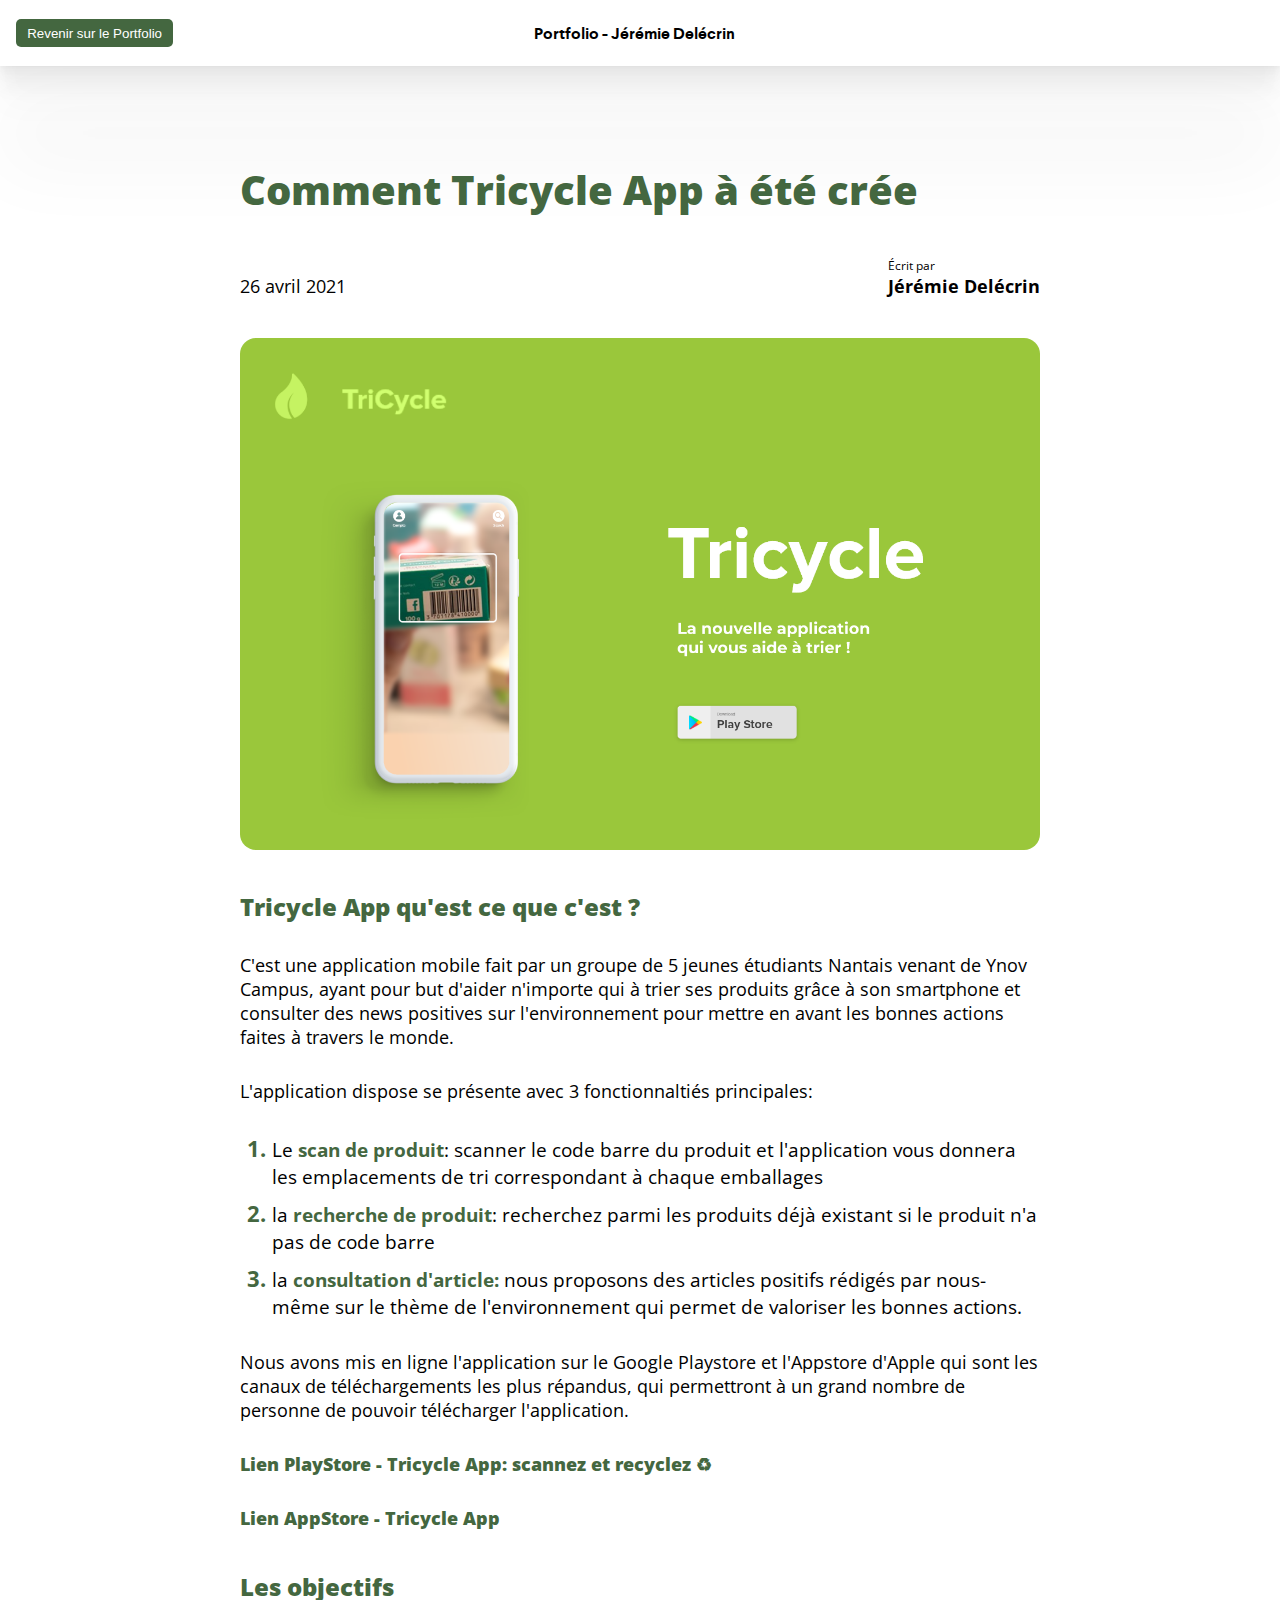
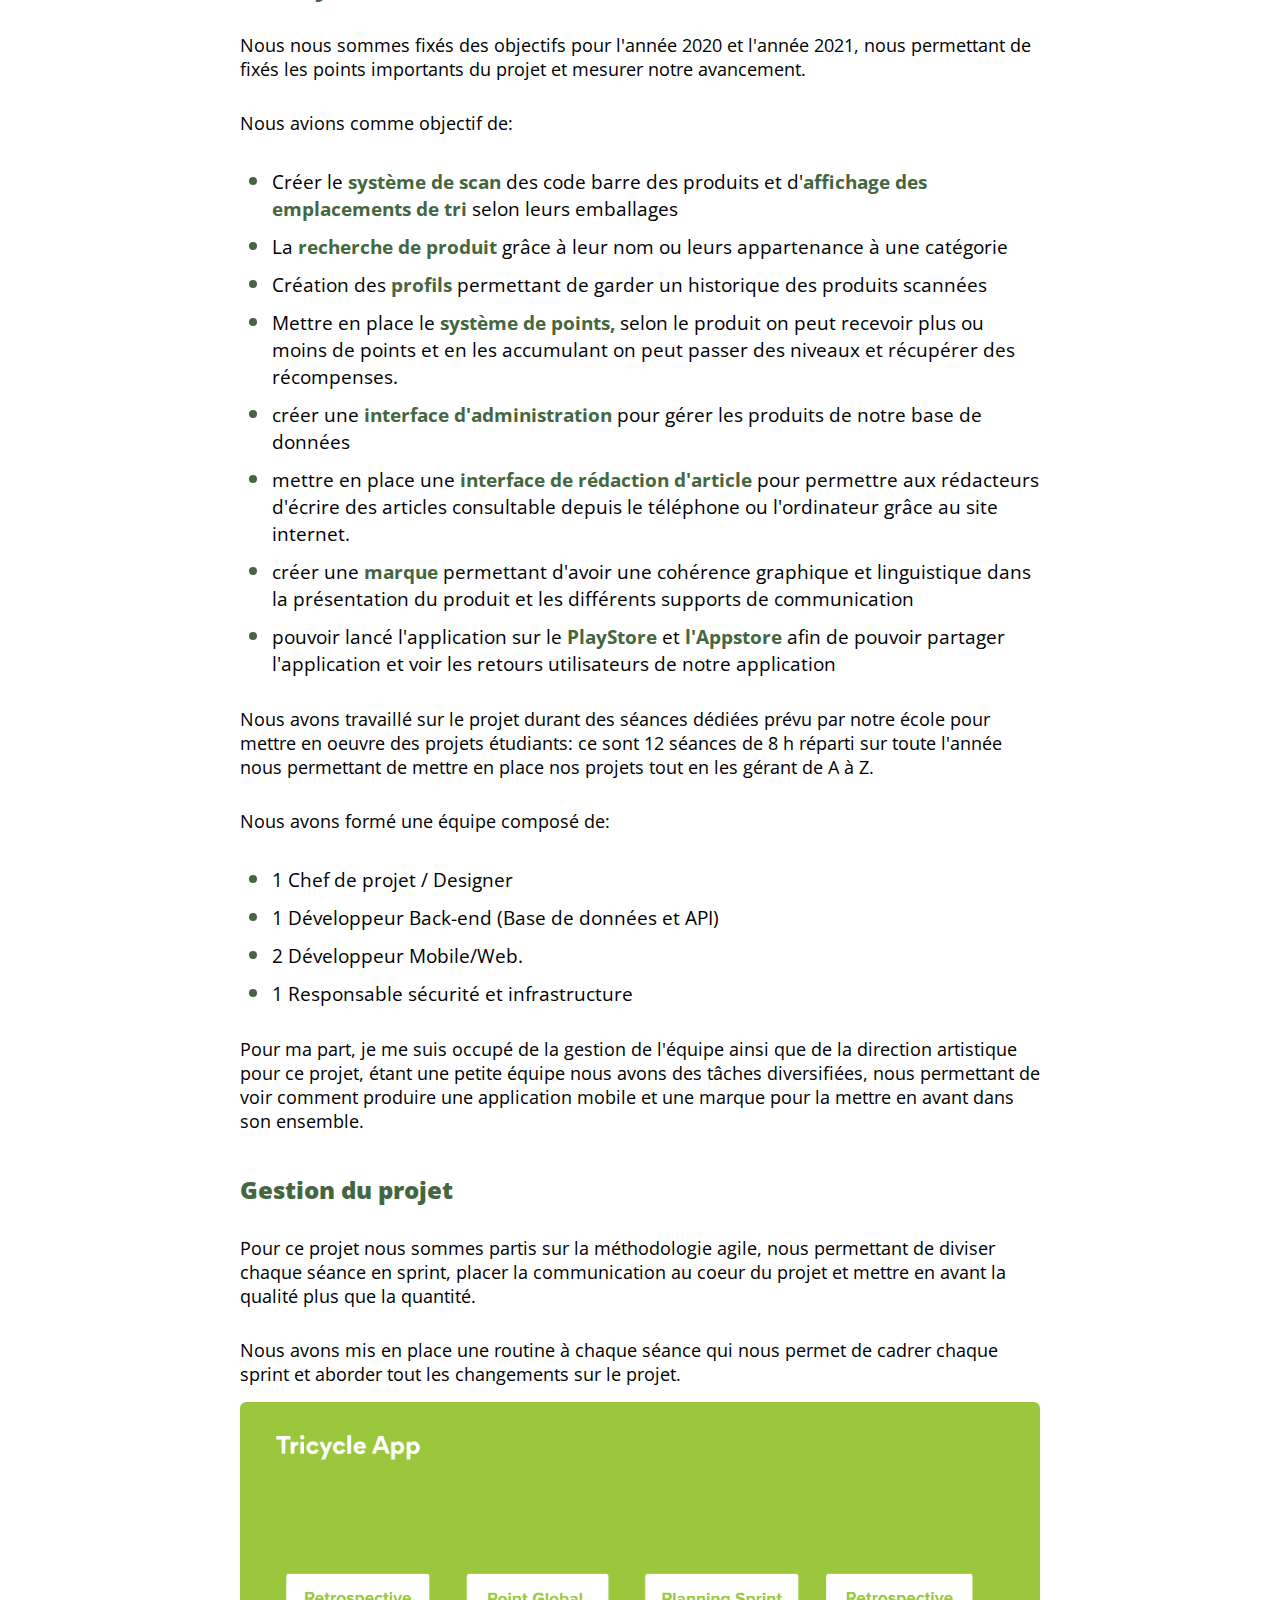
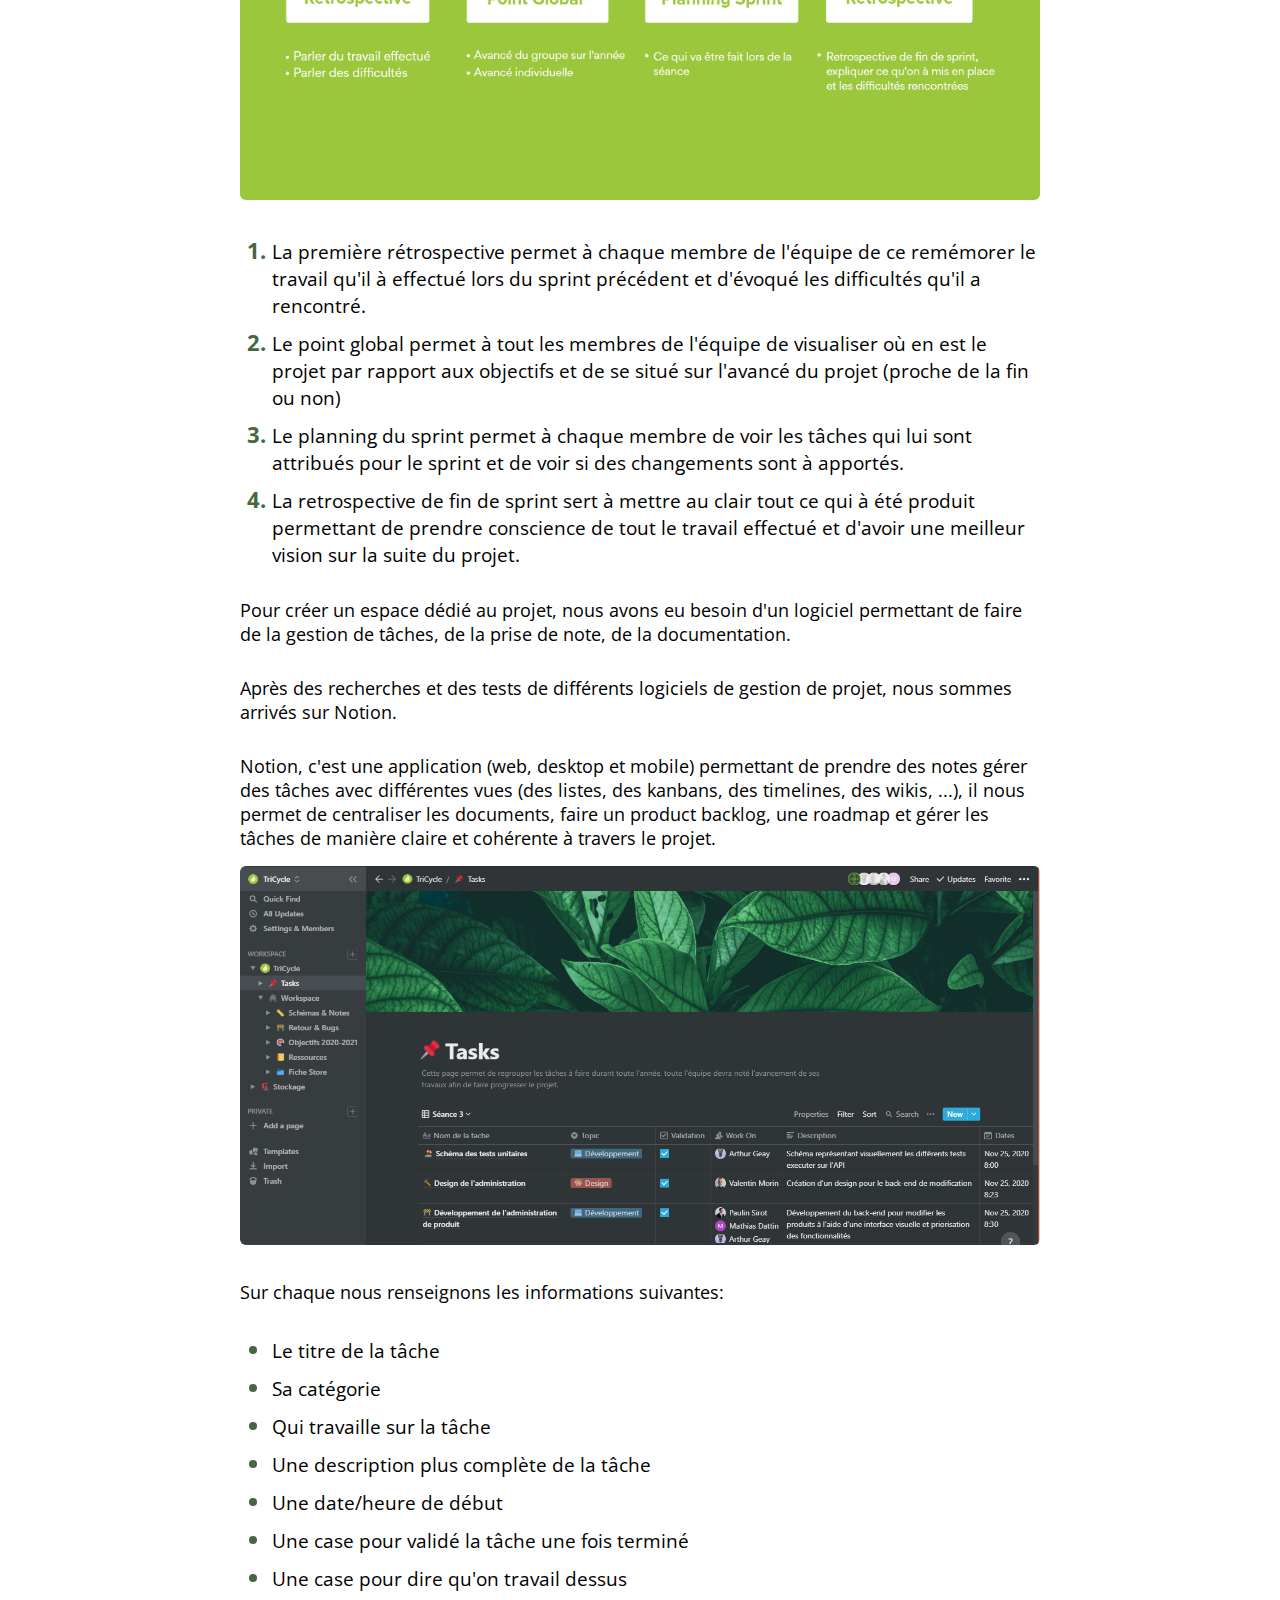
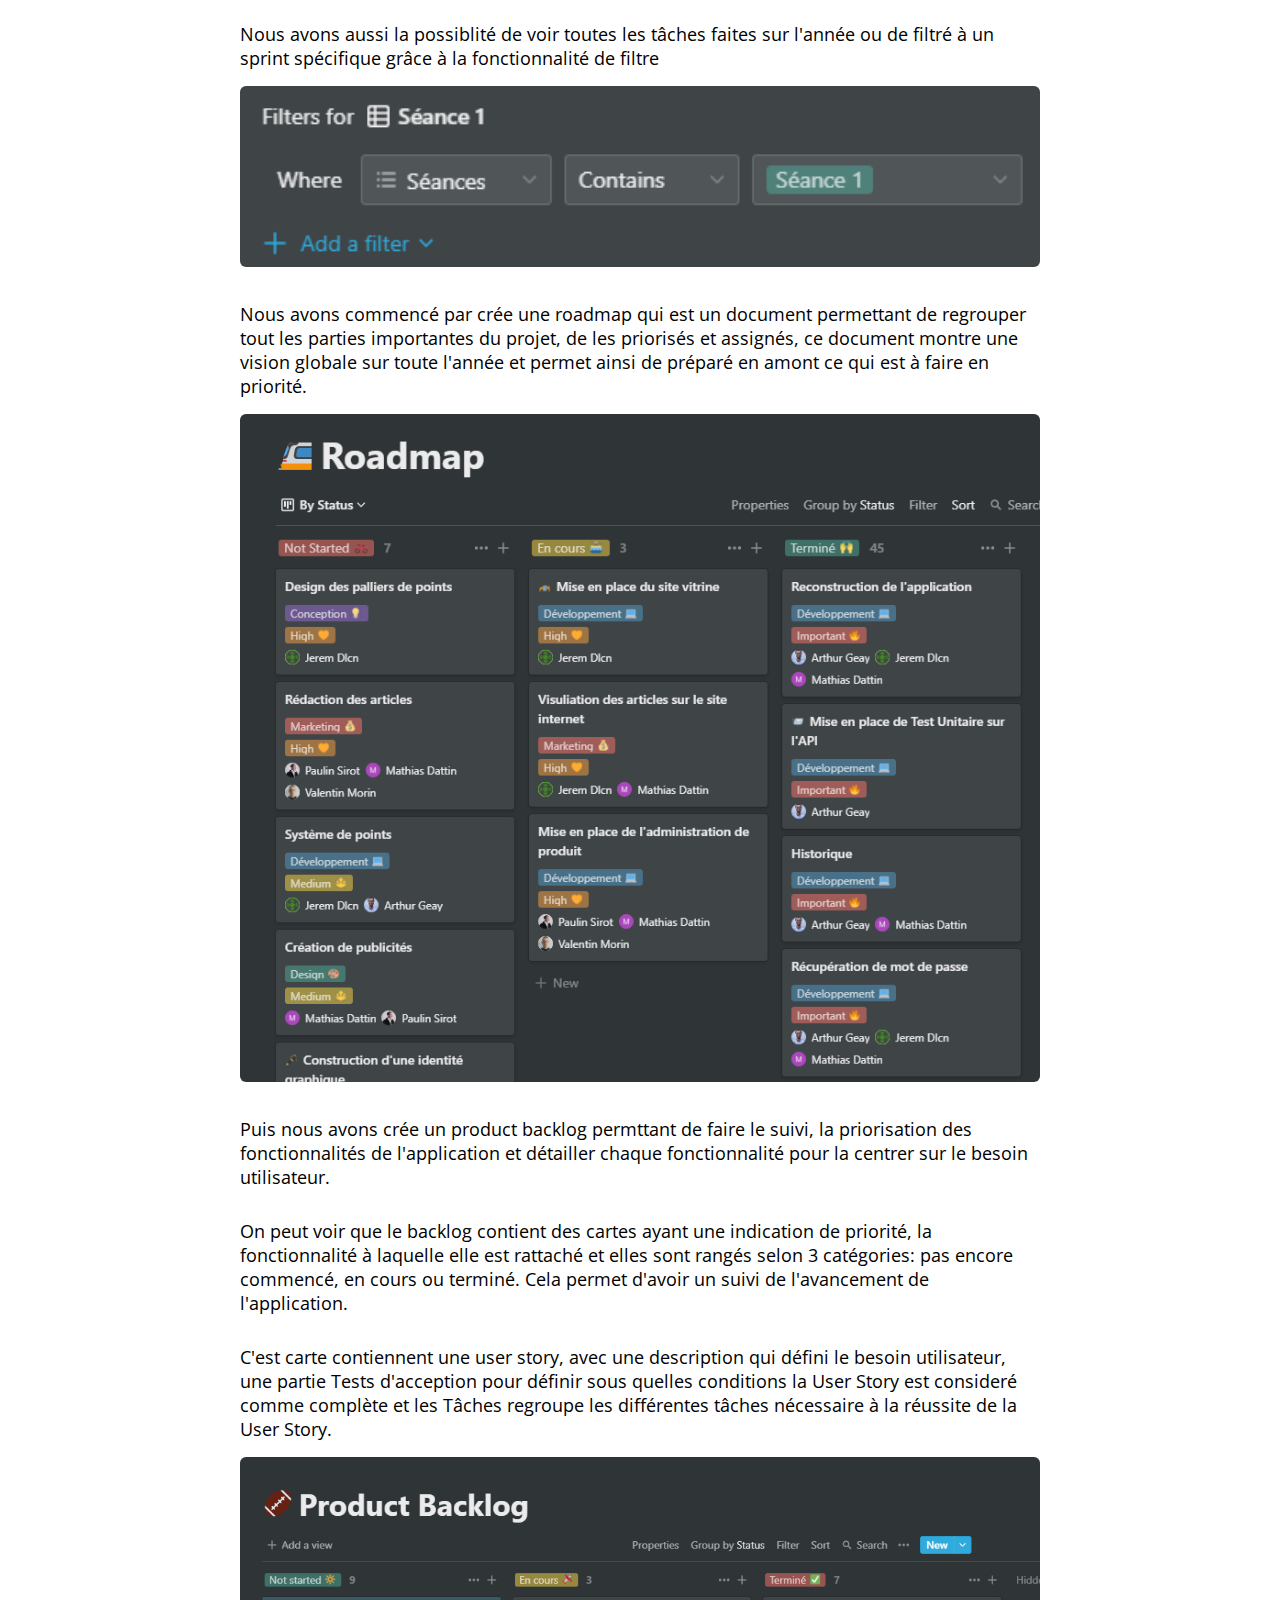
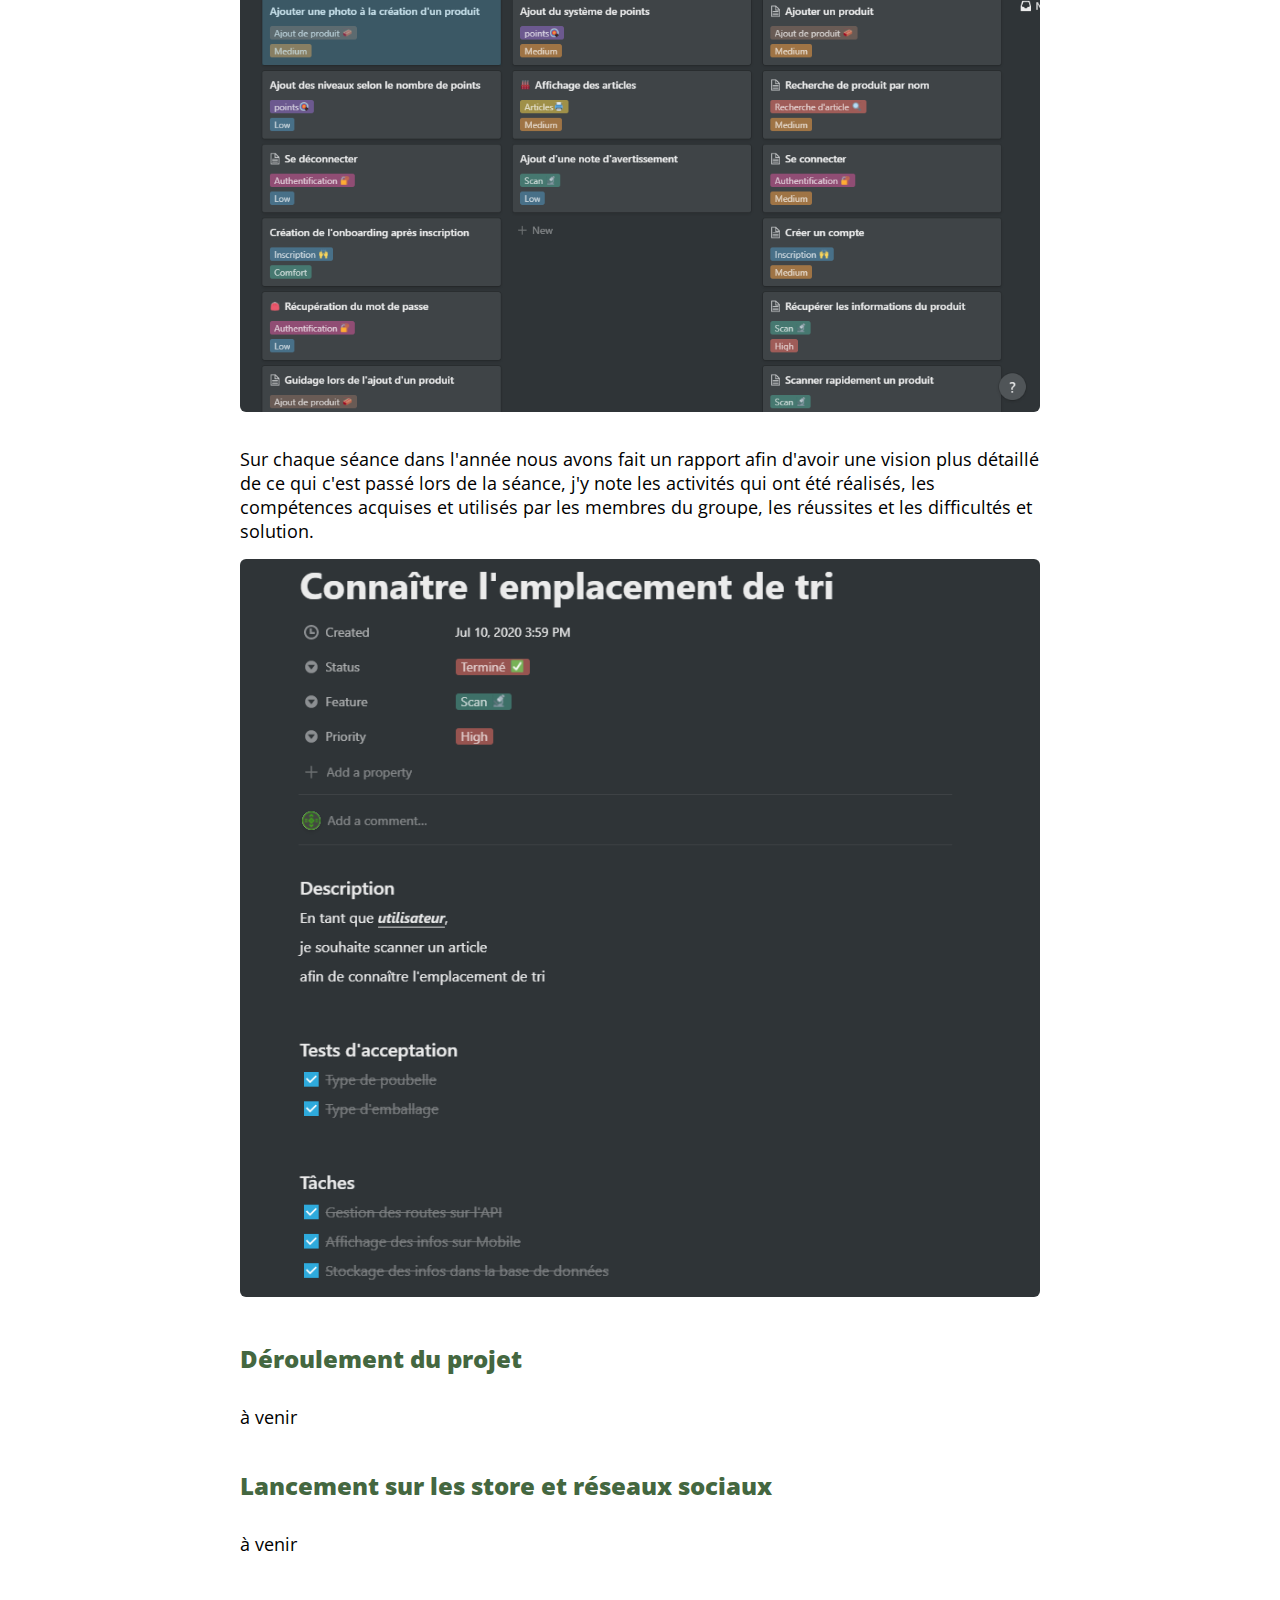
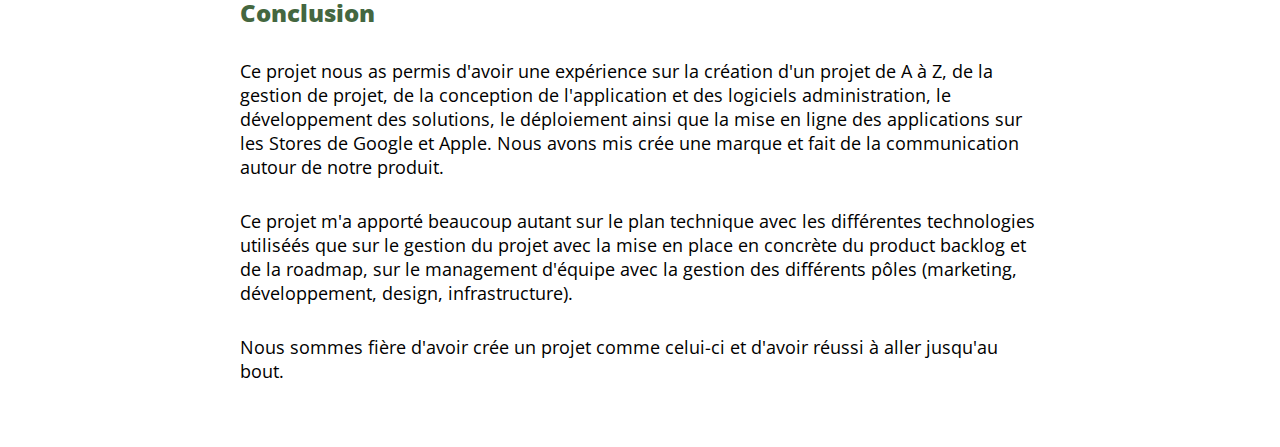
==== tricycle-app.html @ 1569b8d0 "☄ adding tricycle app article" ====
<!DOCTYPE html>
<html lang="fr">
	<head>
		<meta charset="utf-8" />
		<meta name="viewport" content="width=device-width, initial-scale=1" />
		<meta name="theme-color" content="#DCDCDC" />
		<!-- Primary Meta Tags -->
		<title>Portfolio - Jérémie Delécrin</title>
		<meta name="title" content="Tricycle App - Jérémie Delécrin" />
		<meta name="description" content="Portfolio: Jérémie Delécrin, développeur et designer. Consultez mes réalisations et mes compétences." />

		<!-- Open Graph / Facebook -->
		<meta property="og:type" content="website" />
		<meta property="og:url" content="https://jeremie-delecrin.netlify.app/" />
		<meta property="og:title" content="Portfolio - Jérémie Delécrin" />
		<meta property="og:description" content="Portfolio: Jérémie Delécrin, Front-End développeur. Consultez mes réalisations et mes compétences." />
		<meta property="og:image" content="img/logo-landscape.png" />

		<!-- Twitter -->
		<meta property="twitter:card" content="summary_large_image" />
		<meta property="twitter:url" content="https://jeremie-delecrin.netlify.app/" />
		<meta property="twitter:title" content="Portfolio - Jérémie Delécrin" />
		<meta property="twitter:description" content="Portfolio: Jérémie Delécrin, développeur et designer. Consultez mes réalisations et mes compétences." />
		<meta property="twitter:image" content="img/logo-landscape.png" />

		<link rel="icon" type="image/png" href="img/favicon.png" />
		<link rel="canonical" href="https://jeremie-delecrin.netlify.app/"">
		<link rel="stylesheet" type="text/css" href="style.css" />
		<link rel="stylesheet" type="text/css" href="article.css" />
		<script async defer data-website-id="81c58298-1a43-4c6e-a70a-7f260c16ebb2" src="https://analytics.app-tricycle.com/umami.js"></script>
        <link rel="preconnect" href="https://fonts.gstatic.com">
        <link href="https://fonts.googleapis.com/css2?family=Open+Sans:wght@400;600;700;800&display=swap" rel="stylesheet">
	</head>

	<body>
        <header class="article-header">
            <button class="back-home"><a href="/">Revenir sur le Portfolio</a></button>
            <p>Portfolio - Jérémie Delécrin</p>
        </header>
		<main class="article">
			<div class="article-container">
				<h1 class="article-title">Comment Tricycle App à été crée</h1>
				<div class="article-infos">
					<div class="article-date">26 avril 2021</div>
					<div class="article-author">
						<span class="article-author-label">Écrit par</span>
						<span class="article-author-name">Jérémie Delécrin</span>
					</div>
				</div>
				<div class="article-thumbnail">
					<img src="img/TriCycle/1.png" alt="" />
				</div>
				<div class="article-content">
                    <h2>Tricycle App qu'est ce que c'est ?</h2>
                    <p>C'est une application mobile fait par un groupe de 5 jeunes &eacute;tudiants Nantais venant de Ynov Campus, ayant pour but d'aider n'importe qui &agrave; trier ses produits gr&acirc;ce &agrave; son smartphone et consulter des news positives sur l'environnement pour mettre en avant les bonnes actions faites &agrave; travers le monde.</p>
                    <p>L'application dispose se pr&eacute;sente avec 3 fonctionnalti&eacute;s principales:</p>
                    <ol>
                    <li>Le <strong>scan de produit</strong>: scanner le code barre du produit et l'application vous donnera les emplacements de tri correspondant &agrave; chaque emballages</li>
                    <li>la <strong>recherche de produit</strong>: recherchez parmi les produits d&eacute;j&agrave; existant si le produit n'a pas de code barre</li>
                    <li>la <strong>consultation d'article:</strong> nous proposons des articles positifs r&eacute;dig&eacute;s par nous-m&ecirc;me sur le th&egrave;me de l'environnement qui permet de valoriser les bonnes actions.</li>
                    </ol>
                    <p>Nous avons mis en ligne l'application sur le Google Playstore et l'Appstore d'Apple qui sont les canaux de t&eacute;l&eacute;chargements les plus r&eacute;pandus, qui permettront &agrave; un grand nombre de personne de pouvoir t&eacute;l&eacute;charger l'application.</p>
                    <p><a href="https://play.google.com/store/apps/details?id=com.tricycle.app">Lien PlayStore - Tricycle App: scannez et recyclez ♻</a></p>
                    <p><a href="https://apps.apple.com/us/app/tricycleapp/id1562482886#?platform=iphone">Lien AppStore - Tricycle App</a></p>
                    <h2>Les objectifs</h2>
                    <p>Nous nous sommes fix&eacute;s des objectifs pour l'ann&eacute;e 2020 et l'ann&eacute;e 2021, nous permettant de fix&eacute;s les points importants du projet et mesurer notre avancement.</p>
                    <p>Nous avions comme objectif de:</p>
                    <ul>
                    <li>Cr&eacute;er le <strong>syst&egrave;me de scan</strong> des code barre des produits et d'<strong>affichage des emplacements de tri</strong> selon leurs emballages</li>
                    <li>La <strong>recherche de produit</strong> gr&acirc;ce &agrave; leur nom ou leurs appartenance &agrave; une cat&eacute;gorie</li>
                    <li>Cr&eacute;ation des <strong>profils</strong> permettant de garder un historique des produits scann&eacute;es</li>
                    <li>Mettre en place le <strong>syst&egrave;me de points,</strong> selon le produit on peut recevoir plus ou moins de points et en les accumulant on peut passer des niveaux et r&eacute;cup&eacute;rer des r&eacute;compenses.</li>
                    <li>cr&eacute;er une <strong>interface d'administration</strong> pour g&eacute;rer les produits de notre base de donn&eacute;es</li>
                    <li>mettre en place une <strong>interface de r&eacute;daction d'article</strong> pour permettre aux r&eacute;dacteurs d'&eacute;crire des articles consultable depuis le t&eacute;l&eacute;phone ou l'ordinateur gr&acirc;ce au site internet.</li>
                    <li>cr&eacute;er une <strong>marque</strong> permettant d'avoir une coh&eacute;rence graphique et linguistique dans la pr&eacute;sentation du produit et les diff&eacute;rents supports de communication</li>
                    <li>pouvoir lanc&eacute; l'application sur le <strong>PlayStore</strong> et <strong>l'Appstore</strong> afin de pouvoir partager l'application et voir les retours utilisateurs de notre application</li>
                    </ul>
                    <p>Nous avons travaill&eacute; sur le projet durant des s&eacute;ances d&eacute;di&eacute;es pr&eacute;vu par notre &eacute;cole pour mettre en oeuvre des projets &eacute;tudiants: ce sont 12 s&eacute;ances de 8 h r&eacute;parti sur toute l'ann&eacute;e nous permettant de mettre en place nos projets tout en les g&eacute;rant de A &agrave; Z.</p>
                    <p>Nous avons form&eacute; une &eacute;quipe compos&eacute; de:</p>
                    <ul>
                    <li>1 Chef de projet / Designer</li>
                    <li>1 D&eacute;veloppeur Back-end (Base de donn&eacute;es et API)</li>
                    <li>2 D&eacute;veloppeur Mobile/Web.</li>
                    <li>1 Responsable s&eacute;curit&eacute; et infrastructure</li>
                    </ul>
                    <p>Pour ma part, je me suis occup&eacute; de la gestion de l'&eacute;quipe ainsi que de la direction artistique pour ce projet, &eacute;tant une petite &eacute;quipe nous avons des t&acirc;ches diversifi&eacute;es, nous permettant de voir comment produire une application mobile et une marque pour la mettre en avant dans son ensemble.</p>
                    <h2>Gestion du projet</h2>
                    <p>Pour ce projet nous sommes partis sur la m&eacute;thodologie agile, nous permettant de diviser chaque s&eacute;ance en sprint, placer la communication au coeur du projet et mettre en avant la qualit&eacute; plus que la quantit&eacute;.</p>
                    <p>Nous avons mis en place une routine &agrave; chaque s&eacute;ance qui nous permet de cadrer chaque sprint et aborder tout les changements sur le projet.</p>
                    <img src="/img/article/Sprint_Planning.png" alt="">
                    <ol>
                    <li>La premi&egrave;re r&eacute;trospective permet &agrave; chaque membre de l'&eacute;quipe de ce rem&eacute;morer le travail qu'il &agrave; effectu&eacute; lors du sprint pr&eacute;c&eacute;dent et d'&eacute;voqu&eacute; les difficult&eacute;s qu'il a rencontr&eacute;.</li>
                    <li>Le point global permet &agrave; tout les membres de l'&eacute;quipe de visualiser o&ugrave; en est le projet par rapport aux objectifs et de se situ&eacute; sur l'avanc&eacute; du projet (proche de la fin ou non)</li>
                    <li>Le planning du sprint permet &agrave; chaque membre de voir les t&acirc;ches qui lui sont attribu&eacute;s pour le sprint et de voir si des changements sont &agrave; apport&eacute;s.</li>
                    <li>La retrospective de fin de sprint sert &agrave; mettre au clair tout ce qui &agrave; &eacute;t&eacute; produit permettant de prendre conscience de tout le travail effectu&eacute; et d'avoir une meilleur vision sur la suite du projet.</li>
                    </ol>
                    <p>Pour cr&eacute;er un espace d&eacute;di&eacute; au projet, nous avons eu besoin d'un logiciel permettant de faire de la gestion de t&acirc;ches, de la prise de note, de la documentation.</p>
                    <p>Apr&egrave;s des recherches et des tests de diff&eacute;rents logiciels de gestion de projet, nous sommes arriv&eacute;s sur Notion.</p>
                    <p>Notion, c'est une application (web, desktop et mobile) permettant de prendre des notes g&eacute;rer des t&acirc;ches avec diff&eacute;rentes vues (des listes, des kanbans, des timelines, des wikis, ...), il nous permet de centraliser les documents, faire un product backlog, une roadmap et g&eacute;rer les t&acirc;ches de mani&egrave;re claire et coh&eacute;rente &agrave; travers le projet.</p>
                    <img src="/img/article/Untitled.png" alt="">
                    <p>Sur chaque nous renseignons les informations suivantes:</p>
                    <ul>
                    <li>Le titre de la t&acirc;che</li>
                    <li>Sa cat&eacute;gorie</li>
                    <li>Qui travaille sur la t&acirc;che</li>
                    <li>Une description plus compl&egrave;te de la t&acirc;che</li>
                    <li>Une date/heure de d&eacute;but</li>
                    <li>Une case pour valid&eacute; la t&acirc;che une fois termin&eacute;</li>
                    <li>Une case pour dire qu'on travail dessus</li>
                    </ul>
                    <p>Nous avons aussi la possiblit&eacute; de voir toutes les t&acirc;ches faites sur l'ann&eacute;e ou de filtr&eacute; &agrave; un sprint sp&eacute;cifique gr&acirc;ce &agrave; la fonctionnalit&eacute; de filtre</p>
                    <img src="/img/article/Untitled (1).png" alt="">
                    <p>Nous avons commenc&eacute; par cr&eacute;e une roadmap qui est un document permettant de regrouper tout les parties importantes du projet, de les prioris&eacute;s et assign&eacute;s, ce document montre une vision globale sur toute l'ann&eacute;e et permet ainsi de pr&eacute;par&eacute; en amont ce qui est &agrave; faire en priorit&eacute;.</p>
                    <img src="/img/article/Untitled (2).png" alt="">
                    <p>Puis nous avons cr&eacute;e un product backlog permttant de faire le suivi, la priorisation des fonctionnalit&eacute;s de l'application et d&eacute;tailler chaque fonctionnalit&eacute; pour la centrer sur le besoin utilisateur.</p>
                    <p>On peut voir que le backlog contient des cartes ayant une indication de priorit&eacute;, la fonctionnalit&eacute; &agrave; laquelle elle est rattach&eacute; et elles sont rang&eacute;s selon 3 cat&eacute;gories: pas encore commenc&eacute;, en cours ou termin&eacute;. Cela permet d'avoir un suivi de l'avancement de l'application.</p>
                    <p>C'est carte contiennent une user story, avec une description qui d&eacute;fini le besoin utilisateur, une partie Tests d'acception pour d&eacute;finir sous quelles conditions la User Story est consider&eacute; comme compl&egrave;te et les T&acirc;ches regroupe les diff&eacute;rentes t&acirc;ches n&eacute;cessaire &agrave; la r&eacute;ussite de la User Story.</p>
                    <img src="/img/article/Untitled (3).png" alt="">
                    <p>Sur chaque s&eacute;ance dans l'ann&eacute;e nous avons fait un rapport afin d'avoir une vision plus d&eacute;taill&eacute; de ce qui c'est pass&eacute; lors de la s&eacute;ance, j'y note les activit&eacute;s qui ont &eacute;t&eacute; r&eacute;alis&eacute;s, les comp&eacute;tences acquises et utilis&eacute;s par les membres du groupe, les r&eacute;ussites et les difficult&eacute;s et solution.</p>
                    <img src="/img/article/Untitled (4).png" alt="">
                    <h2>D&eacute;roulement du projet</h2>
                    <p>&agrave; venir</p>
                    <h2>Lancement sur les store et r&eacute;seaux sociaux</h2>
                    <p>&agrave; venir</p>
                    <h2>Conclusion</h2>
                    <p>Ce projet nous as permis d'avoir une exp&eacute;rience sur la cr&eacute;ation d'un projet de A &agrave; Z, de la gestion de projet, de la conception de l'application et des logiciels administration, le d&eacute;veloppement des solutions, le d&eacute;ploiement ainsi que la mise en ligne des applications sur les Stores de Google et Apple. Nous avons mis cr&eacute;e une marque et fait de la communication autour de notre produit.</p>
                    <p>Ce projet m'a apport&eacute; beaucoup autant sur le plan technique avec les diff&eacute;rentes technologies utilis&eacute;&eacute;s que sur le gestion du projet avec la mise en place en concr&egrave;te du product backlog et de la roadmap, sur le management d'&eacute;quipe avec la gestion des diff&eacute;rents p&ocirc;les (marketing, d&eacute;veloppement, design, infrastructure).</p>
                    <p>Nous sommes fi&egrave;re d'avoir cr&eacute;e un projet comme celui-ci et d'avoir r&eacute;ussi &agrave; aller jusqu'au bout.</p>

                </div>
			</div>
		</main>
	</body>
</html>
---- style.css ----
:root{
	--white: #FFFFFF;
	--light-gray: #dcdcdc;
	--font-smooth: #707070;
	--button-color: #BBBBBB;
	--title-font: #2B2B2B;
	--body-font: #2B2B2B;
	--footer-gray: #F7F7F7;
	--primary-green: #2A652E;
	--olive-green: #446740;
	--correct: #1FE41B;

	--main-clr: #446740;

	/*Tehno colors*/
	--js: #F7DF1E;
	--js2: #e4cb02;
	--xd: #FF26BE;
	--py: #2D689B;
	--vue: #54CF97;
	--html: #FF6C39;
	--css: #71B2DE;
	--angular: #DD0031;
	--ionic: #4689FE;
	--flask: #CBCBCB;
	--postgre:#336791;
	--node:#83cd29;
	--nginx: #00A03D;

	/*Shadow*/
	--shadow: 2px 4px 15px 2px rgba(126, 126, 126, 0.2);
	--fit-shadow: 0px 2px 5px 1px rgba(126, 126, 126, 0.2);
}


@font-face {
    font-family: 'larsseit';
    src: url('font/larsseit-webfont.woff2') format('woff2'),
         url('font/larsseit-webfont.woff') format('woff');
    font-weight: normal;
    font-style: normal;

}

@font-face {
    font-family: 'larsseit';
    src: url('font/larsseit_bold_bold-webfont.woff2') format('woff2'),
         url('font/larsseit_bold_bold-webfont.woff') format('woff');
    font-weight: bold;
    font-style: normal;

}

* {
	margin: 0;
	padding:0;
	box-sizing: border-box;
	-moz-box-sizing: border-box; 
    -webkit-box-sizing: border-box;
}

html{
	scroll-behavior: smooth;
}

body{
	font-family: 'larsseit', sans-serif;
	background-color: var(--white);
	width: 100%;
}

a{
	color: var(--body-font);
	text-decoration: none;
}

.bold {
	font-weight: bold;
}

#cover {
	height: 100vh;
	margin-bottom: 15rem;
}

.back-home {
	border: none;
	padding: .4rem .7rem;
	background-color: var(--main-clr);
	color: white;
	border-radius: 5px;
	margin: .5rem 1rem;
	cursor: pointer;
}
.back-home a {
	color: white;
}

#portfolio {
	height: 85%;
	background: url('img/bg-img.png') no-repeat;
	background-size: cover;
	display: -webkit-box;
	display: -ms-flexbox;
	display: flex;
	-webkit-box-pack: end;
	    -ms-flex-pack: end;
	        justify-content: flex-end;
}

#portfolio h1 {
	color: var(--white);
	font-size: 3rem;
	position: absolute;
	top: 8vh;
	left: 5vw;
}

.social-head {
	display: flex;
	position: absolute;
	bottom: 15%;
	left: 0;
	list-style-type: none;
	padding-bottom: 1rem;
	margin-left: 2rem;
}
.social-head li {
	background: var(--white);
	border-radius: 50%;
	width: 3rem;
	height: 3rem;
	display: flex;
	justify-content: center;
	align-items: center;
	margin-right: 1rem;
	transition: transform .4s cubic-bezier(0.87, 0, 0.13, 1);
}
.social-head li:hover {
	transform: scale(1.08);
}

.social-head a {
	display: flex;
	justify-content: center;
	align-items: center;
	width: 100%;
	height: 100%;
}
.social-head img {
	width: 1.8rem;
	height: 1.8rem;
	object-fit: contain;
}

#sidePanel {
	width: 50%;
	display: -webkit-box;
	display: -ms-flexbox;
	display: flex;
	-webkit-box-orient: vertical;
	-webkit-box-direction: normal;
	    -ms-flex-direction: column;
	        flex-direction: column;
	-webkit-box-pack: center;
	    -ms-flex-pack: center;
	        justify-content: center;
}

#sidePanel div:first-of-type {
	height: 70%;
	display: -webkit-box;
	display: -ms-flexbox;
	display: flex;
	-webkit-box-orient: vertical;
	-webkit-box-direction: normal;
	    -ms-flex-direction: column;
	        flex-direction: column;
	-webkit-box-pack: end;
	    -ms-flex-pack: end;
	        justify-content: flex-end;
}

.name {
	font-size: 10vw;
	mix-blend-mode: screen;
	background-color: var(--white);
	display: -webkit-box;
	display: -ms-flexbox;
	display: flex;
	-webkit-box-align: end;
	    -ms-flex-align: end;
	        align-items: flex-end;
	text-indent: -20px;
}

.name:first-of-type {
	padding-top: 100%;
}

#sidePanel div:last-of-type {
	display: -webkit-box;
	display: -ms-flexbox;
	display: flex;
	-webkit-box-align: center;
	    -ms-flex-align: center;
	        align-items: center;
	background-color: var(--white);
	height: 30%;
}
#sidePanel img{
	width: 100px;
	margin-left:4vw;
	margin-right: 2rem;
}

#sidePanel p {
	margin-left: 20px;
}

#scroll {
	height: 15rem;
	background-color: var(--light-gray);
	display: -webkit-box;
	display: -ms-flexbox;
	display: flex;
	-webkit-box-pack: center;
	    -ms-flex-pack: center;
	        justify-content: center;
	-webkit-box-align: start;
	    -ms-flex-align: start;
	        align-items: flex-start;
	padding-top: 2rem;
}


#scroll img {
	width: 25px;
}




#skills h2, #project h2 {
	font-size: 3rem;
	color: var(--title-font);
	margin-bottom: 4rem;
}

#skills, #project {
	margin-bottom: 11rem;
	padding-left: 10vw;
	padding-right: 10vw;
	position: relative;
}

#skills section {
	display: -webkit-box;
	display: -ms-flexbox;
	display: flex;
	-ms-flex-wrap: wrap;
	    flex-wrap: wrap;
	-webkit-box-pack: center;
	    -ms-flex-pack: center;
	        justify-content: center;
}

.skillContainer {
	background-color: var(--light-gray);
	margin: 40px 40px;
	display: -webkit-box;
	display: -ms-flexbox;
	display: flex;
	-webkit-box-orient: vertical;
	-webkit-box-direction: normal;
	    -ms-flex-direction: column;
	        flex-direction: column;
	-webkit-box-align: center;
	    -ms-flex-align: center;
	        align-items: center;
	padding: 1rem 1.5rem;
	border-radius: 25px;
	position: relative;
	-webkit-box-shadow: var(--shadow);
	        box-shadow: var(--shadow);
}
.skillContainer > img {
	height: 9.1rem;
	width: 9.1rem;
	object-fit: contain;
}

.skillContainer > p {
	font-size: 1.4rem;
	font-weight: bold;
	color: var(--white);
	margin: 2rem 0 1rem 0;
}

.skillContainer:hover .back{
	opacity: 1;
	pointer-events: all;
	-webkit-transform: translateY(0px);
	    -ms-transform: translateY(0px);
	        transform: translateY(0px);
}

.back {
	position: absolute;
	height: 100%;
	width: 100%;
	top: 0;
	left: 0;
	background-color: var(--white);
	display: -webkit-box;
	display: -ms-flexbox;
	display: flex;
	-webkit-box-orient: vertical;
	-webkit-box-direction: normal;
	    -ms-flex-direction: column;
	        flex-direction: column;
	-ms-flex-pack: distribute;
	    justify-content: space-around;
	-webkit-box-align: center;
	    -ms-flex-align: center;
	        align-items: center;
	border-radius: 22px;
	padding: 1rem 0;
	opacity: 0;
	pointer-events: none;
	-webkit-transform: translateY(50px);
	    -ms-transform: translateY(50px);
	        transform: translateY(50px);
	-webkit-transition-duration: .5s;
	     -o-transition-duration: .5s;
	        transition-duration: .5s;
	-webkit-transition-timing-function: ease-in-out;
	     -o-transition-timing-function: ease-in-out;
	        transition-timing-function: ease-in-out;
} 

.percent {
	font-size: 4rem;
	font-weight: bold;
	margin: 1rem 0;
	position: relative;
	right: -10px;
}

.percent::after {
	content: '%';
	color: var(--font-smooth);
	font-size: 1.5rem;
	font-weight: 900;
	position: relative;
	right: -7px;
}

.back h3 {
	font-size: 1rem;
}

.back p {
	font-size: .8rem;
	width: 80%;
	text-align: center;
}

#project {
	display: -webkit-box;
	display: -ms-flexbox;
	display: flex;
	-webkit-box-orient: vertical;
	-webkit-box-direction: normal;
	    -ms-flex-direction: column;
	        flex-direction: column;
}

#project .row {
	display: -webkit-box;
	display: -ms-flexbox;
	display: flex;
	-ms-flex-pack: distribute;
	    justify-content: space-around;
	-ms-flex-wrap: wrap;
	    flex-wrap: wrap;
}

.row > div:last-of-type {
	margin-top: 6rem;
}

.projectContainer {
	position: relative;
}

.projectContainer .visual{
	width: auto;
}
.projectContainer > div, .info > div {
	display: -webkit-box;
	display: -ms-flexbox;
	display: flex;
	-webkit-box-orient: horizontal;
	-webkit-box-direction: normal;
	    -ms-flex-direction: row;
	        flex-direction: row;
	-webkit-box-pack: justify;
	    -ms-flex-pack: justify;
	        justify-content: space-between;
}

.projectContainer .visual > img{
	border-radius: 7px;
	-webkit-box-shadow: var(--shadow);
	        box-shadow: var(--shadow);
	margin-bottom: 20px;
	width: 450px;
	cursor: pointer;
}


.projectContainer .visual:hover > img {
	-webkit-filter: brightness(85%);
	        filter: brightness(85%);
}

.projectContainer .visual:hover::after {
	content: 'Voir la description';
	max-width: 250px;
	color: var(--white);
	font-size: 1.5rem;
	text-align: center;
	font-weight: bold;
	position: absolute;
	top: 110px;
	left: 28%;
}


h3{
	font-size: 2rem;
}


b{
	opacity: .4;
	font-size: .9rem;
}

.projectContainer a{
	display: -webkit-box;
	display: -ms-flexbox;
	display: flex;
	-webkit-box-align: center;
	    -ms-flex-align: center;
			align-items: center;
}

.projectContainer a img{
	margin-left: 10px;
	width: 19px;
}

#contact {
	height: 50vh;
	display: -webkit-box;
	display: -ms-flexbox;
	display: flex;
	-webkit-box-orient: vertical;
	-webkit-box-direction: normal;
	    -ms-flex-direction: column;
	        flex-direction: column;
	-webkit-box-align: center;
	    -ms-flex-align: center;
	        align-items: center;
	-webkit-box-pack: center;
	    -ms-flex-pack: center;
	        justify-content: center;
	background-color: var(--light-gray);
}

#contact h2 {
	color: var(--font-smooth);
	font-size: 2.3rem;
}

#contact > div {
	height: 40px;
	display: -webkit-box;
	display: -ms-flexbox;
	display: flex;
	-webkit-box-align: center;
	    -ms-flex-align: center;
	        align-items: center;
	margin-top: 2rem;
	position: relative;
}

#contact a {
	display: block;
	height: 100%;
}
#contact input {
	border: none;
	height: 100%;
	min-width: 280px;
	border-radius: 5px 0 0 5px;
	padding-left: 10px;
	font-size: 1.1rem;
	outline: none;
	color: var(--font-smooth);
}

#contact button {
	border: none;
	height: 100%;
	width: 40px;	
	background-color: var(--button-color);
	border-radius: 0 5px 5px 0;
}

#contact img {
	margin-top: 2px;
	width: 16px;
}

.copy {
	position: absolute;
	top: 0;
	left: 0;
	padding: 0 1.5rem;
	background-color: var(--button-color);
	width: 10%;
	height: 100%;
	display: -webkit-box;
	display: -ms-flexbox;
	display: flex;
	-webkit-box-align: center;
	    -ms-flex-align: center;
	        align-items: center;
	-webkit-transition-duration: .7s;
	     -o-transition-duration: .7s;
	        transition-duration: .7s;
	border-radius: 5px 0 0 5px;
	color: var(--olive-green);
	font-weight: 900;
	font-size: 1.1rem;
}

.copy.final {
	width: calc(100% - 40px);
}

footer {
	display: -webkit-box;
	display: -ms-flexbox;
	display: flex;
	-webkit-box-pack: justify;
	    -ms-flex-pack: justify;
	        justify-content: space-between;
	background-color: var(--footer-gray);
	padding: 2rem 3rem;
}

footer div, footer a {
	display: -webkit-box;
	display: -ms-flexbox;
	display: flex;
	-webkit-box-align: center;
	    -ms-flex-align: center;
	        align-items: center;
}

#social {
	display: flex;
	list-style-type: none;
}

#social img {
	margin: 0 1rem;
	width: 25px;
}

footer > div:last-of-type p{
	margin-right: 10px;
	color: var(--title-font);
}

.shape1, .shape2, .shape3 {
	background-color: var(--light-gray);
	position: absolute;
	height: 350px;
	z-index: -2;
}

.shape1 {
	top: 250px;
	right: 0;
	width: 60vw;
}

.shape2 {
	top: 250px;
	left: 0;
	width: 20vw;
}

.shape3 {
	bottom: 250px;
	right: 0;
	width: 10vw;
}


/*Détails des projets*/
dialog {
	background-color: var(--white);
	color: var(--body-font);
	border: none;
	padding: 2rem;
	border-radius: 15px;
	-webkit-box-shadow: var(--shadow);
	        box-shadow: var(--shadow);
	z-index: 9;
	max-width: 90vw;
	position: fixed;
	top: 50%;
	left: 50%;
	-webkit-transform: translate(-50%, -50%);
	    -ms-transform: translate(-50%, -50%);
	        transform: translate(-50%, -50%);
}

dialog::-webkit-backdrop {
  background: rgba(255, 255, 255, .5);
}

dialog::backdrop {
  background: rgba(255, 255, 255, .5);
}


#details main {
	display: -webkit-box;
	display: -ms-flexbox;
	display: flex;
	-webkit-box-orient: vertical;
	-webkit-box-direction: normal;
	    -ms-flex-direction: column;
	        flex-direction: column;
	padding-top: 20px;
}

main > section {
	display: -webkit-box;
	display: -ms-flexbox;
	display: flex;
	-webkit-box-orient: horizontal;
	-webkit-box-direction: normal;
	    -ms-flex-direction: row;
	        flex-direction: row;
}
main > section:first-of-type {
	margin-bottom: 2rem;
}

.main-img {
	height: 100%;
}
.main-img img{
	width: 62vh;
	height: 100%;
	margin-right: 2rem;
	border-radius: 10px;
}

.info {
	display: -webkit-box;
	display: -ms-flexbox;
	display: flex;
	-webkit-box-orient: vertical;
	-webkit-box-direction: normal;
	    -ms-flex-direction: column;
	        flex-direction: column;
	-webkit-box-align: start;
	    -ms-flex-align: start;
	        align-items: flex-start;
	width: 100%;
}

.info > div {
	-webkit-box-align: center;
	    -ms-flex-align: center;
	        align-items: center;
	width: 100%;
	margin-bottom: 10px;
	-ms-flex-wrap: wrap;
	    flex-wrap: wrap;
}

.info > p {
	margin-top: 2vh;
	max-width: 500px;
	font-size: .9rem;
}
.info h2 {
	margin-top: 1rem;
	font-size: .9rem;
	font-weight: 900;
	margin-bottom: 1rem;
	opacity: .6;
}
.info h2 + div {
	-webkit-box-pack: start;
	    -ms-flex-pack: start;
	        justify-content: flex-start;
}

.info a {
	color: #FFFFFF;
	outline: none;
	background-color: #2A652E;
	padding: .3rem .5rem;
	border-radius: 5px;
}

.info a img {
	margin-left: 8px;
	width: 15px;
}

.used {
	display: -webkit-box;
	display: -ms-flexbox;
	display: flex;
	-webkit-box-orient: vertical;
	-webkit-box-direction: normal;
	    -ms-flex-direction: column;
	        flex-direction: column;
	-webkit-box-align: center;
	    -ms-flex-align: center;
	        align-items: center;
}

.used img  {
	width: 75px;
}

.used p {
	font-size: .8rem;
}

.more {
	-ms-flex-wrap: wrap;
	    flex-wrap: wrap;
}

.more img {
	width: 25vh;
	margin-right: 2rem;
	border-radius: 5px;
	cursor: pointer;
}


.more img:hover:not(.activate) {
	-webkit-transform: scale(1.05);
	    -ms-transform: scale(1.05);
	        transform: scale(1.05);
}

.more img.activate {
	position: fixed;
	top: 0;
	bottom: 0;
	left: 0;
	right: 0;
	width: 100%;
	height: 100%;
}

.more img, .main-img img {
	-webkit-box-shadow: var(--fit-shadow);
	        box-shadow: var(--fit-shadow);
}

.close {
	width: 15px;
	height: 15px;
	position: absolute;
	top: 20px;
	right: 30px;
	cursor: pointer;
}

/*Colors By technologies*/
.js {
	background-color: var(--js);
}
.color-js {
	color: var(--js2);
}

.py {
	background-color: var(--py);
}
.color-py {
	color: var(--py);
}

.xd {
	background-color: var(--xd);
}
.color-xd {
	color: var(--xd);
}

.vue {
	background-color: var(--vue);
}
.color-vue {
	color: var(--vue);
}


.html {
	background-color: var(--html);
}
.color-html {
	color: var(--html);
}


.css {
	background-color: var(--css);
}
.color-css {
	color: var(--css);
}


.ionic {
	background-color: var(--ionic);
}
.color-ionic {
	color: var(--ionic);
}


.angular {
	background-color: var(--angular);
}
.color-angular {
	color: var(--angular);
}
.nginx {
	background-color: var(--nginx);
}
.color-nginx {
	color: var(--nginx);
}

.flask {
	background-color: var(--flask);
}
.flask img {
	filter: drop-shadow(5px 3px 10px rgba(85, 85, 85, 0.431));
}
.color-flask {
	color: var(--flask);
}

.postgre {
	background-color: var(--postgre);
}
.color-postgre {
	color: var(--postgre);
}

.node {
	background-color: var(--node);
}
.node img{
	filter: brightness(600%);
}
.color-node {
	color: var(--node);
}


/*----------------------------------------------------------------------------------------------*/
/*-----------------------------------------Responsive-------------------------------------------*/

/*Laptop M*/
@media screen and (max-width: 1200px) {
	.row > div {
		margin-top: 6rem;
	}

	#project h2{
		margin-bottom: 0;
	}

}

/*---Laptop S---*/
@media screen and (max-width: 1000px) 
{
	#portfolio {
		height: 75%;
	}
	#portfolio h1{
		display: none;
	}

	#sidePanel {
		width: 100%;
		height: 75vh;
		-webkit-box-pack: start;
		    -ms-flex-pack: start;
		        justify-content: flex-start;
		-webkit-box-orient: vertical;
		-webkit-box-direction: reverse;
		    -ms-flex-direction: column-reverse;
		        flex-direction: column-reverse;

	}

	#sidePanel div:first-of-type{
		height: auto;
		margin-bottom: 1rem;
		-webkit-box-pack: end;
		    -ms-flex-pack: end;
		        justify-content: flex-end;
	}
	.name {
		font-size: 20vw;
		text-indent: 0;
		background-color: transparent;
		color: white;
	}

	.name:first-of-type {
		padding-top: 0;
	}

	#sidePanel div:last-of-type {
		-webkit-box-orient: vertical;
		-webkit-box-direction: normal;
		    -ms-flex-direction: column;
		        flex-direction: column;
		-webkit-box-align: start;
		    -ms-flex-align: start;
		        align-items: flex-start;
		height: auto;
		background-color: transparent;
		color: white;
	}
	#sidePanel img {
		display: none;
	}

	#sidePanel p {
		font-size: .8rem;
		margin: 0 0 1rem .5rem;
	}
	dialog{
		top: 0;
		left: 0;
		width: 100vw;
		min-height: 100vh;
		max-width: 100vw;
		transform: none;
		border-radius: 0px;
	}
	.more img.activate {
		width: 50%;
		height: 18%;
		top: initial;
		right: 25%;
		left: initial;
	}
	
	main > section:first-of-type {
		-webkit-box-orient: vertical;
		-webkit-box-direction: normal;
		    -ms-flex-direction: column;
		        flex-direction: column;
		margin-bottom: 0;
	}

	.main-img {
		display: -webkit-box;
		display: -ms-flexbox;
		display: flex;
		-webkit-box-pack: center;
		    -ms-flex-pack: center;
		        justify-content: center;
	}
	.main-img img {
		width: 100%;
		margin-bottom: 2rem;
		margin-right: 0;
	}
	.info > p {
		margin-top: 0;
	}
	.info h2 {
		margin-bottom: 2px;
	}
	.used img {
		width: 70px;
	}
	.used p {
		font-size: .66rem;
	}
	.more img {
		width: 100px;
		margin: 1rem .5rem 0 .5rem;
	}
}



/*-----Mobile Large-----*/
@media screen and (max-width: 600px) 
{
	.social-head {
		bottom: 5rem;
	}
	#scroll img{
		display: none;
	}
	.projectContainer .visual >img {
		width: 78vw;
		border-radius: 10px;
	}	
	.projectContainer h3 {
		font-size: 1.2rem;
	}
	#contact input {
		min-width: 50vw;
	}
	#skills h2, #project h2 {
		font-size: 2rem;
	}
	.info > p {
		font-size: .7rem;
		max-height: 150px;
		overflow-y: scroll;
	}
	.info h2 {
		font-size: .6rem;
	}
	.info h3 {
		font-size: 1.5rem;
	}
	.info b {
		font-size: .7rem;
	}
	.used {
		margin: 0 .3rem;
	}
	.used img {
		width: 40px;
	}
	.more img {
		width: 25%;
		height: 14%;
	}
	#contact h2 {
		font-size: 1.8rem;
	}
	#contact > div {
		height: 32px;
	}
	#contact input, #contact button, #contact .copy{
		font-size: .7rem;
	}
	#contact img {
		width: 12px;
	}
	footer {
		-webkit-box-orient: vertical;
		-webkit-box-direction: normal;
		    -ms-flex-direction: column;
		        flex-direction: column;
		-webkit-box-align: center;
		    -ms-flex-align: center;
		        align-items: center;
	}
	#social {
		margin-bottom: 2rem;
	}
}


/*----------------------------------------------------------------------------------------------*/
/*-----------------------------------------Animation-------------------------------------------*/



@-webkit-keyframes appear {
  from {
    opacity: 0;
    -webkit-transform: translateY(-3rem);
            transform: translateY(-3rem);
  }

  to {
    opacity: 1;
    -webkit-transform: translateY(0);
            transform: translateY(0);
  }
}



@keyframes appear {
  from {
    opacity: 0;
    -webkit-transform: translateY(-3rem);
            transform: translateY(-3rem);
  }

  to {
    opacity: 1;
    -webkit-transform: translateY(0);
            transform: translateY(0);
  }
}
---- article.css ----
.article-header {
    display: flex;
    align-items: center;
    padding: .7rem 0;
    box-shadow:
  0 2.8px 2.2px rgba(0, 0, 0, 0.02),
  0 6.7px 5.3px rgba(0, 0, 0, 0.018),
  0 12.5px 10px rgba(0, 0, 0, 0.015),
  0 22.3px 17.9px rgba(0, 0, 0, 0.042),
  0 41.8px 33.4px rgba(0, 0, 0, 0.02),
  0 100px 80px rgba(0, 0, 0, 0.04)
;
}
.article-header p {
    margin: 0 auto;
    transform: translateX(-50%);
    font-weight: bold;
}
.article {
    font-family: 'Open Sans', sans-serif;
    margin-top: 6rem;
    padding: 0 22px;
    padding-bottom: 4rem;
}
.article-container {
    margin: 0 auto;
    max-width: 800px;
}
.article-title {
    font-size: 3.18rem;
    margin-bottom: 2.5rem;
    word-break: break-word;
    font-weight: 900;
    color: var(--main-clr);
}
@media (min-width: 720px) {
    .article-title {
        font-size: 2.5rem;
   }
}
.article-infos {
    display: flex;
    justify-content: space-between;
    align-items: flex-end;
}
.article-date {
    font-size: 1.125rem;
    font-weight: normal;
}
.article-author {
    display: flex;
    flex-direction: column;
}
.article-author-label {
    font-size: 0.75rem;
}
.article-author-name {
    font-size: 1.125rem;
    font-weight: bold;
}
.article-thumbnail {
    width: 100%;
    height: 32rem;
    margin: 2.5rem 0;
}
@media (max-width: 720px) {
    .article-thumbnail {
        height: 16rem;
   }
}
.article-thumbnail img {
    width: 100%;
    height: 100%;
    object-fit: cover;
    object-position: center;
    border-radius: 1rem;
}
.article-accroche {
    margin-bottom: 6.25rem;
}
.article-accroche h2, .article-content h2 {
    margin-top: 2.5rem;
    display: block;
    color: var(--main-clr);
    font-weight: 800;
}
.article-accroche h2 span, .article-content h2 span {
    background: linear-gradient(0deg, var(--main-clr) 0%, var(--main-clr) 49%, rgba(110, 81, 190, 0) 50%);
}
.article-accroche p, .article-content p {
    margin-top: 1.875rem;
    font-size: 1.1rem;
}
.article-accroche span[style*="underline"], .article-content span[style*="underline"] {
    text-decoration: none !important;
    border-bottom: 4px dashed var(--main-clr);
}
.article-accroche em, .article-content em {
    color: var(--main-clr);
}
.article-accroche ol, .article-content ol, .article-accroche ul, .article-content ul {
    margin-top: 1.875rem;
}
.article-accroche ol > li::marker, .article-content ol > li::marker {
    font-size: 1.2rem;
}
.article-accroche blockquote, .article-content blockquote {
    background-color: var(--background-emphase);
    padding: 3rem;
    color: var(--main-clr);
    font-style: italic;
    font-weight: bold;
    margin-top: 1.875rem;
    border-radius: 0.7rem;
    position: relative;
}
.article-accroche blockquote::before, .article-content blockquote::before {
    content: '';
    background: url('../assets/icons/quote.svg') no-repeat;
    background-size: contain;
    width: 3rem;
    height: 3rem;
    display: block;
    position: absolute;
    top: 1rem;
    left: 1.5rem;
}
.article-accroche blockquote p, .article-content blockquote p {
    margin: 0;
}
.article-content a {
    color: var(--main-clr);
    font-weight: 800;
}
.article-content strong {
    color: var(--main-clr);
}
.article-content img {
    width: 100%;
    margin-top: 1rem;
    border-radius: 6px;
}
.article-sources {
    margin: 2.5rem 0;
}
.article-sources-label {
    font-weight: bold;
    font-size: 1.4rem;
    margin-bottom: 1rem;
}
.article-all {
    margin: 1rem 0;
}
.article-all .btn {
    width: 100%;
}
.article .article-sources-item, .article .article-content li {
    margin: 0.5rem 0;
    margin-left: 2rem;
    font-size: 1.2rem;
}
.article .article-sources-item::marker, .article .article-content li::marker {
    color: var(--main-clr);
    font-weight: bold;
    font-size: 1.4rem;
}
.article-container {
    position: relative;
}
@media (min-width: 720px) {
    .article-social {
        position: sticky;
        top: 8rem;
   }
}
.article-social-container {
    display: flex;
    align-items: center;
    justify-content: space-between;
}
@media (min-width: 720px) {
    .article-social-container {
        position: absolute;
        top: 2rem;
        right: -8rem;
        flex-direction: column;
   }
}
.article-social-list {
    list-style-type: none;
}
@media (max-width: 720px) {
    .article-social-list {
        display: flex;
   }
}
.article-social-item {
    background-color: var(--main-clr);
    border-radius: 0.8rem;
    width: 3rem;
    height: 3rem;
    margin-bottom: 0.5rem;
    margin-right: 0.5rem;
}
.article-social-item a::before {
    content: none;
}
.article-social-item img {
    width: 100%;
    height: 100%;
    padding: 0.7rem;
}
.article-social-label {
    width: 100px;
    font-size: 0.8rem;
    margin-bottom: 1rem;
}
@media (max-width: 720px) {
    .article-title {
        line-height: 3.4rem;
   }
    .article-tags-item {
        font-size: 0.8rem;
        margin-right: 0.5rem;
        margin-bottom: 0.5rem;
   }
    .article-thumbnail {
        margin: 1.5rem 0;
   }
    .article-date {
        font-size: 0.9rem;
   }
    .article-author-name {
        font-size: 0.9rem;
   }
    .article-accroche {
        margin-bottom: 1rem;
   }
    .article-accroche p, .article-content p {
        font-size: 1rem;
   }
    .article-accroche ol > li::marker, .article-content ol > li::marker {
        font-size: 1rem;
   }
    .article .article-sources-item, .article .article-content li {
        font-size: 1rem;
   }
    .article .article-sources-item::marker, .article .article-content li::marker {
        font-size: 1rem;
   }
}
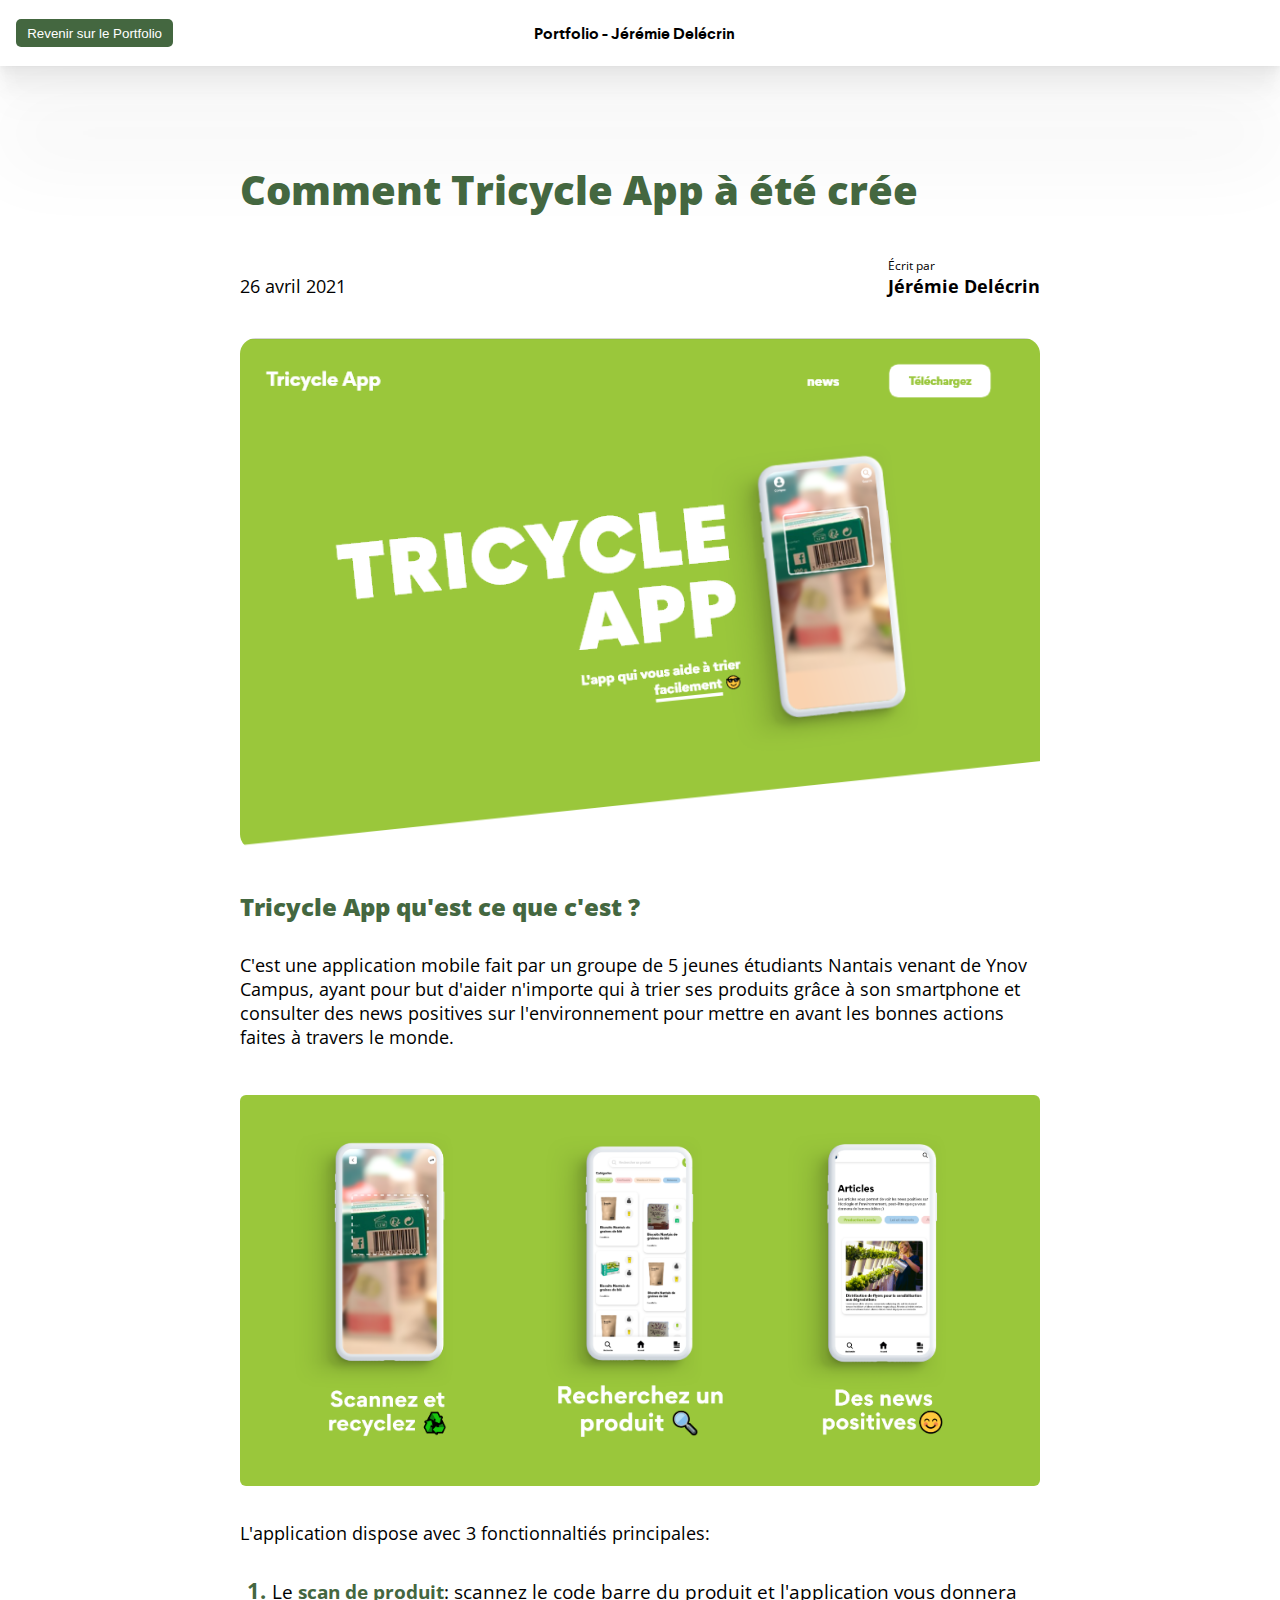
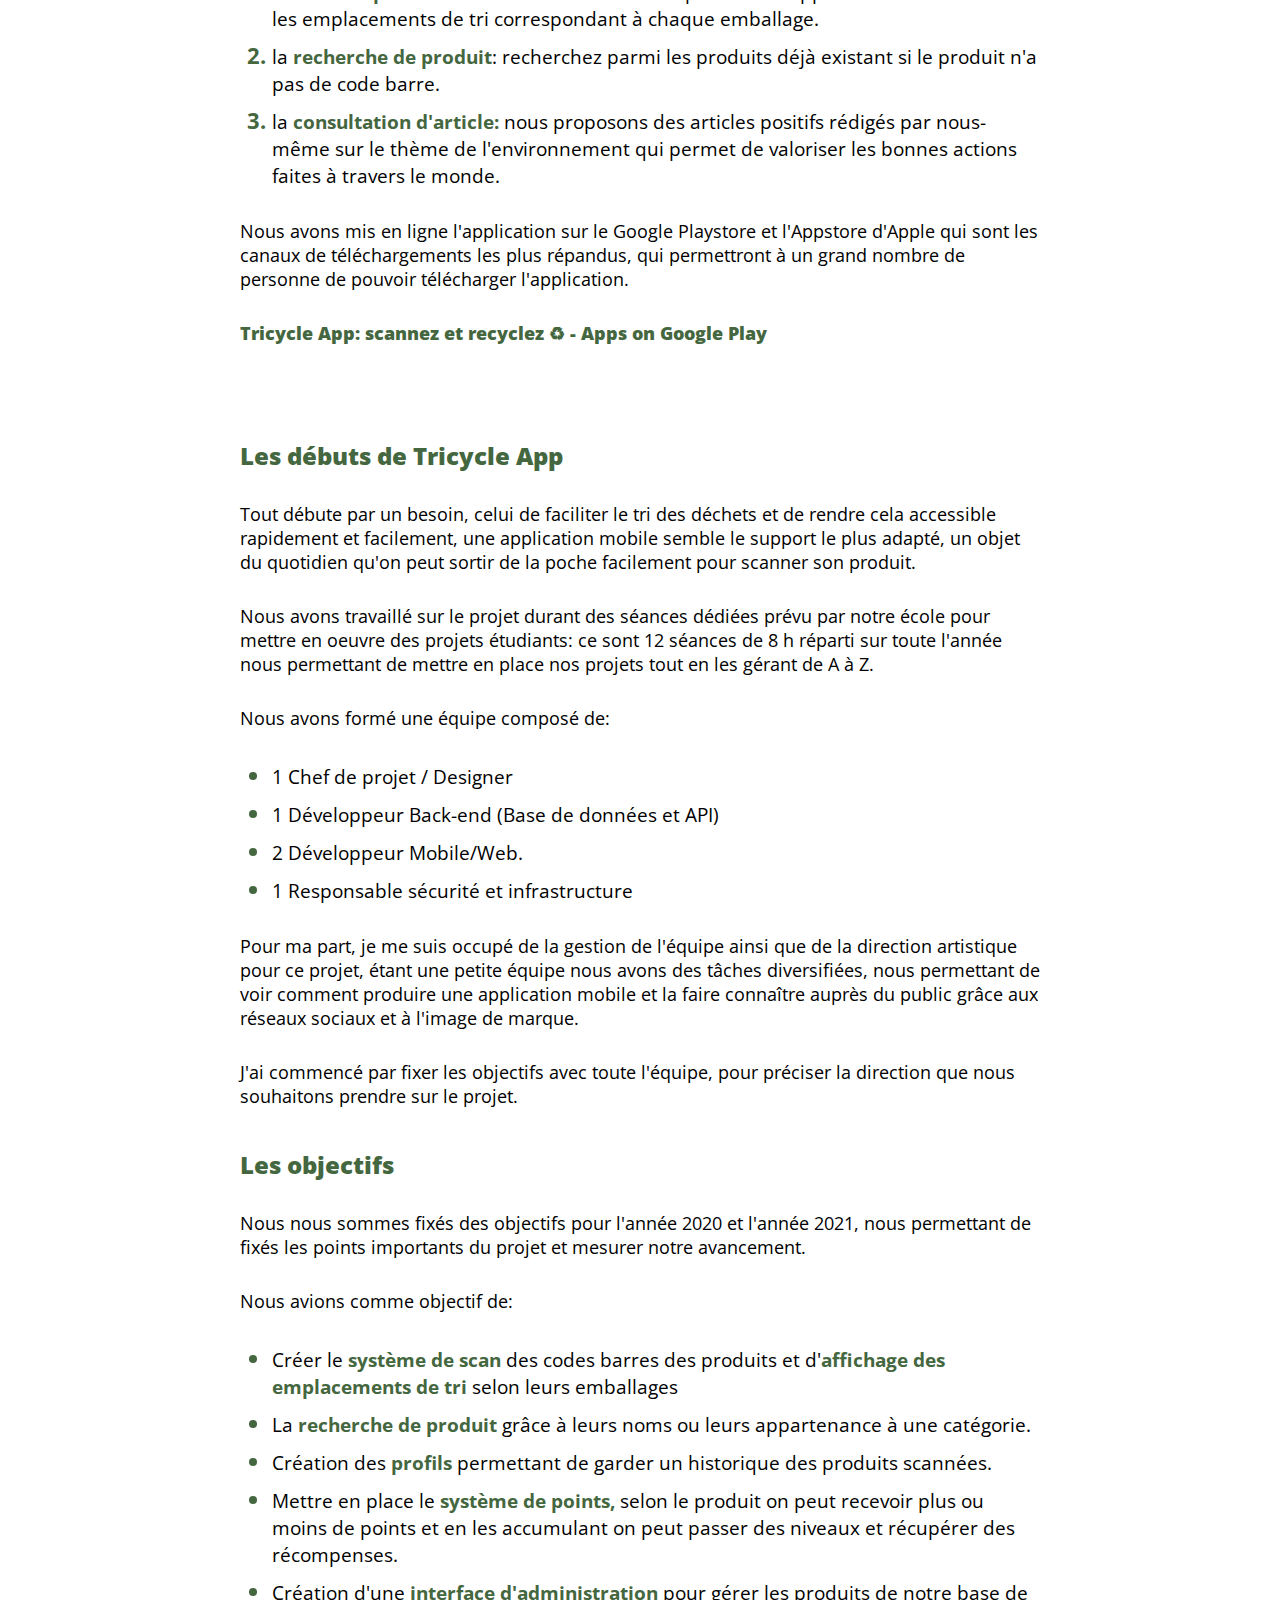
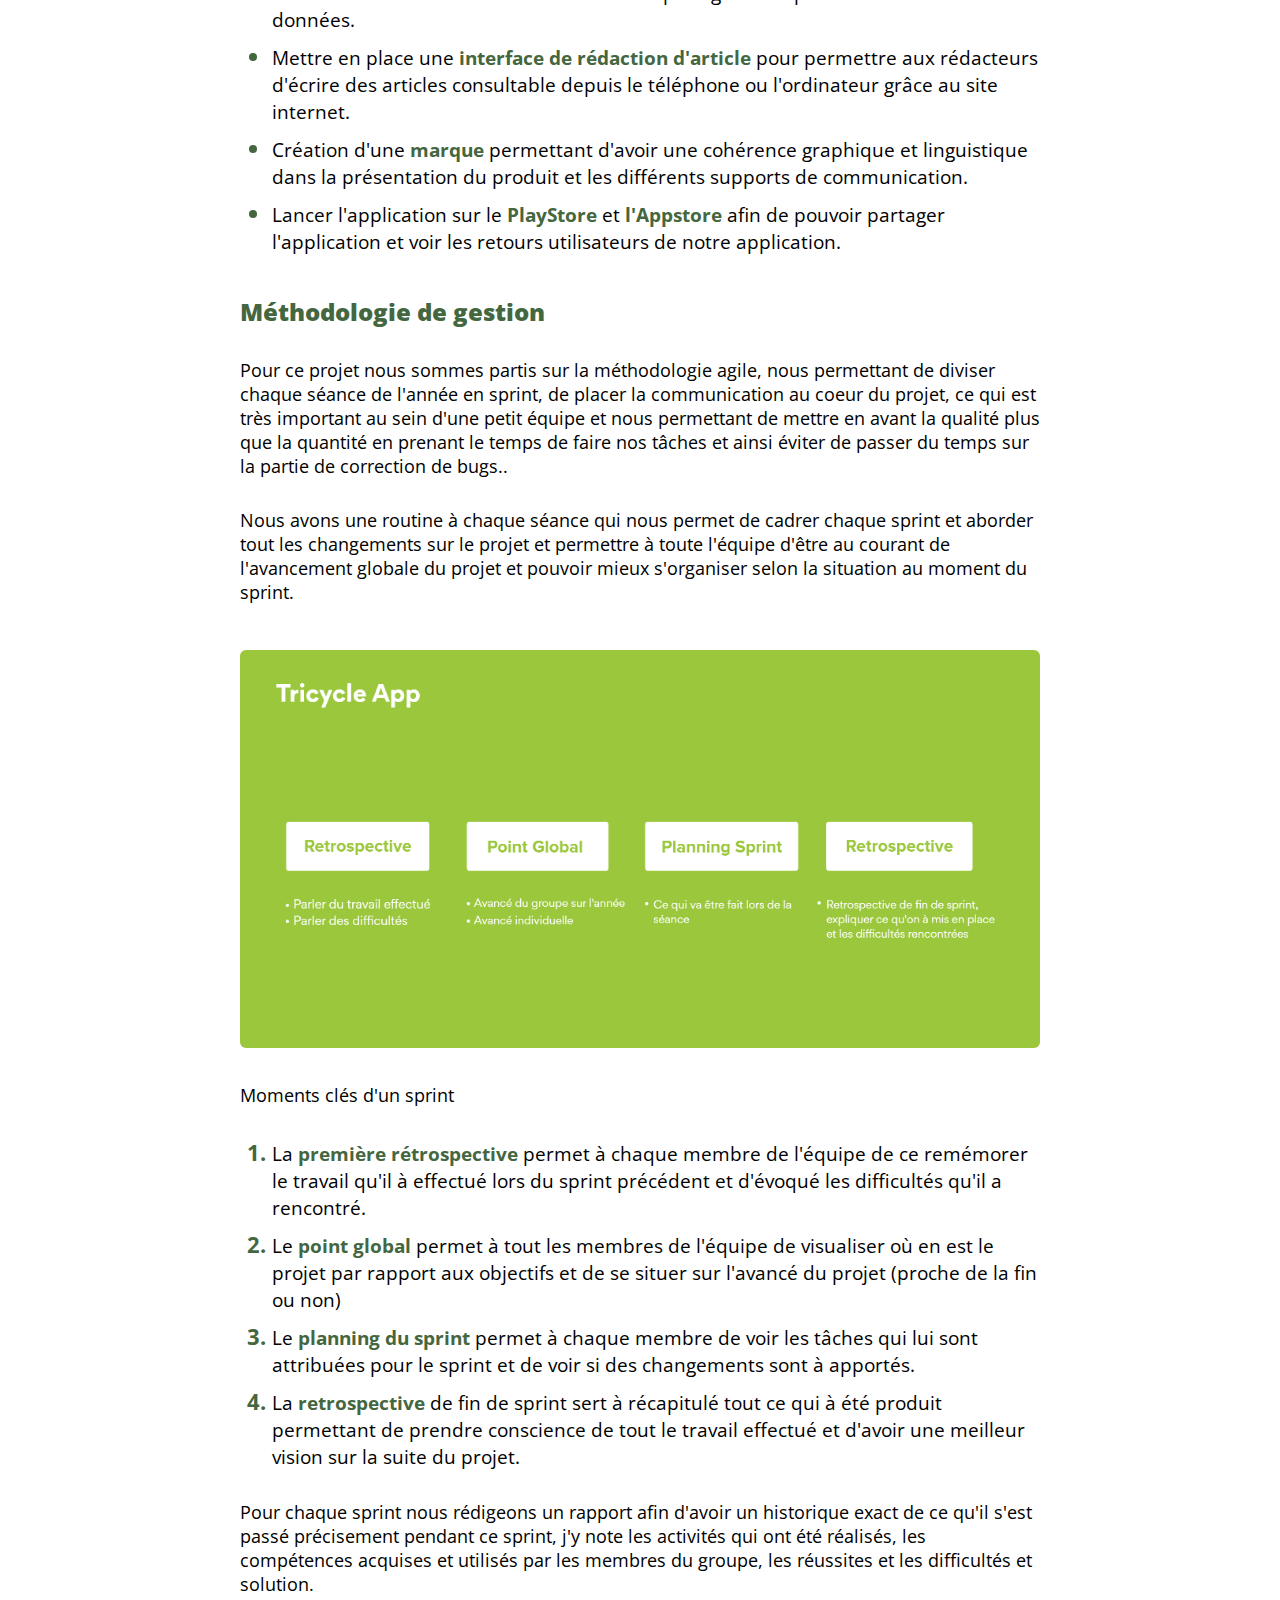
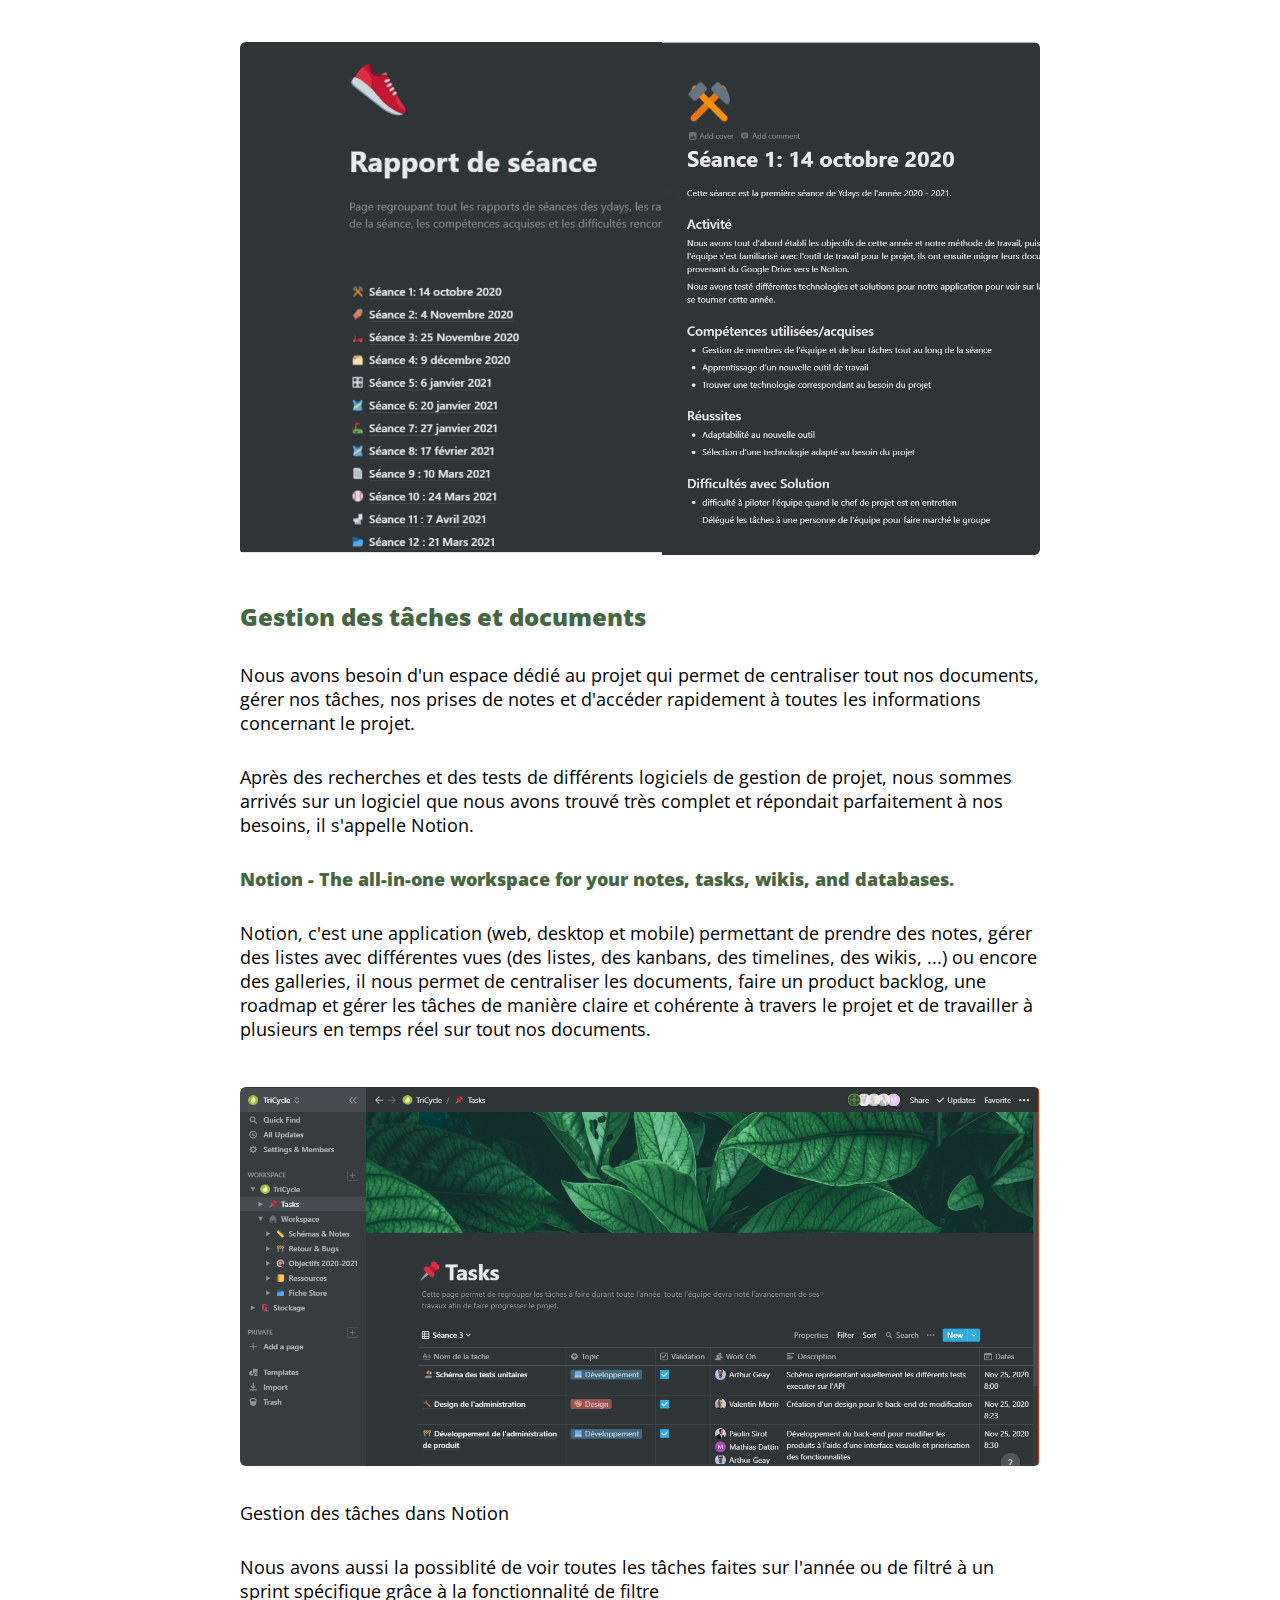
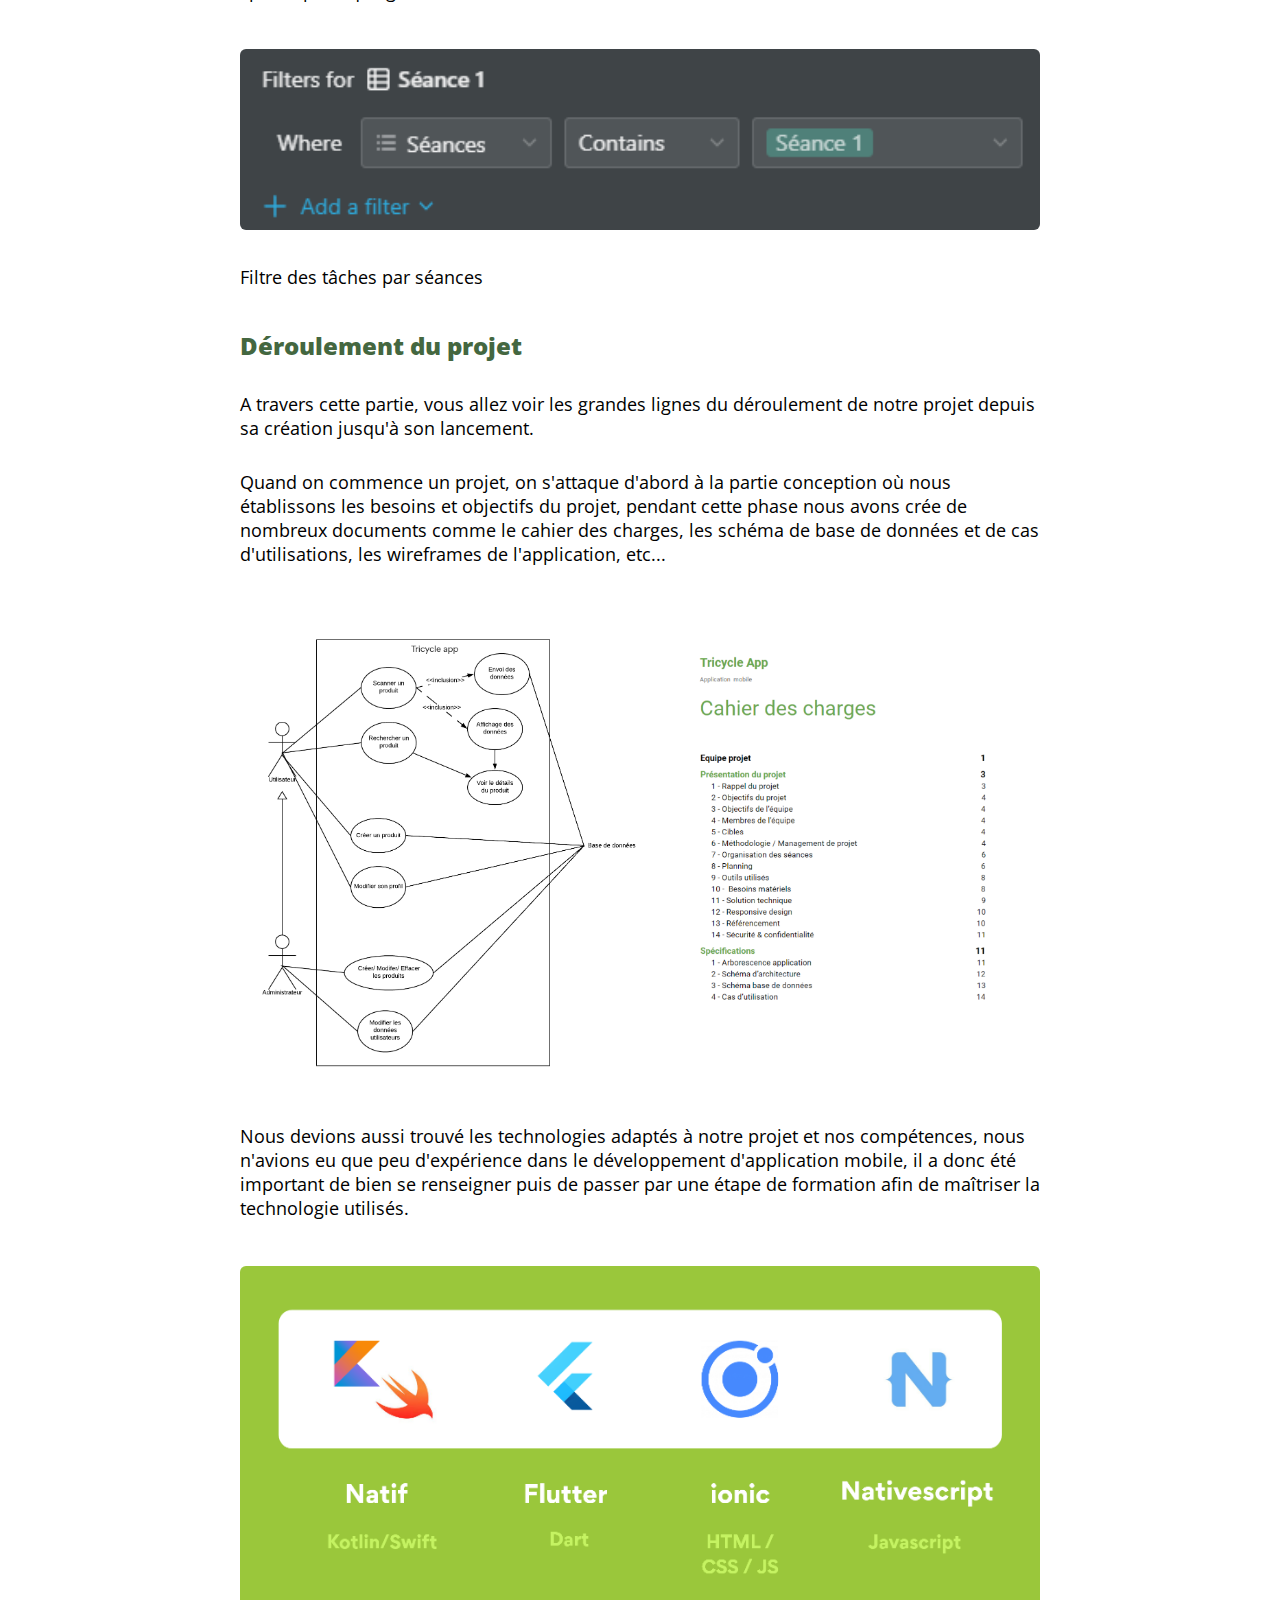
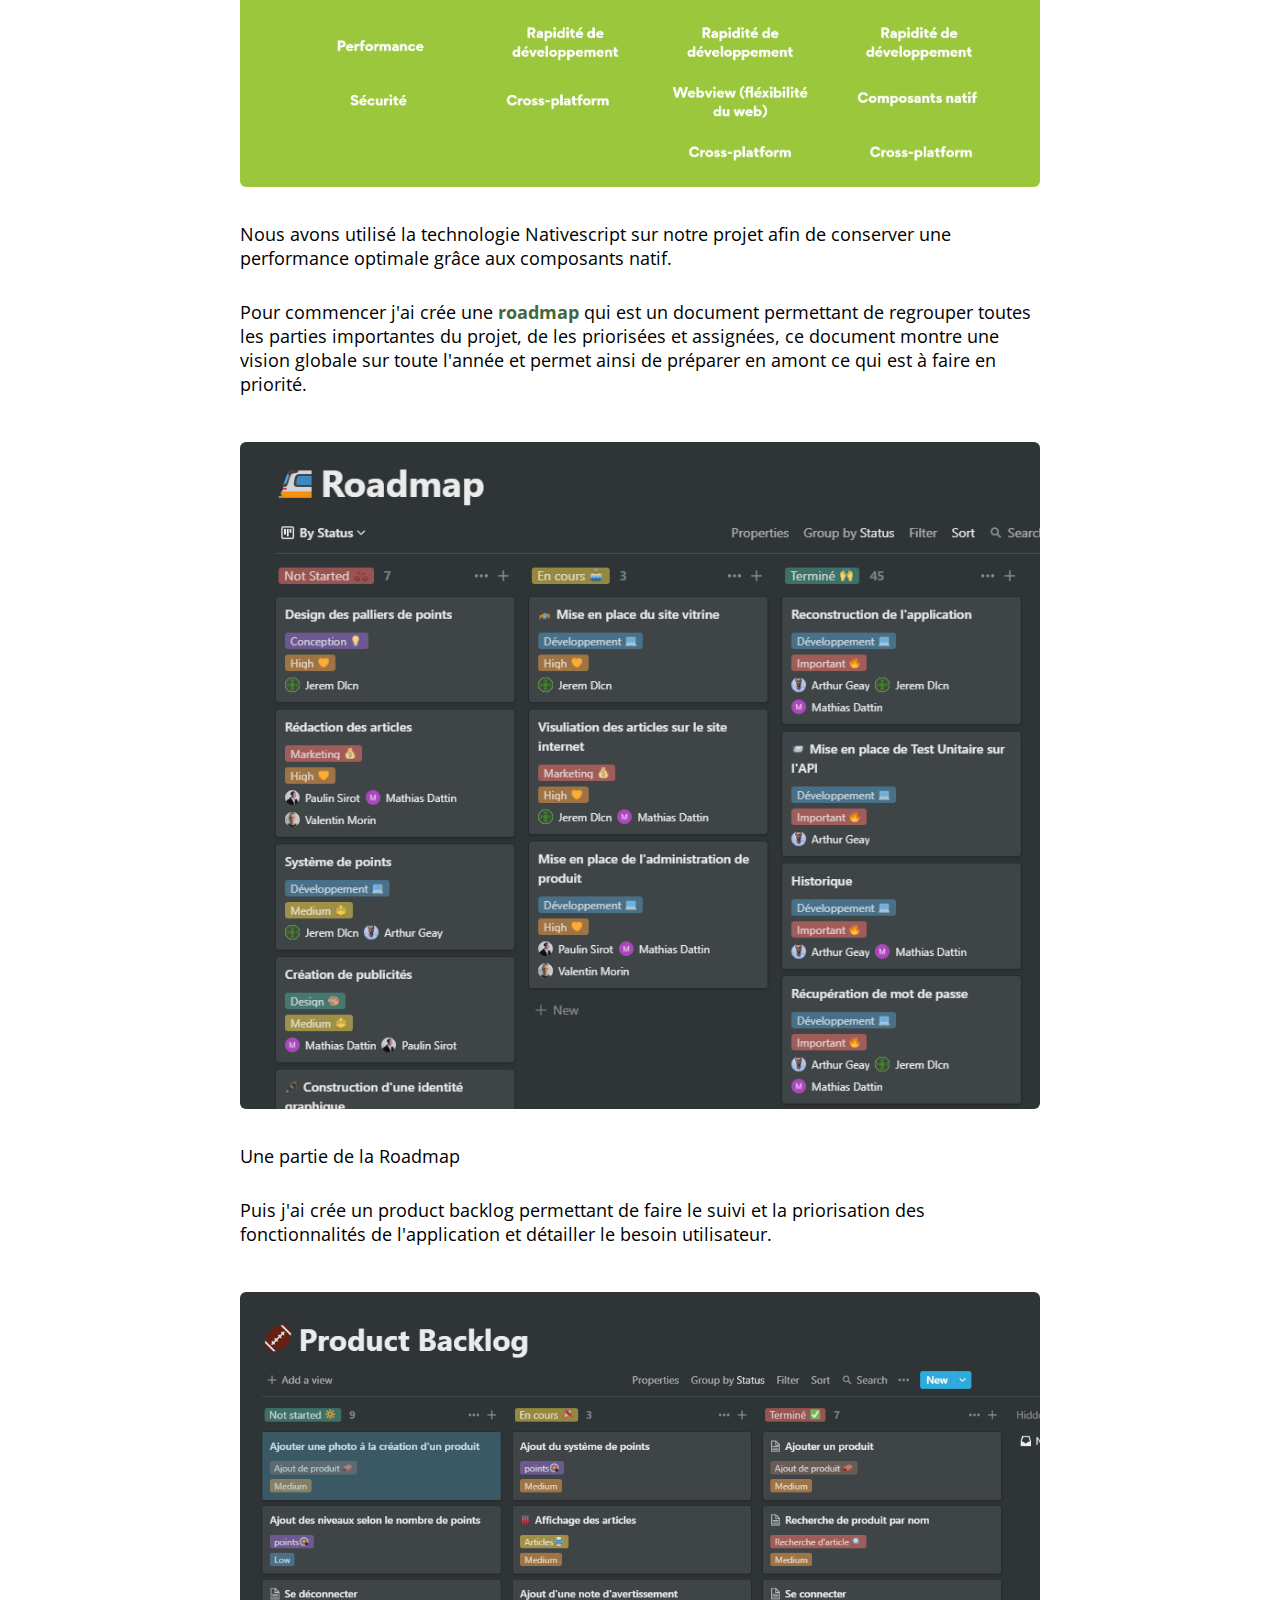
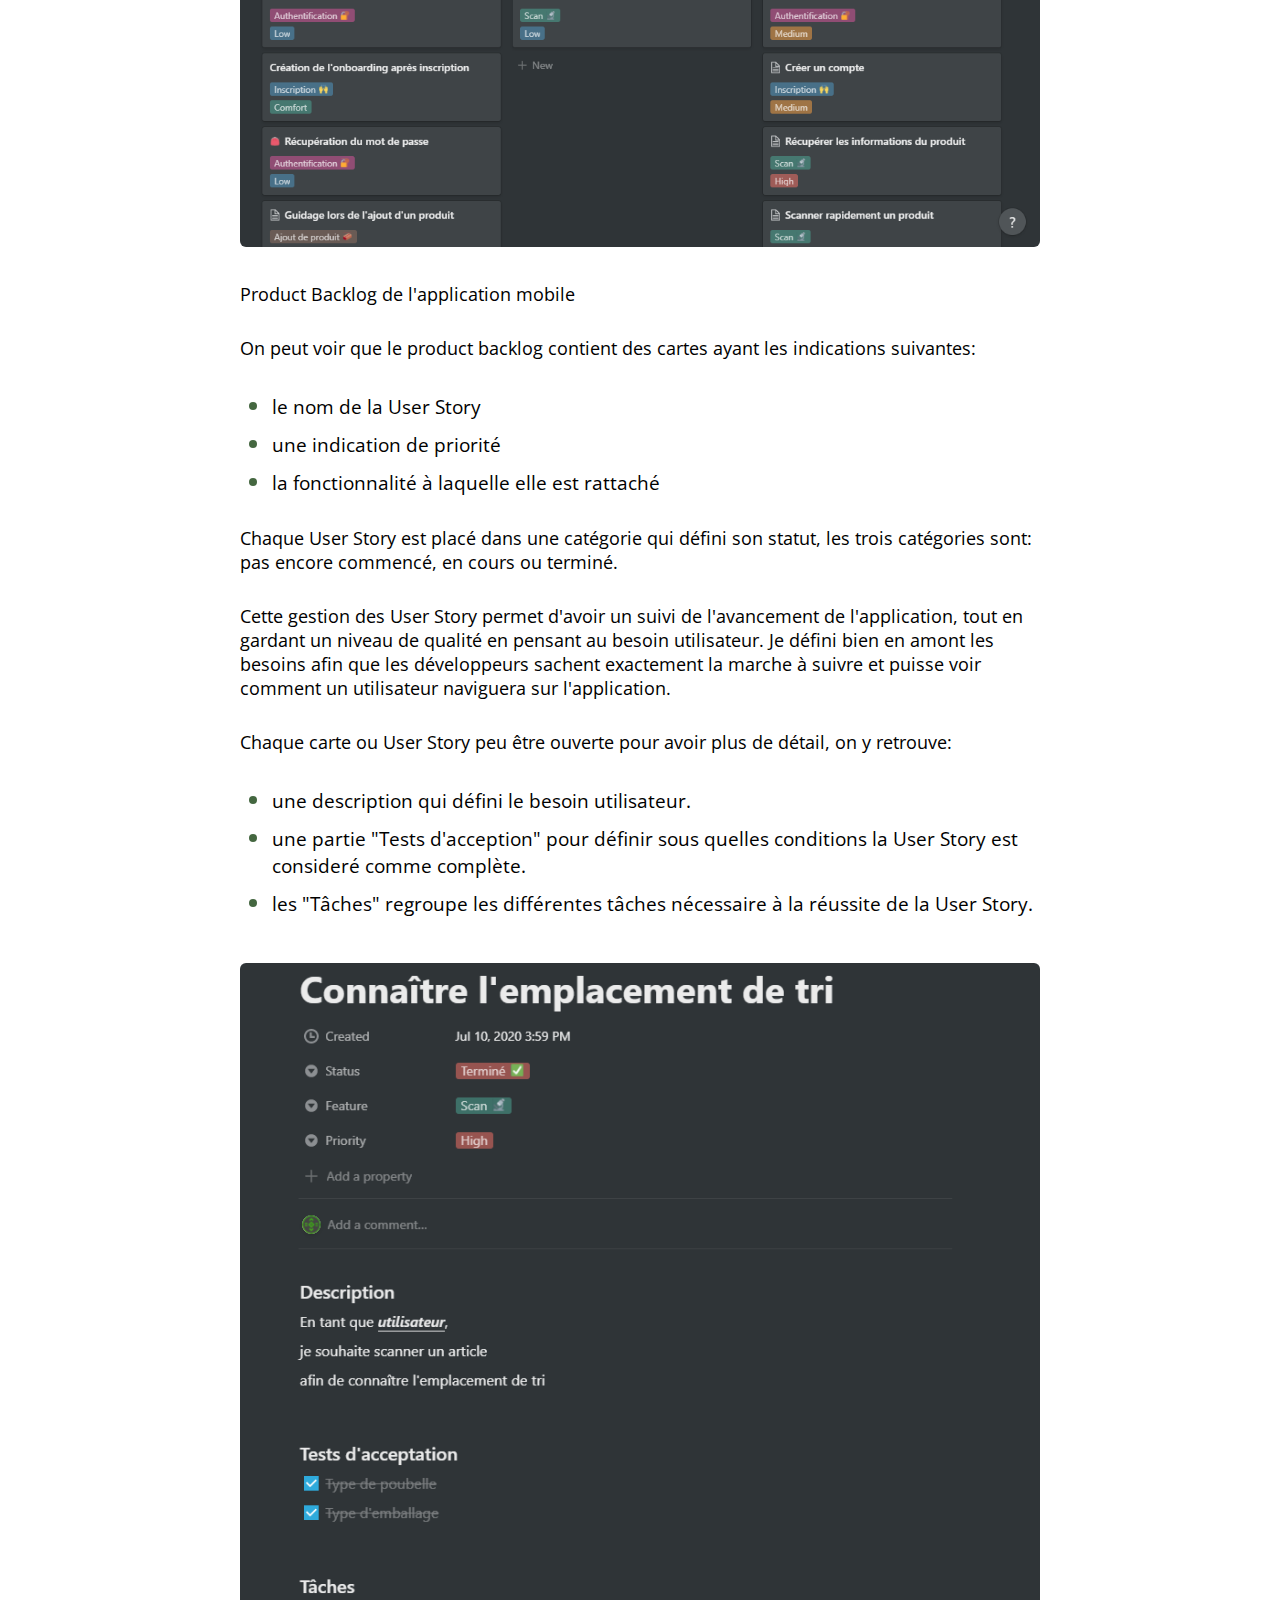
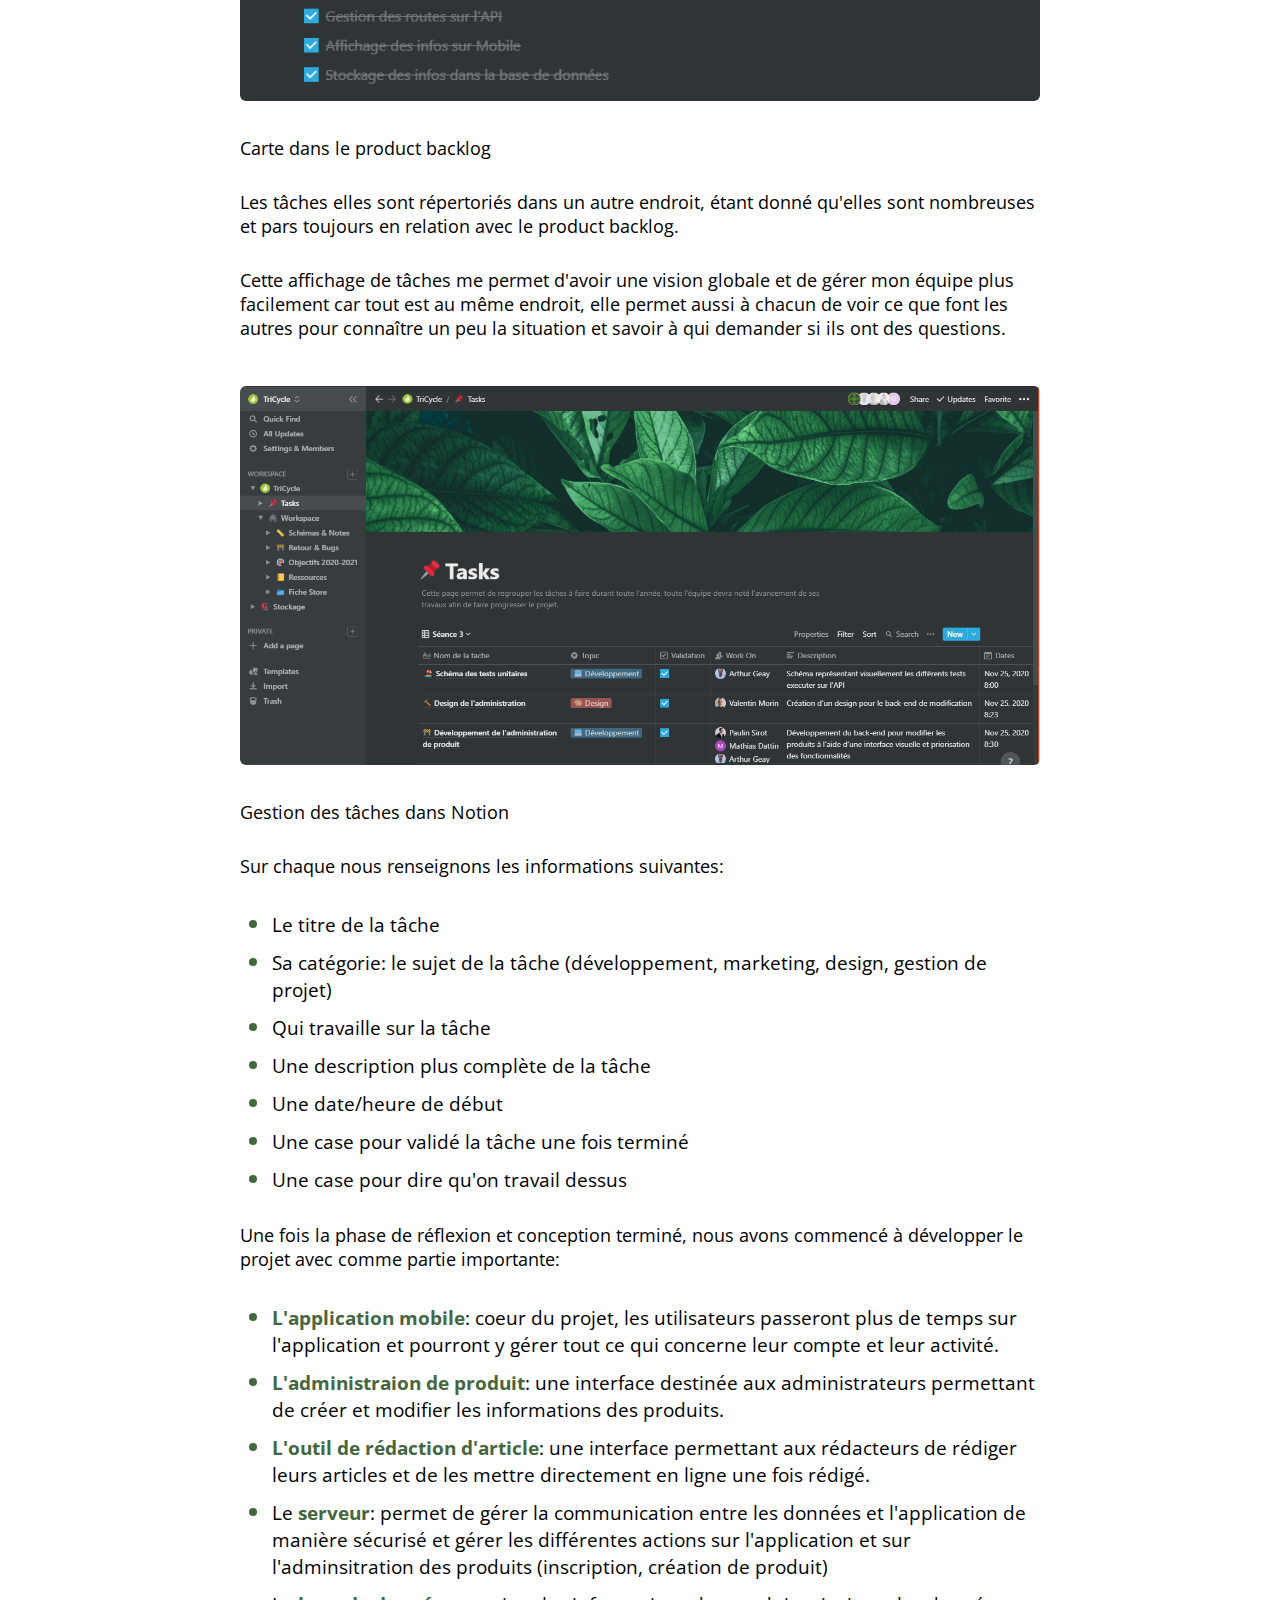
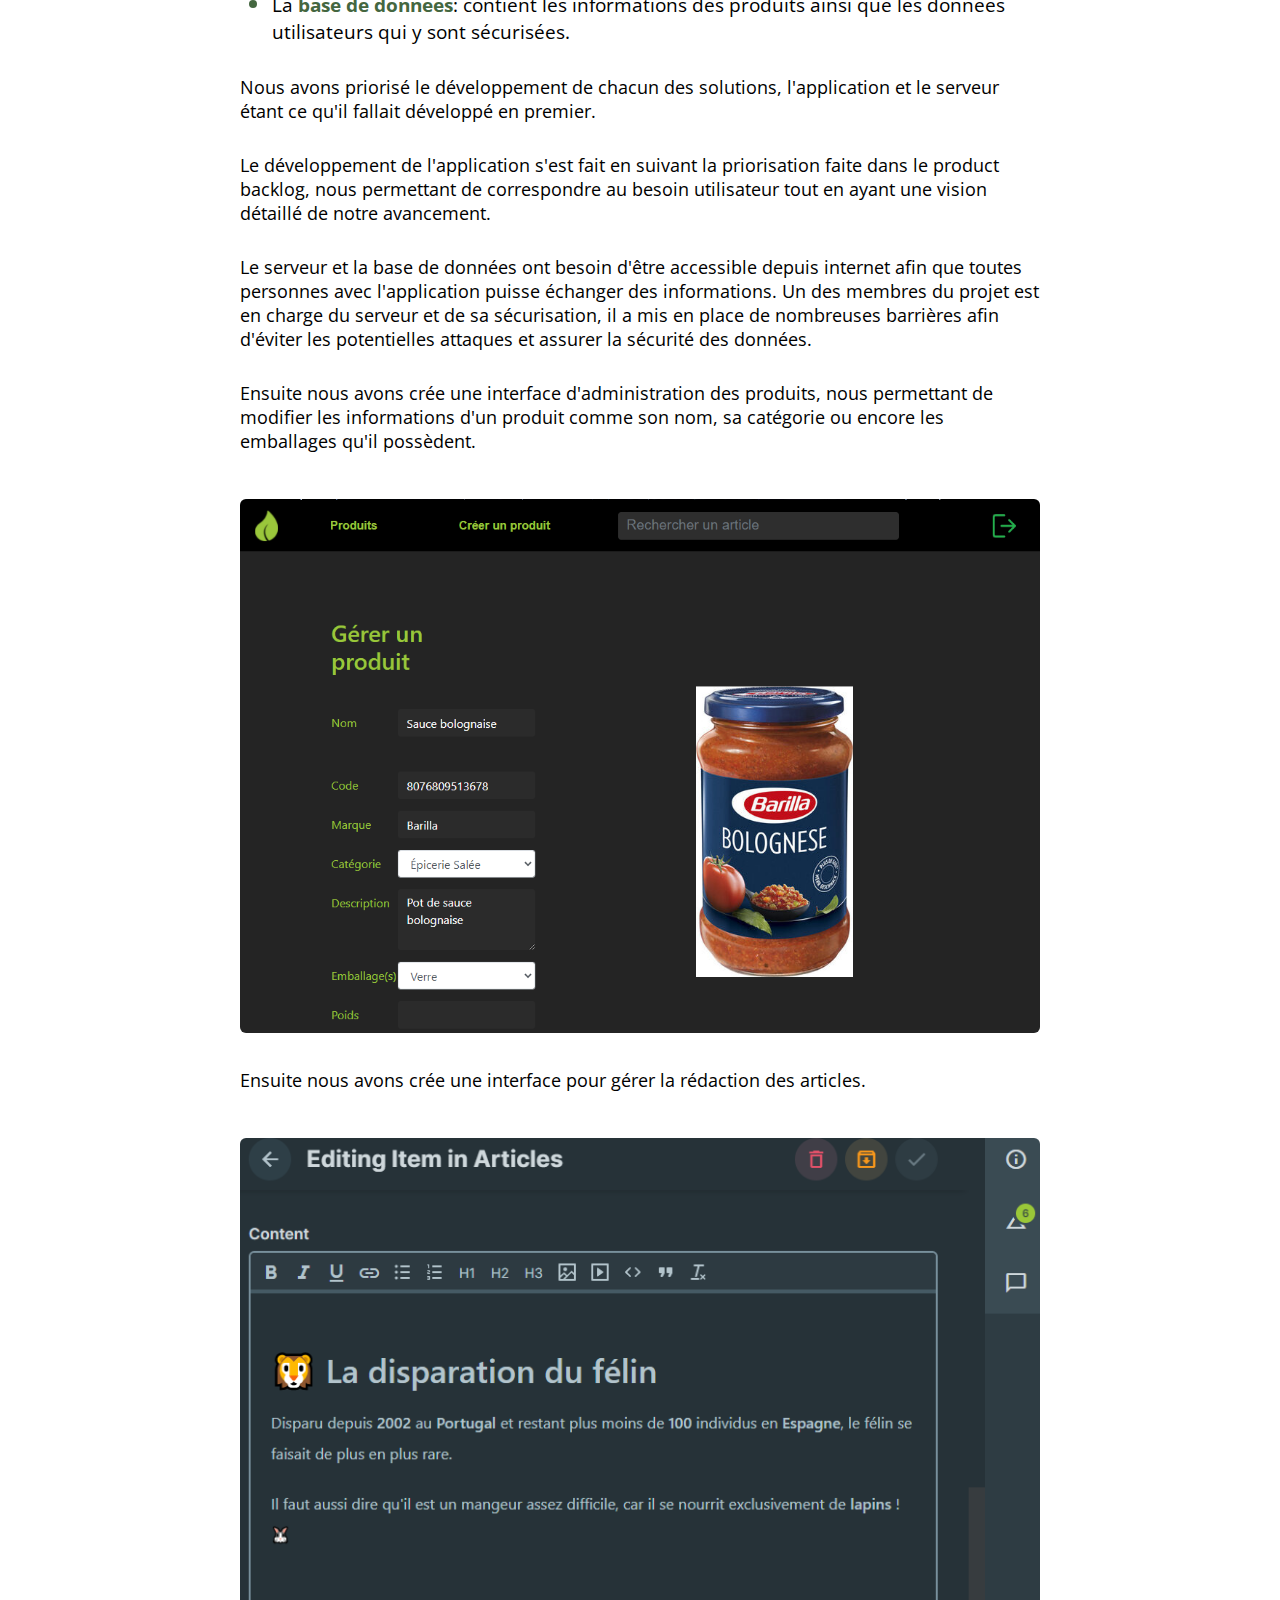
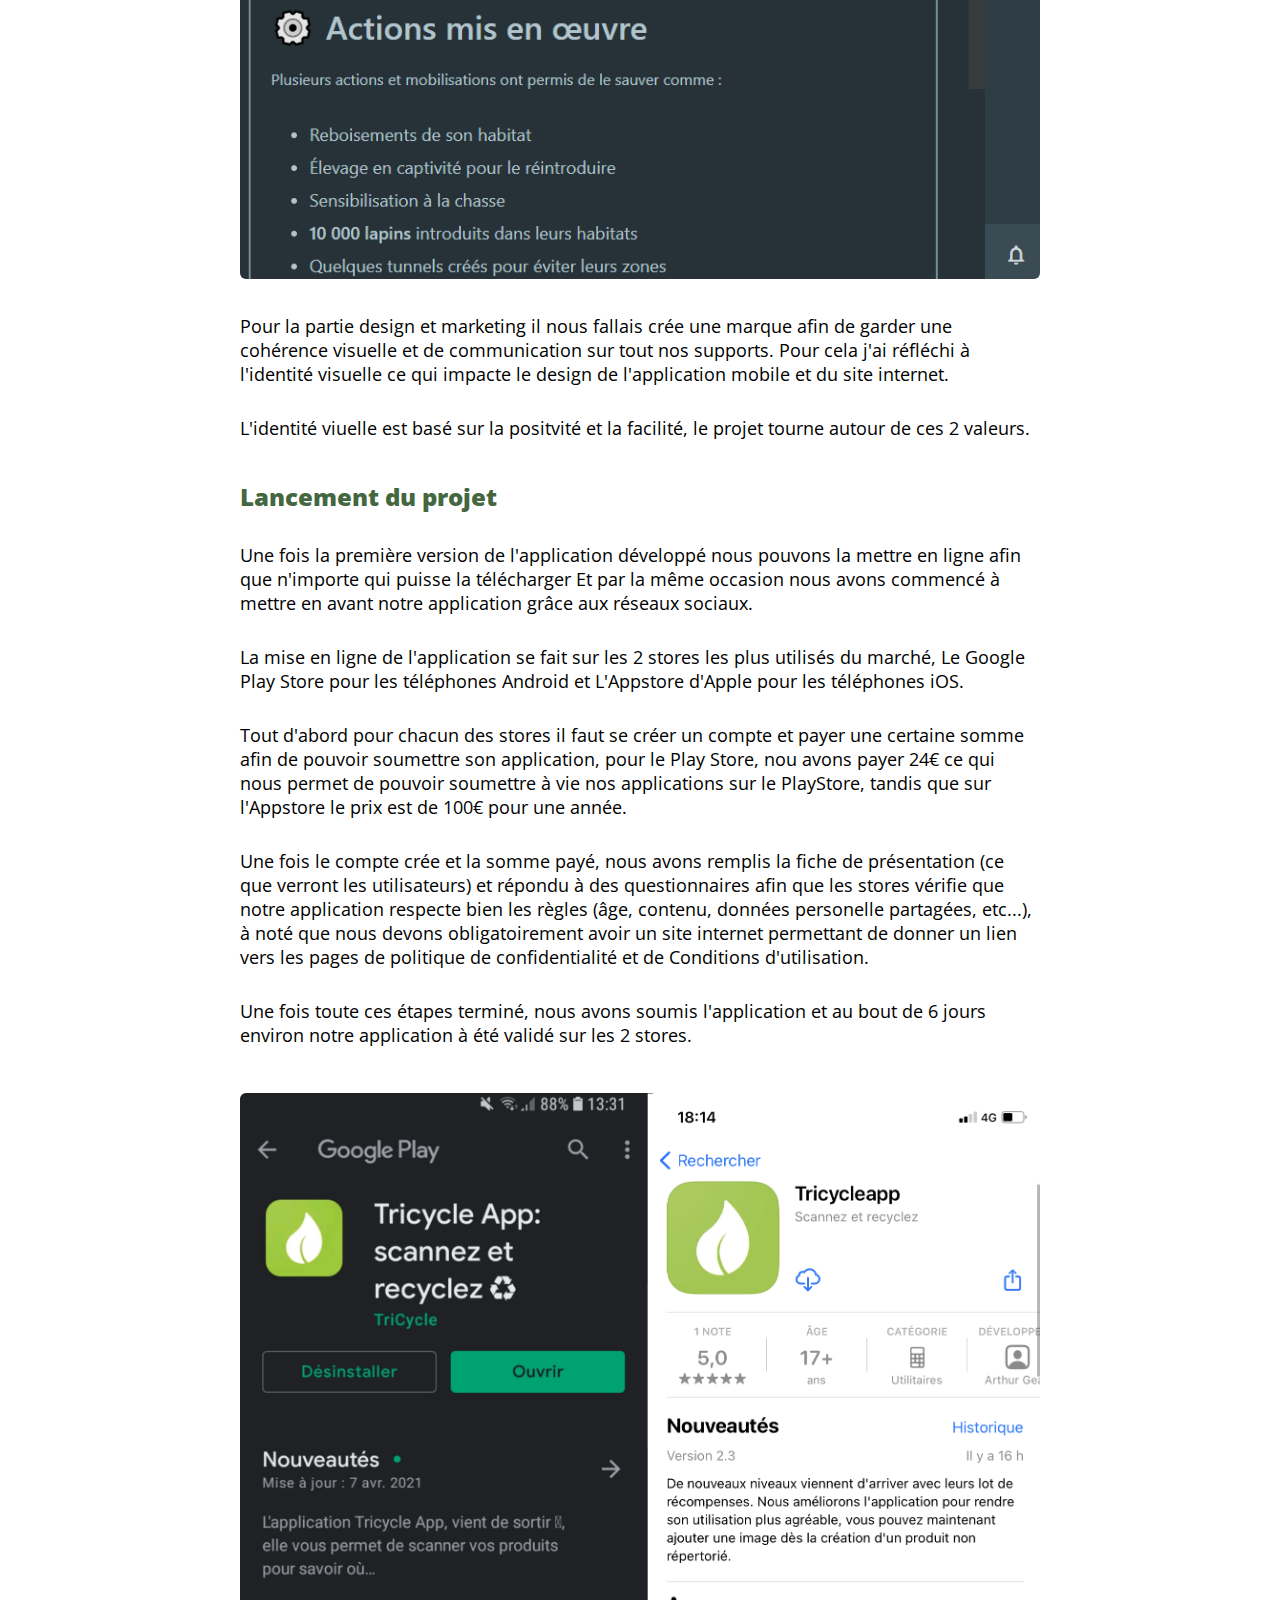
==== commit b7adb22d: "💬 adding new content" ====
--- a/tricycle-app.html
+++ b/tricycle-app.html
@@ -48,33 +48,23 @@
 					</div>
 				</div>
 				<div class="article-thumbnail">
-					<img src="img/TriCycle/1.png" alt="" />
+					<img src="img/TricycleApp/1.png" alt="" />
 				</div>
 				<div class="article-content">
                     <h2>Tricycle App qu'est ce que c'est ?</h2>
                     <p>C'est une application mobile fait par un groupe de 5 jeunes &eacute;tudiants Nantais venant de Ynov Campus, ayant pour but d'aider n'importe qui &agrave; trier ses produits gr&acirc;ce &agrave; son smartphone et consulter des news positives sur l'environnement pour mettre en avant les bonnes actions faites &agrave; travers le monde.</p>
-                    <p>L'application dispose se pr&eacute;sente avec 3 fonctionnalti&eacute;s principales:</p>
+                    <p><img src="img/article/3features.png" alt="" /></p>
+                    <p>L'application dispose avec 3 fonctionnalti&eacute;s principales:</p>
                     <ol>
-                    <li>Le <strong>scan de produit</strong>: scanner le code barre du produit et l'application vous donnera les emplacements de tri correspondant &agrave; chaque emballages</li>
-                    <li>la <strong>recherche de produit</strong>: recherchez parmi les produits d&eacute;j&agrave; existant si le produit n'a pas de code barre</li>
-                    <li>la <strong>consultation d'article:</strong> nous proposons des articles positifs r&eacute;dig&eacute;s par nous-m&ecirc;me sur le th&egrave;me de l'environnement qui permet de valoriser les bonnes actions.</li>
+                    <li>Le <strong>scan de produit</strong>: scannez le code barre du produit et l'application vous donnera les emplacements de tri correspondant &agrave; chaque emballage.</li>
+                    <li>la <strong>recherche de produit</strong>: recherchez parmi les produits d&eacute;j&agrave; existant si le produit n'a pas de code barre.</li>
+                    <li>la <strong>consultation d'article:</strong> nous proposons des articles positifs r&eacute;dig&eacute;s par nous-m&ecirc;me sur le th&egrave;me de l'environnement qui permet de valoriser les bonnes actions faites &agrave; travers le monde.</li>
                     </ol>
                     <p>Nous avons mis en ligne l'application sur le Google Playstore et l'Appstore d'Apple qui sont les canaux de t&eacute;l&eacute;chargements les plus r&eacute;pandus, qui permettront &agrave; un grand nombre de personne de pouvoir t&eacute;l&eacute;charger l'application.</p>
-                    <p><a href="https://play.google.com/store/apps/details?id=com.tricycle.app">Lien PlayStore - Tricycle App: scannez et recyclez ♻</a></p>
-                    <p><a href="https://apps.apple.com/us/app/tricycleapp/id1562482886#?platform=iphone">Lien AppStore - Tricycle App</a></p>
-                    <h2>Les objectifs</h2>
-                    <p>Nous nous sommes fix&eacute;s des objectifs pour l'ann&eacute;e 2020 et l'ann&eacute;e 2021, nous permettant de fix&eacute;s les points importants du projet et mesurer notre avancement.</p>
-                    <p>Nous avions comme objectif de:</p>
-                    <ul>
-                    <li>Cr&eacute;er le <strong>syst&egrave;me de scan</strong> des code barre des produits et d'<strong>affichage des emplacements de tri</strong> selon leurs emballages</li>
-                    <li>La <strong>recherche de produit</strong> gr&acirc;ce &agrave; leur nom ou leurs appartenance &agrave; une cat&eacute;gorie</li>
-                    <li>Cr&eacute;ation des <strong>profils</strong> permettant de garder un historique des produits scann&eacute;es</li>
-                    <li>Mettre en place le <strong>syst&egrave;me de points,</strong> selon le produit on peut recevoir plus ou moins de points et en les accumulant on peut passer des niveaux et r&eacute;cup&eacute;rer des r&eacute;compenses.</li>
-                    <li>cr&eacute;er une <strong>interface d'administration</strong> pour g&eacute;rer les produits de notre base de donn&eacute;es</li>
-                    <li>mettre en place une <strong>interface de r&eacute;daction d'article</strong> pour permettre aux r&eacute;dacteurs d'&eacute;crire des articles consultable depuis le t&eacute;l&eacute;phone ou l'ordinateur gr&acirc;ce au site internet.</li>
-                    <li>cr&eacute;er une <strong>marque</strong> permettant d'avoir une coh&eacute;rence graphique et linguistique dans la pr&eacute;sentation du produit et les diff&eacute;rents supports de communication</li>
-                    <li>pouvoir lanc&eacute; l'application sur le <strong>PlayStore</strong> et <strong>l'Appstore</strong> afin de pouvoir partager l'application et voir les retours utilisateurs de notre application</li>
-                    </ul>
+                    <p><a href="https://play.google.com/store/apps/details?id=com.tricycle.app">Tricycle App: scannez et recyclez ♻ - Apps on Google Play</a></p>
+                    <p>&nbsp;</p>
+                    <h2>Les d&eacute;buts de Tricycle App</h2>
+                    <p>Tout d&eacute;bute par un besoin, celui de faciliter le tri des d&eacute;chets et de rendre cela accessible rapidement et facilement, une application mobile semble le support le plus adapt&eacute;, un objet du quotidien qu'on peut sortir de la poche facilement pour scanner son produit.</p>
                     <p>Nous avons travaill&eacute; sur le projet durant des s&eacute;ances d&eacute;di&eacute;es pr&eacute;vu par notre &eacute;cole pour mettre en oeuvre des projets &eacute;tudiants: ce sont 12 s&eacute;ances de 8 h r&eacute;parti sur toute l'ann&eacute;e nous permettant de mettre en place nos projets tout en les g&eacute;rant de A &agrave; Z.</p>
                     <p>Nous avons form&eacute; une &eacute;quipe compos&eacute; de:</p>
                     <ul>
@@ -83,50 +73,119 @@
                     <li>2 D&eacute;veloppeur Mobile/Web.</li>
                     <li>1 Responsable s&eacute;curit&eacute; et infrastructure</li>
                     </ul>
-                    <p>Pour ma part, je me suis occup&eacute; de la gestion de l'&eacute;quipe ainsi que de la direction artistique pour ce projet, &eacute;tant une petite &eacute;quipe nous avons des t&acirc;ches diversifi&eacute;es, nous permettant de voir comment produire une application mobile et une marque pour la mettre en avant dans son ensemble.</p>
-                    <h2>Gestion du projet</h2>
-                    <p>Pour ce projet nous sommes partis sur la m&eacute;thodologie agile, nous permettant de diviser chaque s&eacute;ance en sprint, placer la communication au coeur du projet et mettre en avant la qualit&eacute; plus que la quantit&eacute;.</p>
-                    <p>Nous avons mis en place une routine &agrave; chaque s&eacute;ance qui nous permet de cadrer chaque sprint et aborder tout les changements sur le projet.</p>
-                    <img src="/img/article/Sprint_Planning.png" alt="">
+                    <p>Pour ma part, je me suis occup&eacute; de la gestion de l'&eacute;quipe ainsi que de la direction artistique pour ce projet, &eacute;tant une petite &eacute;quipe nous avons des t&acirc;ches diversifi&eacute;es, nous permettant de voir comment produire une application mobile et la faire conna&icirc;tre aupr&egrave;s du public gr&acirc;ce aux r&eacute;seaux sociaux et &agrave; l'image de marque.</p>
+                    <p>J'ai commenc&eacute; par fixer les objectifs avec toute l'&eacute;quipe, pour pr&eacute;ciser la direction que nous souhaitons prendre sur le projet.</p>
+                    <h2>Les objectifs</h2>
+                    <p>Nous nous sommes fix&eacute;s des objectifs pour l'ann&eacute;e 2020 et l'ann&eacute;e 2021, nous permettant de fix&eacute;s les points importants du projet et mesurer notre avancement.</p>
+                    <p>Nous avions comme objectif de:</p>
+                    <ul>
+                    <li>Cr&eacute;er le <strong>syst&egrave;me de scan</strong> des codes barres des produits et d'<strong>affichage des emplacements de tri</strong> selon leurs emballages</li>
+                    <li>La <strong>recherche de produit</strong> gr&acirc;ce &agrave; leurs noms ou leurs appartenance &agrave; une cat&eacute;gorie.</li>
+                    <li>Cr&eacute;ation des <strong>profils</strong> permettant de garder un historique des produits scann&eacute;es.</li>
+                    <li>Mettre en place le <strong>syst&egrave;me de points,</strong> selon le produit on peut recevoir plus ou moins de points et en les accumulant on peut passer des niveaux et r&eacute;cup&eacute;rer des r&eacute;compenses.</li>
+                    <li>Cr&eacute;ation d'une <strong>interface d'administration</strong> pour g&eacute;rer les produits de notre base de donn&eacute;es.</li>
+                    <li>Mettre en place une <strong>interface de r&eacute;daction d'article</strong> pour permettre aux r&eacute;dacteurs d'&eacute;crire des articles consultable depuis le t&eacute;l&eacute;phone ou l'ordinateur gr&acirc;ce au site internet.</li>
+                    <li>Cr&eacute;ation d'une <strong>marque</strong> permettant d'avoir une coh&eacute;rence graphique et linguistique dans la pr&eacute;sentation du produit et les diff&eacute;rents supports de communication.</li>
+                    <li>Lancer l'application sur le <strong>PlayStore</strong> et <strong>l'Appstore</strong> afin de pouvoir partager l'application et voir les retours utilisateurs de notre application.</li>
+                    </ul>
+                    <h2>M&eacute;thodologie de gestion</h2>
+                    <p>Pour ce projet nous sommes partis sur la m&eacute;thodologie agile, nous permettant de diviser chaque s&eacute;ance de l'ann&eacute;e en sprint, de placer la communication au coeur du projet, ce qui est tr&egrave;s important au sein d'une petit &eacute;quipe et nous permettant de mettre en avant la qualit&eacute; plus que la quantit&eacute; en prenant le temps de faire nos t&acirc;ches et ainsi &eacute;viter de passer du temps sur la partie de correction de bugs..</p>
+                    <p>Nous avons une routine &agrave; chaque s&eacute;ance qui nous permet de cadrer chaque sprint et aborder tout les changements sur le projet et permettre &agrave; toute l'&eacute;quipe d'&ecirc;tre au courant de l'avancement globale du projet et pouvoir mieux s'organiser selon la situation au moment du sprint.</p>
+                    <p><img src="img/article/Sprint_Planning.png" alt="" /></p>
+                    <p>Moments cl&eacute;s d'un sprint</p>
                     <ol>
-                    <li>La premi&egrave;re r&eacute;trospective permet &agrave; chaque membre de l'&eacute;quipe de ce rem&eacute;morer le travail qu'il &agrave; effectu&eacute; lors du sprint pr&eacute;c&eacute;dent et d'&eacute;voqu&eacute; les difficult&eacute;s qu'il a rencontr&eacute;.</li>
-                    <li>Le point global permet &agrave; tout les membres de l'&eacute;quipe de visualiser o&ugrave; en est le projet par rapport aux objectifs et de se situ&eacute; sur l'avanc&eacute; du projet (proche de la fin ou non)</li>
-                    <li>Le planning du sprint permet &agrave; chaque membre de voir les t&acirc;ches qui lui sont attribu&eacute;s pour le sprint et de voir si des changements sont &agrave; apport&eacute;s.</li>
-                    <li>La retrospective de fin de sprint sert &agrave; mettre au clair tout ce qui &agrave; &eacute;t&eacute; produit permettant de prendre conscience de tout le travail effectu&eacute; et d'avoir une meilleur vision sur la suite du projet.</li>
+                    <li>La <strong>premi&egrave;re r&eacute;trospective</strong> permet &agrave; chaque membre de l'&eacute;quipe de ce rem&eacute;morer le travail qu'il &agrave; effectu&eacute; lors du sprint pr&eacute;c&eacute;dent et d'&eacute;voqu&eacute; les difficult&eacute;s qu'il a rencontr&eacute;.</li>
+                    <li>Le <strong>point global</strong> permet &agrave; tout les membres de l'&eacute;quipe de visualiser o&ugrave; en est le projet par rapport aux objectifs et de se situer sur l'avanc&eacute; du projet (proche de la fin ou non)</li>
+                    <li>Le <strong>planning du sprint</strong> permet &agrave; chaque membre de voir les t&acirc;ches qui lui sont attribu&eacute;es pour le sprint et de voir si des changements sont &agrave; apport&eacute;s.</li>
+                    <li>La <strong>retrospective</strong> de fin de sprint sert &agrave; r&eacute;capitul&eacute; tout ce qui &agrave; &eacute;t&eacute; produit permettant de prendre conscience de tout le travail effectu&eacute; et d'avoir une meilleur vision sur la suite du projet.</li>
                     </ol>
-                    <p>Pour cr&eacute;er un espace d&eacute;di&eacute; au projet, nous avons eu besoin d'un logiciel permettant de faire de la gestion de t&acirc;ches, de la prise de note, de la documentation.</p>
-                    <p>Apr&egrave;s des recherches et des tests de diff&eacute;rents logiciels de gestion de projet, nous sommes arriv&eacute;s sur Notion.</p>
-                    <p>Notion, c'est une application (web, desktop et mobile) permettant de prendre des notes g&eacute;rer des t&acirc;ches avec diff&eacute;rentes vues (des listes, des kanbans, des timelines, des wikis, ...), il nous permet de centraliser les documents, faire un product backlog, une roadmap et g&eacute;rer les t&acirc;ches de mani&egrave;re claire et coh&eacute;rente &agrave; travers le projet.</p>
-                    <img src="/img/article/Untitled.png" alt="">
+                    <p>Pour chaque sprint nous r&eacute;digeons un rapport afin d'avoir un historique exact de ce qu'il s'est pass&eacute; pr&eacute;cisement pendant ce sprint, j'y note les activit&eacute;s qui ont &eacute;t&eacute; r&eacute;alis&eacute;s, les comp&eacute;tences acquises et utilis&eacute;s par les membres du groupe, les r&eacute;ussites et les difficult&eacute;s et solution.</p>
+                    <p><img src="img/article/rapport.png" alt="" /></p>
+                    <h2>Gestion des t&acirc;ches et documents</h2>
+                    <p>Nous avons besoin d'un espace d&eacute;di&eacute; au projet qui permet de centraliser tout nos documents, g&eacute;rer nos t&acirc;ches, nos prises de notes et d'acc&eacute;der rapidement &agrave; toutes les informations concernant le projet.</p>
+                    <p>Apr&egrave;s des recherches et des tests de diff&eacute;rents logiciels de gestion de projet, nous sommes arriv&eacute;s sur un logiciel que nous avons trouv&eacute; tr&egrave;s complet et r&eacute;pondait parfaitement &agrave; nos besoins, il s'appelle Notion.</p>
+                    <p><a href="https://notion.so">Notion - The all-in-one workspace for your notes, tasks, wikis, and databases.</a></p>
+                    <p>Notion, c'est une application (web, desktop et mobile) permettant de prendre des notes, g&eacute;rer des listes avec diff&eacute;rentes vues (des listes, des kanbans, des timelines, des wikis, ...) ou encore des galleries, il nous permet de centraliser les documents, faire un product backlog, une roadmap et g&eacute;rer les t&acirc;ches de mani&egrave;re claire et coh&eacute;rente &agrave; travers le projet et de travailler &agrave; plusieurs en temps r&eacute;el sur tout nos documents.</p>
+                    <p><img src="img/article/tasks.png" alt="" /></p>
+                    <p>Gestion des t&acirc;ches dans Notion</p>
+                    <p>Nous avons aussi la possiblit&eacute; de voir toutes les t&acirc;ches faites sur l'ann&eacute;e ou de filtr&eacute; &agrave; un sprint sp&eacute;cifique gr&acirc;ce &agrave; la fonctionnalit&eacute; de filtre</p>
+                    <p><img src="img/article/filter.png" alt="" /></p>
+                    <p>Filtre des t&acirc;ches par s&eacute;ances</p>
+                    <h2>D&eacute;roulement du projet</h2>
+                    <p>A travers cette partie, vous allez voir les grandes lignes du d&eacute;roulement de notre projet depuis sa cr&eacute;ation jusqu'&agrave; son lancement.</p>
+                    <p>Quand on commence un projet, on s'attaque d'abord &agrave; la partie conception o&ugrave; nous &eacute;tablissons les besoins et objectifs du projet, pendant cette phase nous avons cr&eacute;e de nombreux documents comme le cahier des charges, les sch&eacute;ma de base de donn&eacute;es et de cas d'utilisations, les wireframes de l'application, etc...</p>
+                    <p><img src="img/article/tricycleapp-documents.png" alt="" /></p>
+                    <p>Nous devions aussi trouv&eacute; les technologies adapt&eacute;s &agrave; notre projet et nos comp&eacute;tences, nous n'avions eu que peu d'exp&eacute;rience dans le d&eacute;veloppement d'application mobile, il a donc &eacute;t&eacute; important de bien se renseigner puis de passer par une &eacute;tape de formation afin de ma&icirc;triser la technologie utilis&eacute;s.</p>
+                    <p><img src="img/article/Technologie.png" alt="" /></p>
+                    <p>Nous avons utilis&eacute; la technologie Nativescript sur notre projet afin de conserver une performance optimale gr&acirc;ce aux composants natif.</p>
+                    <p>Pour commencer j'ai cr&eacute;e une <strong>roadmap</strong> qui est un document permettant de regrouper toutes les parties importantes du projet, de les prioris&eacute;es et assign&eacute;es, ce document montre une vision globale sur toute l'ann&eacute;e et permet ainsi de pr&eacute;parer en amont ce qui est &agrave; faire en priorit&eacute;.</p>
+                    <p><img src="img/article/roadmap.png" alt="" /></p>
+                    <p>Une partie de la Roadmap</p>
+                    <p>Puis j'ai cr&eacute;e un product backlog permettant de faire le suivi et la priorisation des fonctionnalit&eacute;s de l'application et d&eacute;tailler le besoin utilisateur.</p>
+                    <p><img src="img/article/product-bcklog.png" alt="" /></p>
+                    <p>Product Backlog de l'application mobile</p>
+                    <p>On peut voir que le product backlog contient des cartes ayant les indications suivantes:</p>
+                    <ul>
+                    <li>le nom de la User Story</li>
+                    <li>une indication de priorit&eacute;</li>
+                    <li>la fonctionnalit&eacute; &agrave; laquelle elle est rattach&eacute;</li>
+                    </ul>
+                    <p>Chaque User Story est plac&eacute; dans une cat&eacute;gorie qui d&eacute;fini son statut, les trois cat&eacute;gories sont: pas encore commenc&eacute;, en cours ou termin&eacute;.</p>
+                    <p>Cette gestion des User Story permet d'avoir un suivi de l'avancement de l'application, tout en gardant un niveau de qualit&eacute; en pensant au besoin utilisateur. Je d&eacute;fini bien en amont les besoins afin que les d&eacute;veloppeurs sachent exactement la marche &agrave; suivre et puisse voir comment un utilisateur naviguera sur l'application.</p>
+                    <p>Chaque carte ou User Story peu &ecirc;tre ouverte pour avoir plus de d&eacute;tail, on y retrouve:</p>
+                    <ul>
+                    <li>une description qui d&eacute;fini le besoin utilisateur.</li>
+                    <li>une partie "Tests d'acception" pour d&eacute;finir sous quelles conditions la User Story est consider&eacute; comme compl&egrave;te.</li>
+                    <li>les "T&acirc;ches" regroupe les diff&eacute;rentes t&acirc;ches n&eacute;cessaire &agrave; la r&eacute;ussite de la User Story.</li>
+                    </ul>
+                    <p><img src="img/article/user-story.png" alt="" /></p>
+                    <p>Carte dans le product backlog</p>
+                    <p>Les t&acirc;ches elles sont r&eacute;pertori&eacute;s dans un autre endroit, &eacute;tant donn&eacute; qu'elles sont nombreuses et pars toujours en relation avec le product backlog.</p>
+                    <p>Cette affichage de t&acirc;ches me permet d'avoir une vision globale et de g&eacute;rer mon &eacute;quipe plus facilement car tout est au m&ecirc;me endroit, elle permet aussi &agrave; chacun de voir ce que font les autres pour conna&icirc;tre un peu la situation et savoir &agrave; qui demander si ils ont des questions.</p>
+                    <p><img src="img/article/tasks.png" alt=""/></p>
+                    <p>Gestion des t&acirc;ches dans Notion</p>
                     <p>Sur chaque nous renseignons les informations suivantes:</p>
                     <ul>
                     <li>Le titre de la t&acirc;che</li>
-                    <li>Sa cat&eacute;gorie</li>
+                    <li>Sa cat&eacute;gorie: le sujet de la t&acirc;che (d&eacute;veloppement, marketing, design, gestion de projet)</li>
                     <li>Qui travaille sur la t&acirc;che</li>
                     <li>Une description plus compl&egrave;te de la t&acirc;che</li>
                     <li>Une date/heure de d&eacute;but</li>
                     <li>Une case pour valid&eacute; la t&acirc;che une fois termin&eacute;</li>
                     <li>Une case pour dire qu'on travail dessus</li>
                     </ul>
-                    <p>Nous avons aussi la possiblit&eacute; de voir toutes les t&acirc;ches faites sur l'ann&eacute;e ou de filtr&eacute; &agrave; un sprint sp&eacute;cifique gr&acirc;ce &agrave; la fonctionnalit&eacute; de filtre</p>
-                    <img src="/img/article/Untitled (1).png" alt="">
-                    <p>Nous avons commenc&eacute; par cr&eacute;e une roadmap qui est un document permettant de regrouper tout les parties importantes du projet, de les prioris&eacute;s et assign&eacute;s, ce document montre une vision globale sur toute l'ann&eacute;e et permet ainsi de pr&eacute;par&eacute; en amont ce qui est &agrave; faire en priorit&eacute;.</p>
-                    <img src="/img/article/Untitled (2).png" alt="">
-                    <p>Puis nous avons cr&eacute;e un product backlog permttant de faire le suivi, la priorisation des fonctionnalit&eacute;s de l'application et d&eacute;tailler chaque fonctionnalit&eacute; pour la centrer sur le besoin utilisateur.</p>
-                    <p>On peut voir que le backlog contient des cartes ayant une indication de priorit&eacute;, la fonctionnalit&eacute; &agrave; laquelle elle est rattach&eacute; et elles sont rang&eacute;s selon 3 cat&eacute;gories: pas encore commenc&eacute;, en cours ou termin&eacute;. Cela permet d'avoir un suivi de l'avancement de l'application.</p>
-                    <p>C'est carte contiennent une user story, avec une description qui d&eacute;fini le besoin utilisateur, une partie Tests d'acception pour d&eacute;finir sous quelles conditions la User Story est consider&eacute; comme compl&egrave;te et les T&acirc;ches regroupe les diff&eacute;rentes t&acirc;ches n&eacute;cessaire &agrave; la r&eacute;ussite de la User Story.</p>
-                    <img src="/img/article/Untitled (3).png" alt="">
-                    <p>Sur chaque s&eacute;ance dans l'ann&eacute;e nous avons fait un rapport afin d'avoir une vision plus d&eacute;taill&eacute; de ce qui c'est pass&eacute; lors de la s&eacute;ance, j'y note les activit&eacute;s qui ont &eacute;t&eacute; r&eacute;alis&eacute;s, les comp&eacute;tences acquises et utilis&eacute;s par les membres du groupe, les r&eacute;ussites et les difficult&eacute;s et solution.</p>
-                    <img src="/img/article/Untitled (4).png" alt="">
-                    <h2>D&eacute;roulement du projet</h2>
-                    <p>&agrave; venir</p>
-                    <h2>Lancement sur les store et r&eacute;seaux sociaux</h2>
-                    <p>&agrave; venir</p>
+                    <p>Une fois la phase de r&eacute;flexion et conception termin&eacute;, nous avons commenc&eacute; &agrave; d&eacute;velopper le projet avec comme partie importante:</p>
+                    <ul>
+                    <li><strong>L'application mobile</strong>: coeur du projet, les utilisateurs passeront plus de temps sur l'application et pourront y g&eacute;rer tout ce qui concerne leur compte et leur activit&eacute;.</li>
+                    <li><strong>L'administraion de produit</strong>: une interface destin&eacute;e aux administrateurs permettant de cr&eacute;er et modifier les informations des produits.</li>
+                    <li><strong>L'outil de r&eacute;daction d'article</strong>: une interface permettant aux r&eacute;dacteurs de r&eacute;diger leurs articles et de les mettre directement en ligne une fois r&eacute;dig&eacute;.</li>
+                    <li>Le <strong>serveur</strong>: permet de g&eacute;rer la communication entre les donn&eacute;es et l'application de mani&egrave;re s&eacute;curis&eacute; et g&eacute;rer les diff&eacute;rentes actions sur l'application et sur l'adminsitration des produits (inscription, cr&eacute;ation de produit)</li>
+                    <li>La <strong>base de donn&eacute;es</strong>: contient les informations des produits ainsi que les donn&eacute;es utilisateurs qui y sont s&eacute;curis&eacute;es.</li>
+                    </ul>
+                    <p>Nous avons prioris&eacute; le d&eacute;veloppement de chacun des solutions, l'application et le serveur &eacute;tant ce qu'il fallait d&eacute;velopp&eacute; en premier.</p>
+                    <p>Le d&eacute;veloppement de l'application s'est fait en suivant la priorisation faite dans le product backlog, nous permettant de correspondre au besoin utilisateur tout en ayant une vision d&eacute;taill&eacute; de notre avancement.</p>
+                    <p>Le serveur et la base de donn&eacute;es ont besoin d'&ecirc;tre accessible depuis internet afin que toutes personnes avec l'application puisse &eacute;changer des informations. Un des membres du projet est en charge du serveur et de sa s&eacute;curisation, il a mis en place de nombreuses barri&egrave;res afin d'&eacute;viter les potentielles attaques et assurer la s&eacute;curit&eacute; des donn&eacute;es.</p>
+                    <p>Ensuite nous avons cr&eacute;e une interface d'administration des produits, nous permettant de modifier les informations d'un produit comme son nom, sa cat&eacute;gorie ou encore les emballages qu'il poss&egrave;dent.</p>
+                    <p><img src="img/article/adminproduct.png" alt="" /></p>
+                    <p>Ensuite nous avons cr&eacute;e une interface pour g&eacute;rer la r&eacute;daction des articles.</p>
+                    <p><img src="img/article/interface-redac.png" alt="" /></p>
+                    <p>Pour la partie design et marketing il nous fallais cr&eacute;e une marque afin de garder une coh&eacute;rence visuelle et de communication sur tout nos supports. Pour cela j'ai r&eacute;fl&eacute;chi &agrave; l'identit&eacute; visuelle ce qui impacte le design de l'application mobile et du site internet.</p>
+                    <p>L'identit&eacute; viuelle est bas&eacute; sur la positvit&eacute; et la facilit&eacute;, le projet tourne autour de ces 2 valeurs.</p>
+                    <h2>Lancement du projet</h2>
+                    <p>Une fois la premi&egrave;re version de l'application d&eacute;velopp&eacute; nous pouvons la mettre en ligne afin que n'importe qui puisse la t&eacute;l&eacute;charger Et par la m&ecirc;me occasion nous avons commenc&eacute; &agrave; mettre en avant notre application gr&acirc;ce aux r&eacute;seaux sociaux.</p>
+                    <p>La mise en ligne de l'application se fait sur les 2 stores les plus utilis&eacute;s du march&eacute;, Le Google Play Store pour les t&eacute;l&eacute;phones Android et L'Appstore d'Apple pour les t&eacute;l&eacute;phones iOS.</p>
+                    <p>Tout d'abord pour chacun des stores il faut se cr&eacute;er un compte et payer une certaine somme afin de pouvoir soumettre son application, pour le Play Store, nou avons payer 24&euro; ce qui nous permet de pouvoir soumettre &agrave; vie nos applications sur le PlayStore, tandis que sur l'Appstore le prix est de 100&euro; pour une ann&eacute;e.</p>
+                    <p>Une fois le compte cr&eacute;e et la somme pay&eacute;, nous avons remplis la fiche de pr&eacute;sentation (ce que verront les utilisateurs) et r&eacute;pondu &agrave; des questionnaires afin que les stores v&eacute;rifie que notre application respecte bien les r&egrave;gles (&acirc;ge, contenu, donn&eacute;es personelle partag&eacute;es, etc...), &agrave; not&eacute; que nous devons obligatoirement avoir un site internet permettant de donner un lien vers les pages de politique de confidentialit&eacute; et de Conditions d'utilisation.</p>
+                    <p>Une fois toute ces &eacute;tapes termin&eacute;, nous avons soumis l'application et au bout de 6 jours environ notre application &agrave; &eacute;t&eacute; valid&eacute; sur les 2 stores.</p>
+                    <p><img src="img/article/store.png" alt="" /></p>
+                    <p>Les mise &agrave; jours de notre application quant &agrave; elle n'ont besoin que de 1 journ&eacute;e pour &ecirc;tre valid&eacute;.</p>
+                    <p>L'application est lanc&eacute;, il est temps de la mettre en avant et pour cela nous avons &eacute;tudier la cible de notre application pour savoir quelles canaux seront les plus pertinent pour metttre en avant notre application et nos articles.</p>
+                    <p>Nous avons choisi les r&eacute;seaux sociaux Twitter et Instagram, qui sont des r&eacute;seaux avec des utilisateurs assez jeunes.</p>
+                    <p>Etant donn&eacute; que nous avons cr&eacute;e une marque il faut quelle soit coh&eacute;rente dans sa communication a travers les diff&eacute;rents canaux, pour cela nous avons cr&eacute;e un document qui d&eacute;crit et uniformise la mani&egrave;re de communiquer sur nos articles ainsi que nos r&eacute;seaux sociaux.</p>
                     <h2>Conclusion</h2>
                     <p>Ce projet nous as permis d'avoir une exp&eacute;rience sur la cr&eacute;ation d'un projet de A &agrave; Z, de la gestion de projet, de la conception de l'application et des logiciels administration, le d&eacute;veloppement des solutions, le d&eacute;ploiement ainsi que la mise en ligne des applications sur les Stores de Google et Apple. Nous avons mis cr&eacute;e une marque et fait de la communication autour de notre produit.</p>
                     <p>Ce projet m'a apport&eacute; beaucoup autant sur le plan technique avec les diff&eacute;rentes technologies utilis&eacute;&eacute;s que sur le gestion du projet avec la mise en place en concr&egrave;te du product backlog et de la roadmap, sur le management d'&eacute;quipe avec la gestion des diff&eacute;rents p&ocirc;les (marketing, d&eacute;veloppement, design, infrastructure).</p>
                     <p>Nous sommes fi&egrave;re d'avoir cr&eacute;e un projet comme celui-ci et d'avoir r&eacute;ussi &agrave; aller jusqu'au bout.</p>
-
                 </div>
 			</div>
 		</main>
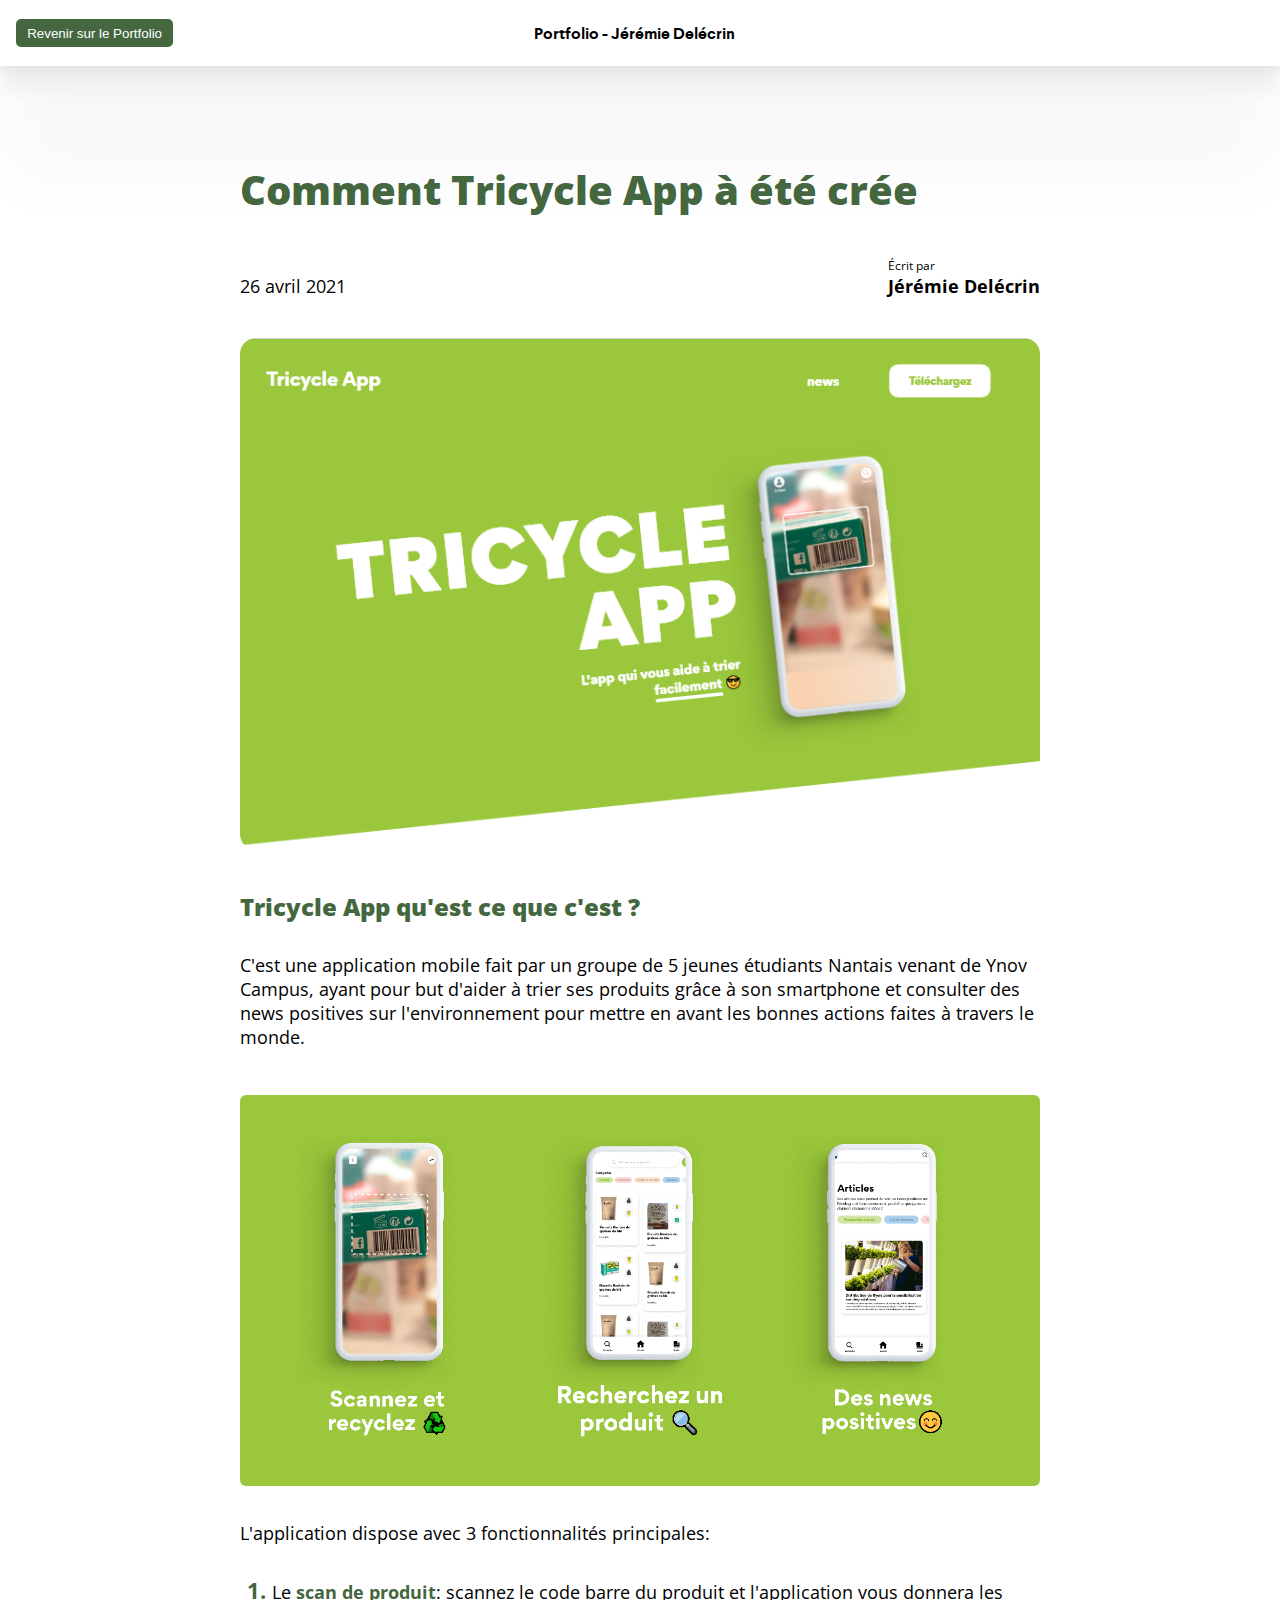
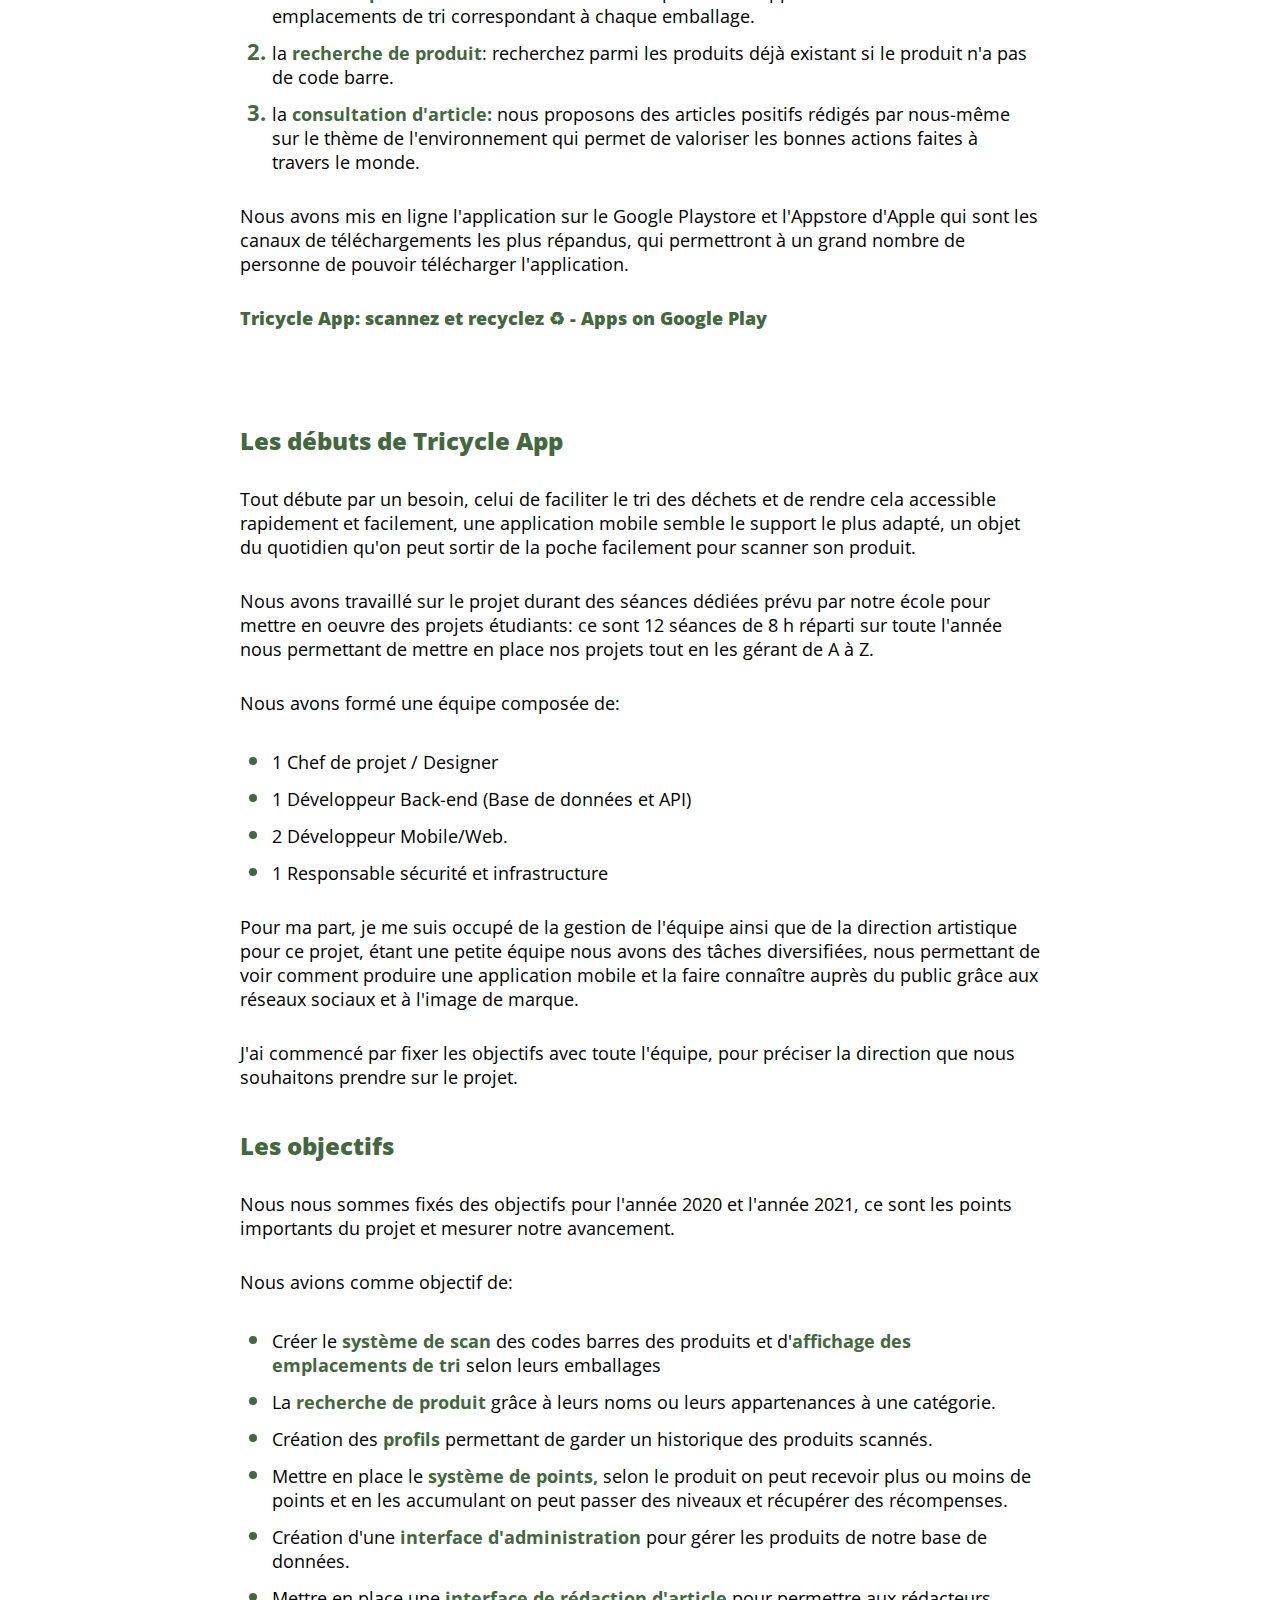
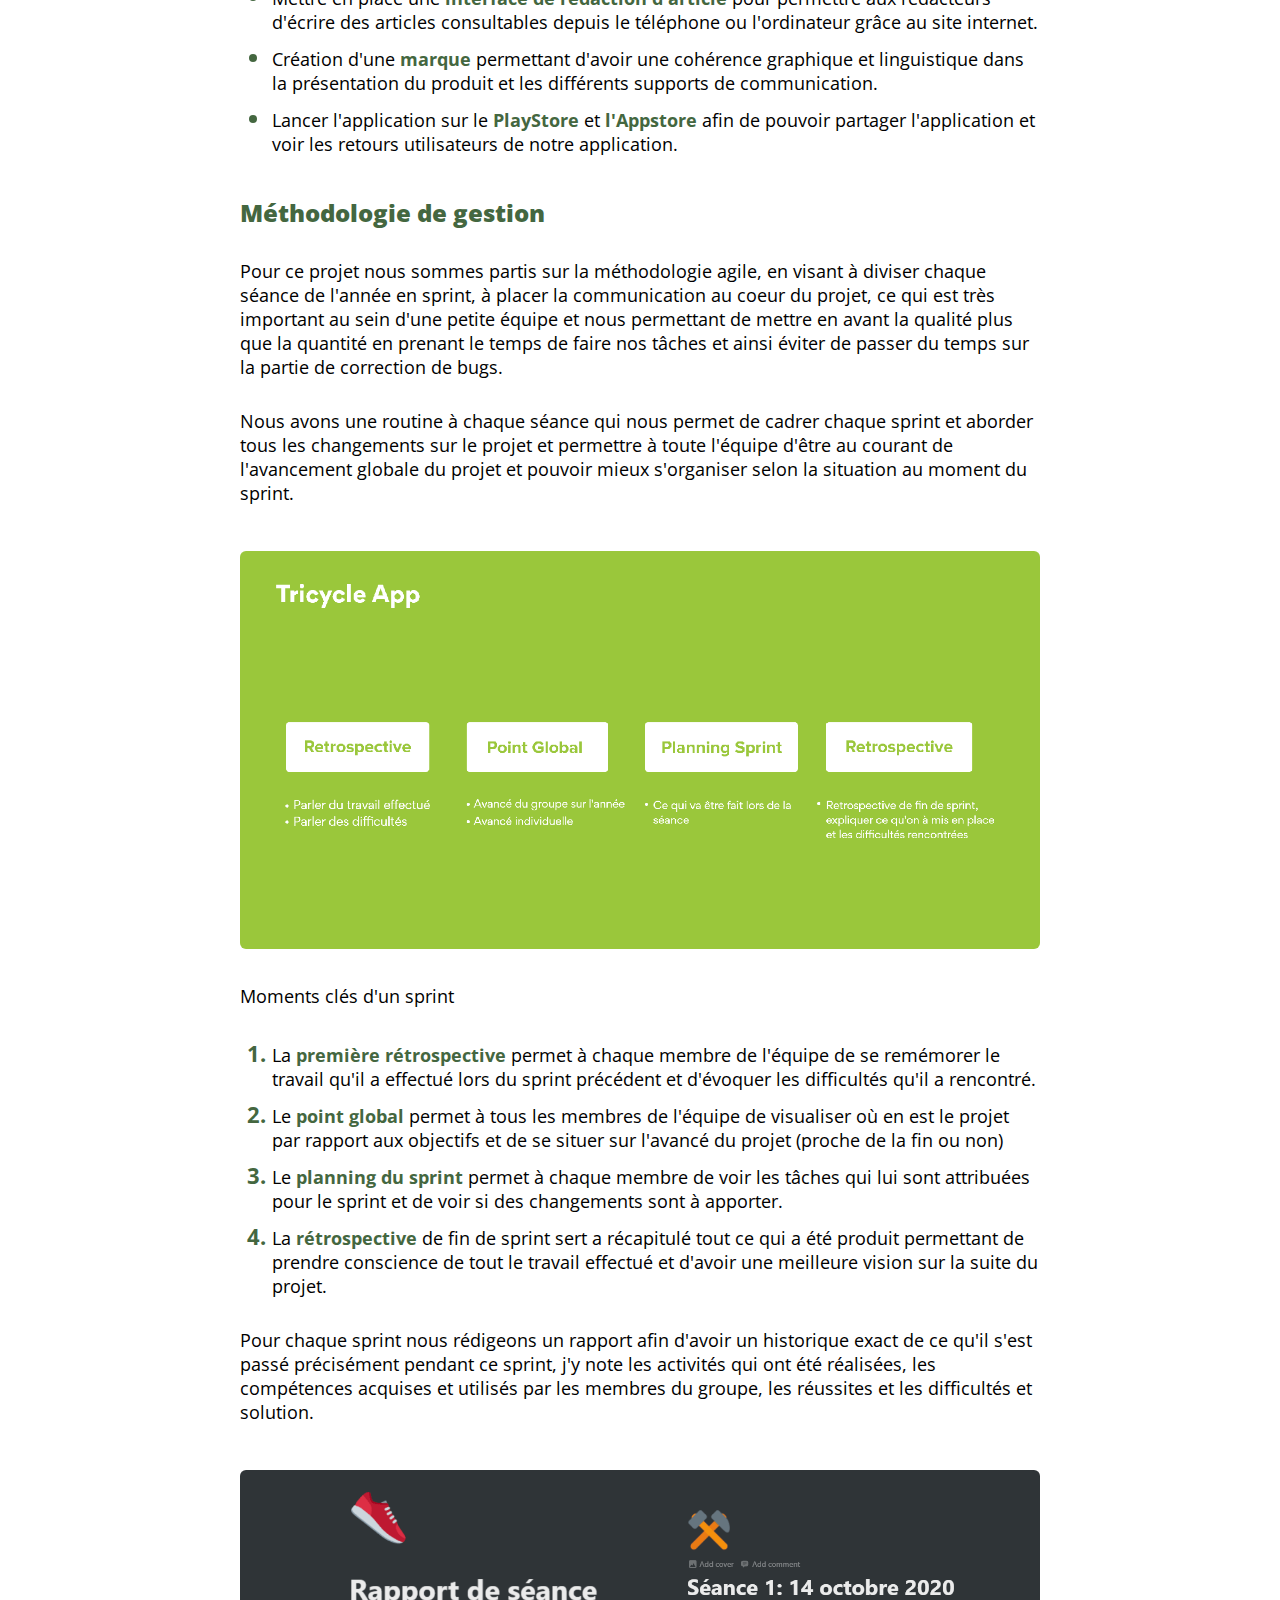
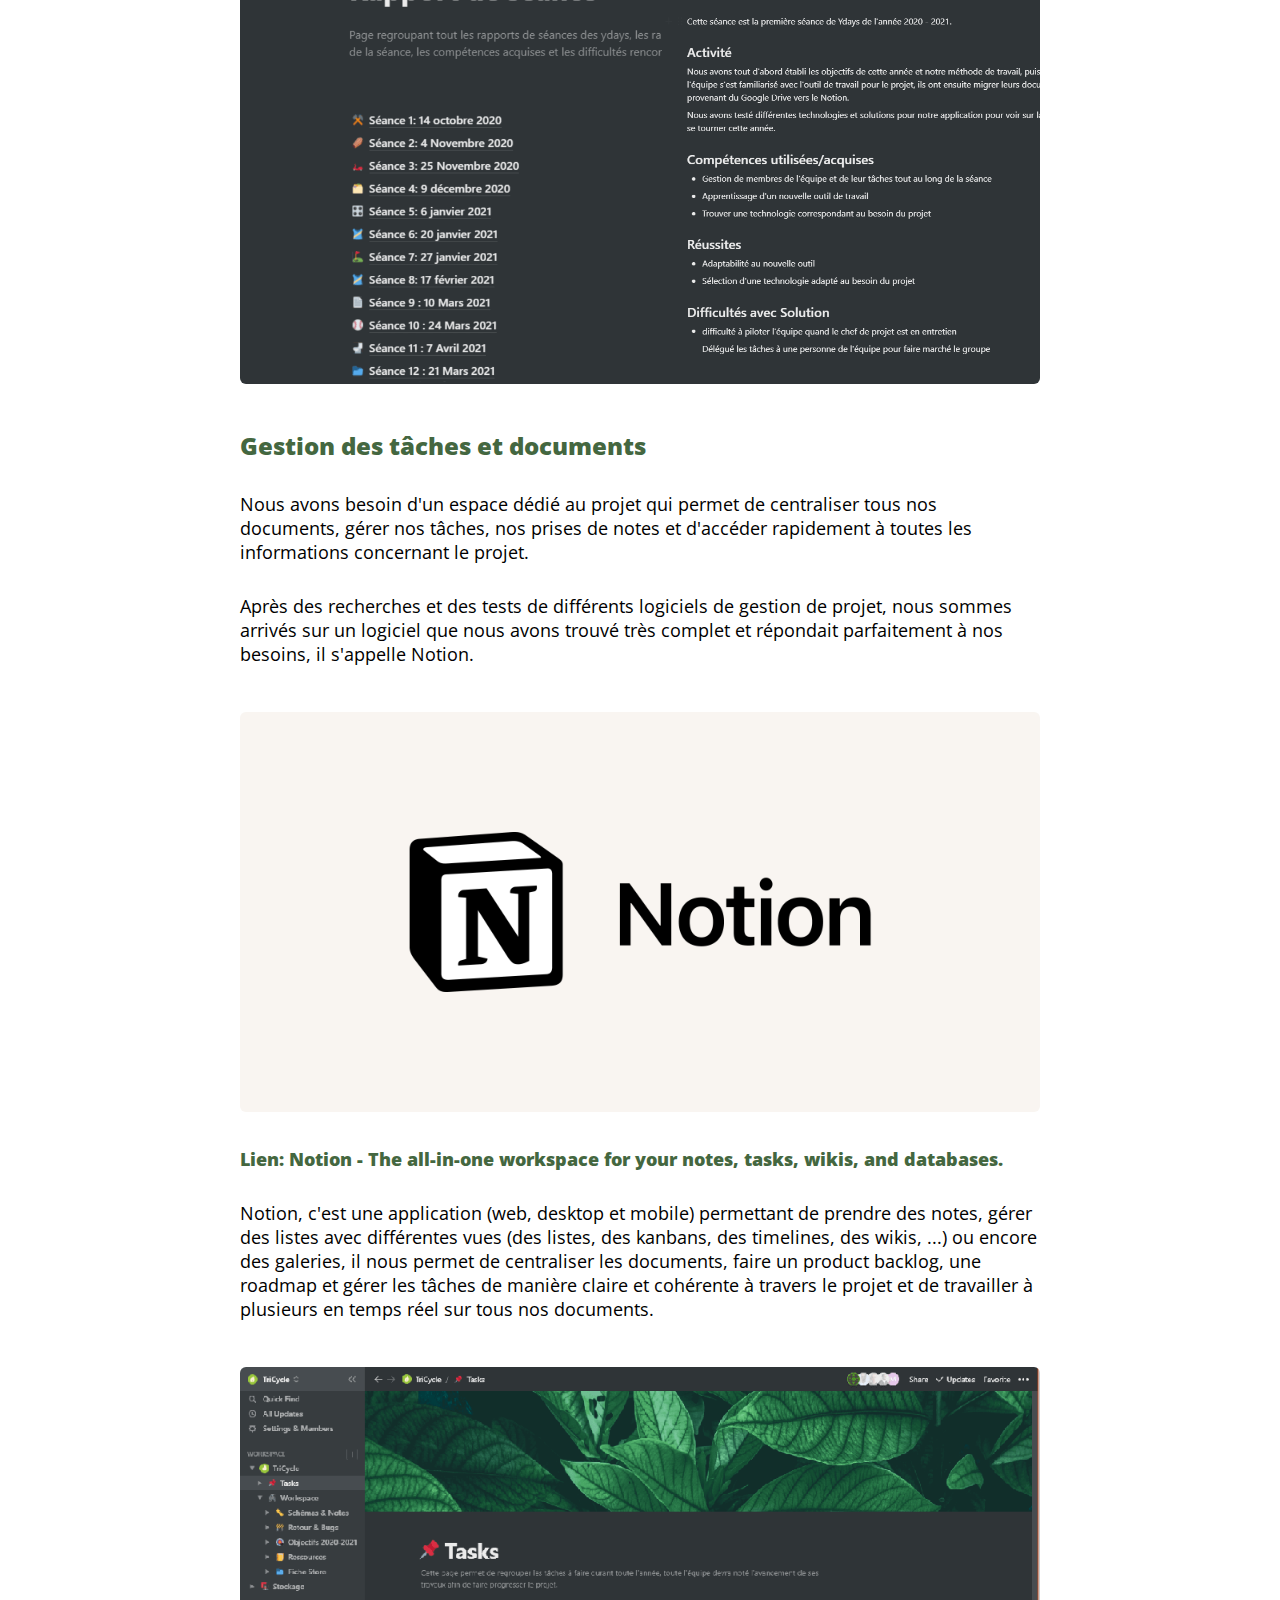
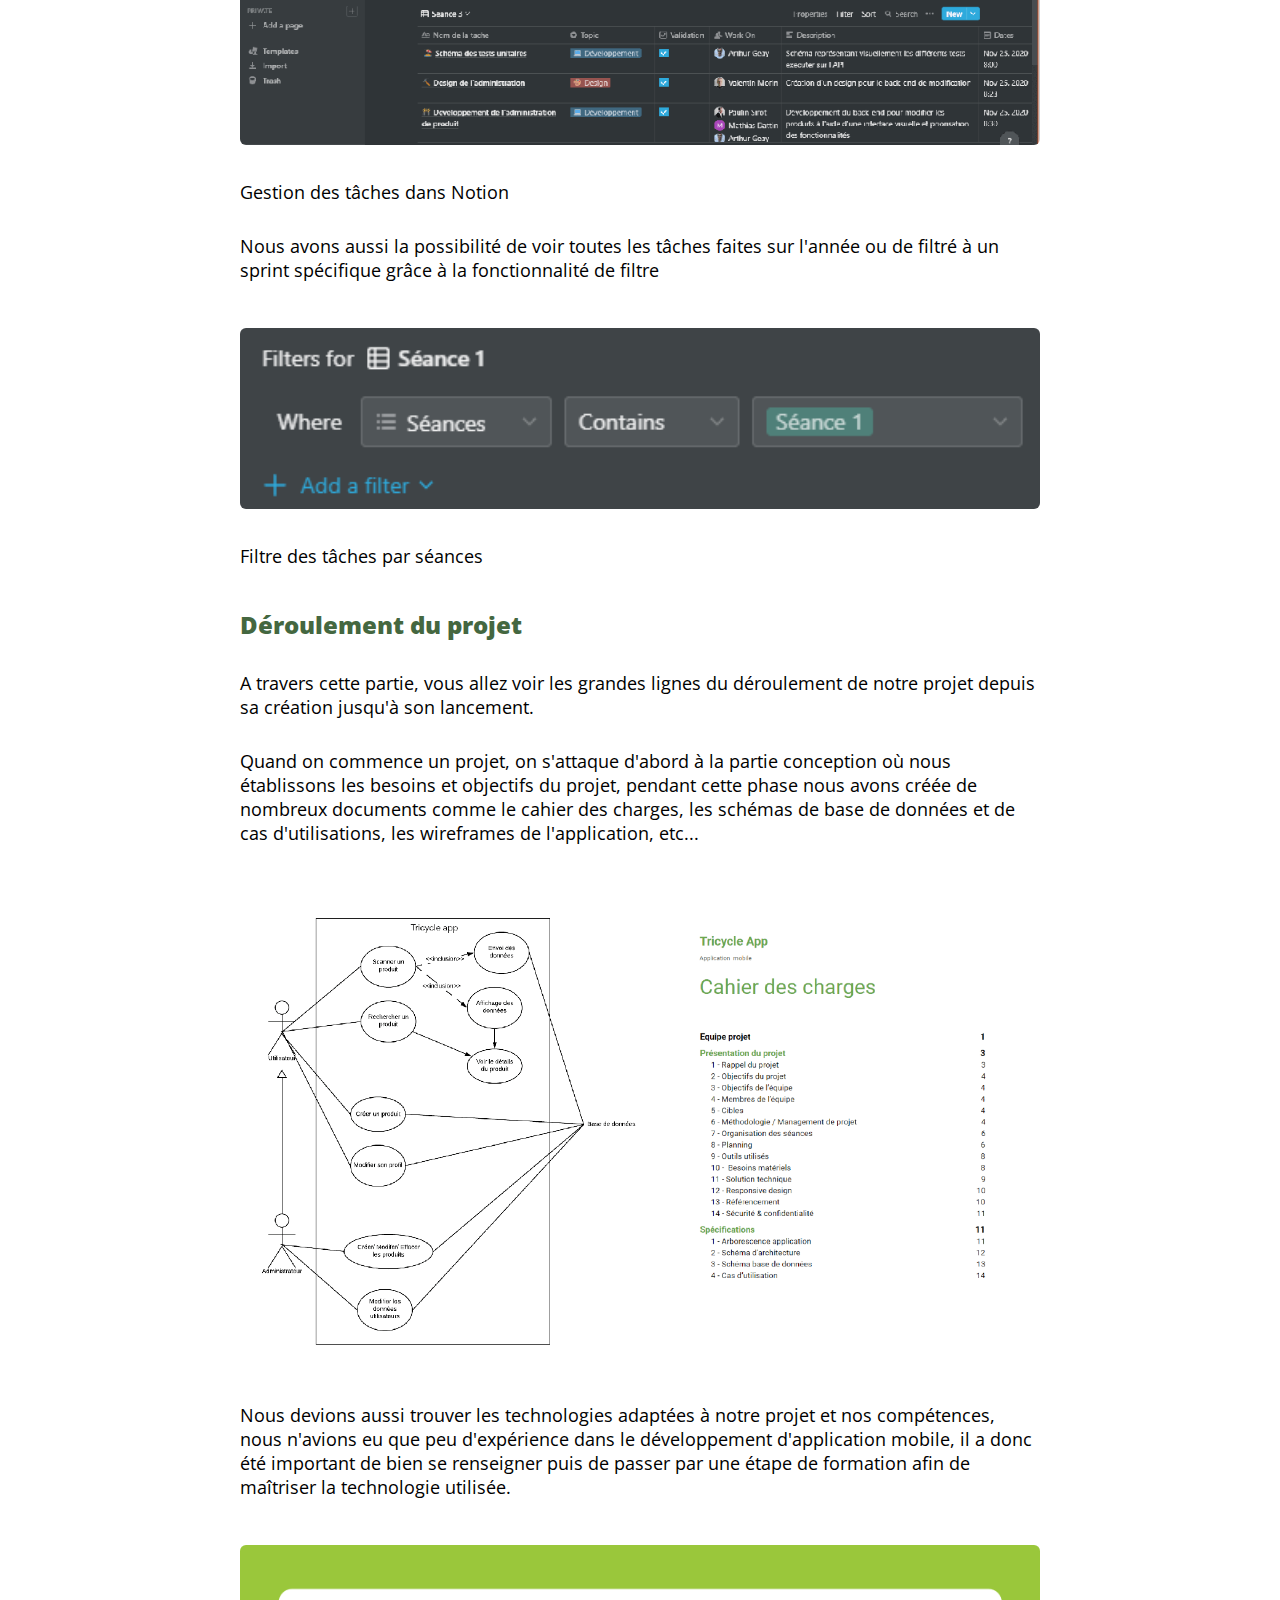
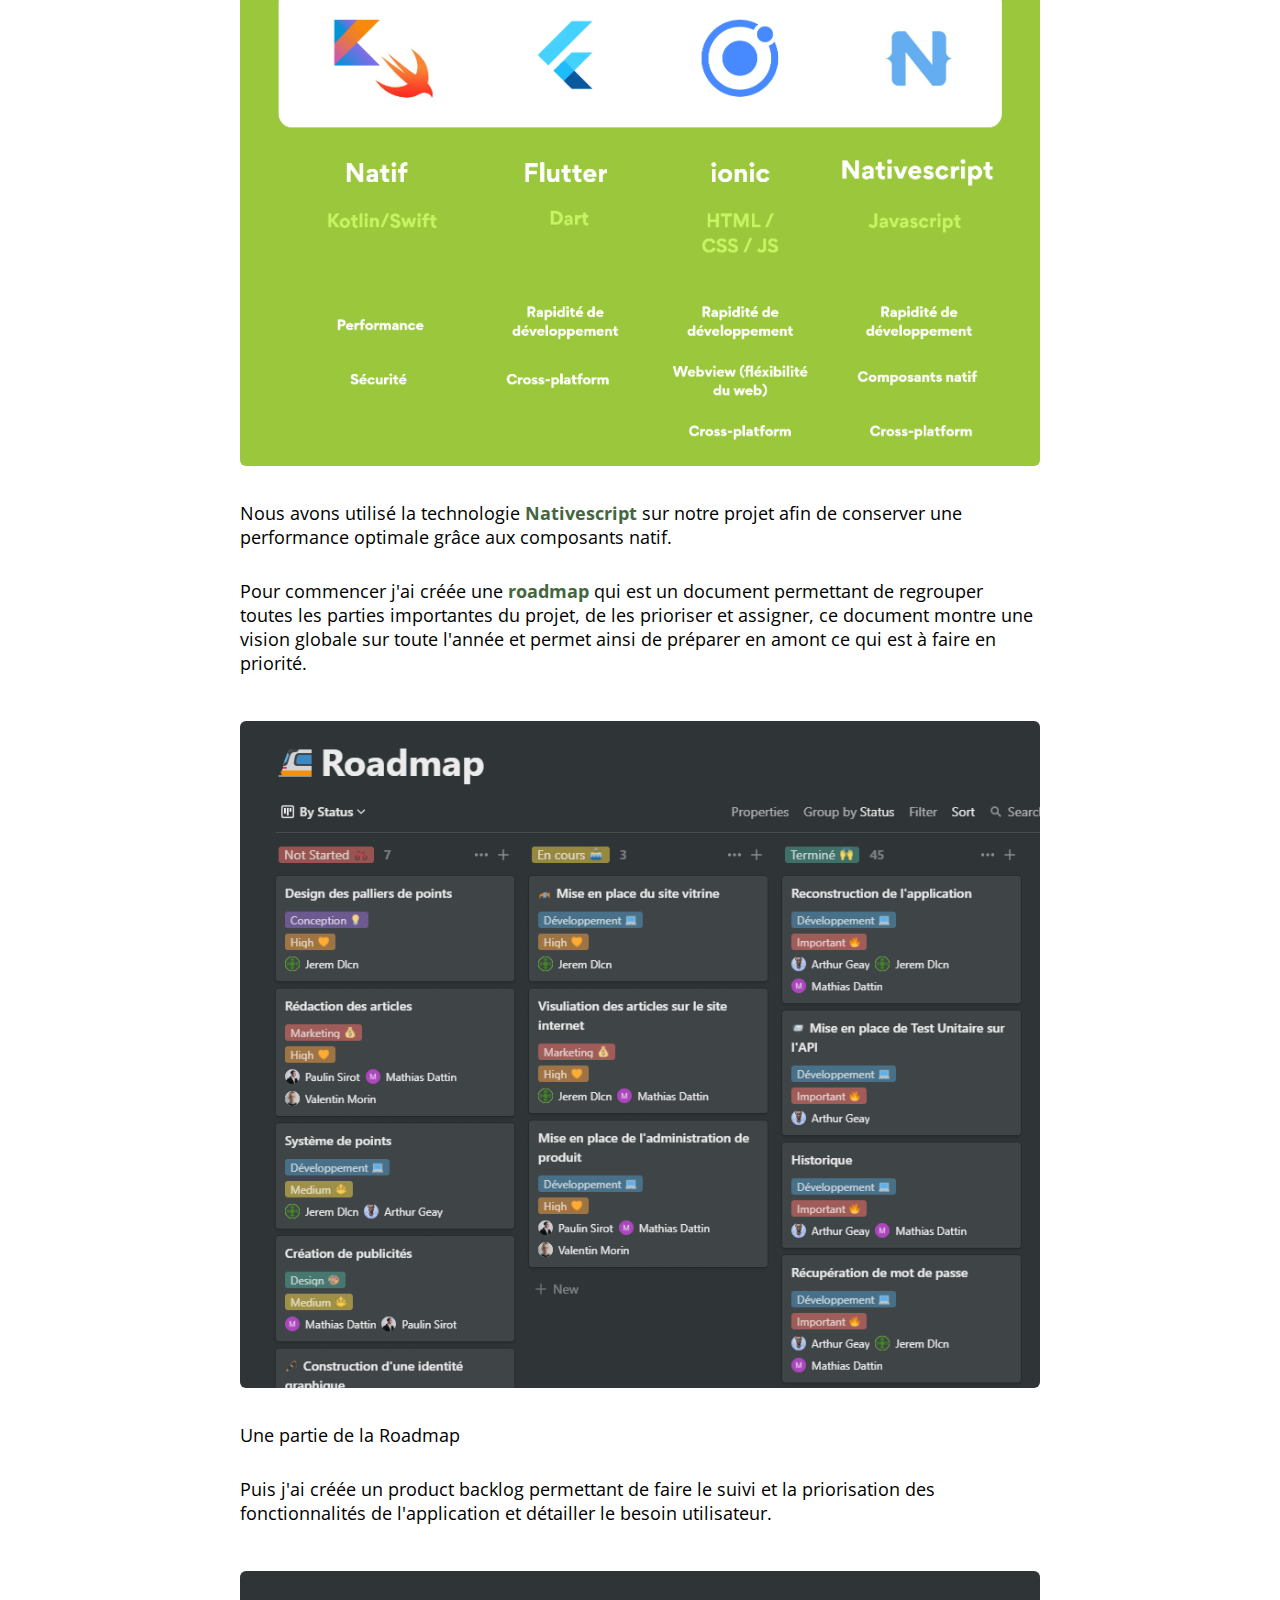
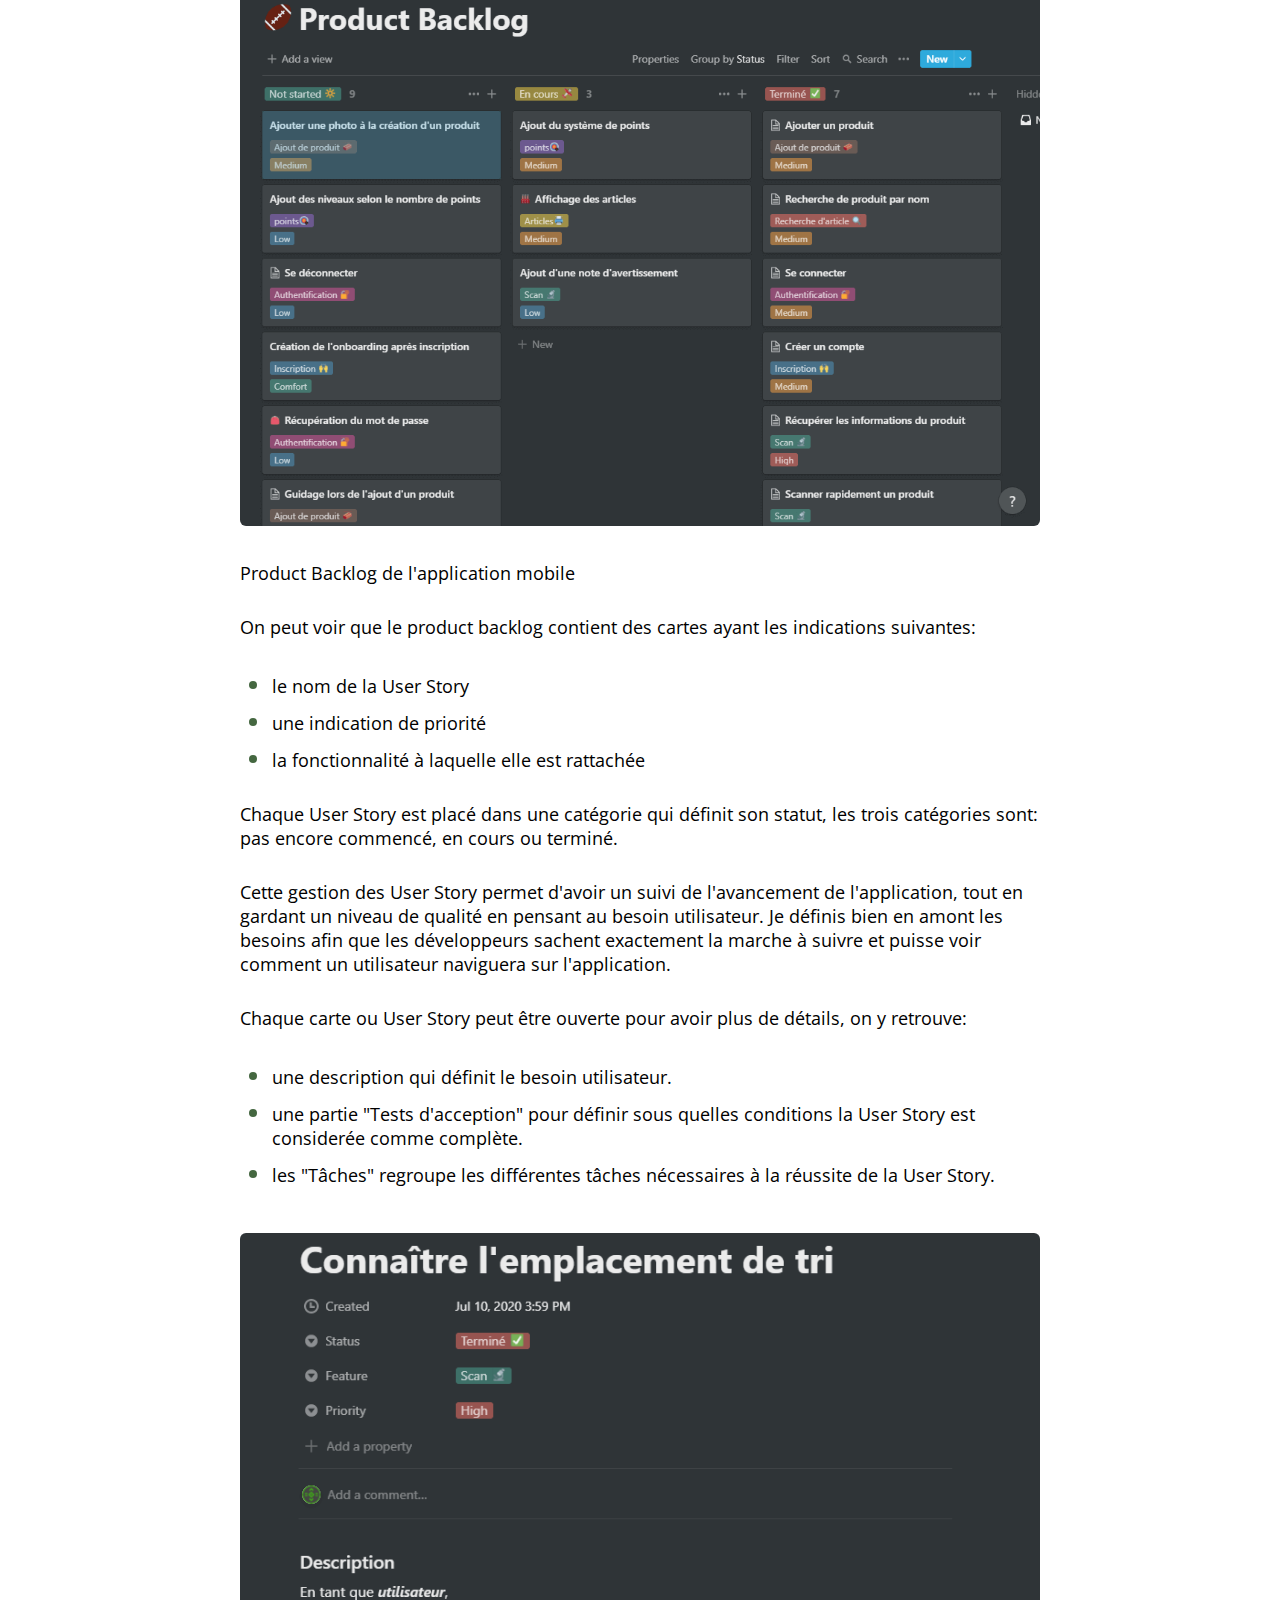
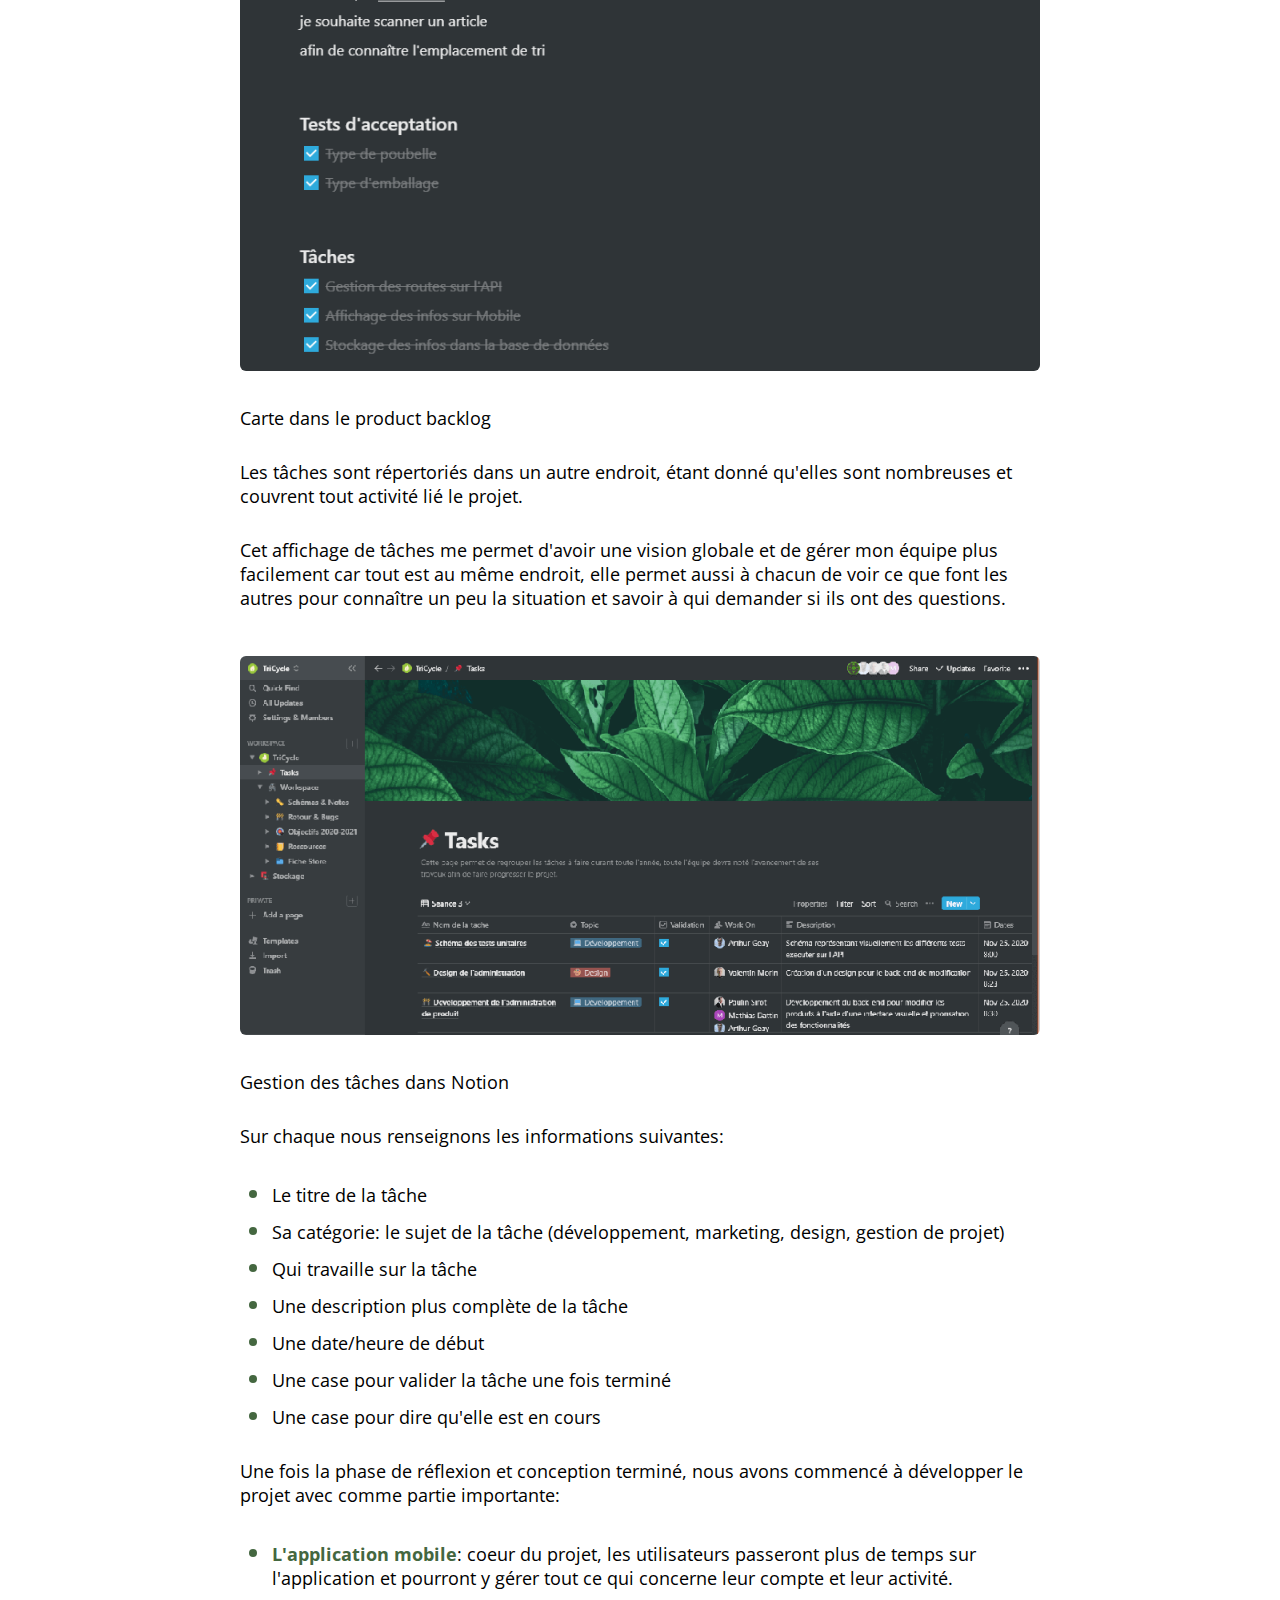
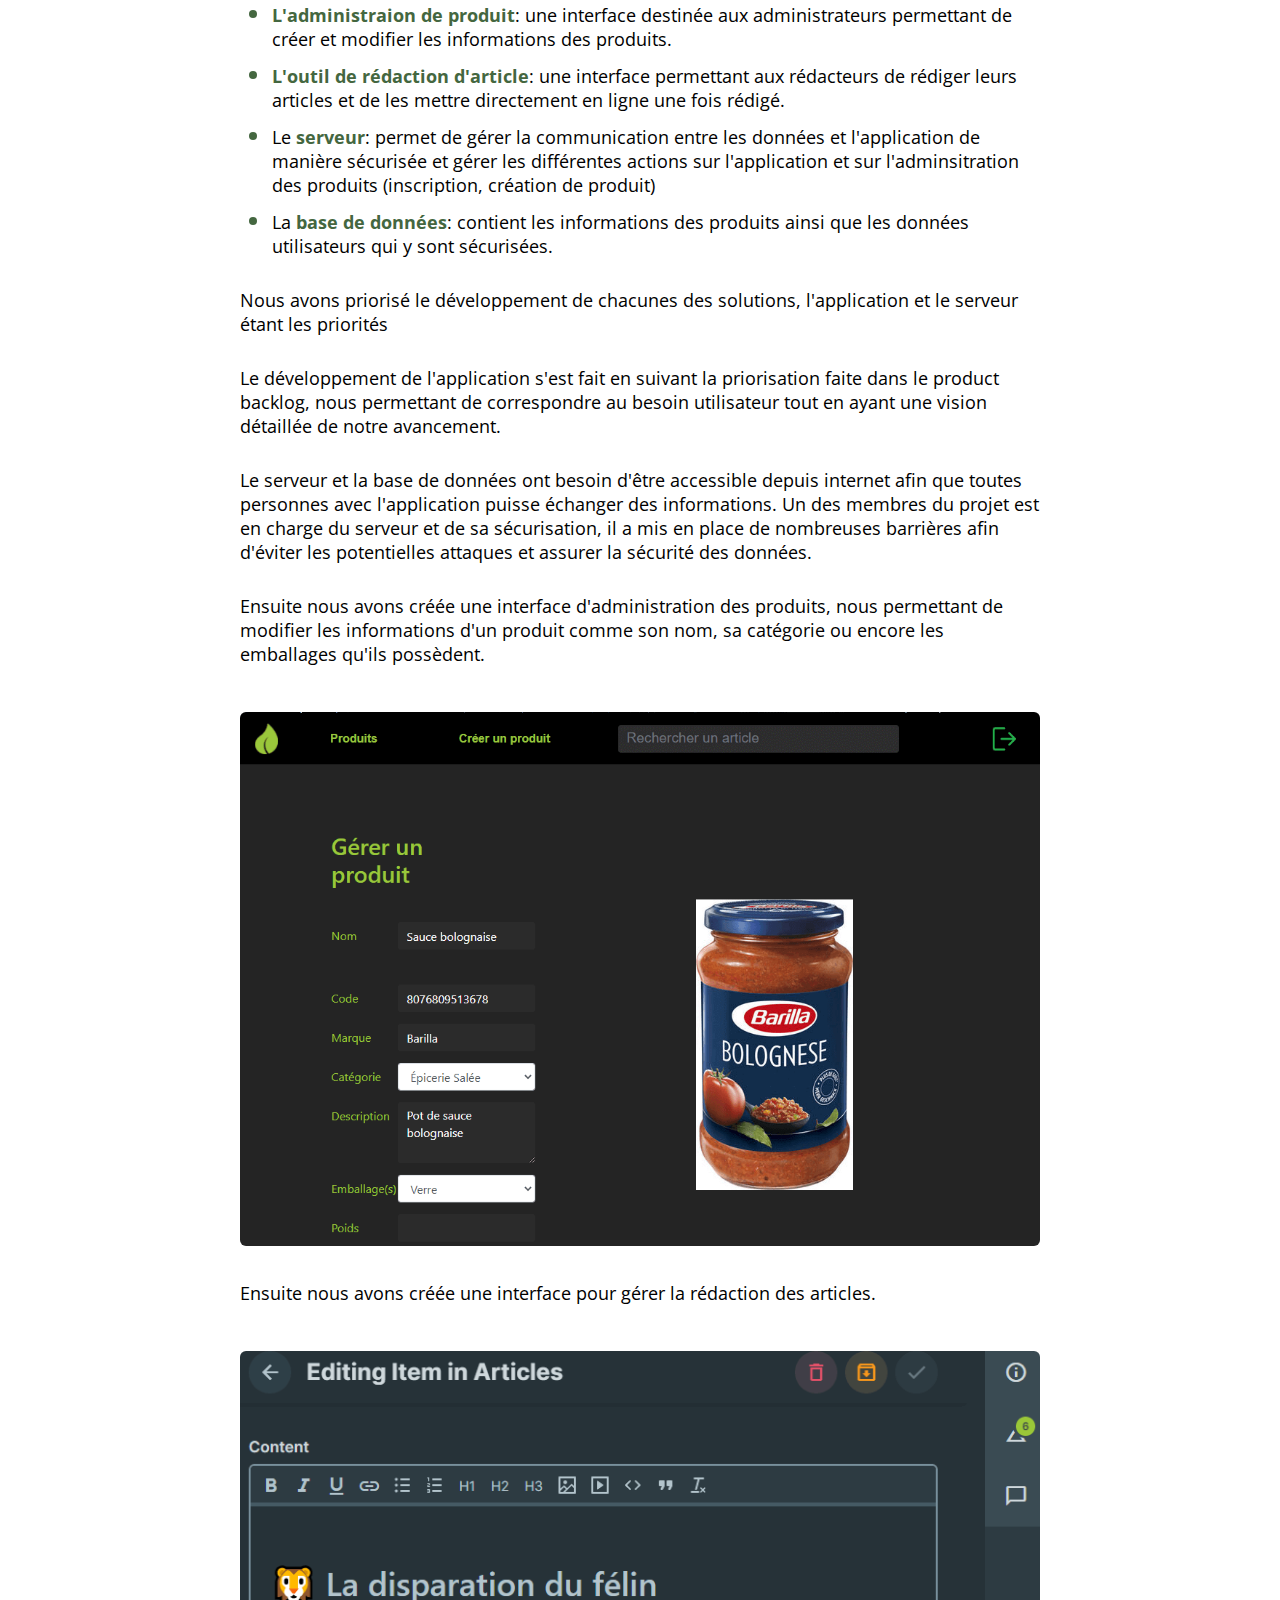
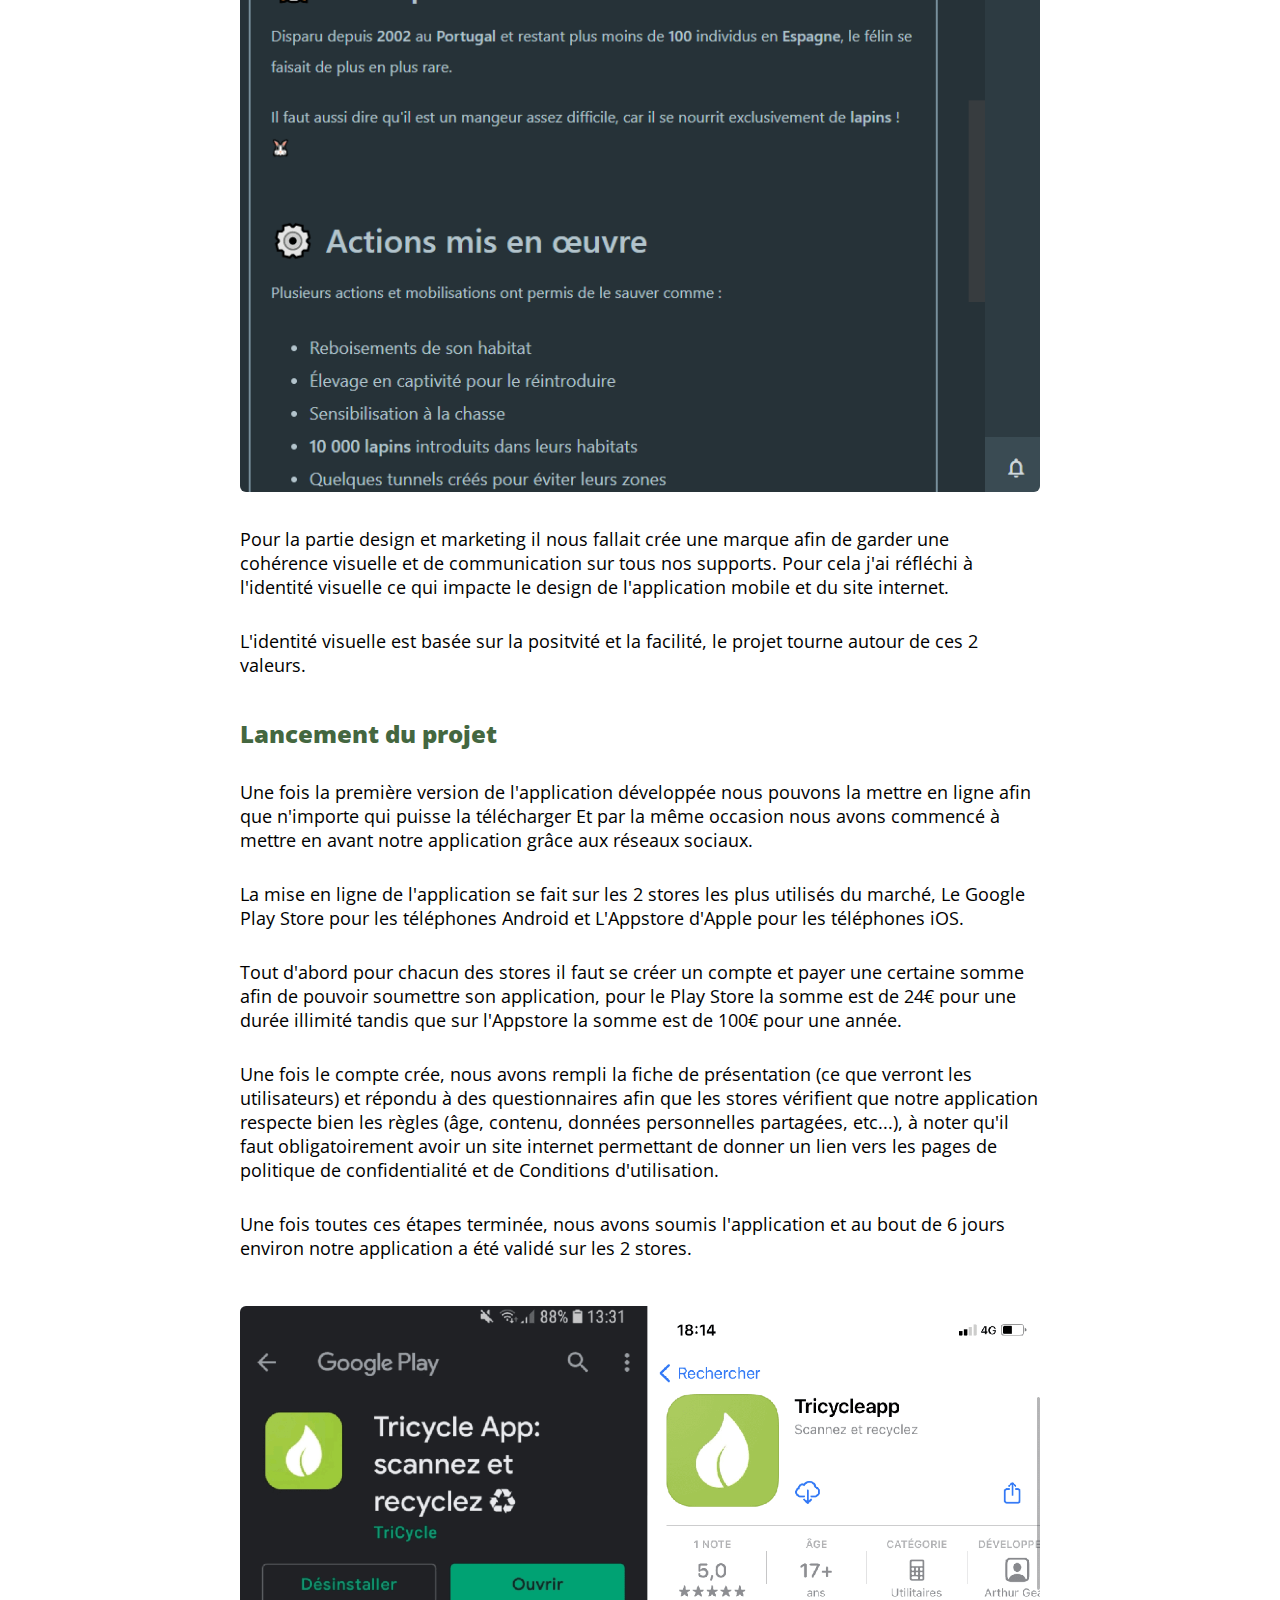
==== commit 9bf9528e: "🍱 adding notion assets and correction" ====
--- a/tricycle-app.html
+++ b/tricycle-app.html
@@ -52,140 +52,141 @@
 				</div>
 				<div class="article-content">
                     <h2>Tricycle App qu'est ce que c'est ?</h2>
-                    <p>C'est une application mobile fait par un groupe de 5 jeunes &eacute;tudiants Nantais venant de Ynov Campus, ayant pour but d'aider n'importe qui &agrave; trier ses produits gr&acirc;ce &agrave; son smartphone et consulter des news positives sur l'environnement pour mettre en avant les bonnes actions faites &agrave; travers le monde.</p>
+                    <p>C'est une application mobile fait par un groupe de 5 jeunes étudiants Nantais venant de Ynov Campus, ayant pour but d'aider à trier ses produits grâce à son smartphone et consulter des news positives sur l'environnement pour mettre en avant les bonnes actions faites à travers le monde.</p>
                     <p><img src="img/article/3features.png" alt="" /></p>
-                    <p>L'application dispose avec 3 fonctionnalti&eacute;s principales:</p>
+                    <p>L'application dispose avec 3 fonctionnalités principales:</p>
                     <ol>
-                    <li>Le <strong>scan de produit</strong>: scannez le code barre du produit et l'application vous donnera les emplacements de tri correspondant &agrave; chaque emballage.</li>
-                    <li>la <strong>recherche de produit</strong>: recherchez parmi les produits d&eacute;j&agrave; existant si le produit n'a pas de code barre.</li>
-                    <li>la <strong>consultation d'article:</strong> nous proposons des articles positifs r&eacute;dig&eacute;s par nous-m&ecirc;me sur le th&egrave;me de l'environnement qui permet de valoriser les bonnes actions faites &agrave; travers le monde.</li>
+                    <li>Le <strong>scan de produit</strong>: scannez le code barre du produit et l'application vous donnera les emplacements de tri correspondant à chaque emballage.</li>
+                    <li>la <strong>recherche de produit</strong>: recherchez parmi les produits déjà existant si le produit n'a pas de code barre.</li>
+                    <li>la <strong>consultation d'article:</strong> nous proposons des articles positifs rédigés par nous-même sur le thème de l'environnement qui permet de valoriser les bonnes actions faites à travers le monde.</li>
                     </ol>
-                    <p>Nous avons mis en ligne l'application sur le Google Playstore et l'Appstore d'Apple qui sont les canaux de t&eacute;l&eacute;chargements les plus r&eacute;pandus, qui permettront &agrave; un grand nombre de personne de pouvoir t&eacute;l&eacute;charger l'application.</p>
+                    <p>Nous avons mis en ligne l'application sur le Google Playstore et l'Appstore d'Apple qui sont les canaux de téléchargements les plus répandus, qui permettront à un grand nombre de personne de pouvoir télécharger l'application.</p>
                     <p><a href="https://play.google.com/store/apps/details?id=com.tricycle.app">Tricycle App: scannez et recyclez ♻ - Apps on Google Play</a></p>
                     <p>&nbsp;</p>
-                    <h2>Les d&eacute;buts de Tricycle App</h2>
-                    <p>Tout d&eacute;bute par un besoin, celui de faciliter le tri des d&eacute;chets et de rendre cela accessible rapidement et facilement, une application mobile semble le support le plus adapt&eacute;, un objet du quotidien qu'on peut sortir de la poche facilement pour scanner son produit.</p>
-                    <p>Nous avons travaill&eacute; sur le projet durant des s&eacute;ances d&eacute;di&eacute;es pr&eacute;vu par notre &eacute;cole pour mettre en oeuvre des projets &eacute;tudiants: ce sont 12 s&eacute;ances de 8 h r&eacute;parti sur toute l'ann&eacute;e nous permettant de mettre en place nos projets tout en les g&eacute;rant de A &agrave; Z.</p>
-                    <p>Nous avons form&eacute; une &eacute;quipe compos&eacute; de:</p>
+                    <h2>Les débuts de Tricycle App</h2>
+                    <p>Tout débute par un besoin, celui de faciliter le tri des déchets et de rendre cela accessible rapidement et facilement, une application mobile semble le support le plus adapté, un objet du quotidien qu'on peut sortir de la poche facilement pour scanner son produit.</p>
+                    <p>Nous avons travaillé sur le projet durant des séances dédiées prévu par notre école pour mettre en oeuvre des projets étudiants: ce sont 12 séances de 8 h réparti sur toute l'année nous permettant de mettre en place nos projets tout en les gérant de A à Z.</p>
+                    <p>Nous avons formé une équipe composée de:</p>
                     <ul>
                     <li>1 Chef de projet / Designer</li>
-                    <li>1 D&eacute;veloppeur Back-end (Base de donn&eacute;es et API)</li>
-                    <li>2 D&eacute;veloppeur Mobile/Web.</li>
-                    <li>1 Responsable s&eacute;curit&eacute; et infrastructure</li>
+                    <li>1 Développeur Back-end (Base de données et API)</li>
+                    <li>2 Développeur Mobile/Web.</li>
+                    <li>1 Responsable sécurité et infrastructure</li>
                     </ul>
-                    <p>Pour ma part, je me suis occup&eacute; de la gestion de l'&eacute;quipe ainsi que de la direction artistique pour ce projet, &eacute;tant une petite &eacute;quipe nous avons des t&acirc;ches diversifi&eacute;es, nous permettant de voir comment produire une application mobile et la faire conna&icirc;tre aupr&egrave;s du public gr&acirc;ce aux r&eacute;seaux sociaux et &agrave; l'image de marque.</p>
-                    <p>J'ai commenc&eacute; par fixer les objectifs avec toute l'&eacute;quipe, pour pr&eacute;ciser la direction que nous souhaitons prendre sur le projet.</p>
+                    <p>Pour ma part, je me suis occupé de la gestion de l'équipe ainsi que de la direction artistique pour ce projet, étant une petite équipe nous avons des tâches diversifiées, nous permettant de voir comment produire une application mobile et la faire connaître auprès du public grâce aux réseaux sociaux et à l'image de marque.</p>
+                    <p>J'ai commencé par fixer les objectifs avec toute l'équipe, pour préciser la direction que nous souhaitons prendre sur le projet.</p>
                     <h2>Les objectifs</h2>
-                    <p>Nous nous sommes fix&eacute;s des objectifs pour l'ann&eacute;e 2020 et l'ann&eacute;e 2021, nous permettant de fix&eacute;s les points importants du projet et mesurer notre avancement.</p>
+                    <p>Nous nous sommes fixés des objectifs pour l'année 2020 et l'année 2021, ce sont les points importants du projet et mesurer notre avancement.</p>
                     <p>Nous avions comme objectif de:</p>
                     <ul>
-                    <li>Cr&eacute;er le <strong>syst&egrave;me de scan</strong> des codes barres des produits et d'<strong>affichage des emplacements de tri</strong> selon leurs emballages</li>
-                    <li>La <strong>recherche de produit</strong> gr&acirc;ce &agrave; leurs noms ou leurs appartenance &agrave; une cat&eacute;gorie.</li>
-                    <li>Cr&eacute;ation des <strong>profils</strong> permettant de garder un historique des produits scann&eacute;es.</li>
-                    <li>Mettre en place le <strong>syst&egrave;me de points,</strong> selon le produit on peut recevoir plus ou moins de points et en les accumulant on peut passer des niveaux et r&eacute;cup&eacute;rer des r&eacute;compenses.</li>
-                    <li>Cr&eacute;ation d'une <strong>interface d'administration</strong> pour g&eacute;rer les produits de notre base de donn&eacute;es.</li>
-                    <li>Mettre en place une <strong>interface de r&eacute;daction d'article</strong> pour permettre aux r&eacute;dacteurs d'&eacute;crire des articles consultable depuis le t&eacute;l&eacute;phone ou l'ordinateur gr&acirc;ce au site internet.</li>
-                    <li>Cr&eacute;ation d'une <strong>marque</strong> permettant d'avoir une coh&eacute;rence graphique et linguistique dans la pr&eacute;sentation du produit et les diff&eacute;rents supports de communication.</li>
+                    <li>Créer le <strong>système de scan</strong> des codes barres des produits et d'<strong>affichage des emplacements de tri</strong> selon leurs emballages</li>
+                    <li>La <strong>recherche de produit</strong> grâce à leurs noms ou leurs appartenances à une catégorie.</li>
+                    <li>Création des <strong>profils</strong> permettant de garder un historique des produits scannés.</li>
+                    <li>Mettre en place le <strong>système de points,</strong> selon le produit on peut recevoir plus ou moins de points et en les accumulant on peut passer des niveaux et récupérer des récompenses.</li>
+                    <li>Création d'une <strong>interface d'administration</strong> pour gérer les produits de notre base de données.</li>
+                    <li>Mettre en place une <strong>interface de rédaction d'article</strong> pour permettre aux rédacteurs d'écrire des articles consultables depuis le téléphone ou l'ordinateur grâce au site internet.</li>
+                    <li>Création d'une <strong>marque</strong> permettant d'avoir une cohérence graphique et linguistique dans la présentation du produit et les différents supports de communication.</li>
                     <li>Lancer l'application sur le <strong>PlayStore</strong> et <strong>l'Appstore</strong> afin de pouvoir partager l'application et voir les retours utilisateurs de notre application.</li>
                     </ul>
-                    <h2>M&eacute;thodologie de gestion</h2>
-                    <p>Pour ce projet nous sommes partis sur la m&eacute;thodologie agile, nous permettant de diviser chaque s&eacute;ance de l'ann&eacute;e en sprint, de placer la communication au coeur du projet, ce qui est tr&egrave;s important au sein d'une petit &eacute;quipe et nous permettant de mettre en avant la qualit&eacute; plus que la quantit&eacute; en prenant le temps de faire nos t&acirc;ches et ainsi &eacute;viter de passer du temps sur la partie de correction de bugs..</p>
-                    <p>Nous avons une routine &agrave; chaque s&eacute;ance qui nous permet de cadrer chaque sprint et aborder tout les changements sur le projet et permettre &agrave; toute l'&eacute;quipe d'&ecirc;tre au courant de l'avancement globale du projet et pouvoir mieux s'organiser selon la situation au moment du sprint.</p>
+                    <h2>Méthodologie de gestion</h2>
+                    <p>Pour ce projet nous sommes partis sur la méthodologie agile, en visant à diviser chaque séance de l'année en sprint, à placer la communication au coeur du projet, ce qui est très important au sein d'une petite équipe et nous permettant de mettre en avant la qualité plus que la quantité en prenant le temps de faire nos tâches et ainsi éviter de passer du temps sur la partie de correction de bugs.</p>
+                    <p>Nous avons une routine à chaque séance qui nous permet de cadrer chaque sprint et aborder tous les changements sur le projet et permettre à toute l'équipe d'être au courant de l'avancement globale du projet et pouvoir mieux s'organiser selon la situation au moment du sprint.</p>
                     <p><img src="img/article/Sprint_Planning.png" alt="" /></p>
-                    <p>Moments cl&eacute;s d'un sprint</p>
+                    <p>Moments clés d'un sprint</p>
                     <ol>
-                    <li>La <strong>premi&egrave;re r&eacute;trospective</strong> permet &agrave; chaque membre de l'&eacute;quipe de ce rem&eacute;morer le travail qu'il &agrave; effectu&eacute; lors du sprint pr&eacute;c&eacute;dent et d'&eacute;voqu&eacute; les difficult&eacute;s qu'il a rencontr&eacute;.</li>
-                    <li>Le <strong>point global</strong> permet &agrave; tout les membres de l'&eacute;quipe de visualiser o&ugrave; en est le projet par rapport aux objectifs et de se situer sur l'avanc&eacute; du projet (proche de la fin ou non)</li>
-                    <li>Le <strong>planning du sprint</strong> permet &agrave; chaque membre de voir les t&acirc;ches qui lui sont attribu&eacute;es pour le sprint et de voir si des changements sont &agrave; apport&eacute;s.</li>
-                    <li>La <strong>retrospective</strong> de fin de sprint sert &agrave; r&eacute;capitul&eacute; tout ce qui &agrave; &eacute;t&eacute; produit permettant de prendre conscience de tout le travail effectu&eacute; et d'avoir une meilleur vision sur la suite du projet.</li>
+                    <li>La <strong>première rétrospective</strong> permet à chaque membre de l'équipe de se remémorer le travail qu'il a effectué lors du sprint précédent et d'évoquer les difficultés qu'il a rencontré.</li>
+                    <li>Le <strong>point global</strong> permet à tous les membres de l'équipe de visualiser où en est le projet par rapport aux objectifs et de se situer sur l'avancé du projet (proche de la fin ou non)</li>
+                    <li>Le <strong>planning du sprint</strong> permet à chaque membre de voir les tâches qui lui sont attribuées pour le sprint et de voir si des changements sont à apporter.</li>
+                    <li>La <strong>rétrospective</strong> de fin de sprint sert a récapitulé tout ce qui a été produit permettant de prendre conscience de tout le travail effectué et d'avoir une meilleure vision sur la suite du projet.</li>
                     </ol>
-                    <p>Pour chaque sprint nous r&eacute;digeons un rapport afin d'avoir un historique exact de ce qu'il s'est pass&eacute; pr&eacute;cisement pendant ce sprint, j'y note les activit&eacute;s qui ont &eacute;t&eacute; r&eacute;alis&eacute;s, les comp&eacute;tences acquises et utilis&eacute;s par les membres du groupe, les r&eacute;ussites et les difficult&eacute;s et solution.</p>
+                    <p>Pour chaque sprint nous rédigeons un rapport afin d'avoir un historique exact de ce qu'il s'est passé précisément pendant ce sprint, j'y note les activités qui ont été réalisées, les compétences acquises et utilisés par les membres du groupe, les réussites et les difficultés et solution.</p>
                     <p><img src="img/article/rapport.png" alt="" /></p>
-                    <h2>Gestion des t&acirc;ches et documents</h2>
-                    <p>Nous avons besoin d'un espace d&eacute;di&eacute; au projet qui permet de centraliser tout nos documents, g&eacute;rer nos t&acirc;ches, nos prises de notes et d'acc&eacute;der rapidement &agrave; toutes les informations concernant le projet.</p>
-                    <p>Apr&egrave;s des recherches et des tests de diff&eacute;rents logiciels de gestion de projet, nous sommes arriv&eacute;s sur un logiciel que nous avons trouv&eacute; tr&egrave;s complet et r&eacute;pondait parfaitement &agrave; nos besoins, il s'appelle Notion.</p>
-                    <p><a href="https://notion.so">Notion - The all-in-one workspace for your notes, tasks, wikis, and databases.</a></p>
-                    <p>Notion, c'est une application (web, desktop et mobile) permettant de prendre des notes, g&eacute;rer des listes avec diff&eacute;rentes vues (des listes, des kanbans, des timelines, des wikis, ...) ou encore des galleries, il nous permet de centraliser les documents, faire un product backlog, une roadmap et g&eacute;rer les t&acirc;ches de mani&egrave;re claire et coh&eacute;rente &agrave; travers le projet et de travailler &agrave; plusieurs en temps r&eacute;el sur tout nos documents.</p>
+                    <h2>Gestion des tâches et documents</h2>
+                    <p>Nous avons besoin d'un espace dédié au projet qui permet de centraliser tous nos documents, gérer nos tâches, nos prises de notes et d'accéder rapidement à toutes les informations concernant le projet.</p>
+                    <p>Après des recherches et des tests de différents logiciels de gestion de projet, nous sommes arrivés sur un logiciel que nous avons trouvé très complet et répondait parfaitement à nos besoins, il s'appelle Notion.</p>
+                    <p><img src="img/article/notion.png" alt="" /></p>
+                    <p><a href="https://notion.so">Lien: Notion - The all-in-one workspace for your notes, tasks, wikis, and databases.</a></p>
+                    <p>Notion, c'est une application (web, desktop et mobile) permettant de prendre des notes, gérer des listes avec différentes vues (des listes, des kanbans, des timelines, des wikis, ...) ou encore des galeries, il nous permet de centraliser les documents, faire un product backlog, une roadmap et gérer les tâches de manière claire et cohérente à travers le projet et de travailler à plusieurs en temps réel sur tous nos documents.</p>
                     <p><img src="img/article/tasks.png" alt="" /></p>
-                    <p>Gestion des t&acirc;ches dans Notion</p>
-                    <p>Nous avons aussi la possiblit&eacute; de voir toutes les t&acirc;ches faites sur l'ann&eacute;e ou de filtr&eacute; &agrave; un sprint sp&eacute;cifique gr&acirc;ce &agrave; la fonctionnalit&eacute; de filtre</p>
+                    <p>Gestion des tâches dans Notion</p>
+                    <p>Nous avons aussi la possibilité de voir toutes les tâches faites sur l'année ou de filtré à un sprint spécifique grâce à la fonctionnalité de filtre</p>
                     <p><img src="img/article/filter.png" alt="" /></p>
-                    <p>Filtre des t&acirc;ches par s&eacute;ances</p>
-                    <h2>D&eacute;roulement du projet</h2>
-                    <p>A travers cette partie, vous allez voir les grandes lignes du d&eacute;roulement de notre projet depuis sa cr&eacute;ation jusqu'&agrave; son lancement.</p>
-                    <p>Quand on commence un projet, on s'attaque d'abord &agrave; la partie conception o&ugrave; nous &eacute;tablissons les besoins et objectifs du projet, pendant cette phase nous avons cr&eacute;e de nombreux documents comme le cahier des charges, les sch&eacute;ma de base de donn&eacute;es et de cas d'utilisations, les wireframes de l'application, etc...</p>
+                    <p>Filtre des tâches par séances</p>
+                    <h2>Déroulement du projet</h2>
+                    <p>A travers cette partie, vous allez voir les grandes lignes du déroulement de notre projet depuis sa création jusqu'à son lancement.</p>
+                    <p>Quand on commence un projet, on s'attaque d'abord à la partie conception où nous établissons les besoins et objectifs du projet, pendant cette phase nous avons créée de nombreux documents comme le cahier des charges, les schémas de base de données et de cas d'utilisations, les wireframes de l'application, etc...</p>
                     <p><img src="img/article/tricycleapp-documents.png" alt="" /></p>
-                    <p>Nous devions aussi trouv&eacute; les technologies adapt&eacute;s &agrave; notre projet et nos comp&eacute;tences, nous n'avions eu que peu d'exp&eacute;rience dans le d&eacute;veloppement d'application mobile, il a donc &eacute;t&eacute; important de bien se renseigner puis de passer par une &eacute;tape de formation afin de ma&icirc;triser la technologie utilis&eacute;s.</p>
+                    <p>Nous devions aussi trouver les technologies adaptées à notre projet et nos compétences, nous n'avions eu que peu d'expérience dans le développement d'application mobile, il a donc été important de bien se renseigner puis de passer par une étape de formation afin de maîtriser la technologie utilisée.</p>
                     <p><img src="img/article/Technologie.png" alt="" /></p>
-                    <p>Nous avons utilis&eacute; la technologie Nativescript sur notre projet afin de conserver une performance optimale gr&acirc;ce aux composants natif.</p>
-                    <p>Pour commencer j'ai cr&eacute;e une <strong>roadmap</strong> qui est un document permettant de regrouper toutes les parties importantes du projet, de les prioris&eacute;es et assign&eacute;es, ce document montre une vision globale sur toute l'ann&eacute;e et permet ainsi de pr&eacute;parer en amont ce qui est &agrave; faire en priorit&eacute;.</p>
+                    <p>Nous avons utilisé la technologie <strong>Nativescript</strong> sur notre projet afin de conserver une performance optimale grâce aux composants natif.</p>
+                    <p>Pour commencer j'ai créée une <strong>roadmap</strong> qui est un document permettant de regrouper toutes les parties importantes du projet, de les prioriser et assigner, ce document montre une vision globale sur toute l'année et permet ainsi de préparer en amont ce qui est à faire en priorité.</p>
                     <p><img src="img/article/roadmap.png" alt="" /></p>
                     <p>Une partie de la Roadmap</p>
-                    <p>Puis j'ai cr&eacute;e un product backlog permettant de faire le suivi et la priorisation des fonctionnalit&eacute;s de l'application et d&eacute;tailler le besoin utilisateur.</p>
+                    <p>Puis j'ai créée un product backlog permettant de faire le suivi et la priorisation des fonctionnalités de l'application et détailler le besoin utilisateur.</p>
                     <p><img src="img/article/product-bcklog.png" alt="" /></p>
                     <p>Product Backlog de l'application mobile</p>
                     <p>On peut voir que le product backlog contient des cartes ayant les indications suivantes:</p>
                     <ul>
                     <li>le nom de la User Story</li>
-                    <li>une indication de priorit&eacute;</li>
-                    <li>la fonctionnalit&eacute; &agrave; laquelle elle est rattach&eacute;</li>
+                    <li>une indication de priorité</li>
+                    <li>la fonctionnalité à laquelle elle est rattachée</li>
                     </ul>
-                    <p>Chaque User Story est plac&eacute; dans une cat&eacute;gorie qui d&eacute;fini son statut, les trois cat&eacute;gories sont: pas encore commenc&eacute;, en cours ou termin&eacute;.</p>
-                    <p>Cette gestion des User Story permet d'avoir un suivi de l'avancement de l'application, tout en gardant un niveau de qualit&eacute; en pensant au besoin utilisateur. Je d&eacute;fini bien en amont les besoins afin que les d&eacute;veloppeurs sachent exactement la marche &agrave; suivre et puisse voir comment un utilisateur naviguera sur l'application.</p>
-                    <p>Chaque carte ou User Story peu &ecirc;tre ouverte pour avoir plus de d&eacute;tail, on y retrouve:</p>
+                    <p>Chaque User Story est placé dans une catégorie qui définit son statut, les trois catégories sont: pas encore commencé, en cours ou terminé.</p>
+                    <p>Cette gestion des User Story permet d'avoir un suivi de l'avancement de l'application, tout en gardant un niveau de qualité en pensant au besoin utilisateur. Je définis bien en amont les besoins afin que les développeurs sachent exactement la marche à suivre et puisse voir comment un utilisateur naviguera sur l'application.</p>
+                    <p>Chaque carte ou User Story peut être ouverte pour avoir plus de détails, on y retrouve:</p>
                     <ul>
-                    <li>une description qui d&eacute;fini le besoin utilisateur.</li>
-                    <li>une partie "Tests d'acception" pour d&eacute;finir sous quelles conditions la User Story est consider&eacute; comme compl&egrave;te.</li>
-                    <li>les "T&acirc;ches" regroupe les diff&eacute;rentes t&acirc;ches n&eacute;cessaire &agrave; la r&eacute;ussite de la User Story.</li>
+                    <li>une description qui définit le besoin utilisateur.</li>
+                    <li>une partie "Tests d'acception" pour définir sous quelles conditions la User Story est considerée comme complète.</li>
+                    <li>les "Tâches" regroupe les différentes tâches nécessaires à la réussite de la User Story.</li>
                     </ul>
                     <p><img src="img/article/user-story.png" alt="" /></p>
                     <p>Carte dans le product backlog</p>
-                    <p>Les t&acirc;ches elles sont r&eacute;pertori&eacute;s dans un autre endroit, &eacute;tant donn&eacute; qu'elles sont nombreuses et pars toujours en relation avec le product backlog.</p>
-                    <p>Cette affichage de t&acirc;ches me permet d'avoir une vision globale et de g&eacute;rer mon &eacute;quipe plus facilement car tout est au m&ecirc;me endroit, elle permet aussi &agrave; chacun de voir ce que font les autres pour conna&icirc;tre un peu la situation et savoir &agrave; qui demander si ils ont des questions.</p>
+                    <p>Les tâches sont répertoriés dans un autre endroit, étant donné qu'elles sont nombreuses et couvrent tout activité lié le projet.</p>
+                    <p>Cet affichage de tâches me permet d'avoir une vision globale et de gérer mon équipe plus facilement car tout est au même endroit, elle permet aussi à chacun de voir ce que font les autres pour connaître un peu la situation et savoir à qui demander si ils ont des questions.</p>
                     <p><img src="img/article/tasks.png" alt=""/></p>
-                    <p>Gestion des t&acirc;ches dans Notion</p>
+                    <p>Gestion des tâches dans Notion</p>
                     <p>Sur chaque nous renseignons les informations suivantes:</p>
                     <ul>
-                    <li>Le titre de la t&acirc;che</li>
-                    <li>Sa cat&eacute;gorie: le sujet de la t&acirc;che (d&eacute;veloppement, marketing, design, gestion de projet)</li>
-                    <li>Qui travaille sur la t&acirc;che</li>
-                    <li>Une description plus compl&egrave;te de la t&acirc;che</li>
-                    <li>Une date/heure de d&eacute;but</li>
-                    <li>Une case pour valid&eacute; la t&acirc;che une fois termin&eacute;</li>
-                    <li>Une case pour dire qu'on travail dessus</li>
+                    <li>Le titre de la tâche</li>
+                    <li>Sa catégorie: le sujet de la tâche (développement, marketing, design, gestion de projet)</li>
+                    <li>Qui travaille sur la tâche</li>
+                    <li>Une description plus complète de la tâche</li>
+                    <li>Une date/heure de début</li>
+                    <li>Une case pour valider la tâche une fois terminé</li>
+                    <li>Une case pour dire qu'elle est en cours</li>
                     </ul>
-                    <p>Une fois la phase de r&eacute;flexion et conception termin&eacute;, nous avons commenc&eacute; &agrave; d&eacute;velopper le projet avec comme partie importante:</p>
+                    <p>Une fois la phase de réflexion et conception terminé, nous avons commencé à développer le projet avec comme partie importante:</p>
                     <ul>
-                    <li><strong>L'application mobile</strong>: coeur du projet, les utilisateurs passeront plus de temps sur l'application et pourront y g&eacute;rer tout ce qui concerne leur compte et leur activit&eacute;.</li>
-                    <li><strong>L'administraion de produit</strong>: une interface destin&eacute;e aux administrateurs permettant de cr&eacute;er et modifier les informations des produits.</li>
-                    <li><strong>L'outil de r&eacute;daction d'article</strong>: une interface permettant aux r&eacute;dacteurs de r&eacute;diger leurs articles et de les mettre directement en ligne une fois r&eacute;dig&eacute;.</li>
-                    <li>Le <strong>serveur</strong>: permet de g&eacute;rer la communication entre les donn&eacute;es et l'application de mani&egrave;re s&eacute;curis&eacute; et g&eacute;rer les diff&eacute;rentes actions sur l'application et sur l'adminsitration des produits (inscription, cr&eacute;ation de produit)</li>
-                    <li>La <strong>base de donn&eacute;es</strong>: contient les informations des produits ainsi que les donn&eacute;es utilisateurs qui y sont s&eacute;curis&eacute;es.</li>
+                    <li><strong>L'application mobile</strong>: coeur du projet, les utilisateurs passeront plus de temps sur l'application et pourront y gérer tout ce qui concerne leur compte et leur activité.</li>
+                    <li><strong>L'administraion de produit</strong>: une interface destinée aux administrateurs permettant de créer et modifier les informations des produits.</li>
+                    <li><strong>L'outil de rédaction d'article</strong>: une interface permettant aux rédacteurs de rédiger leurs articles et de les mettre directement en ligne une fois rédigé.</li>
+                    <li>Le <strong>serveur</strong>: permet de gérer la communication entre les données et l'application de manière sécurisée et gérer les différentes actions sur l'application et sur l'adminsitration des produits (inscription, création de produit)</li>
+                    <li>La <strong>base de données</strong>: contient les informations des produits ainsi que les données utilisateurs qui y sont sécurisées.</li>
                     </ul>
-                    <p>Nous avons prioris&eacute; le d&eacute;veloppement de chacun des solutions, l'application et le serveur &eacute;tant ce qu'il fallait d&eacute;velopp&eacute; en premier.</p>
-                    <p>Le d&eacute;veloppement de l'application s'est fait en suivant la priorisation faite dans le product backlog, nous permettant de correspondre au besoin utilisateur tout en ayant une vision d&eacute;taill&eacute; de notre avancement.</p>
-                    <p>Le serveur et la base de donn&eacute;es ont besoin d'&ecirc;tre accessible depuis internet afin que toutes personnes avec l'application puisse &eacute;changer des informations. Un des membres du projet est en charge du serveur et de sa s&eacute;curisation, il a mis en place de nombreuses barri&egrave;res afin d'&eacute;viter les potentielles attaques et assurer la s&eacute;curit&eacute; des donn&eacute;es.</p>
-                    <p>Ensuite nous avons cr&eacute;e une interface d'administration des produits, nous permettant de modifier les informations d'un produit comme son nom, sa cat&eacute;gorie ou encore les emballages qu'il poss&egrave;dent.</p>
+                    <p>Nous avons priorisé le développement de chacunes des solutions, l'application et le serveur étant les priorités</p>
+                    <p>Le développement de l'application s'est fait en suivant la priorisation faite dans le product backlog, nous permettant de correspondre au besoin utilisateur tout en ayant une vision détaillée de notre avancement.</p>
+                    <p>Le serveur et la base de données ont besoin d'être accessible depuis internet afin que toutes personnes avec l'application puisse échanger des informations. Un des membres du projet est en charge du serveur et de sa sécurisation, il a mis en place de nombreuses barrières afin d'éviter les potentielles attaques et assurer la sécurité des données.</p>
+                    <p>Ensuite nous avons créée une interface d'administration des produits, nous permettant de modifier les informations d'un produit comme son nom, sa catégorie ou encore les emballages qu'ils possèdent.</p>
                     <p><img src="img/article/adminproduct.png" alt="" /></p>
-                    <p>Ensuite nous avons cr&eacute;e une interface pour g&eacute;rer la r&eacute;daction des articles.</p>
+                    <p>Ensuite nous avons créée une interface pour gérer la rédaction des articles.</p>
                     <p><img src="img/article/interface-redac.png" alt="" /></p>
-                    <p>Pour la partie design et marketing il nous fallais cr&eacute;e une marque afin de garder une coh&eacute;rence visuelle et de communication sur tout nos supports. Pour cela j'ai r&eacute;fl&eacute;chi &agrave; l'identit&eacute; visuelle ce qui impacte le design de l'application mobile et du site internet.</p>
-                    <p>L'identit&eacute; viuelle est bas&eacute; sur la positvit&eacute; et la facilit&eacute;, le projet tourne autour de ces 2 valeurs.</p>
+                    <p>Pour la partie design et marketing il nous fallait crée une marque afin de garder une cohérence visuelle et de communication sur tous nos supports. Pour cela j'ai réfléchi à l'identité visuelle ce qui impacte le design de l'application mobile et du site internet.</p>
+                    <p>L'identité visuelle est basée sur la positvité et la facilité, le projet tourne autour de ces 2 valeurs.</p>
                     <h2>Lancement du projet</h2>
-                    <p>Une fois la premi&egrave;re version de l'application d&eacute;velopp&eacute; nous pouvons la mettre en ligne afin que n'importe qui puisse la t&eacute;l&eacute;charger Et par la m&ecirc;me occasion nous avons commenc&eacute; &agrave; mettre en avant notre application gr&acirc;ce aux r&eacute;seaux sociaux.</p>
-                    <p>La mise en ligne de l'application se fait sur les 2 stores les plus utilis&eacute;s du march&eacute;, Le Google Play Store pour les t&eacute;l&eacute;phones Android et L'Appstore d'Apple pour les t&eacute;l&eacute;phones iOS.</p>
-                    <p>Tout d'abord pour chacun des stores il faut se cr&eacute;er un compte et payer une certaine somme afin de pouvoir soumettre son application, pour le Play Store, nou avons payer 24&euro; ce qui nous permet de pouvoir soumettre &agrave; vie nos applications sur le PlayStore, tandis que sur l'Appstore le prix est de 100&euro; pour une ann&eacute;e.</p>
-                    <p>Une fois le compte cr&eacute;e et la somme pay&eacute;, nous avons remplis la fiche de pr&eacute;sentation (ce que verront les utilisateurs) et r&eacute;pondu &agrave; des questionnaires afin que les stores v&eacute;rifie que notre application respecte bien les r&egrave;gles (&acirc;ge, contenu, donn&eacute;es personelle partag&eacute;es, etc...), &agrave; not&eacute; que nous devons obligatoirement avoir un site internet permettant de donner un lien vers les pages de politique de confidentialit&eacute; et de Conditions d'utilisation.</p>
-                    <p>Une fois toute ces &eacute;tapes termin&eacute;, nous avons soumis l'application et au bout de 6 jours environ notre application &agrave; &eacute;t&eacute; valid&eacute; sur les 2 stores.</p>
+                    <p>Une fois la première version de l'application développée nous pouvons la mettre en ligne afin que n'importe qui puisse la télécharger Et par la même occasion nous avons commencé à mettre en avant notre application grâce aux réseaux sociaux.</p>
+                    <p>La mise en ligne de l'application se fait sur les 2 stores les plus utilisés du marché, Le Google Play Store pour les téléphones Android et L'Appstore d'Apple pour les téléphones iOS.</p>
+                    <p>Tout d'abord pour chacun des stores il faut se créer un compte et payer une certaine somme afin de pouvoir soumettre son application, pour le Play Store la somme est de 24€ pour une durée illimité tandis que sur l'Appstore la somme est de 100&euro; pour une année.</p>
+                    <p>Une fois le compte crée, nous avons rempli la fiche de présentation (ce que verront les utilisateurs) et répondu à des questionnaires afin que les stores vérifient que notre application respecte bien les règles (âge, contenu, données personnelles partagées, etc...), à noter qu'il faut obligatoirement avoir un site internet permettant de donner un lien vers les pages de politique de confidentialité et de Conditions d'utilisation.</p>
+                    <p>Une fois toutes ces étapes terminée, nous avons soumis l'application et au bout de 6 jours environ notre application a été validé sur les 2 stores.</p>
                     <p><img src="img/article/store.png" alt="" /></p>
-                    <p>Les mise &agrave; jours de notre application quant &agrave; elle n'ont besoin que de 1 journ&eacute;e pour &ecirc;tre valid&eacute;.</p>
-                    <p>L'application est lanc&eacute;, il est temps de la mettre en avant et pour cela nous avons &eacute;tudier la cible de notre application pour savoir quelles canaux seront les plus pertinent pour metttre en avant notre application et nos articles.</p>
-                    <p>Nous avons choisi les r&eacute;seaux sociaux Twitter et Instagram, qui sont des r&eacute;seaux avec des utilisateurs assez jeunes.</p>
-                    <p>Etant donn&eacute; que nous avons cr&eacute;e une marque il faut quelle soit coh&eacute;rente dans sa communication a travers les diff&eacute;rents canaux, pour cela nous avons cr&eacute;e un document qui d&eacute;crit et uniformise la mani&egrave;re de communiquer sur nos articles ainsi que nos r&eacute;seaux sociaux.</p>
+                    <p>Les mises à jour de notre application quant à elles n'ont besoin que de 1 journée pour être validé.</p>
+                    <p>L'application est lancée, il est temps de la mettre en avant et pour cela nous avons étudier la cible de notre application pour savoir quelles canaux seront les plus pertinent pour mettre en avant notre application et nos articles.</p>
+                    <p>Nous avons choisi les réseaux sociaux Twitter et Instagram, qui sont des réseaux avec des utilisateurs assez jeunes.</p>
+                    <p>Etant donné que nous avons créée une marque il faut qu'elle soit cohérente dans sa communication à travers les différents canaux, pour cela nous avons créée un document qui décrit et uniformise la manière de communiquer sur nos articles ainsi que nos réseaux sociaux.</p>
                     <h2>Conclusion</h2>
-                    <p>Ce projet nous as permis d'avoir une exp&eacute;rience sur la cr&eacute;ation d'un projet de A &agrave; Z, de la gestion de projet, de la conception de l'application et des logiciels administration, le d&eacute;veloppement des solutions, le d&eacute;ploiement ainsi que la mise en ligne des applications sur les Stores de Google et Apple. Nous avons mis cr&eacute;e une marque et fait de la communication autour de notre produit.</p>
-                    <p>Ce projet m'a apport&eacute; beaucoup autant sur le plan technique avec les diff&eacute;rentes technologies utilis&eacute;&eacute;s que sur le gestion du projet avec la mise en place en concr&egrave;te du product backlog et de la roadmap, sur le management d'&eacute;quipe avec la gestion des diff&eacute;rents p&ocirc;les (marketing, d&eacute;veloppement, design, infrastructure).</p>
-                    <p>Nous sommes fi&egrave;re d'avoir cr&eacute;e un projet comme celui-ci et d'avoir r&eacute;ussi &agrave; aller jusqu'au bout.</p>
+                    <p>Ce projet nous a permis d'avoir une expérience sur la création d'un projet de A à Z, de la gestion de projet, de la conception de l'application et des logiciels d'administration, le développement des solutions, le déploiement ainsi que la mise en ligne des applications sur les Stores de Google et Apple. Nous avons mis crée une marque et fait de la communication autour de notre produit.</p>
+                    <p>Ce projet m'a apporté beaucoup autant sur le plan technique avec les différentes technologies utilisées que sur la gestion du projet avec la mise en place en concrète du product backlog et de la roadmap, sur le management d'équipe avec la gestion des différents p&ocirc;les (marketing, développement, design, infrastructure).</p>
+                    <p>Nous sommes fières d'avoir créée un projet comme celui-ci et d'avoir réussi à aller jusqu'au bout.</p>
                 </div>
 			</div>
 		</main>
--- a/article.css
+++ b/article.css
@@ -157,7 +157,7 @@
 .article .article-sources-item, .article .article-content li {
     margin: 0.5rem 0;
     margin-left: 2rem;
-    font-size: 1.2rem;
+    font-size: 1.1rem;
 }
 .article .article-sources-item::marker, .article .article-content li::marker {
     color: var(--main-clr);
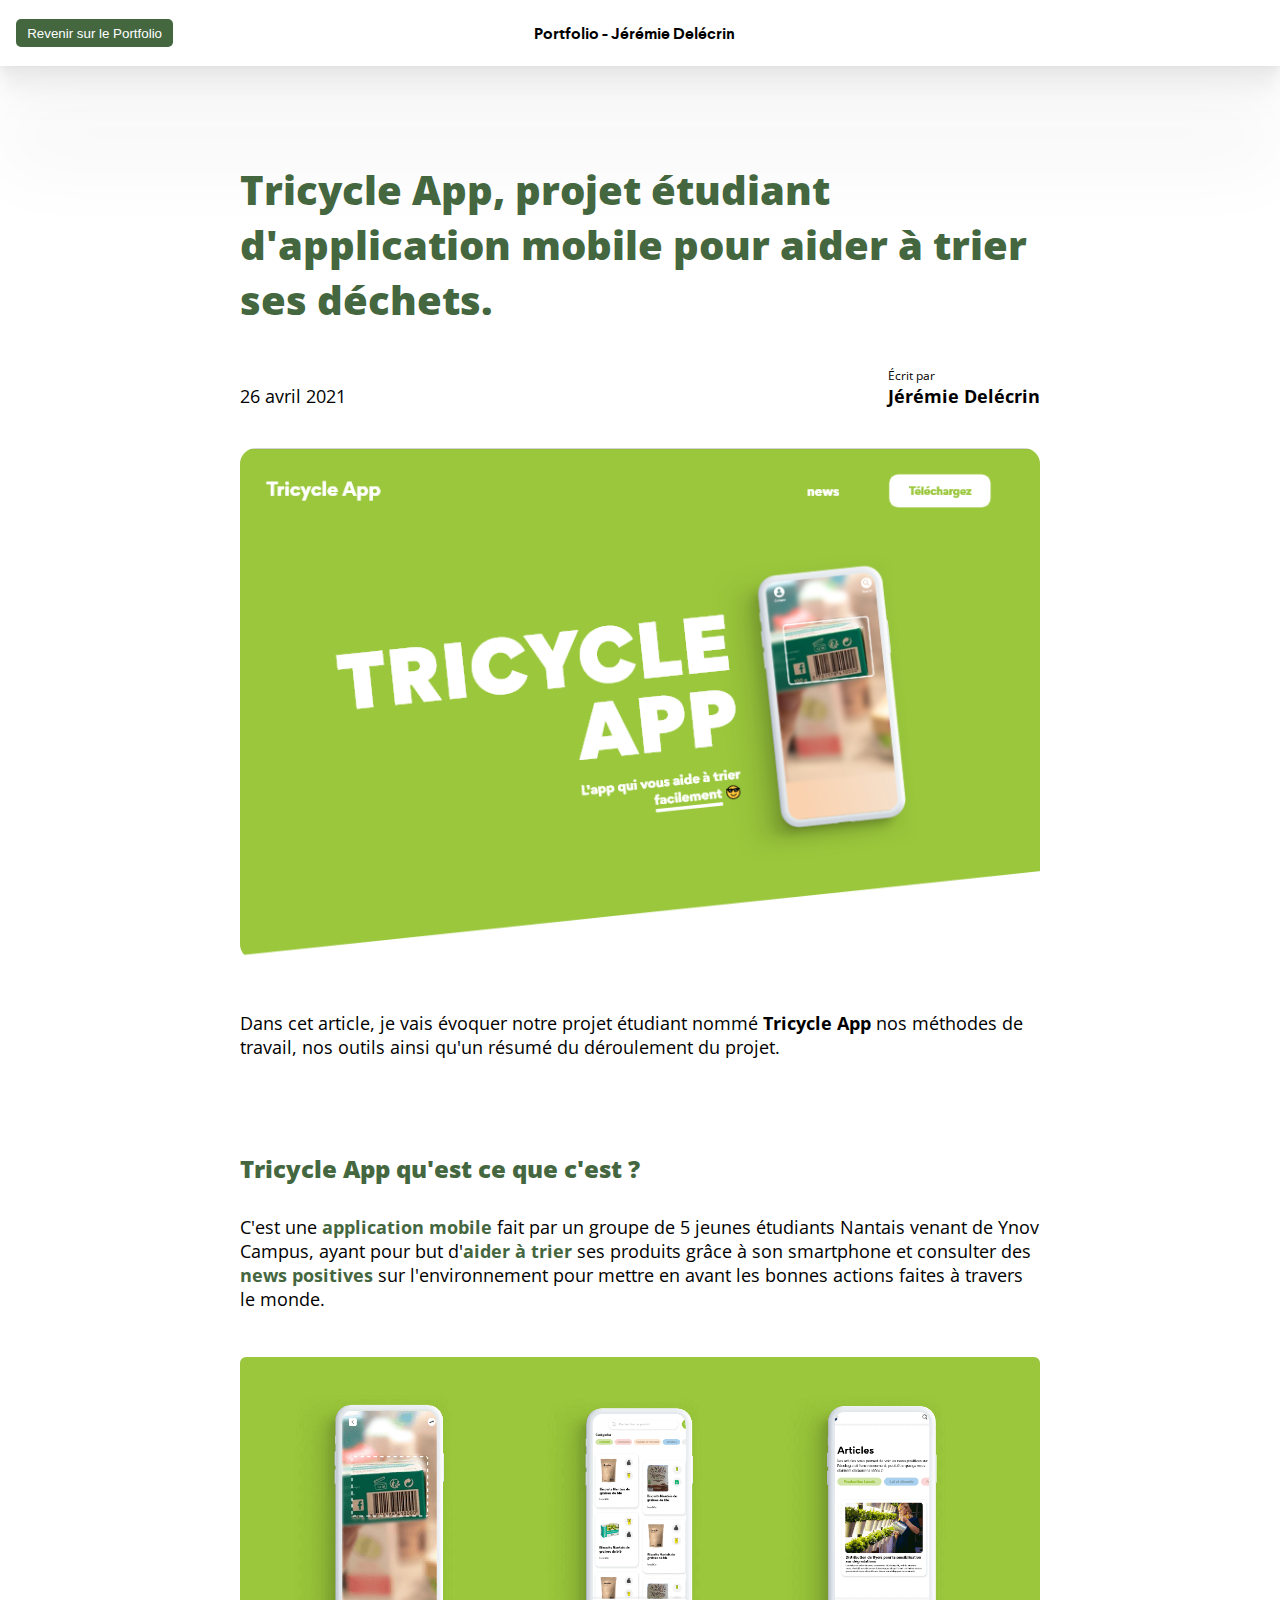
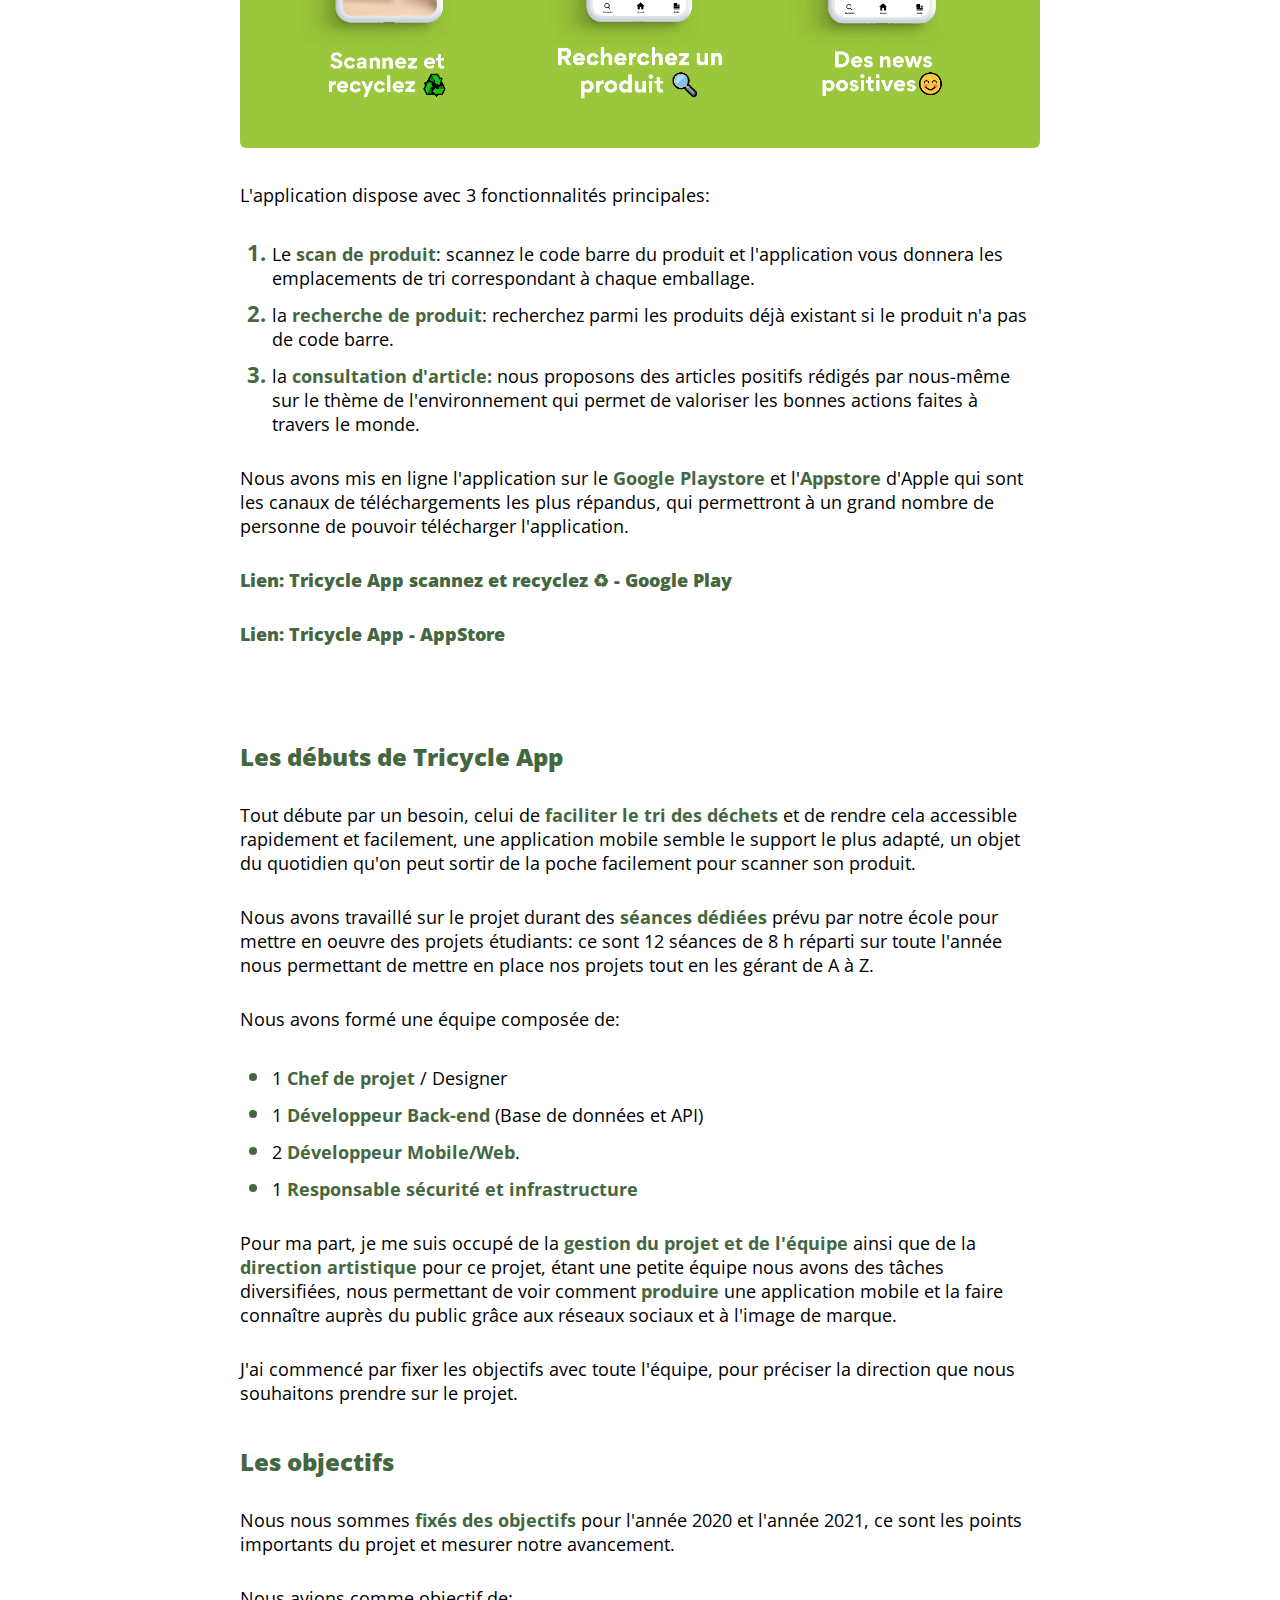
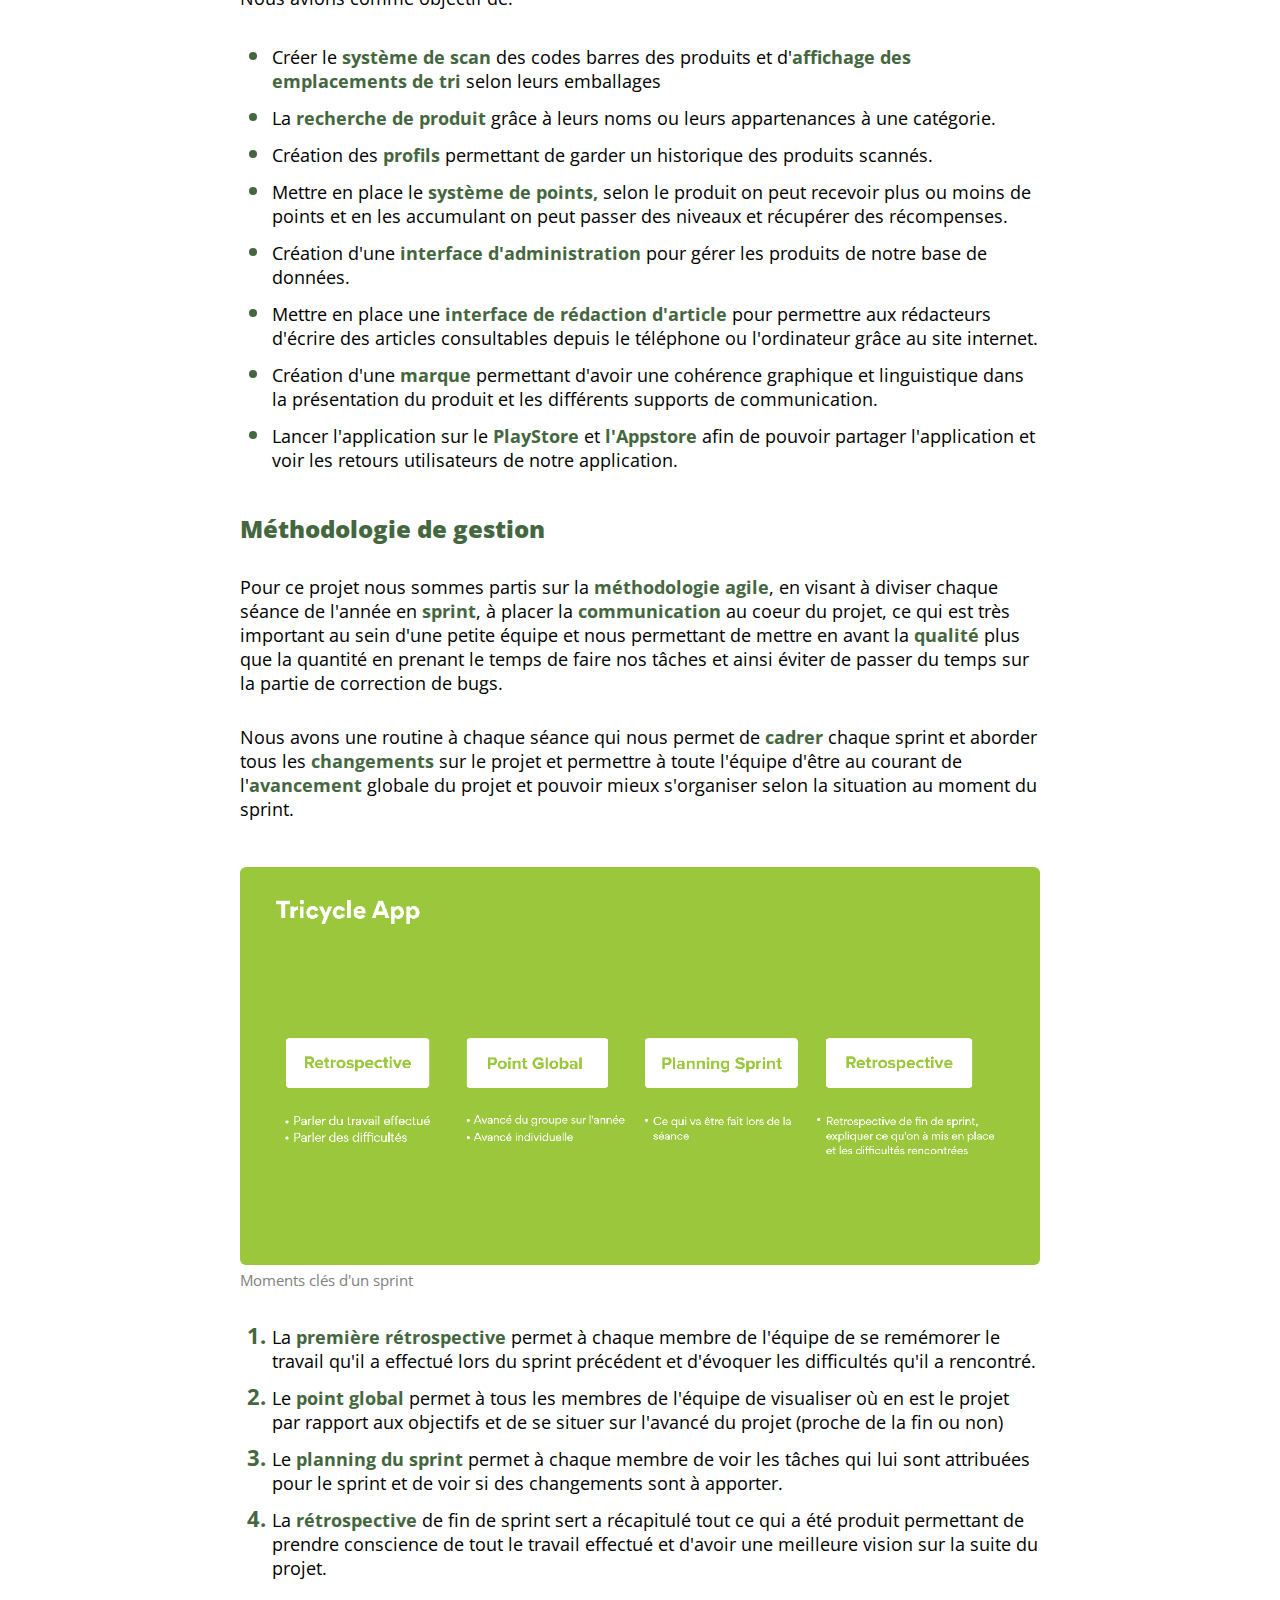
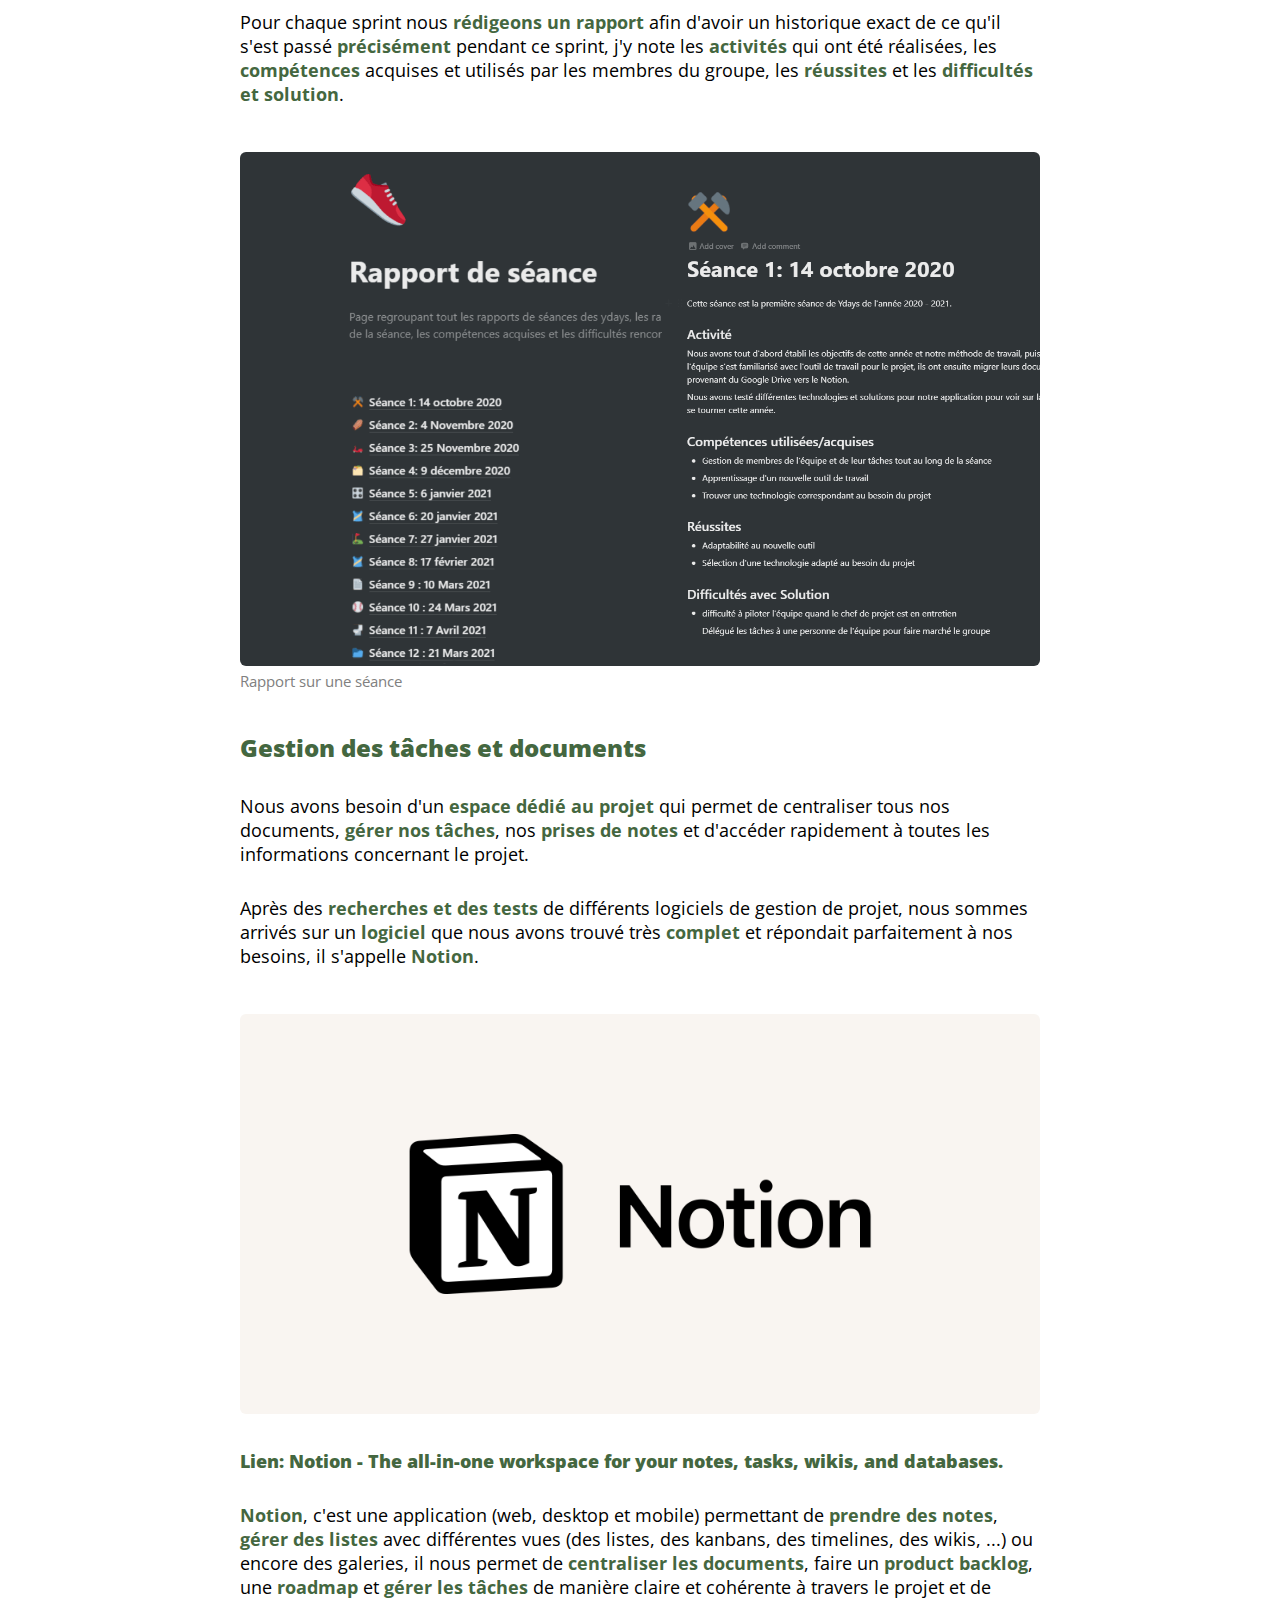
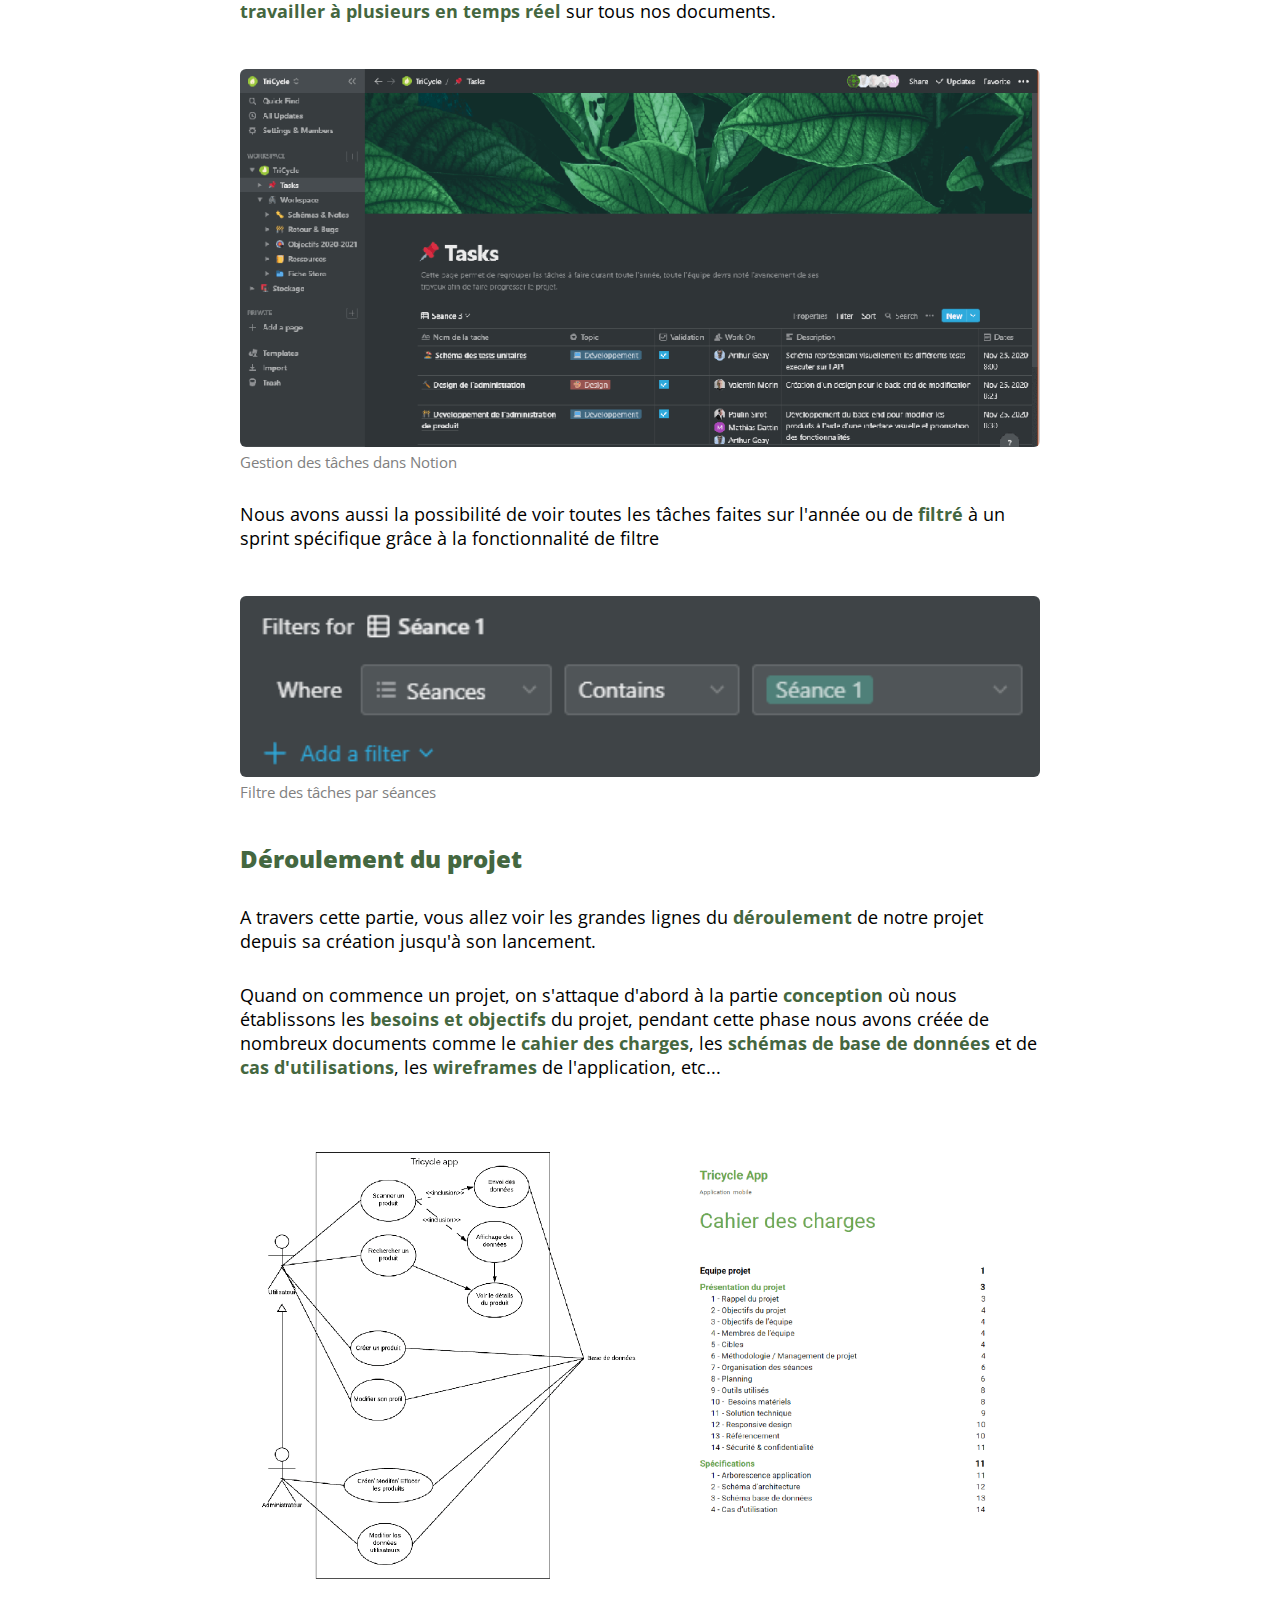
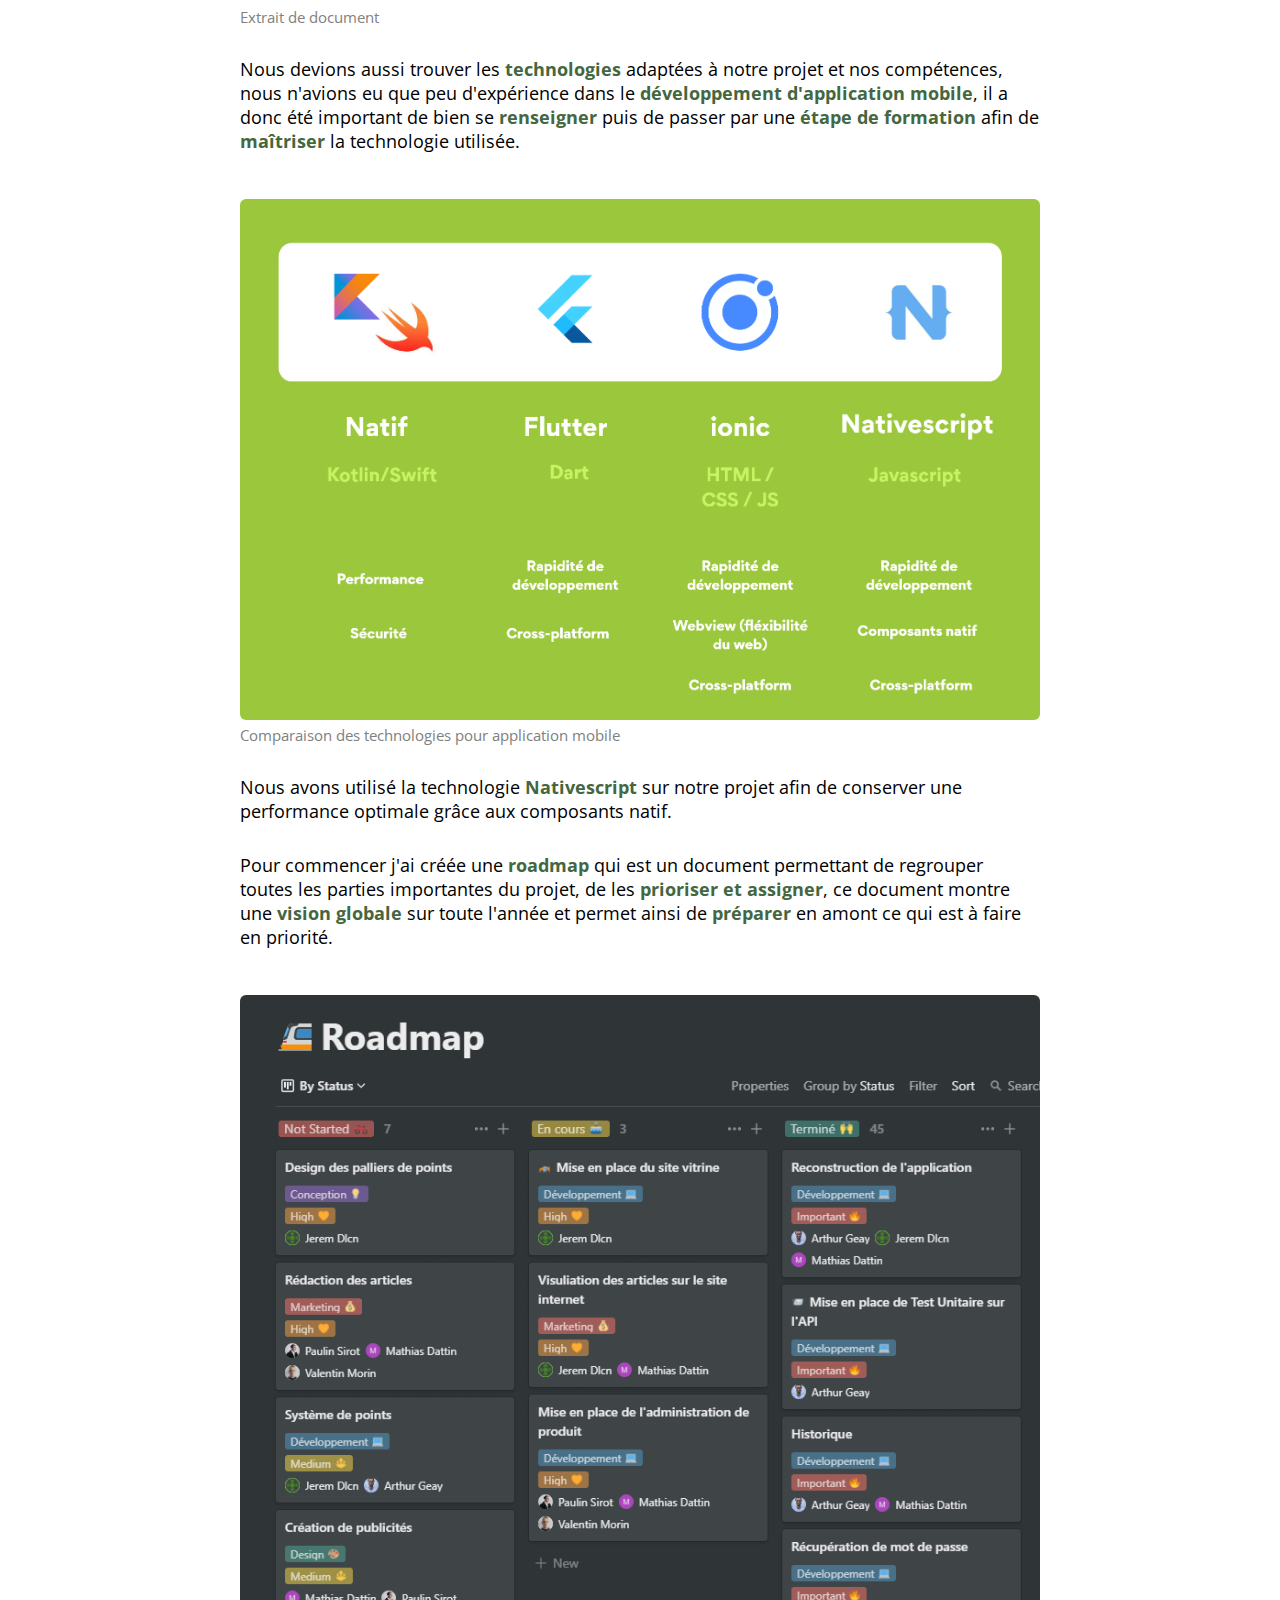
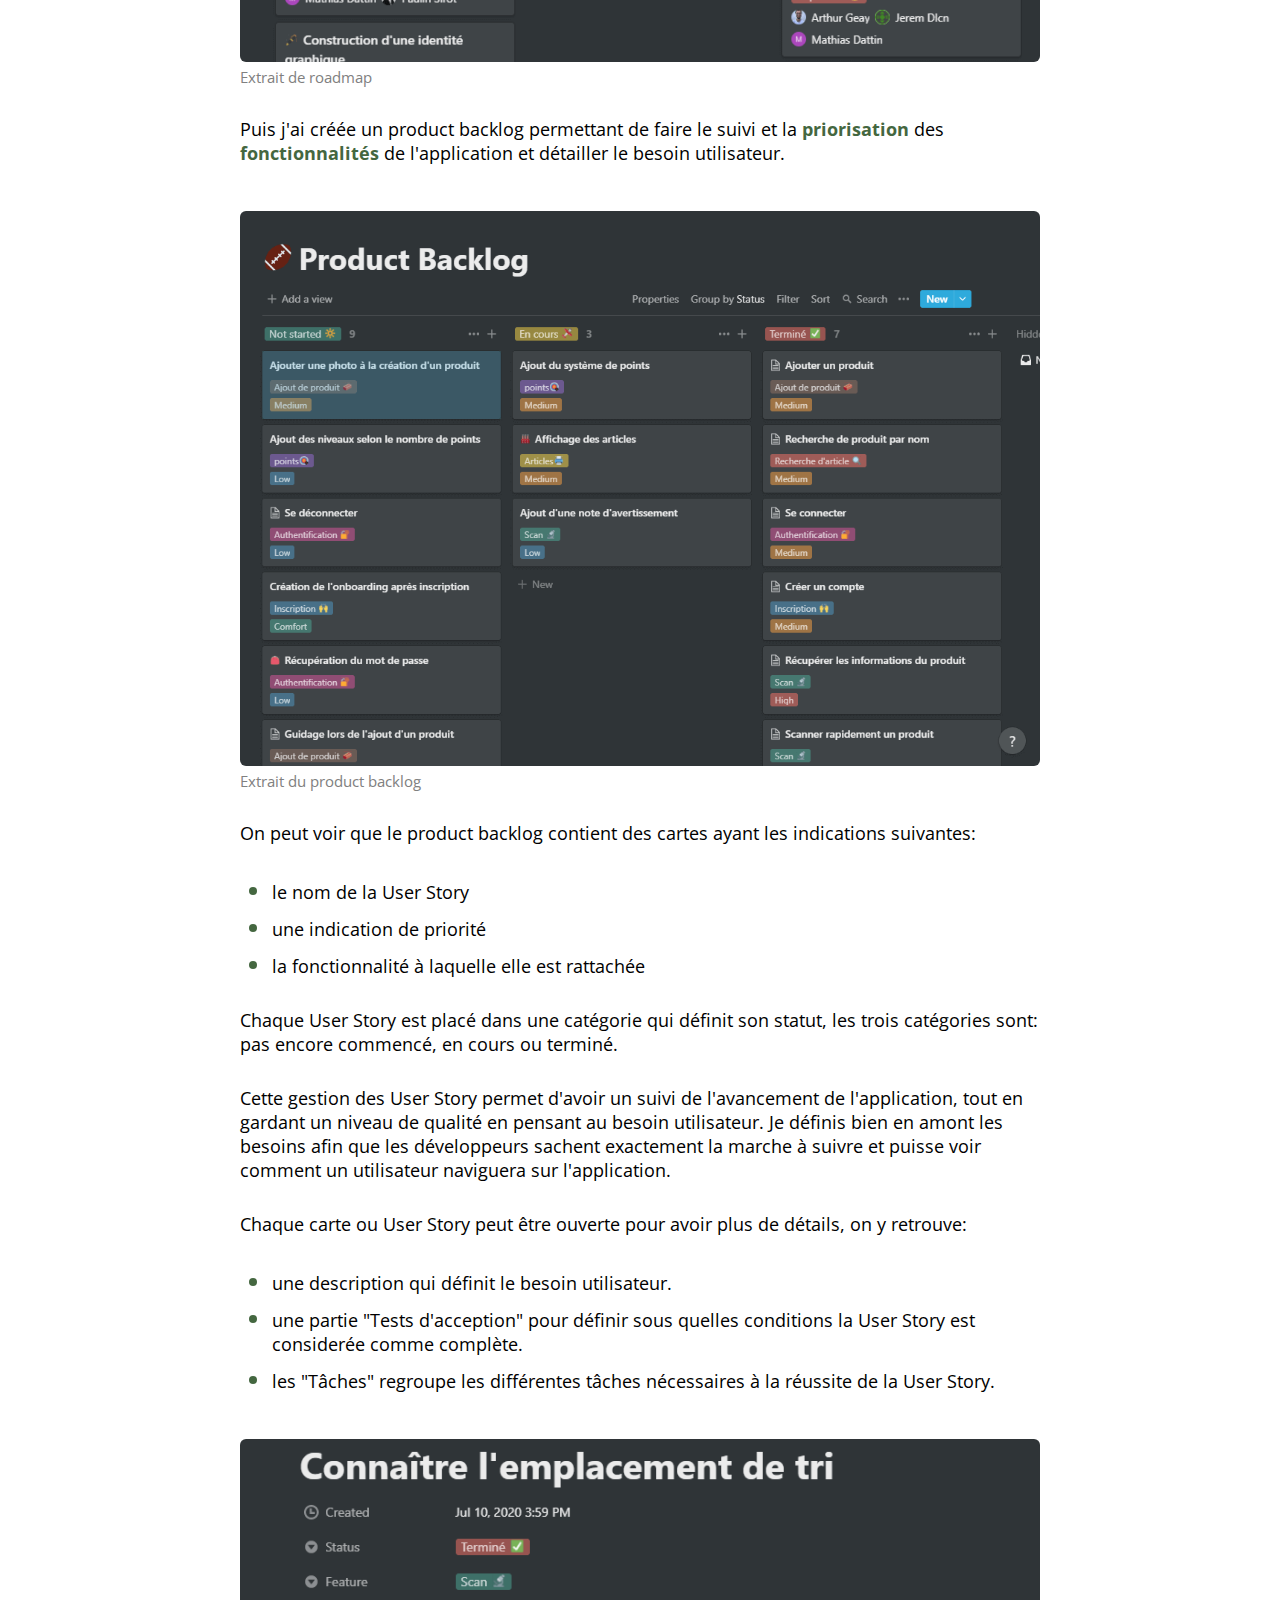
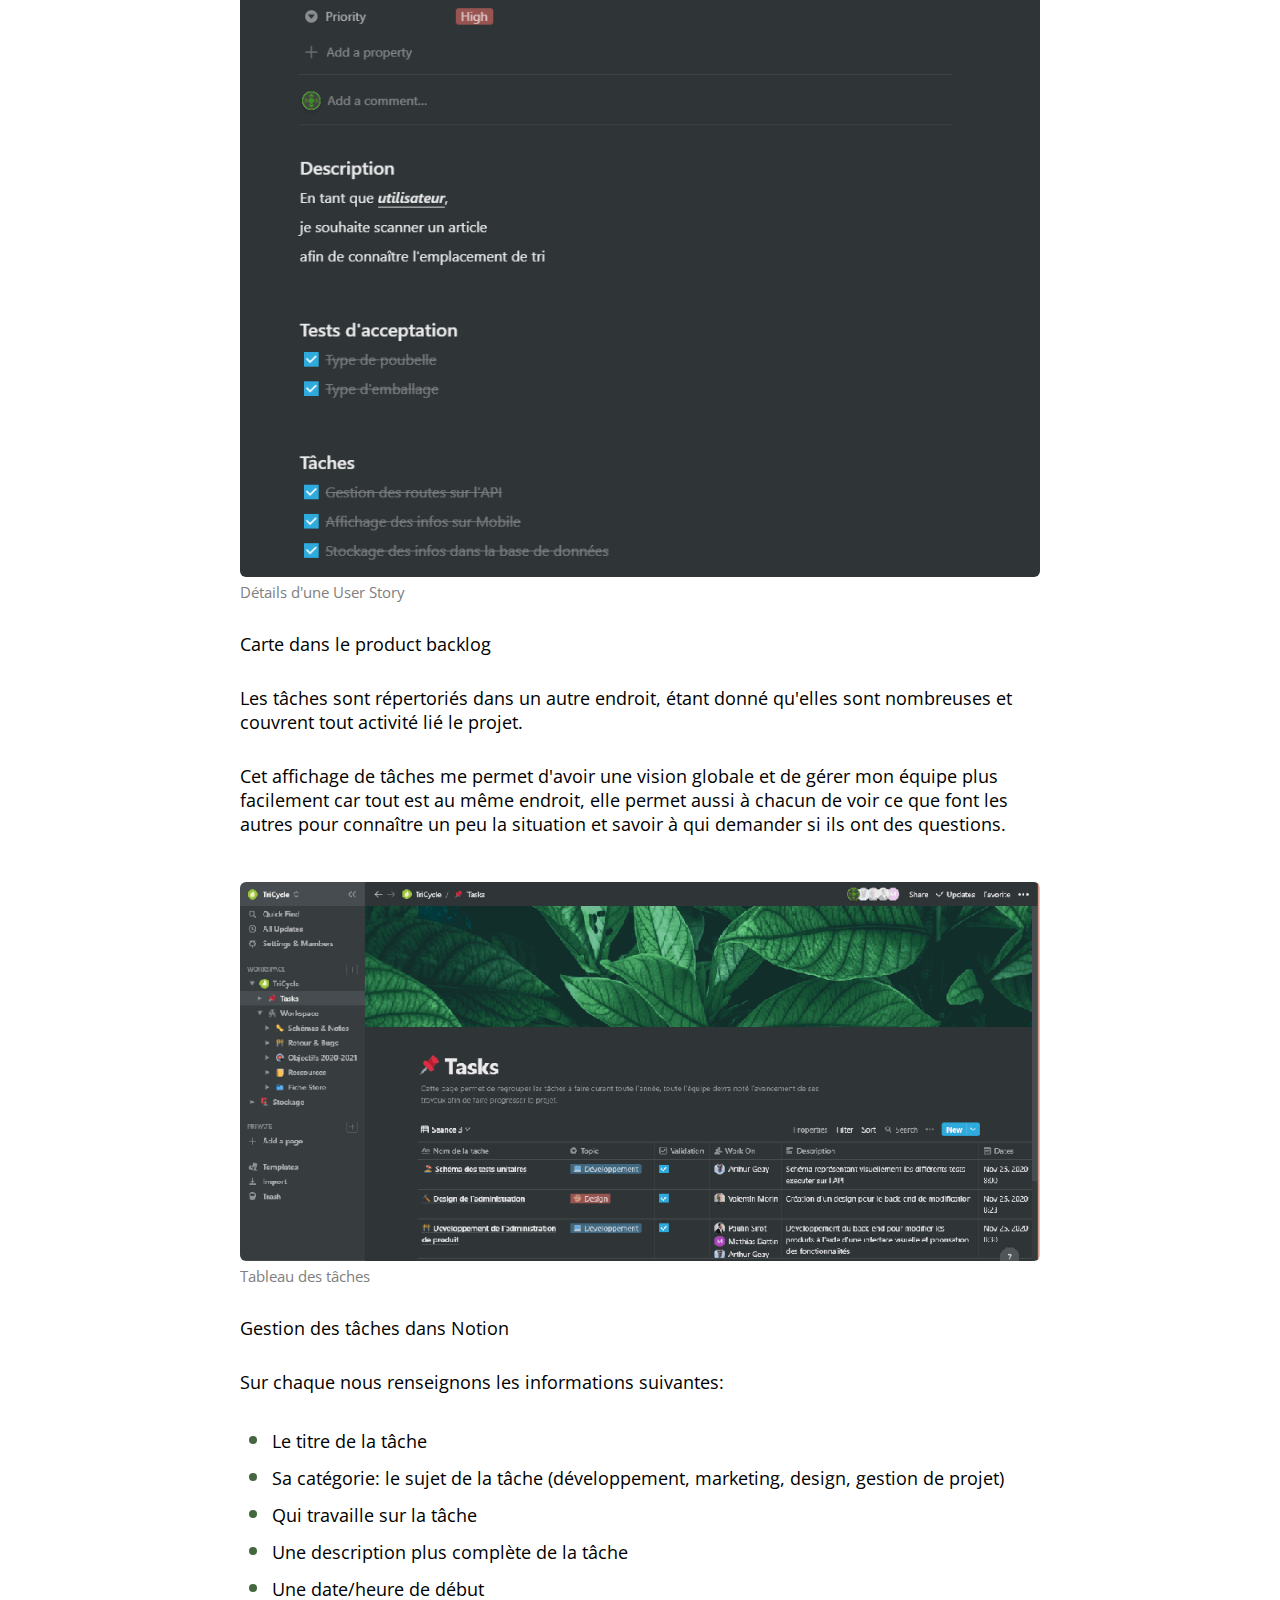
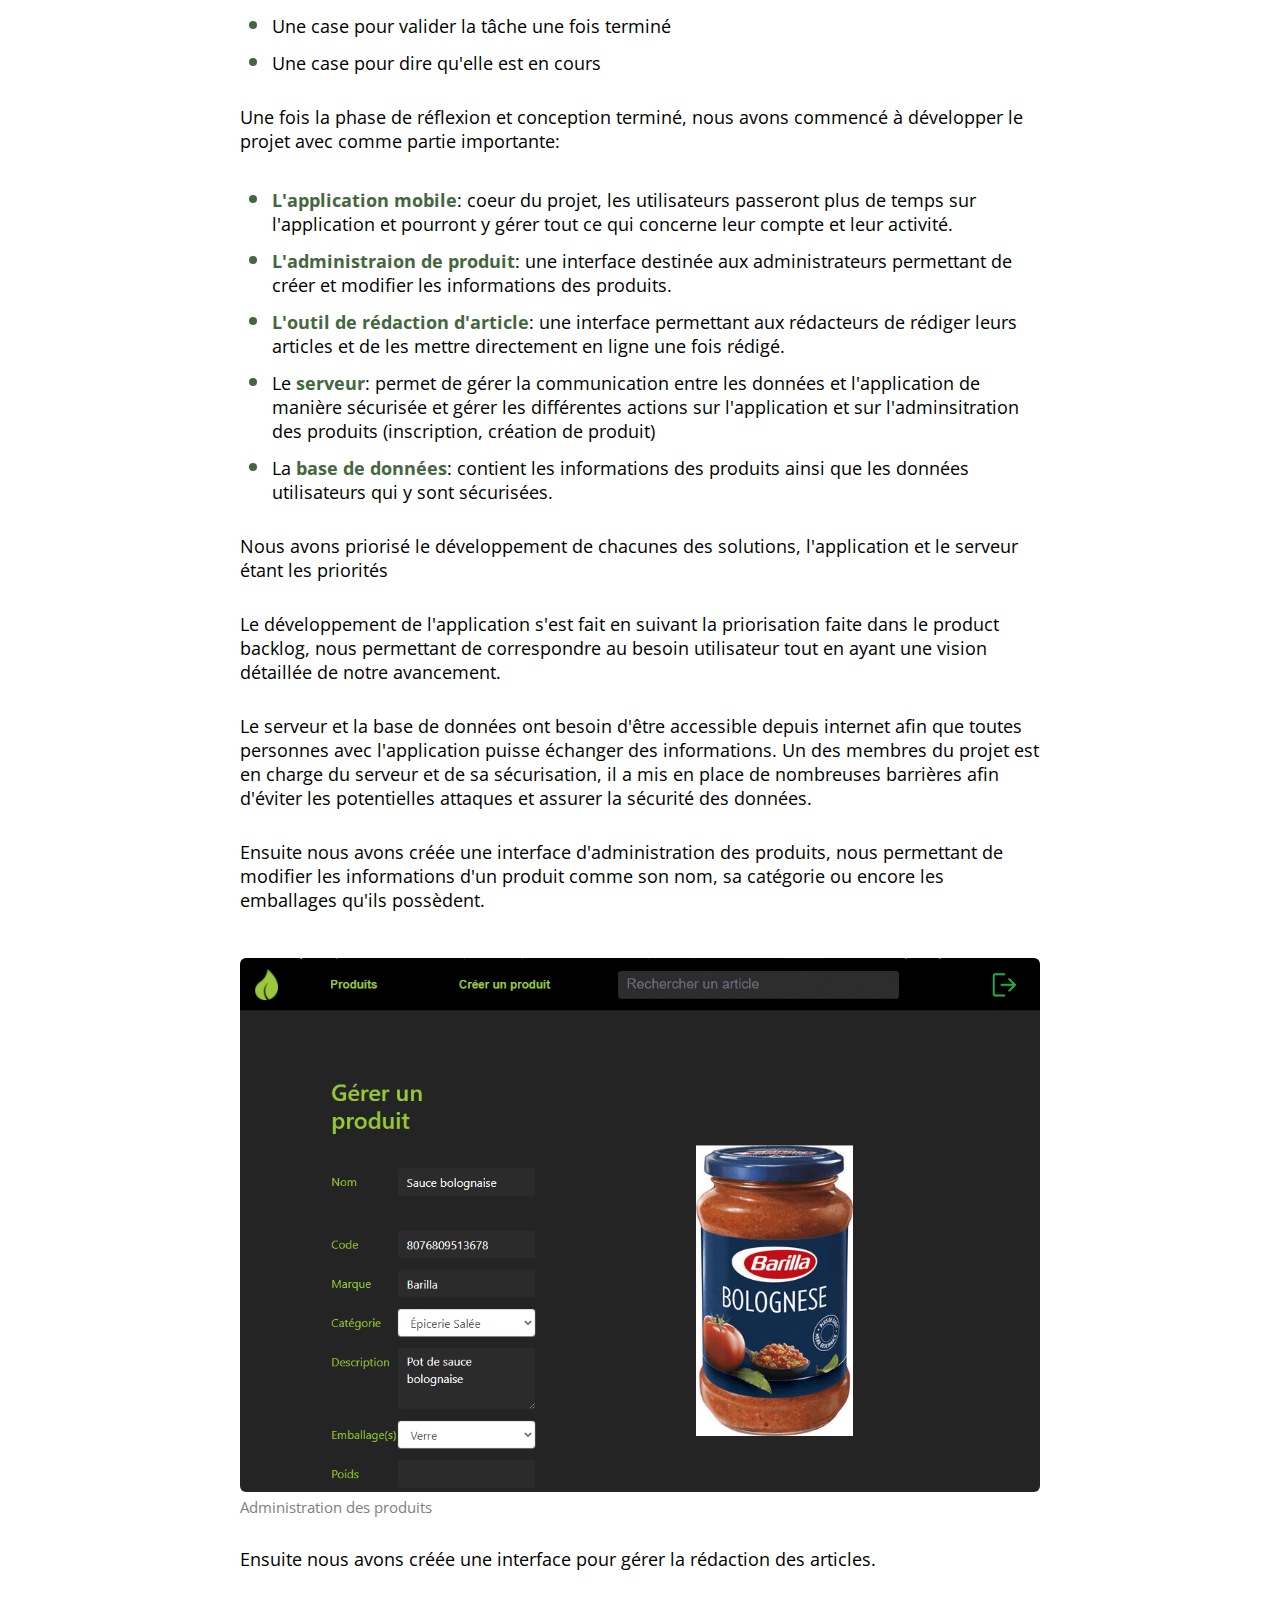
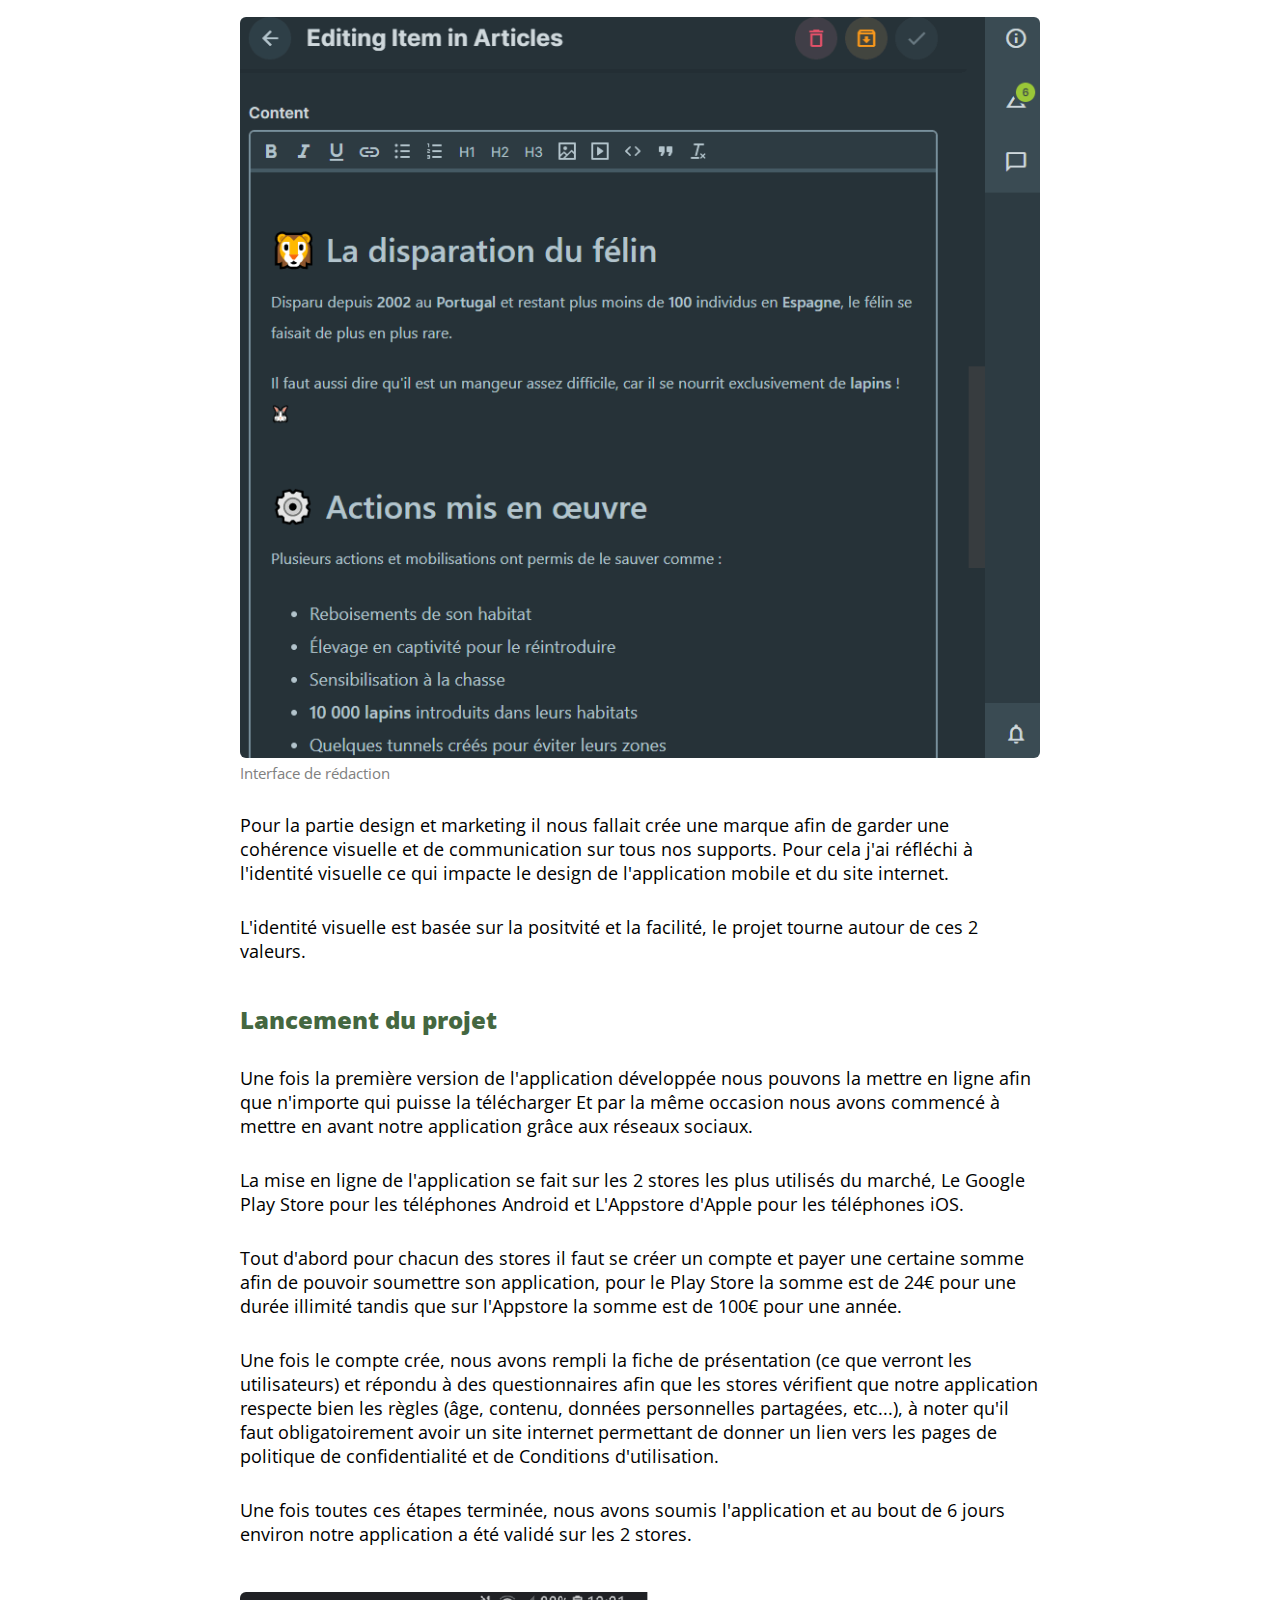
==== commit 7f6c9c72: "☄ adding link to articles" ====
--- a/tricycle-app.html
+++ b/tricycle-app.html
@@ -39,7 +39,7 @@
         </header>
 		<main class="article">
 			<div class="article-container">
-				<h1 class="article-title">Comment Tricycle App à été crée</h1>
+				<h1 class="article-title">Tricycle App, projet étudiant d'application mobile pour aider à trier ses déchets.</h1>
 				<div class="article-infos">
 					<div class="article-date">26 avril 2021</div>
 					<div class="article-author">
@@ -49,10 +49,11 @@
 				</div>
 				<div class="article-thumbnail">
 					<img src="img/TricycleApp/1.png" alt="" />
+                    <p>Dans cet article, je vais évoquer notre projet étudiant nommé <strong>Tricycle App</strong> nos méthodes de travail, nos outils ainsi qu'un résumé du déroulement du projet.</p>
 				</div>
 				<div class="article-content">
                     <h2>Tricycle App qu'est ce que c'est ?</h2>
-                    <p>C'est une application mobile fait par un groupe de 5 jeunes étudiants Nantais venant de Ynov Campus, ayant pour but d'aider à trier ses produits grâce à son smartphone et consulter des news positives sur l'environnement pour mettre en avant les bonnes actions faites à travers le monde.</p>
+                    <p>C'est une <strong>application mobile</strong> fait par un groupe de 5 jeunes étudiants Nantais venant de Ynov Campus, ayant pour but d'<strong>aider à trier</strong> ses produits grâce à son smartphone et consulter des <strong>news positives</strong> sur l'environnement pour mettre en avant les bonnes actions faites à travers le monde.</p>
                     <p><img src="img/article/3features.png" alt="" /></p>
                     <p>L'application dispose avec 3 fonctionnalités principales:</p>
                     <ol>
@@ -60,23 +61,24 @@
                     <li>la <strong>recherche de produit</strong>: recherchez parmi les produits déjà existant si le produit n'a pas de code barre.</li>
                     <li>la <strong>consultation d'article:</strong> nous proposons des articles positifs rédigés par nous-même sur le thème de l'environnement qui permet de valoriser les bonnes actions faites à travers le monde.</li>
                     </ol>
-                    <p>Nous avons mis en ligne l'application sur le Google Playstore et l'Appstore d'Apple qui sont les canaux de téléchargements les plus répandus, qui permettront à un grand nombre de personne de pouvoir télécharger l'application.</p>
-                    <p><a href="https://play.google.com/store/apps/details?id=com.tricycle.app">Tricycle App: scannez et recyclez ♻ - Apps on Google Play</a></p>
+                    <p>Nous avons mis en ligne l'application sur le <strong>Google Playstore</strong> et l'<strong>Appstore</strong> d'Apple qui sont les canaux de téléchargements les plus répandus, qui permettront à un grand nombre de personne de pouvoir télécharger l'application.</p>
+                    <p><a href="https://play.google.com/store/apps/details?id=com.tricycle.app">Lien: Tricycle App scannez et recyclez ♻ - Google Play</a></p>
+                    <p><a href="https://apps.apple.com/us/app/tricycleapp/id1562482886#?platform=iphone">Lien: Tricycle App - AppStore</a></p>
                     <p>&nbsp;</p>
                     <h2>Les débuts de Tricycle App</h2>
-                    <p>Tout débute par un besoin, celui de faciliter le tri des déchets et de rendre cela accessible rapidement et facilement, une application mobile semble le support le plus adapté, un objet du quotidien qu'on peut sortir de la poche facilement pour scanner son produit.</p>
-                    <p>Nous avons travaillé sur le projet durant des séances dédiées prévu par notre école pour mettre en oeuvre des projets étudiants: ce sont 12 séances de 8 h réparti sur toute l'année nous permettant de mettre en place nos projets tout en les gérant de A à Z.</p>
+                    <p>Tout débute par un besoin, celui de <strong>faciliter le tri des déchets</strong> et de rendre cela accessible rapidement et facilement, une application mobile semble le support le plus adapté, un objet du quotidien qu'on peut sortir de la poche facilement pour scanner son produit.</p>
+                    <p>Nous avons travaillé sur le projet durant des <strong>séances dédiées</strong> prévu par notre école pour mettre en oeuvre des projets étudiants: ce sont 12 séances de 8 h réparti sur toute l'année nous permettant de mettre en place nos projets tout en les gérant de A à Z.</p>
                     <p>Nous avons formé une équipe composée de:</p>
                     <ul>
-                    <li>1 Chef de projet / Designer</li>
-                    <li>1 Développeur Back-end (Base de données et API)</li>
-                    <li>2 Développeur Mobile/Web.</li>
-                    <li>1 Responsable sécurité et infrastructure</li>
-                    </ul>
-                    <p>Pour ma part, je me suis occupé de la gestion de l'équipe ainsi que de la direction artistique pour ce projet, étant une petite équipe nous avons des tâches diversifiées, nous permettant de voir comment produire une application mobile et la faire connaître auprès du public grâce aux réseaux sociaux et à l'image de marque.</p>
+                    <li>1 <strong>Chef de projet</strong> / Designer</li>
+                    <li>1 <strong>Développeur Back-end </strong>(Base de données et API)</li>
+                    <li>2 <strong>Développeur Mobile/Web</strong>.</li>
+                    <li>1 <strong>Responsable sécurité et infrastructure</strong></li>
+                    </ul>
+                    <p>Pour ma part, je me suis occupé de la <strong>gestion du projet et de l'équipe</strong> ainsi que de la <strong>direction artistique</strong> pour ce projet, étant une petite équipe nous avons des tâches diversifiées, nous permettant de voir comment <strong>produire</strong> une application mobile et la faire connaître auprès du public grâce aux réseaux sociaux et à l'image de marque.</p>
                     <p>J'ai commencé par fixer les objectifs avec toute l'équipe, pour préciser la direction que nous souhaitons prendre sur le projet.</p>
                     <h2>Les objectifs</h2>
-                    <p>Nous nous sommes fixés des objectifs pour l'année 2020 et l'année 2021, ce sont les points importants du projet et mesurer notre avancement.</p>
+                    <p>Nous nous sommes <strong>fixés des objectifs</strong> pour l'année 2020 et l'année 2021, ce sont les points importants du projet et mesurer notre avancement.</p>
                     <p>Nous avions comme objectif de:</p>
                     <ul>
                     <li>Créer le <strong>système de scan</strong> des codes barres des produits et d'<strong>affichage des emplacements de tri</strong> selon leurs emballages</li>
@@ -89,42 +91,77 @@
                     <li>Lancer l'application sur le <strong>PlayStore</strong> et <strong>l'Appstore</strong> afin de pouvoir partager l'application et voir les retours utilisateurs de notre application.</li>
                     </ul>
                     <h2>Méthodologie de gestion</h2>
-                    <p>Pour ce projet nous sommes partis sur la méthodologie agile, en visant à diviser chaque séance de l'année en sprint, à placer la communication au coeur du projet, ce qui est très important au sein d'une petite équipe et nous permettant de mettre en avant la qualité plus que la quantité en prenant le temps de faire nos tâches et ainsi éviter de passer du temps sur la partie de correction de bugs.</p>
-                    <p>Nous avons une routine à chaque séance qui nous permet de cadrer chaque sprint et aborder tous les changements sur le projet et permettre à toute l'équipe d'être au courant de l'avancement globale du projet et pouvoir mieux s'organiser selon la situation au moment du sprint.</p>
-                    <p><img src="img/article/Sprint_Planning.png" alt="" /></p>
-                    <p>Moments clés d'un sprint</p>
+                    <p>Pour ce projet nous sommes partis sur la <strong>méthodologie agile</strong>, en visant à diviser chaque séance de l'année en <strong>sprint</strong>, à placer la <strong>communication</strong> au coeur du projet, ce qui est très important au sein d'une petite équipe et nous permettant de mettre en avant la <strong>qualité</strong> plus que la quantité en prenant le temps de faire nos tâches et ainsi éviter de passer du temps sur la partie de correction de bugs.</p>
+                    <p>Nous avons une routine à chaque séance qui nous permet de <strong>cadrer</strong> chaque sprint et aborder tous les <strong>changements</strong> sur le projet et permettre à toute l'équipe d'être au courant de l'<strong>avancement</strong> globale du projet et pouvoir mieux s'organiser selon la situation au moment du sprint.</p>
+                    <p>
+                        <figure>
+                            <img src="img/article/Sprint_Planning.png" alt="" />
+                            <figcaption>Moments clés d'un sprint</figcaption>
+                        </figure>
+                    </p>
                     <ol>
                     <li>La <strong>première rétrospective</strong> permet à chaque membre de l'équipe de se remémorer le travail qu'il a effectué lors du sprint précédent et d'évoquer les difficultés qu'il a rencontré.</li>
                     <li>Le <strong>point global</strong> permet à tous les membres de l'équipe de visualiser où en est le projet par rapport aux objectifs et de se situer sur l'avancé du projet (proche de la fin ou non)</li>
                     <li>Le <strong>planning du sprint</strong> permet à chaque membre de voir les tâches qui lui sont attribuées pour le sprint et de voir si des changements sont à apporter.</li>
                     <li>La <strong>rétrospective</strong> de fin de sprint sert a récapitulé tout ce qui a été produit permettant de prendre conscience de tout le travail effectué et d'avoir une meilleure vision sur la suite du projet.</li>
                     </ol>
-                    <p>Pour chaque sprint nous rédigeons un rapport afin d'avoir un historique exact de ce qu'il s'est passé précisément pendant ce sprint, j'y note les activités qui ont été réalisées, les compétences acquises et utilisés par les membres du groupe, les réussites et les difficultés et solution.</p>
-                    <p><img src="img/article/rapport.png" alt="" /></p>
+                    <p>Pour chaque sprint nous <strong>rédigeons un rapport</strong> afin d'avoir un historique exact de ce qu'il s'est passé <strong>précisément</strong> pendant ce sprint, j'y note les <strong>activités</strong> qui ont été réalisées, les <strong>compétences</strong> acquises et utilisés par les membres du groupe, les <strong>réussites</strong> et les <strong>difficultés et solution</strong>.</p>
+                    <p>
+                        <figure>
+                            <img src="img/article/rapport.png" alt="" />
+                            <figcaption>Rapport sur une séance</figcaption>
+                        </figure>
+                    </p>
                     <h2>Gestion des tâches et documents</h2>
-                    <p>Nous avons besoin d'un espace dédié au projet qui permet de centraliser tous nos documents, gérer nos tâches, nos prises de notes et d'accéder rapidement à toutes les informations concernant le projet.</p>
-                    <p>Après des recherches et des tests de différents logiciels de gestion de projet, nous sommes arrivés sur un logiciel que nous avons trouvé très complet et répondait parfaitement à nos besoins, il s'appelle Notion.</p>
+                    <p>Nous avons besoin d'un <strong>espace dédié au projet</strong> qui permet de centraliser tous nos documents, <strong>gérer nos tâches</strong>, nos <strong>prises de notes</strong> et d'accéder rapidement à toutes les informations concernant le projet.</p>
+                    <p>Après des <strong>recherches et des tests</strong> de différents logiciels de gestion de projet, nous sommes arrivés sur un <strong>logiciel</strong> que nous avons trouvé très <strong>complet</strong> et répondait parfaitement à nos besoins, il s'appelle <strong>Notion</strong>.</p>
                     <p><img src="img/article/notion.png" alt="" /></p>
                     <p><a href="https://notion.so">Lien: Notion - The all-in-one workspace for your notes, tasks, wikis, and databases.</a></p>
-                    <p>Notion, c'est une application (web, desktop et mobile) permettant de prendre des notes, gérer des listes avec différentes vues (des listes, des kanbans, des timelines, des wikis, ...) ou encore des galeries, il nous permet de centraliser les documents, faire un product backlog, une roadmap et gérer les tâches de manière claire et cohérente à travers le projet et de travailler à plusieurs en temps réel sur tous nos documents.</p>
-                    <p><img src="img/article/tasks.png" alt="" /></p>
-                    <p>Gestion des tâches dans Notion</p>
-                    <p>Nous avons aussi la possibilité de voir toutes les tâches faites sur l'année ou de filtré à un sprint spécifique grâce à la fonctionnalité de filtre</p>
-                    <p><img src="img/article/filter.png" alt="" /></p>
-                    <p>Filtre des tâches par séances</p>
+                    <p><strong>Notion</strong>, c'est une application (web, desktop et mobile) permettant de <strong>prendre des notes</strong>, <strong>gérer des listes</strong> avec différentes vues (des listes, des kanbans, des timelines, des wikis, ...) ou encore des galeries, il nous permet de <strong>centraliser les documents</strong>, faire un <strong>product backlog</strong>, une <strong>roadmap</strong> et <strong>gérer les tâches</strong> de manière claire et cohérente à travers le projet et de <strong>travailler à plusieurs en temps réel</strong> sur tous nos documents.</p>
+                    <p>
+                        <figure>
+                            <img src="img/article/tasks.png" alt="" />
+                            <figcaption>Gestion des tâches dans Notion</figcaption>
+                        </figure>
+                    </p>
+                    <p>Nous avons aussi la possibilité de voir toutes les tâches faites sur l'année ou de <strong>filtré</strong> à un sprint spécifique grâce à la fonctionnalité de filtre</p>
+                    <p>
+                        <figure>
+                            <img src="img/article/filter.png" alt="" />
+                            <figcaption>Filtre des tâches par séances</figcaption>
+                        </figure>
+                    </p>
                     <h2>Déroulement du projet</h2>
-                    <p>A travers cette partie, vous allez voir les grandes lignes du déroulement de notre projet depuis sa création jusqu'à son lancement.</p>
-                    <p>Quand on commence un projet, on s'attaque d'abord à la partie conception où nous établissons les besoins et objectifs du projet, pendant cette phase nous avons créée de nombreux documents comme le cahier des charges, les schémas de base de données et de cas d'utilisations, les wireframes de l'application, etc...</p>
-                    <p><img src="img/article/tricycleapp-documents.png" alt="" /></p>
-                    <p>Nous devions aussi trouver les technologies adaptées à notre projet et nos compétences, nous n'avions eu que peu d'expérience dans le développement d'application mobile, il a donc été important de bien se renseigner puis de passer par une étape de formation afin de maîtriser la technologie utilisée.</p>
-                    <p><img src="img/article/Technologie.png" alt="" /></p>
+                    <p>A travers cette partie, vous allez voir les grandes lignes du <strong>déroulement</strong> de notre projet depuis sa création jusqu'à son lancement.</p>
+                    <p>Quand on commence un projet, on s'attaque d'abord à la partie <strong>conception</strong> où nous établissons les <strong>besoins et objectifs</strong> du projet, pendant cette phase nous avons créée de nombreux documents comme le <strong>cahier des charges</strong>, les <strong>schémas de base de données</strong> et de <strong>cas d'utilisations</strong>, les <strong>wireframes</strong> de l'application, etc...</p>
+                    <p>
+                        <figure>
+                            <img src="img/article/tricycleapp-documents.png" alt="" />
+                            <figcaption>Extrait de document</figcaption>
+                        </figure>
+                    </p>
+                    <p>Nous devions aussi trouver les <strong>technologies</strong> adaptées à notre projet et nos compétences, nous n'avions eu que peu d'expérience dans le <strong>développement d'application mobile</strong>, il a donc été important de bien se <strong>renseigner</strong> puis de passer par une <strong>étape de formation</strong> afin de <strong>maîtriser</strong> la technologie utilisée.</p>
+                    <p>
+                        <figure>
+                            <img src="img/article/Technologie.png" alt="" />
+                            <figcaption>Comparaison des technologies pour application mobile</figcaption>
+                        </figure>
+                    </p>
                     <p>Nous avons utilisé la technologie <strong>Nativescript</strong> sur notre projet afin de conserver une performance optimale grâce aux composants natif.</p>
-                    <p>Pour commencer j'ai créée une <strong>roadmap</strong> qui est un document permettant de regrouper toutes les parties importantes du projet, de les prioriser et assigner, ce document montre une vision globale sur toute l'année et permet ainsi de préparer en amont ce qui est à faire en priorité.</p>
-                    <p><img src="img/article/roadmap.png" alt="" /></p>
-                    <p>Une partie de la Roadmap</p>
-                    <p>Puis j'ai créée un product backlog permettant de faire le suivi et la priorisation des fonctionnalités de l'application et détailler le besoin utilisateur.</p>
-                    <p><img src="img/article/product-bcklog.png" alt="" /></p>
-                    <p>Product Backlog de l'application mobile</p>
+                    <p>Pour commencer j'ai créée une <strong>roadmap</strong> qui est un document permettant de regrouper toutes les parties importantes du projet, de les <strong>prioriser et assigner</strong>, ce document montre une <strong>vision globale</strong> sur toute l'année et permet ainsi de <strong>préparer</strong> en amont ce qui est à faire en priorité.</p>
+                    <p>
+                        <figure>
+                            <img src="img/article/roadmap.png" alt="" />
+                            <figcaption>Extrait de roadmap</figcaption>
+                        </figure>
+                    </p>
+                    <p>Puis j'ai créée un product backlog permettant de faire le suivi et la <strong>priorisation</strong> des <strong>fonctionnalités</strong> de l'application et détailler le besoin utilisateur.</p>
+                    <p>
+                        <figure>
+                            <img src="img/article/product-bcklog.png" alt="" />
+                            <figcaption>Extrait du product backlog</figcaption>
+                        </figure>
+                    </p>
                     <p>On peut voir que le product backlog contient des cartes ayant les indications suivantes:</p>
                     <ul>
                     <li>le nom de la User Story</li>
@@ -139,11 +176,21 @@
                     <li>une partie "Tests d'acception" pour définir sous quelles conditions la User Story est considerée comme complète.</li>
                     <li>les "Tâches" regroupe les différentes tâches nécessaires à la réussite de la User Story.</li>
                     </ul>
-                    <p><img src="img/article/user-story.png" alt="" /></p>
+                    <p>
+                        <figure>
+                            <img src="img/article/user-story.png" alt="" />
+                            <figcaption>Détails d'une User Story</figcaption>
+                        </figure>
+                    </p>
                     <p>Carte dans le product backlog</p>
                     <p>Les tâches sont répertoriés dans un autre endroit, étant donné qu'elles sont nombreuses et couvrent tout activité lié le projet.</p>
                     <p>Cet affichage de tâches me permet d'avoir une vision globale et de gérer mon équipe plus facilement car tout est au même endroit, elle permet aussi à chacun de voir ce que font les autres pour connaître un peu la situation et savoir à qui demander si ils ont des questions.</p>
-                    <p><img src="img/article/tasks.png" alt=""/></p>
+                    <p>
+                        <figure>
+                            <img src="img/article/tasks.png" alt="" />
+                            <figcaption>Tableau des tâches</figcaption>
+                        </figure>
+                    </p>
                     <p>Gestion des tâches dans Notion</p>
                     <p>Sur chaque nous renseignons les informations suivantes:</p>
                     <ul>
@@ -167,9 +214,19 @@
                     <p>Le développement de l'application s'est fait en suivant la priorisation faite dans le product backlog, nous permettant de correspondre au besoin utilisateur tout en ayant une vision détaillée de notre avancement.</p>
                     <p>Le serveur et la base de données ont besoin d'être accessible depuis internet afin que toutes personnes avec l'application puisse échanger des informations. Un des membres du projet est en charge du serveur et de sa sécurisation, il a mis en place de nombreuses barrières afin d'éviter les potentielles attaques et assurer la sécurité des données.</p>
                     <p>Ensuite nous avons créée une interface d'administration des produits, nous permettant de modifier les informations d'un produit comme son nom, sa catégorie ou encore les emballages qu'ils possèdent.</p>
-                    <p><img src="img/article/adminproduct.png" alt="" /></p>
+                    <p>
+                        <figure>
+                            <img src="img/article/adminproduct.png" alt="" />
+                            <figcaption>Administration des produits</figcaption>
+                        </figure>
+                    </p>
                     <p>Ensuite nous avons créée une interface pour gérer la rédaction des articles.</p>
-                    <p><img src="img/article/interface-redac.png" alt="" /></p>
+                    <p>
+                        <figure>
+                            <img src="img/article/interface-redac.png" alt="" />
+                            <figcaption>Interface de rédaction</figcaption>
+                        </figure>
+                    </p>
                     <p>Pour la partie design et marketing il nous fallait crée une marque afin de garder une cohérence visuelle et de communication sur tous nos supports. Pour cela j'ai réfléchi à l'identité visuelle ce qui impacte le design de l'application mobile et du site internet.</p>
                     <p>L'identité visuelle est basée sur la positvité et la facilité, le projet tourne autour de ces 2 valeurs.</p>
                     <h2>Lancement du projet</h2>
@@ -178,7 +235,12 @@
                     <p>Tout d'abord pour chacun des stores il faut se créer un compte et payer une certaine somme afin de pouvoir soumettre son application, pour le Play Store la somme est de 24€ pour une durée illimité tandis que sur l'Appstore la somme est de 100&euro; pour une année.</p>
                     <p>Une fois le compte crée, nous avons rempli la fiche de présentation (ce que verront les utilisateurs) et répondu à des questionnaires afin que les stores vérifient que notre application respecte bien les règles (âge, contenu, données personnelles partagées, etc...), à noter qu'il faut obligatoirement avoir un site internet permettant de donner un lien vers les pages de politique de confidentialité et de Conditions d'utilisation.</p>
                     <p>Une fois toutes ces étapes terminée, nous avons soumis l'application et au bout de 6 jours environ notre application a été validé sur les 2 stores.</p>
-                    <p><img src="img/article/store.png" alt="" /></p>
+                    <p>
+                        <figure>
+                            <img src="img/article/store.png" alt="" />
+                            <figcaption>Fiche de présentation des stores</figcaption>
+                        </figure>
+                    </p>
                     <p>Les mises à jour de notre application quant à elles n'ont besoin que de 1 journée pour être validé.</p>
                     <p>L'application est lancée, il est temps de la mettre en avant et pour cela nous avons étudier la cible de notre application pour savoir quelles canaux seront les plus pertinent pour mettre en avant notre application et nos articles.</p>
                     <p>Nous avons choisi les réseaux sociaux Twitter et Instagram, qui sont des réseaux avec des utilisateurs assez jeunes.</p>
--- a/style.css
+++ b/style.css
@@ -241,13 +241,13 @@
 
 
 
-#skills h2, #project h2 {
+#skills h2, #project h2, #article h2 {
 	font-size: 3rem;
 	color: var(--title-font);
 	margin-bottom: 4rem;
 }
 
-#skills, #project {
+#article, #skills, #project {
 	margin-bottom: 11rem;
 	padding-left: 10vw;
 	padding-right: 10vw;
@@ -1095,6 +1095,28 @@
 	}
 }
 
+#article {
+
+}
+.card-article {
+	background-color: var(--footer-gray);
+	display: flex;
+	padding: 1rem;
+	border-radius: 5px;
+	padding-right: 1rem;
+}
+.card-article img {
+	width: auto;
+	height: 15rem;
+	margin-right: 2rem;
+	border-radius: 5px;
+	aspect-ratio: 16 / 9;
+}
+.card-article figcaption {
+	font-weight: bold;
+	font-size: 1.2rem;
+	margin-top: 1rem;
+}
 
 /*----------------------------------------------------------------------------------------------*/
 /*-----------------------------------------Animation-------------------------------------------*/
--- a/article.css
+++ b/article.css
@@ -62,6 +62,7 @@
     width: 100%;
     height: 32rem;
     margin: 2.5rem 0;
+    margin-bottom: 12rem;
 }
 @media (max-width: 720px) {
     .article-thumbnail {
@@ -74,6 +75,7 @@
     object-fit: cover;
     object-position: center;
     border-radius: 1rem;
+    margin-bottom: 1rem;
 }
 .article-accroche {
     margin-bottom: 6.25rem;
@@ -87,7 +89,7 @@
 .article-accroche h2 span, .article-content h2 span {
     background: linear-gradient(0deg, var(--main-clr) 0%, var(--main-clr) 49%, rgba(110, 81, 190, 0) 50%);
 }
-.article-accroche p, .article-content p {
+.article-thumbnail p, .article-content p {
     margin-top: 1.875rem;
     font-size: 1.1rem;
 }
@@ -164,6 +166,10 @@
     font-weight: bold;
     font-size: 1.4rem;
 }
+.article-content figcaption {
+    font-size: .95rem;
+    color: gray;
+}
 .article-container {
     position: relative;
 }
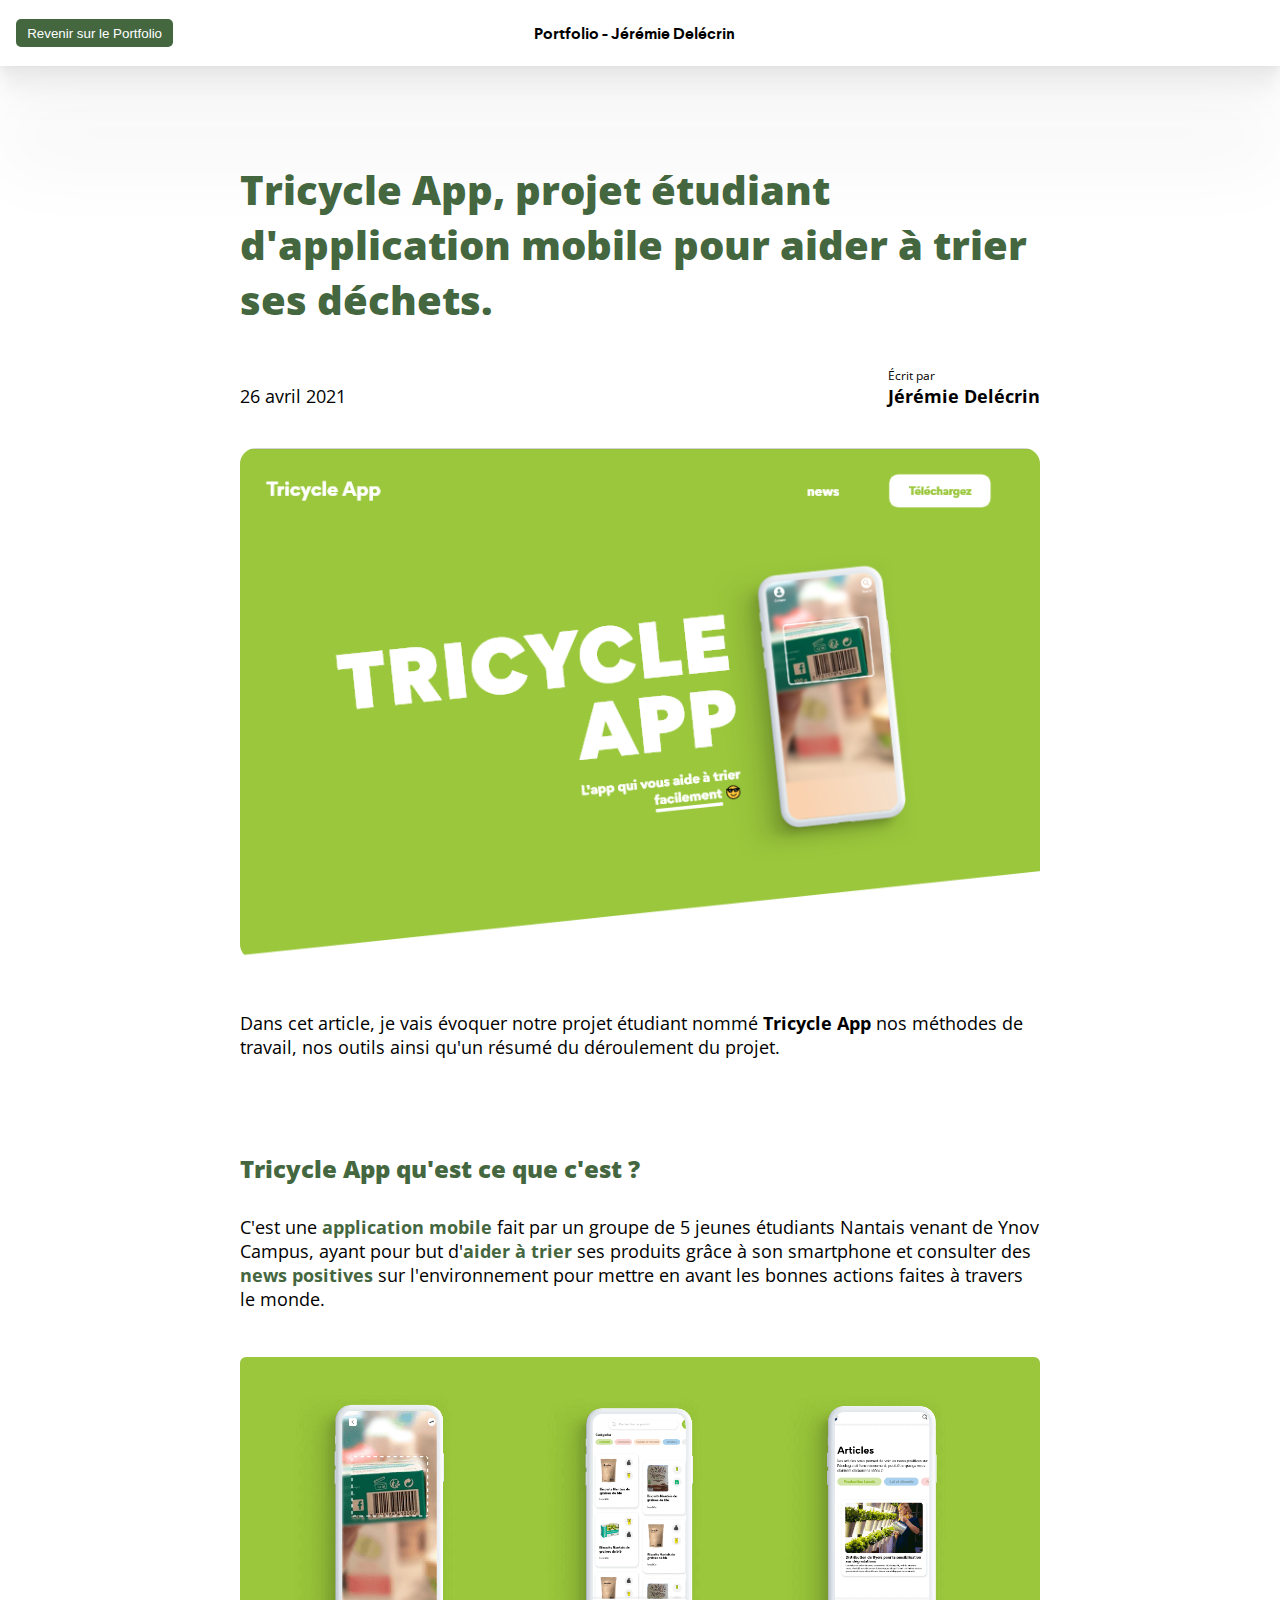
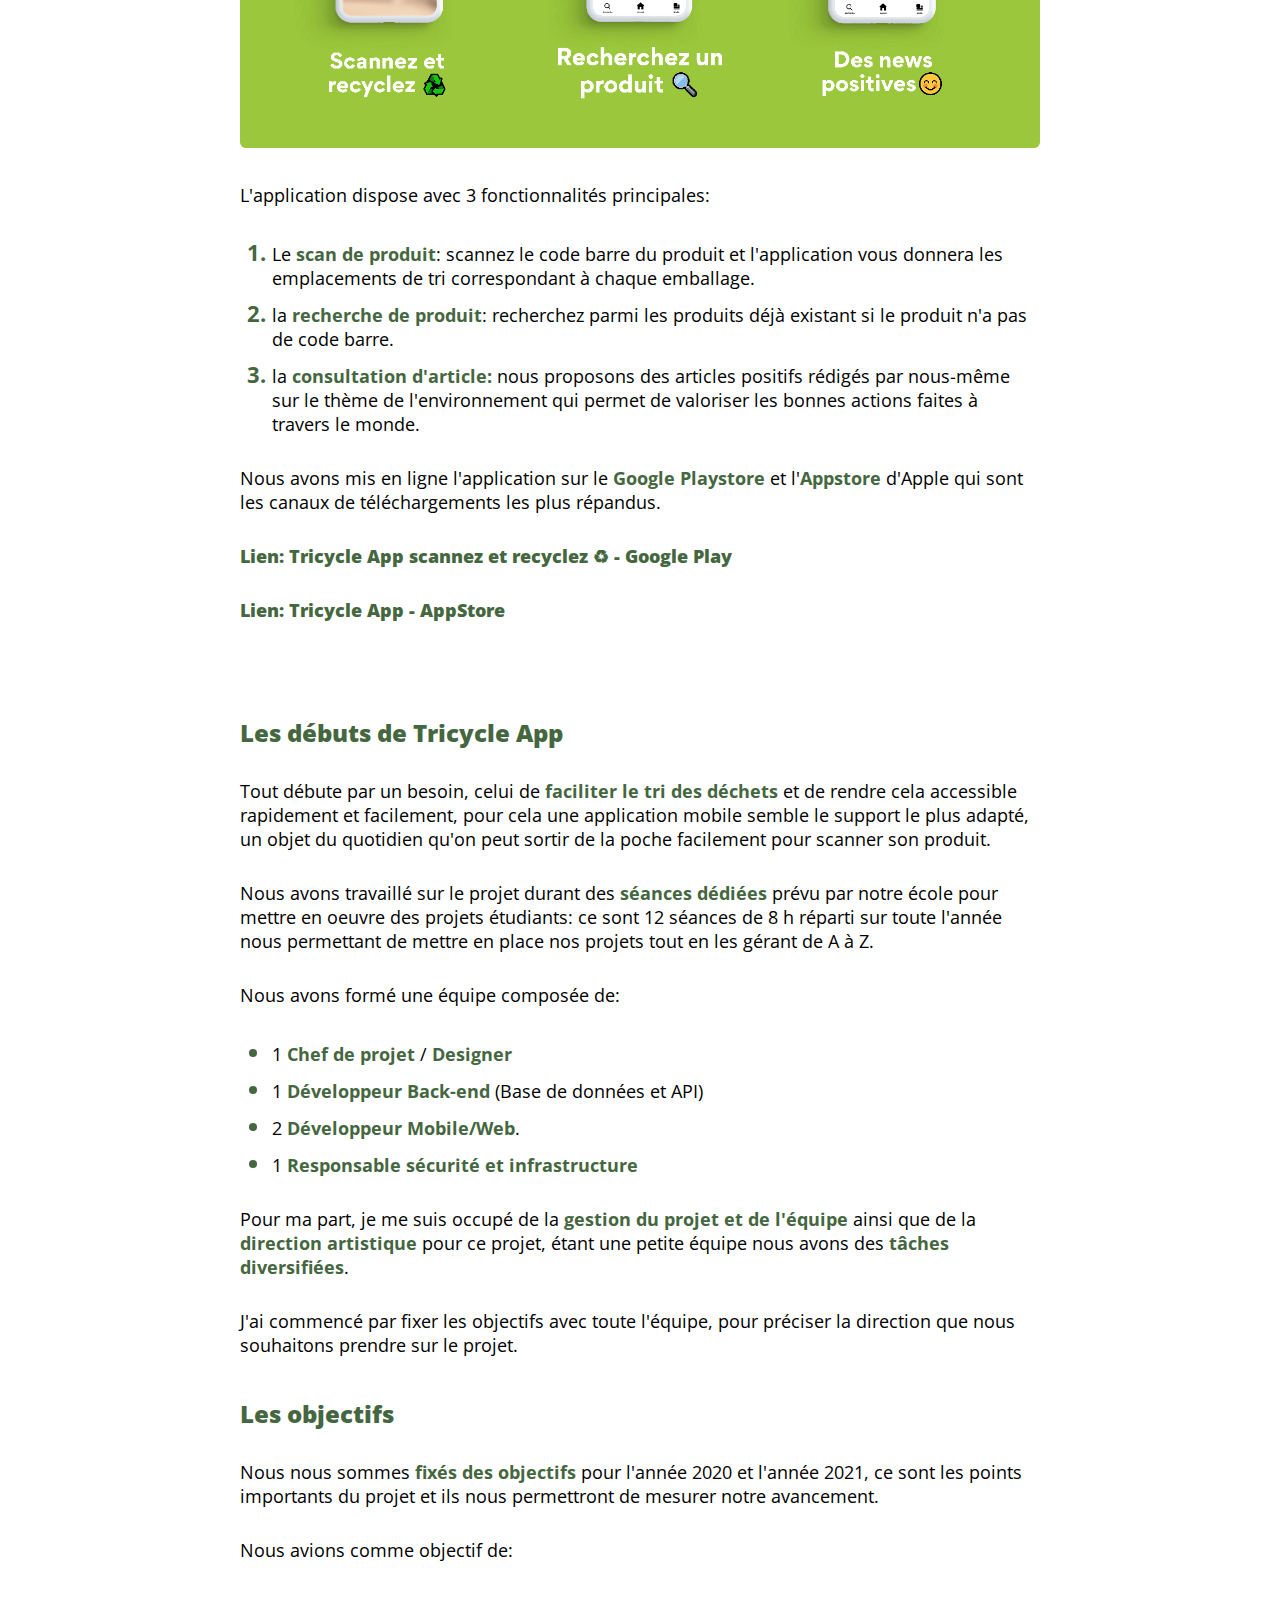
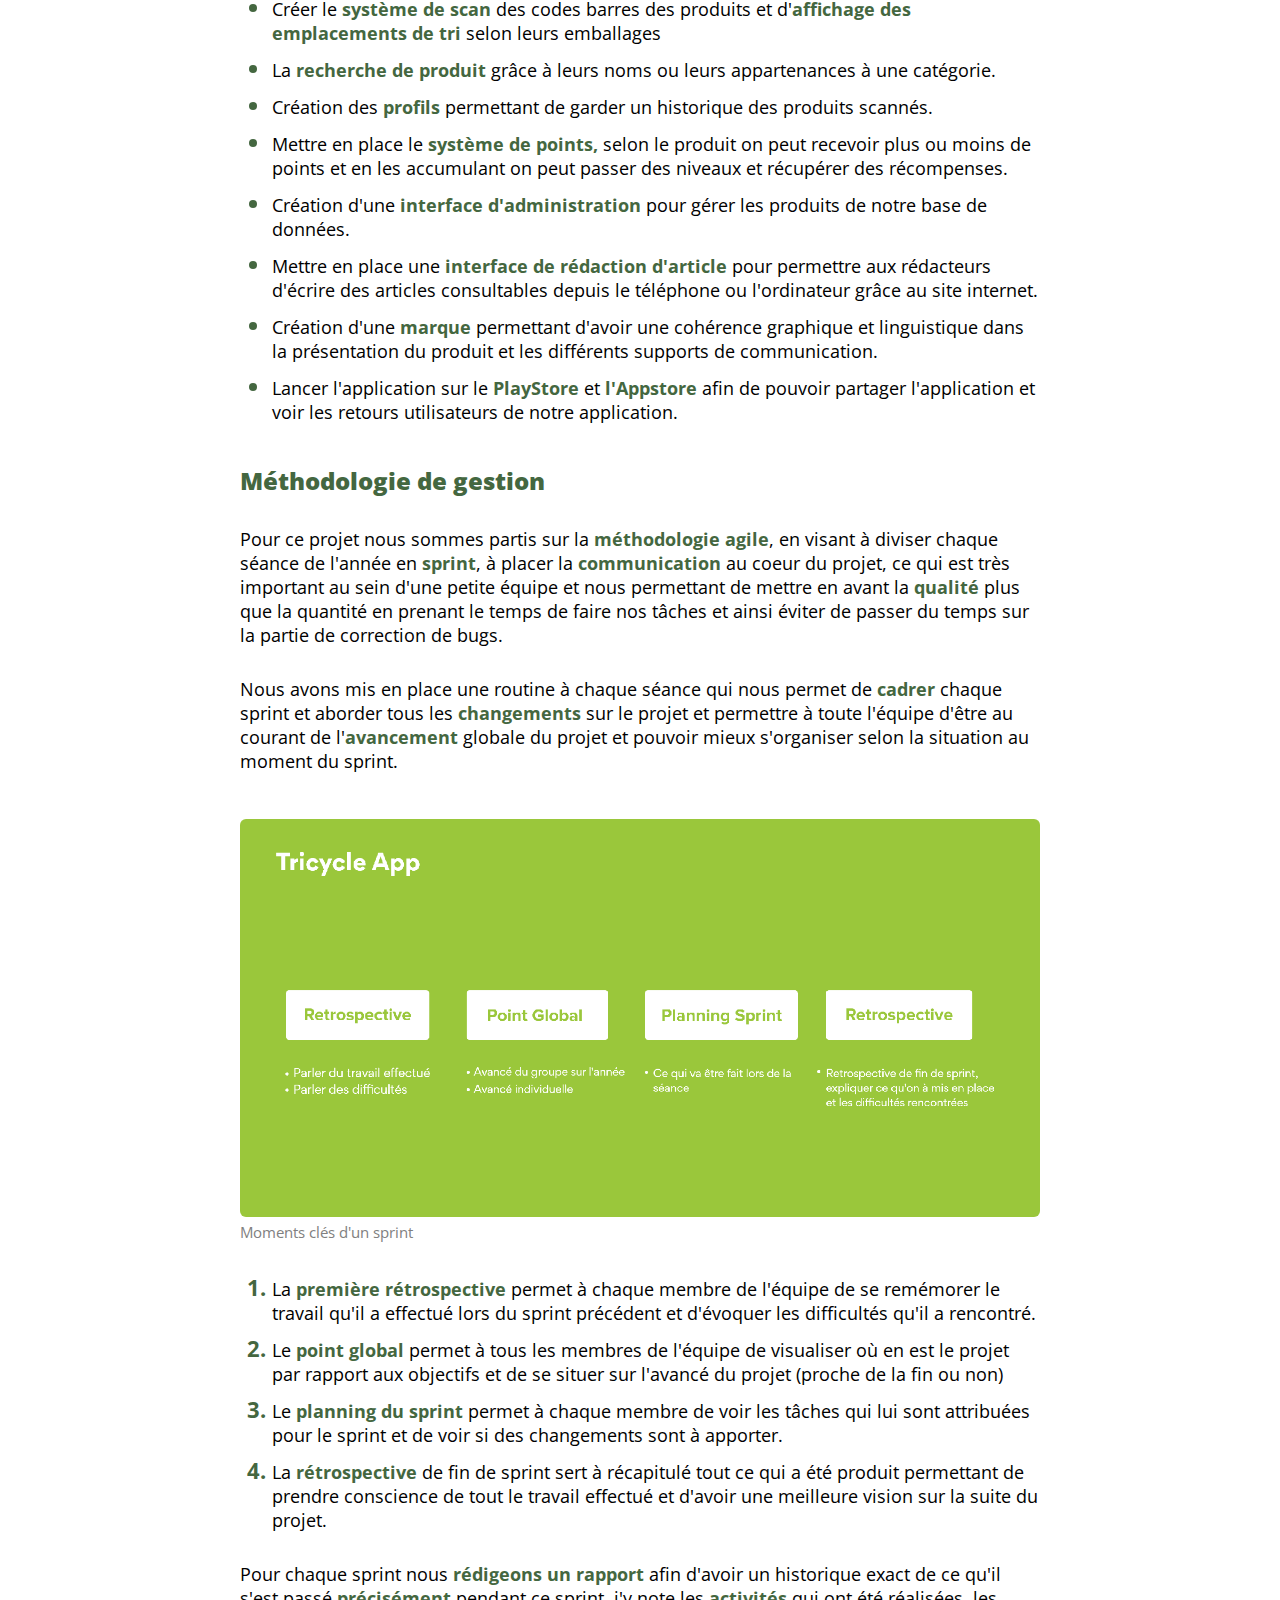
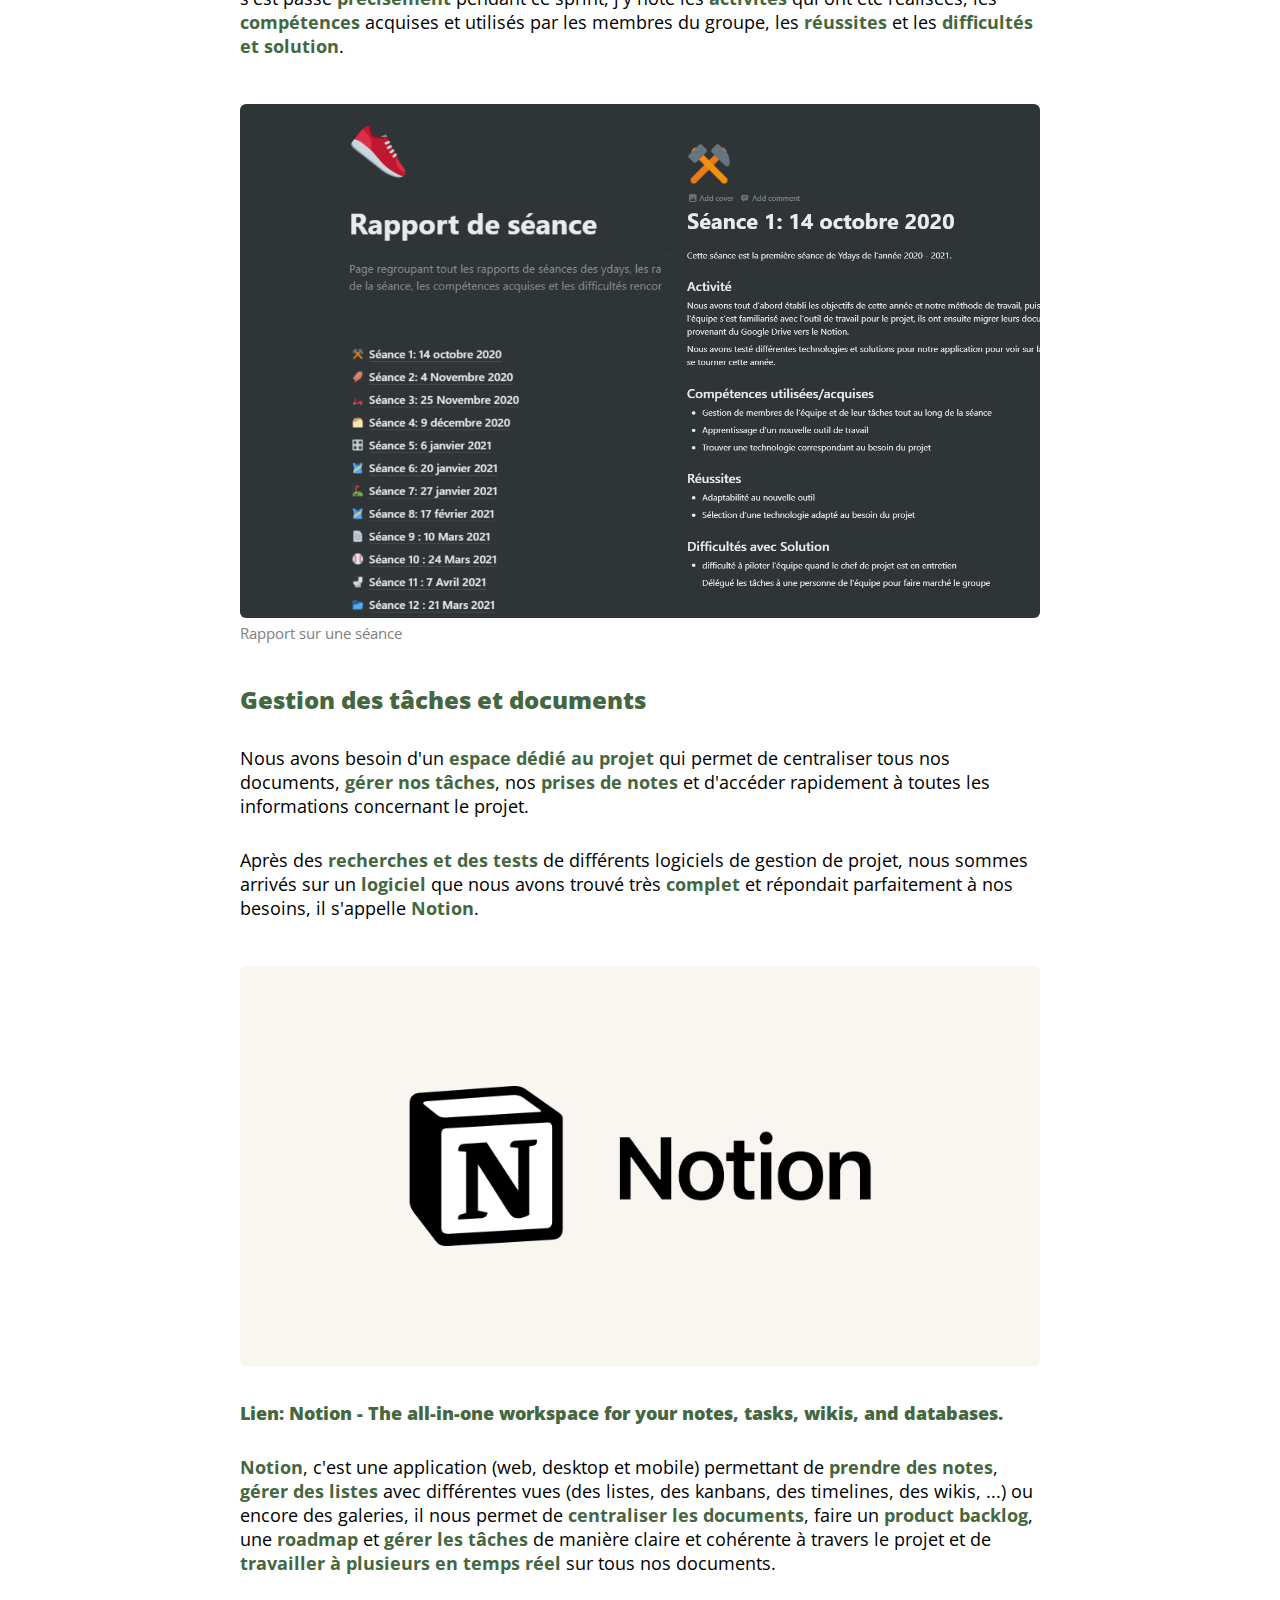
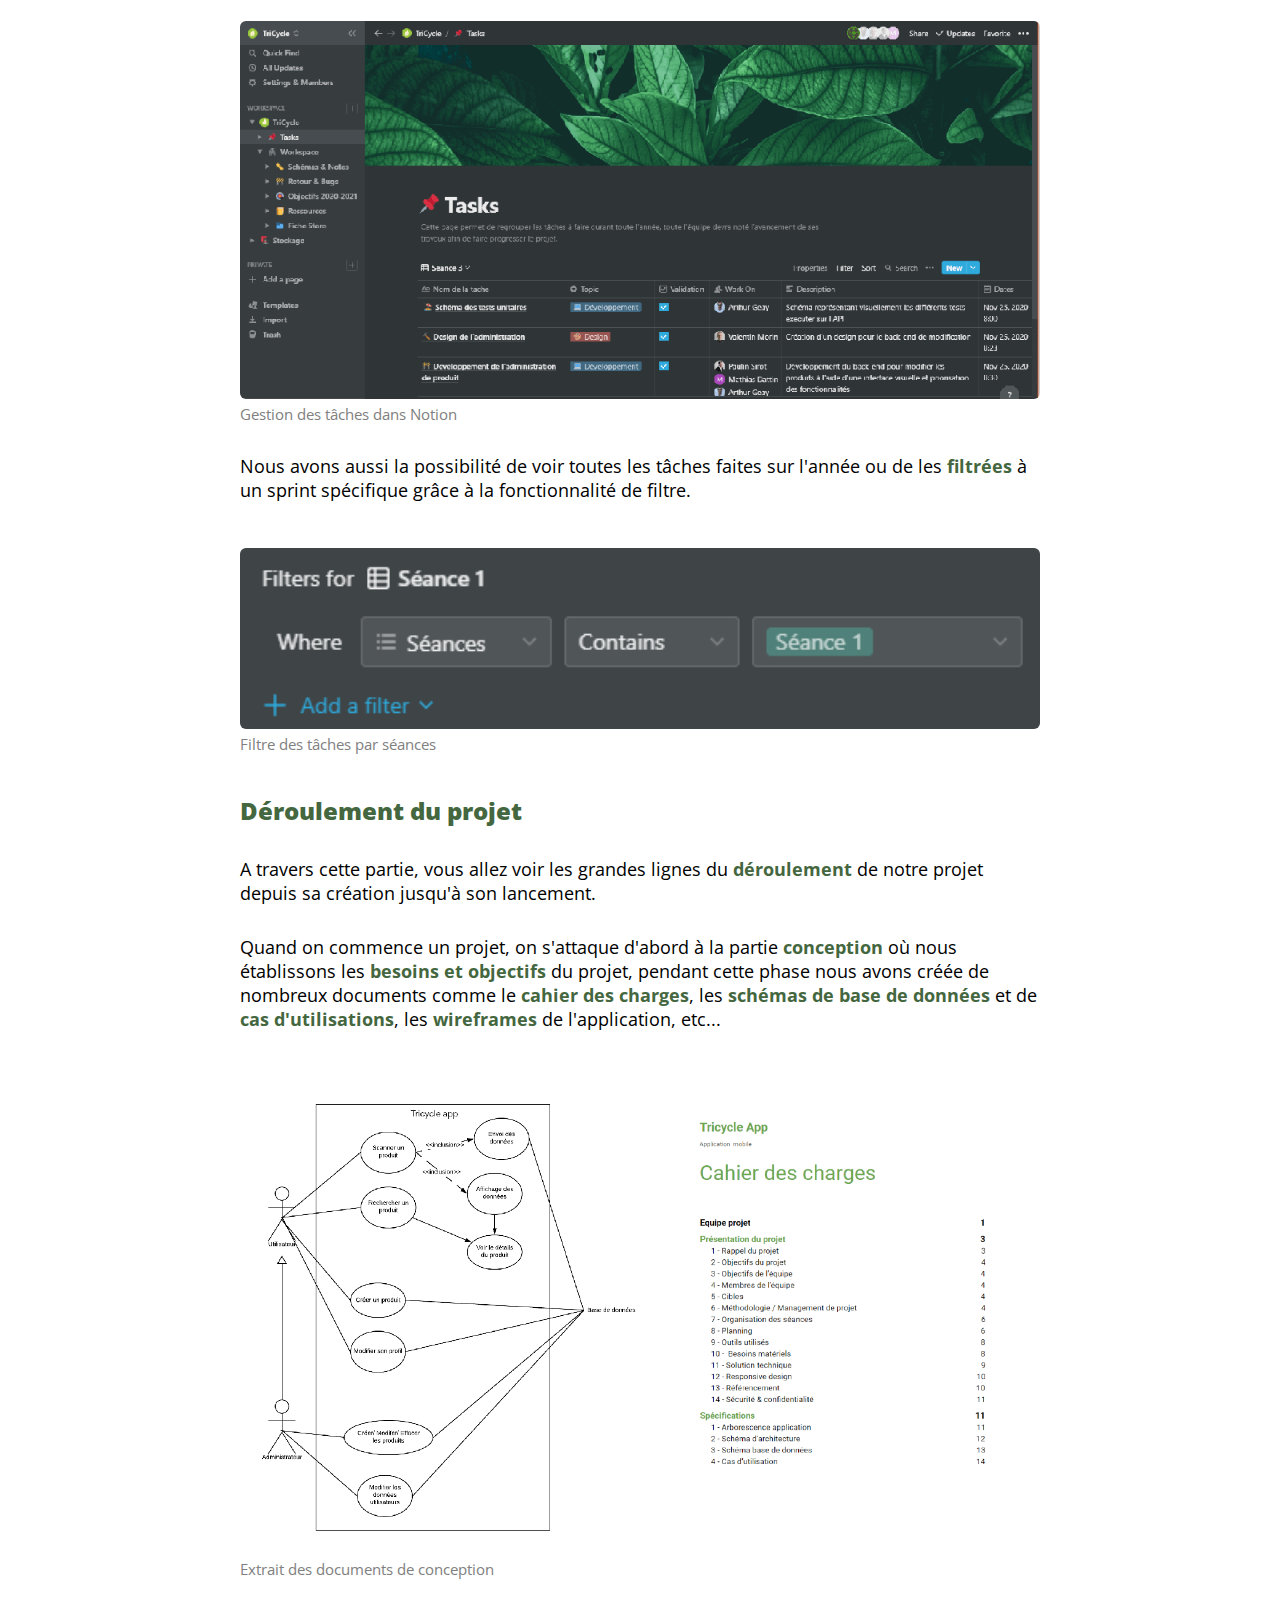
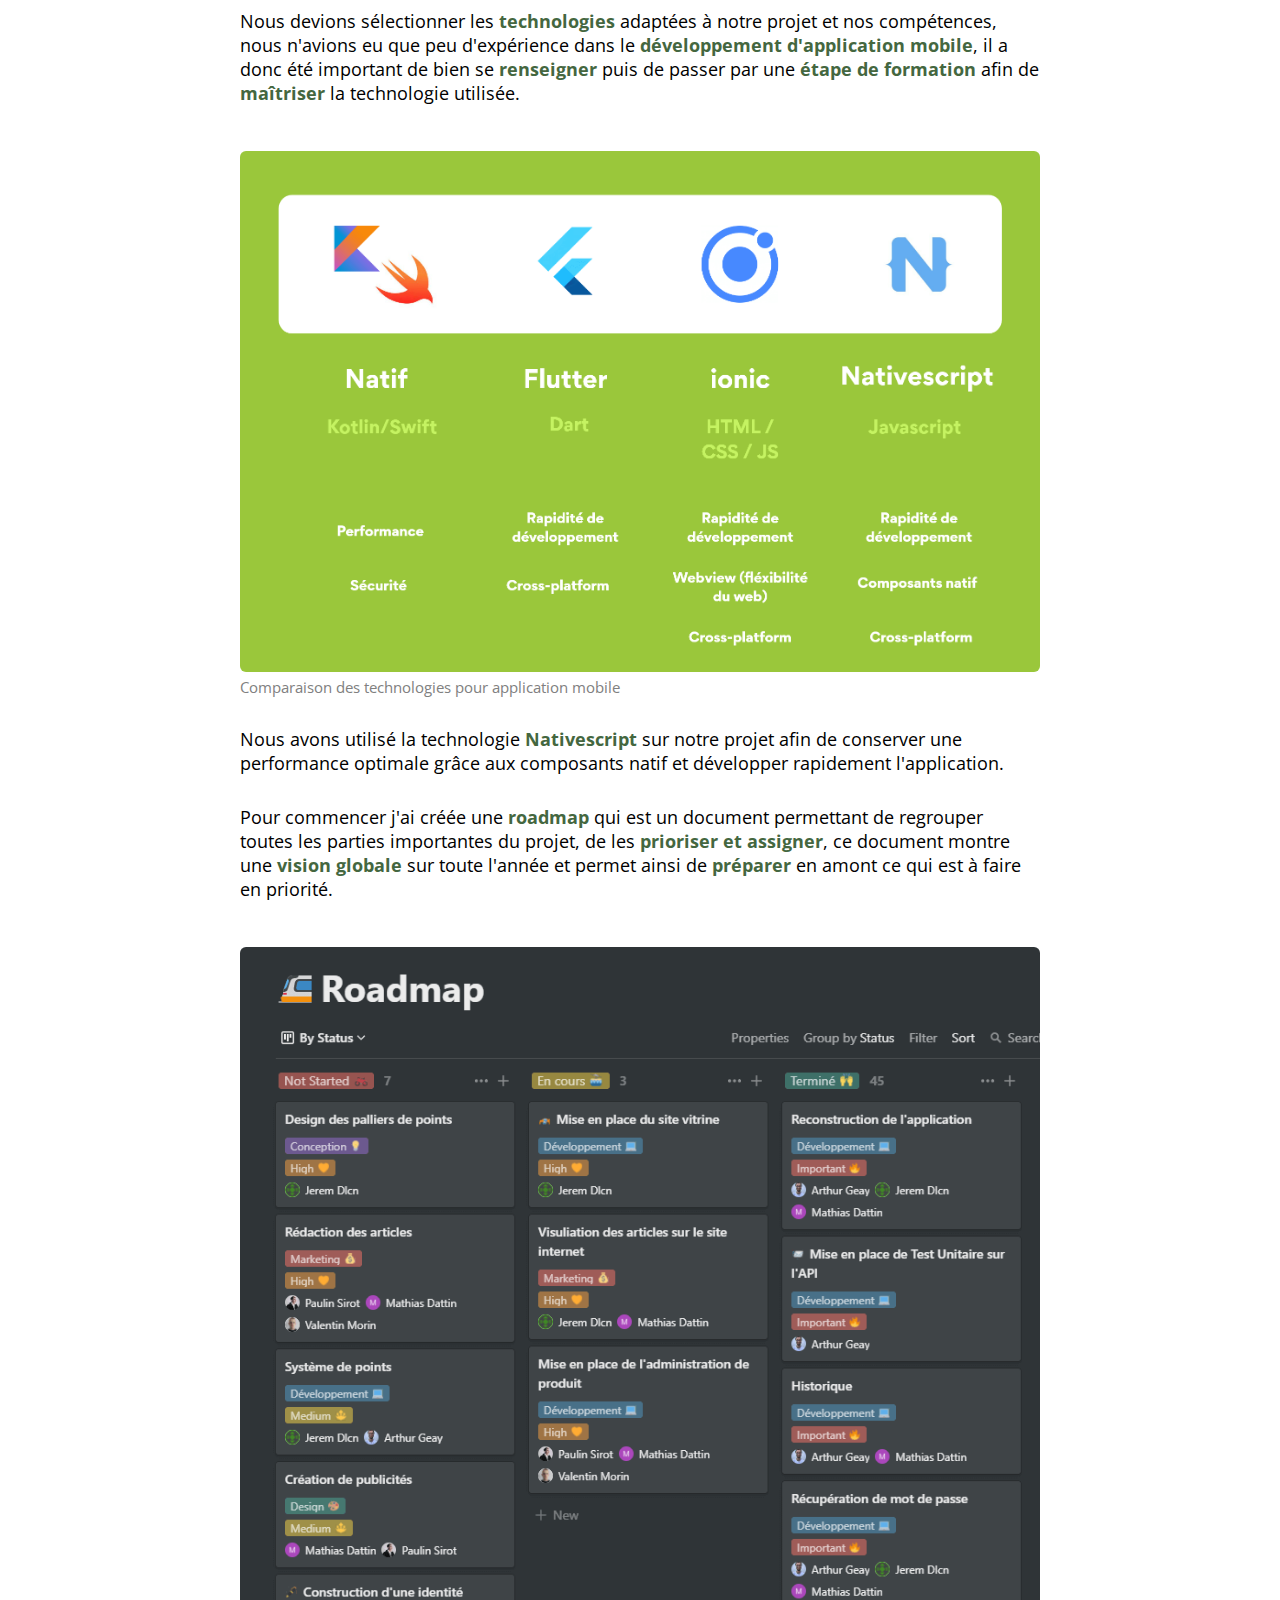
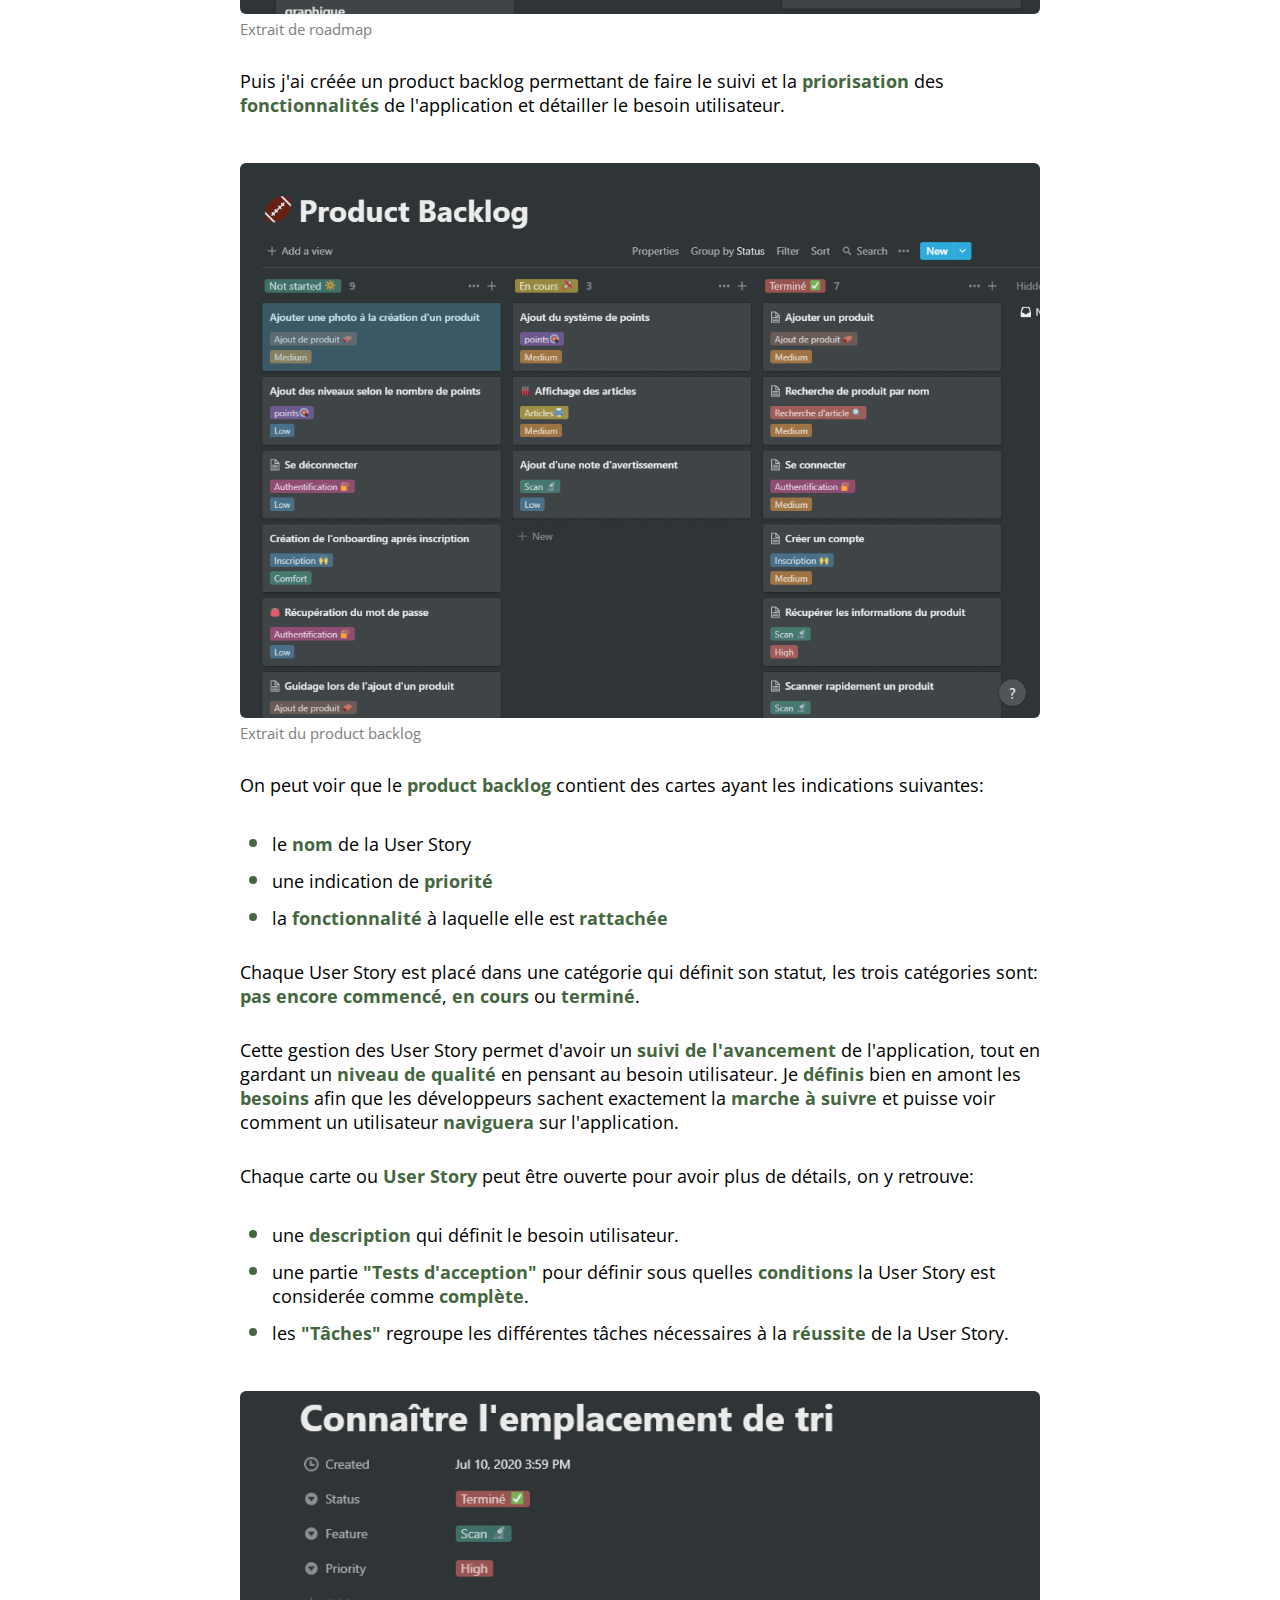
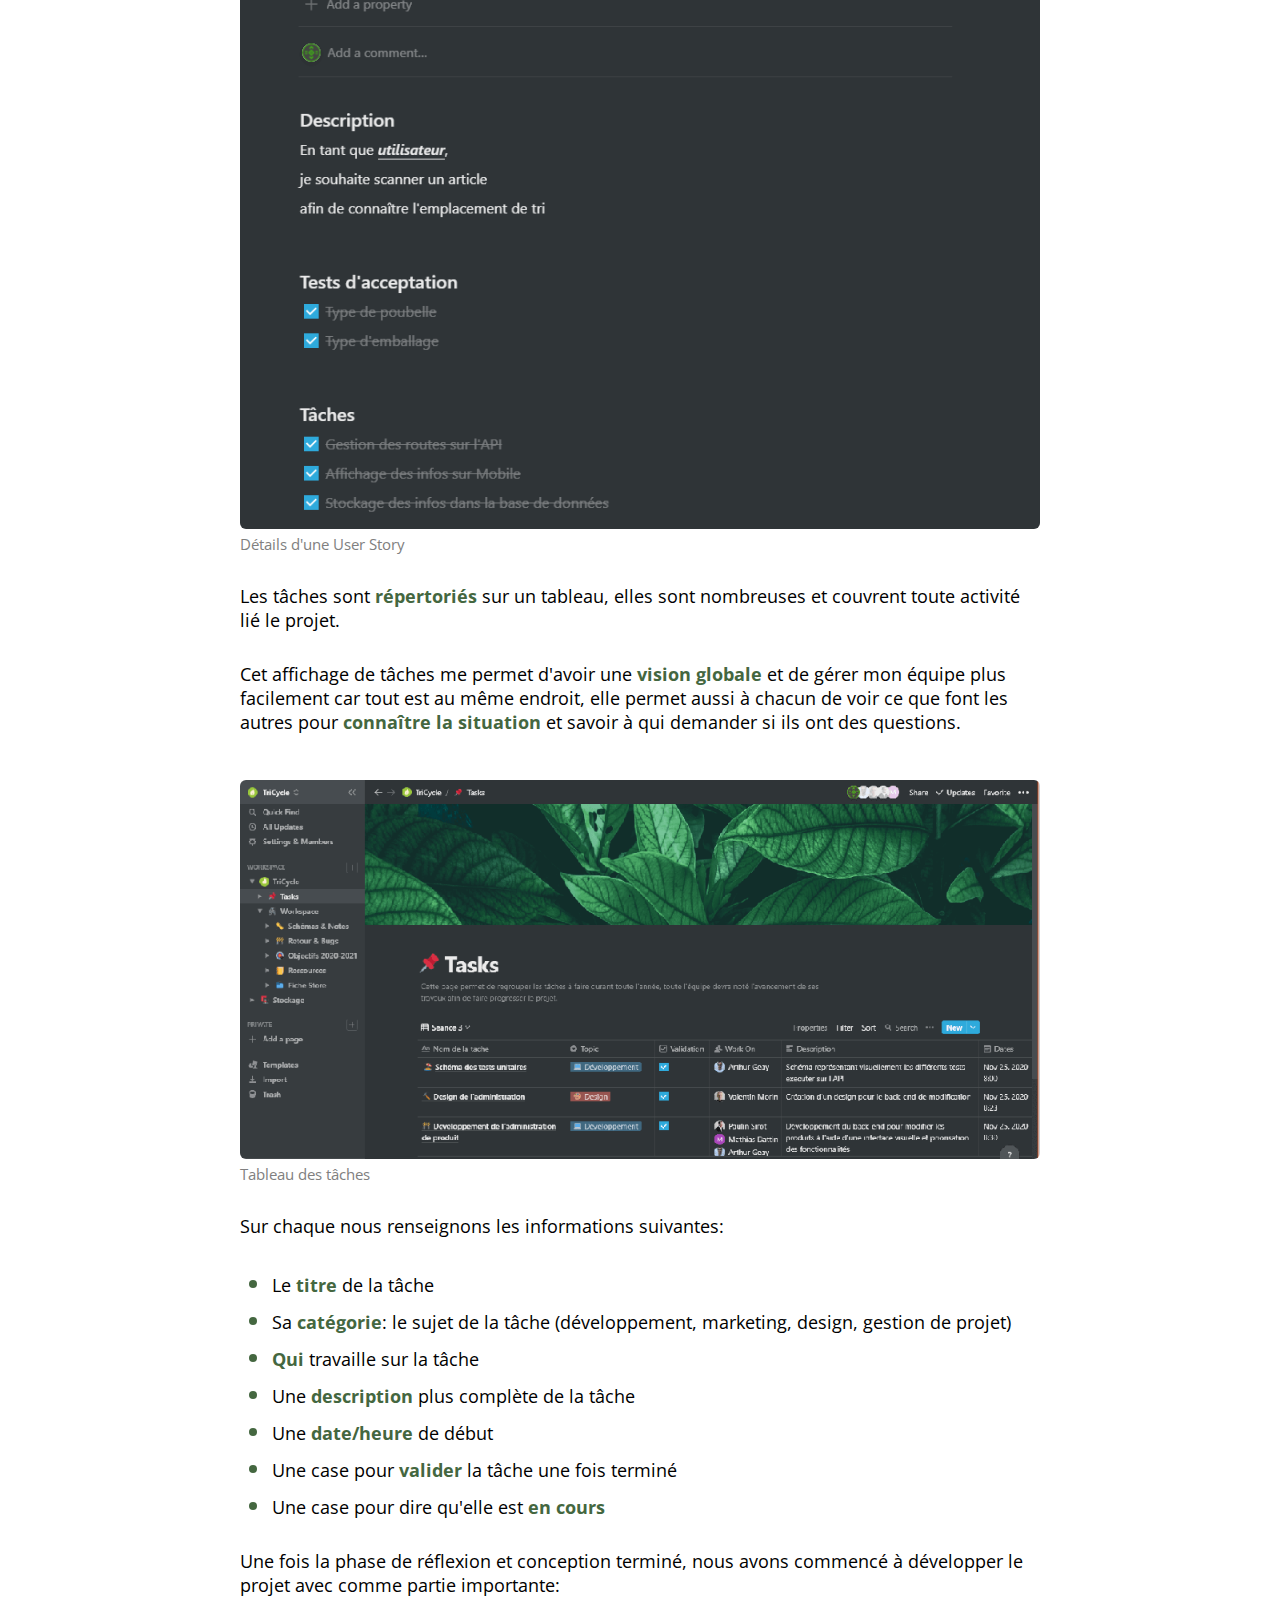
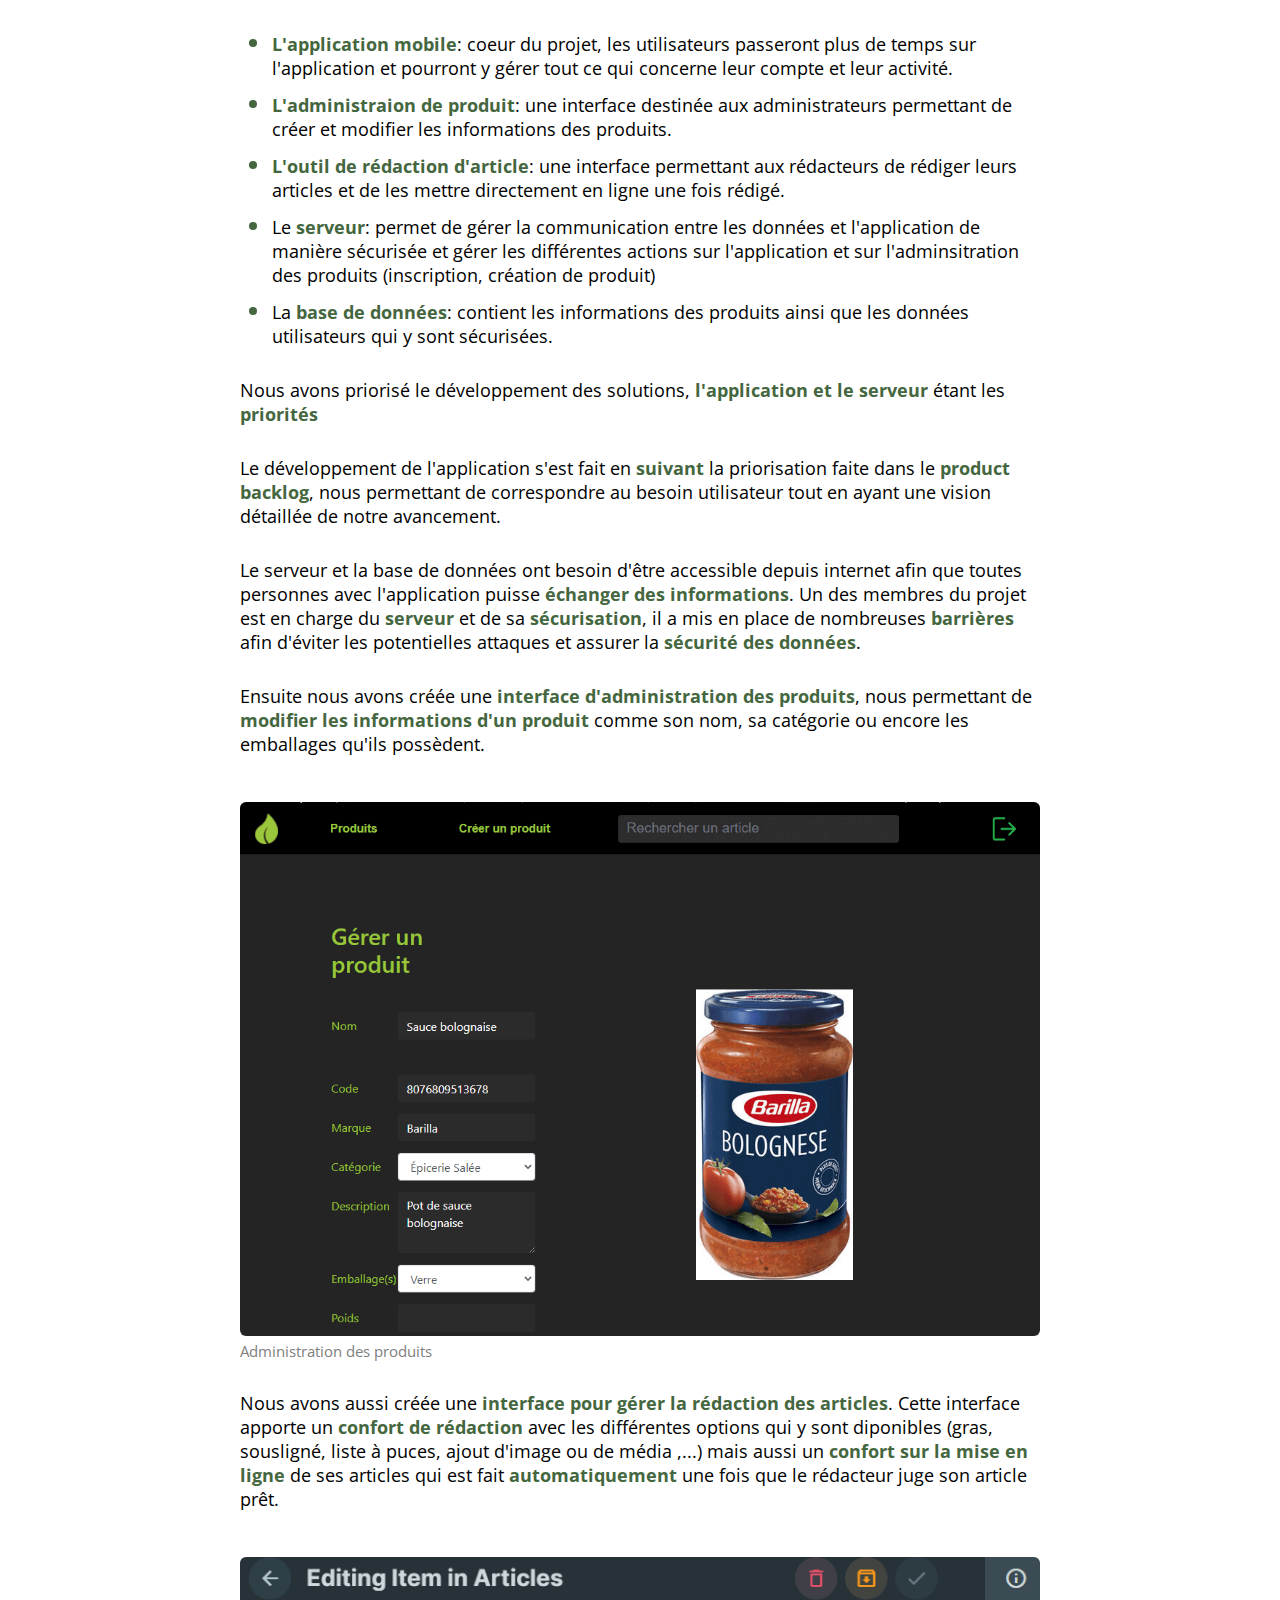
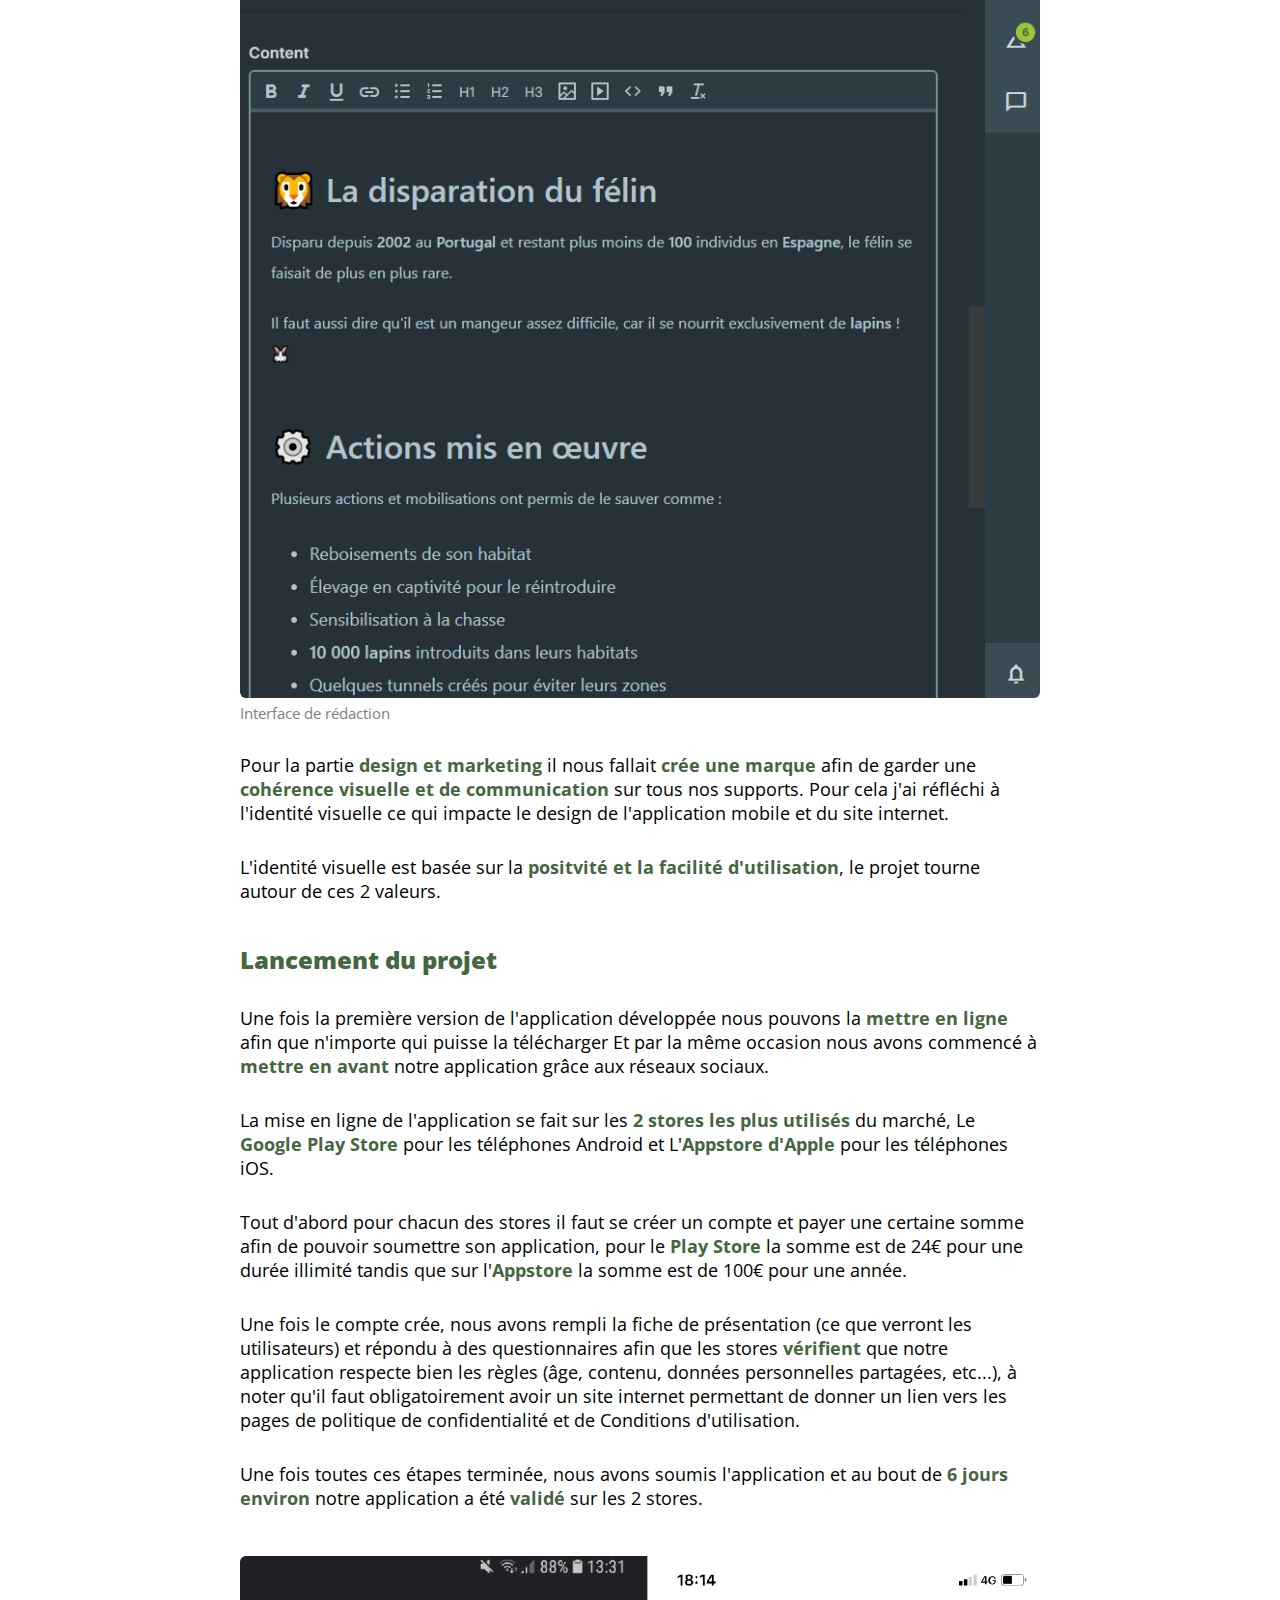
==== commit 22e03349: "💬 change on content" ====
--- a/tricycle-app.html
+++ b/tricycle-app.html
@@ -61,24 +61,24 @@
                     <li>la <strong>recherche de produit</strong>: recherchez parmi les produits déjà existant si le produit n'a pas de code barre.</li>
                     <li>la <strong>consultation d'article:</strong> nous proposons des articles positifs rédigés par nous-même sur le thème de l'environnement qui permet de valoriser les bonnes actions faites à travers le monde.</li>
                     </ol>
-                    <p>Nous avons mis en ligne l'application sur le <strong>Google Playstore</strong> et l'<strong>Appstore</strong> d'Apple qui sont les canaux de téléchargements les plus répandus, qui permettront à un grand nombre de personne de pouvoir télécharger l'application.</p>
+                    <p>Nous avons mis en ligne l'application sur le <strong>Google Playstore</strong> et l'<strong>Appstore</strong> d'Apple qui sont les canaux de téléchargements les plus répandus.</p>
                     <p><a href="https://play.google.com/store/apps/details?id=com.tricycle.app">Lien: Tricycle App scannez et recyclez ♻ - Google Play</a></p>
                     <p><a href="https://apps.apple.com/us/app/tricycleapp/id1562482886#?platform=iphone">Lien: Tricycle App - AppStore</a></p>
                     <p>&nbsp;</p>
                     <h2>Les débuts de Tricycle App</h2>
-                    <p>Tout débute par un besoin, celui de <strong>faciliter le tri des déchets</strong> et de rendre cela accessible rapidement et facilement, une application mobile semble le support le plus adapté, un objet du quotidien qu'on peut sortir de la poche facilement pour scanner son produit.</p>
+                    <p>Tout débute par un besoin, celui de <strong>faciliter le tri des déchets</strong> et de rendre cela accessible rapidement et facilement, pour cela une application mobile semble le support le plus adapté, un objet du quotidien qu'on peut sortir de la poche facilement pour scanner son produit.</p>
                     <p>Nous avons travaillé sur le projet durant des <strong>séances dédiées</strong> prévu par notre école pour mettre en oeuvre des projets étudiants: ce sont 12 séances de 8 h réparti sur toute l'année nous permettant de mettre en place nos projets tout en les gérant de A à Z.</p>
                     <p>Nous avons formé une équipe composée de:</p>
                     <ul>
-                    <li>1 <strong>Chef de projet</strong> / Designer</li>
+                    <li>1 <strong>Chef de projet</strong> / <strong>Designer</strong></li>
                     <li>1 <strong>Développeur Back-end </strong>(Base de données et API)</li>
                     <li>2 <strong>Développeur Mobile/Web</strong>.</li>
                     <li>1 <strong>Responsable sécurité et infrastructure</strong></li>
                     </ul>
-                    <p>Pour ma part, je me suis occupé de la <strong>gestion du projet et de l'équipe</strong> ainsi que de la <strong>direction artistique</strong> pour ce projet, étant une petite équipe nous avons des tâches diversifiées, nous permettant de voir comment <strong>produire</strong> une application mobile et la faire connaître auprès du public grâce aux réseaux sociaux et à l'image de marque.</p>
+                    <p>Pour ma part, je me suis occupé de la <strong>gestion du projet et de l'équipe</strong> ainsi que de la <strong>direction artistique</strong> pour ce projet, étant une petite équipe nous avons des <strong>tâches diversifiées</strong>.</p>
                     <p>J'ai commencé par fixer les objectifs avec toute l'équipe, pour préciser la direction que nous souhaitons prendre sur le projet.</p>
                     <h2>Les objectifs</h2>
-                    <p>Nous nous sommes <strong>fixés des objectifs</strong> pour l'année 2020 et l'année 2021, ce sont les points importants du projet et mesurer notre avancement.</p>
+                    <p>Nous nous sommes <strong>fixés des objectifs</strong> pour l'année 2020 et l'année 2021, ce sont les points importants du projet et ils nous permettront de mesurer notre avancement.</p>
                     <p>Nous avions comme objectif de:</p>
                     <ul>
                     <li>Créer le <strong>système de scan</strong> des codes barres des produits et d'<strong>affichage des emplacements de tri</strong> selon leurs emballages</li>
@@ -92,7 +92,7 @@
                     </ul>
                     <h2>Méthodologie de gestion</h2>
                     <p>Pour ce projet nous sommes partis sur la <strong>méthodologie agile</strong>, en visant à diviser chaque séance de l'année en <strong>sprint</strong>, à placer la <strong>communication</strong> au coeur du projet, ce qui est très important au sein d'une petite équipe et nous permettant de mettre en avant la <strong>qualité</strong> plus que la quantité en prenant le temps de faire nos tâches et ainsi éviter de passer du temps sur la partie de correction de bugs.</p>
-                    <p>Nous avons une routine à chaque séance qui nous permet de <strong>cadrer</strong> chaque sprint et aborder tous les <strong>changements</strong> sur le projet et permettre à toute l'équipe d'être au courant de l'<strong>avancement</strong> globale du projet et pouvoir mieux s'organiser selon la situation au moment du sprint.</p>
+                    <p>Nous avons mis en place une routine à chaque séance qui nous permet de <strong>cadrer</strong> chaque sprint et aborder tous les <strong>changements</strong> sur le projet et permettre à toute l'équipe d'être au courant de l'<strong>avancement</strong> globale du projet et pouvoir mieux s'organiser selon la situation au moment du sprint.</p>
                     <p>
                         <figure>
                             <img src="img/article/Sprint_Planning.png" alt="" />
@@ -103,7 +103,7 @@
                     <li>La <strong>première rétrospective</strong> permet à chaque membre de l'équipe de se remémorer le travail qu'il a effectué lors du sprint précédent et d'évoquer les difficultés qu'il a rencontré.</li>
                     <li>Le <strong>point global</strong> permet à tous les membres de l'équipe de visualiser où en est le projet par rapport aux objectifs et de se situer sur l'avancé du projet (proche de la fin ou non)</li>
                     <li>Le <strong>planning du sprint</strong> permet à chaque membre de voir les tâches qui lui sont attribuées pour le sprint et de voir si des changements sont à apporter.</li>
-                    <li>La <strong>rétrospective</strong> de fin de sprint sert a récapitulé tout ce qui a été produit permettant de prendre conscience de tout le travail effectué et d'avoir une meilleure vision sur la suite du projet.</li>
+                    <li>La <strong>rétrospective</strong> de fin de sprint sert à récapitulé tout ce qui a été produit permettant de prendre conscience de tout le travail effectué et d'avoir une meilleure vision sur la suite du projet.</li>
                     </ol>
                     <p>Pour chaque sprint nous <strong>rédigeons un rapport</strong> afin d'avoir un historique exact de ce qu'il s'est passé <strong>précisément</strong> pendant ce sprint, j'y note les <strong>activités</strong> qui ont été réalisées, les <strong>compétences</strong> acquises et utilisés par les membres du groupe, les <strong>réussites</strong> et les <strong>difficultés et solution</strong>.</p>
                     <p>
@@ -124,7 +124,7 @@
                             <figcaption>Gestion des tâches dans Notion</figcaption>
                         </figure>
                     </p>
-                    <p>Nous avons aussi la possibilité de voir toutes les tâches faites sur l'année ou de <strong>filtré</strong> à un sprint spécifique grâce à la fonctionnalité de filtre</p>
+                    <p>Nous avons aussi la possibilité de voir toutes les tâches faites sur l'année ou de les <strong>filtrées</strong> à un sprint spécifique grâce à la fonctionnalité de filtre.</p>
                     <p>
                         <figure>
                             <img src="img/article/filter.png" alt="" />
@@ -137,17 +137,17 @@
                     <p>
                         <figure>
                             <img src="img/article/tricycleapp-documents.png" alt="" />
-                            <figcaption>Extrait de document</figcaption>
-                        </figure>
-                    </p>
-                    <p>Nous devions aussi trouver les <strong>technologies</strong> adaptées à notre projet et nos compétences, nous n'avions eu que peu d'expérience dans le <strong>développement d'application mobile</strong>, il a donc été important de bien se <strong>renseigner</strong> puis de passer par une <strong>étape de formation</strong> afin de <strong>maîtriser</strong> la technologie utilisée.</p>
+                            <figcaption>Extrait des documents de conception</figcaption>
+                        </figure>
+                    </p>
+                    <p>Nous devions sélectionner les <strong>technologies</strong> adaptées à notre projet et nos compétences, nous n'avions eu que peu d'expérience dans le <strong>développement d'application mobile</strong>, il a donc été important de bien se <strong>renseigner</strong> puis de passer par une <strong>étape de formation</strong> afin de <strong>maîtriser</strong> la technologie utilisée.</p>
                     <p>
                         <figure>
                             <img src="img/article/Technologie.png" alt="" />
                             <figcaption>Comparaison des technologies pour application mobile</figcaption>
                         </figure>
                     </p>
-                    <p>Nous avons utilisé la technologie <strong>Nativescript</strong> sur notre projet afin de conserver une performance optimale grâce aux composants natif.</p>
+                    <p>Nous avons utilisé la technologie <strong>Nativescript</strong> sur notre projet afin de conserver une performance optimale grâce aux composants natif et développer rapidement l'application.</p>
                     <p>Pour commencer j'ai créée une <strong>roadmap</strong> qui est un document permettant de regrouper toutes les parties importantes du projet, de les <strong>prioriser et assigner</strong>, ce document montre une <strong>vision globale</strong> sur toute l'année et permet ainsi de <strong>préparer</strong> en amont ce qui est à faire en priorité.</p>
                     <p>
                         <figure>
@@ -162,19 +162,19 @@
                             <figcaption>Extrait du product backlog</figcaption>
                         </figure>
                     </p>
-                    <p>On peut voir que le product backlog contient des cartes ayant les indications suivantes:</p>
-                    <ul>
-                    <li>le nom de la User Story</li>
-                    <li>une indication de priorité</li>
-                    <li>la fonctionnalité à laquelle elle est rattachée</li>
-                    </ul>
-                    <p>Chaque User Story est placé dans une catégorie qui définit son statut, les trois catégories sont: pas encore commencé, en cours ou terminé.</p>
-                    <p>Cette gestion des User Story permet d'avoir un suivi de l'avancement de l'application, tout en gardant un niveau de qualité en pensant au besoin utilisateur. Je définis bien en amont les besoins afin que les développeurs sachent exactement la marche à suivre et puisse voir comment un utilisateur naviguera sur l'application.</p>
-                    <p>Chaque carte ou User Story peut être ouverte pour avoir plus de détails, on y retrouve:</p>
-                    <ul>
-                    <li>une description qui définit le besoin utilisateur.</li>
-                    <li>une partie "Tests d'acception" pour définir sous quelles conditions la User Story est considerée comme complète.</li>
-                    <li>les "Tâches" regroupe les différentes tâches nécessaires à la réussite de la User Story.</li>
+                    <p>On peut voir que le <strong>product backlog</strong> contient des cartes ayant les indications suivantes:</p>
+                    <ul>
+                    <li>le <strong>nom</strong> de la User Story</li>
+                    <li>une indication de <strong>priorité</strong></li>
+                    <li>la <strong>fonctionnalité</strong> à laquelle elle est <strong>rattachée</strong></li>
+                    </ul>
+                    <p>Chaque User Story est placé dans une catégorie qui définit son statut, les trois catégories sont: <strong>pas encore commencé</strong>, <strong>en cours</strong> ou <strong>terminé</strong>.</p>
+                    <p>Cette gestion des User Story permet d'avoir un <strong>suivi de l'avancement</strong> de l'application, tout en gardant un <strong>niveau de qualité</strong> en pensant au besoin utilisateur. Je <strong>définis</strong> bien en amont les <strong>besoins</strong> afin que les développeurs sachent exactement la <strong>marche à suivre</strong> et puisse voir comment un utilisateur <strong>naviguera</strong> sur l'application.</p>
+                    <p>Chaque carte ou <strong>User Story</strong> peut être ouverte pour avoir plus de détails, on y retrouve:</p>
+                    <ul>
+                    <li>une <strong>description</strong> qui définit le besoin utilisateur.</li>
+                    <li>une partie <strong>"Tests d'acception"</strong> pour définir sous quelles <strong>conditions</strong> la User Story est considerée comme <strong>complète</strong>.</li>
+                    <li>les <strong>"Tâches"</strong> regroupe les différentes tâches nécessaires à la <strong>réussite</strong> de la User Story.</li>
                     </ul>
                     <p>
                         <figure>
@@ -182,25 +182,23 @@
                             <figcaption>Détails d'une User Story</figcaption>
                         </figure>
                     </p>
-                    <p>Carte dans le product backlog</p>
-                    <p>Les tâches sont répertoriés dans un autre endroit, étant donné qu'elles sont nombreuses et couvrent tout activité lié le projet.</p>
-                    <p>Cet affichage de tâches me permet d'avoir une vision globale et de gérer mon équipe plus facilement car tout est au même endroit, elle permet aussi à chacun de voir ce que font les autres pour connaître un peu la situation et savoir à qui demander si ils ont des questions.</p>
+                    <p>Les tâches sont <strong>répertoriés</strong> sur un tableau, elles sont nombreuses et couvrent toute activité lié le projet.</p>
+                    <p>Cet affichage de tâches me permet d'avoir une <strong>vision globale</strong> et de gérer mon équipe plus facilement car tout est au même endroit, elle permet aussi à chacun de voir ce que font les autres pour <strong>connaître la situation</strong> et savoir à qui demander si ils ont des questions.</p>
                     <p>
                         <figure>
                             <img src="img/article/tasks.png" alt="" />
                             <figcaption>Tableau des tâches</figcaption>
                         </figure>
                     </p>
-                    <p>Gestion des tâches dans Notion</p>
                     <p>Sur chaque nous renseignons les informations suivantes:</p>
                     <ul>
-                    <li>Le titre de la tâche</li>
-                    <li>Sa catégorie: le sujet de la tâche (développement, marketing, design, gestion de projet)</li>
-                    <li>Qui travaille sur la tâche</li>
-                    <li>Une description plus complète de la tâche</li>
-                    <li>Une date/heure de début</li>
-                    <li>Une case pour valider la tâche une fois terminé</li>
-                    <li>Une case pour dire qu'elle est en cours</li>
+                    <li>Le <strong>titre</strong> de la tâche</li>
+                    <li>Sa <strong>catégorie</strong>: le sujet de la tâche (développement, marketing, design, gestion de projet)</li>
+                    <li><strong>Qui</strong> travaille sur la tâche</li>
+                    <li>Une <strong>description</strong> plus complète de la tâche</li>
+                    <li>Une <strong>date/heure</strong> de début</li>
+                    <li>Une case pour <strong>valider</strong> la tâche une fois terminé</li>
+                    <li>Une case pour dire qu'elle est <strong>en cours</strong></li>
                     </ul>
                     <p>Une fois la phase de réflexion et conception terminé, nous avons commencé à développer le projet avec comme partie importante:</p>
                     <ul>
@@ -210,45 +208,44 @@
                     <li>Le <strong>serveur</strong>: permet de gérer la communication entre les données et l'application de manière sécurisée et gérer les différentes actions sur l'application et sur l'adminsitration des produits (inscription, création de produit)</li>
                     <li>La <strong>base de données</strong>: contient les informations des produits ainsi que les données utilisateurs qui y sont sécurisées.</li>
                     </ul>
-                    <p>Nous avons priorisé le développement de chacunes des solutions, l'application et le serveur étant les priorités</p>
-                    <p>Le développement de l'application s'est fait en suivant la priorisation faite dans le product backlog, nous permettant de correspondre au besoin utilisateur tout en ayant une vision détaillée de notre avancement.</p>
-                    <p>Le serveur et la base de données ont besoin d'être accessible depuis internet afin que toutes personnes avec l'application puisse échanger des informations. Un des membres du projet est en charge du serveur et de sa sécurisation, il a mis en place de nombreuses barrières afin d'éviter les potentielles attaques et assurer la sécurité des données.</p>
-                    <p>Ensuite nous avons créée une interface d'administration des produits, nous permettant de modifier les informations d'un produit comme son nom, sa catégorie ou encore les emballages qu'ils possèdent.</p>
+                    <p>Nous avons priorisé le développement des solutions, <strong>l'application et le serveur</strong> étant les <strong>priorités</strong></p>
+                    <p>Le développement de l'application s'est fait en <strong>suivant</strong> la priorisation faite dans le <strong>product backlog</strong>, nous permettant de correspondre au besoin utilisateur tout en ayant une vision détaillée de notre avancement.</p>
+                    <p>Le serveur et la base de données ont besoin d'être accessible depuis internet afin que toutes personnes avec l'application puisse <strong>échanger des informations</strong>. Un des membres du projet est en charge du <strong>serveur</strong> et de sa <strong>sécurisation</strong>, il a mis en place de nombreuses <strong>barrières</strong> afin d'éviter les potentielles attaques et assurer la <strong>sécurité des données</strong>.</p>
+                    <p>Ensuite nous avons créée une <strong>interface d'administration des produits</strong>, nous permettant de <strong>modifier les informations d'un produit </strong>comme son nom, sa catégorie ou encore les emballages qu'ils possèdent.</p>
                     <p>
                         <figure>
                             <img src="img/article/adminproduct.png" alt="" />
                             <figcaption>Administration des produits</figcaption>
                         </figure>
                     </p>
-                    <p>Ensuite nous avons créée une interface pour gérer la rédaction des articles.</p>
+                    <p>Nous avons aussi créée une <strong>interface pour gérer la rédaction des articles</strong>. Cette interface apporte un <strong>confort de rédaction</strong> avec les différentes options qui y sont diponibles (gras, sousligné, liste à puces, ajout d'image ou de média ,...) mais aussi un <strong>confort sur la mise en ligne </strong>de ses articles qui est fait <strong>automatiquement</strong> une fois que le rédacteur juge son article prêt.</p>
                     <p>
                         <figure>
                             <img src="img/article/interface-redac.png" alt="" />
                             <figcaption>Interface de rédaction</figcaption>
                         </figure>
                     </p>
-                    <p>Pour la partie design et marketing il nous fallait crée une marque afin de garder une cohérence visuelle et de communication sur tous nos supports. Pour cela j'ai réfléchi à l'identité visuelle ce qui impacte le design de l'application mobile et du site internet.</p>
-                    <p>L'identité visuelle est basée sur la positvité et la facilité, le projet tourne autour de ces 2 valeurs.</p>
+                    <p>Pour la partie <strong>design et marketing</strong> il nous fallait <strong>crée une marque</strong> afin de garder une <strong>cohérence visuelle et de communication</strong> sur tous nos supports. Pour cela j'ai réfléchi à l'identité visuelle ce qui impacte le design de l'application mobile et du site internet.</p>
+                    <p>L'identité visuelle est basée sur la <strong>positvité et la facilité d'utilisation</strong>, le projet tourne autour de ces 2 valeurs.</p>
                     <h2>Lancement du projet</h2>
-                    <p>Une fois la première version de l'application développée nous pouvons la mettre en ligne afin que n'importe qui puisse la télécharger Et par la même occasion nous avons commencé à mettre en avant notre application grâce aux réseaux sociaux.</p>
-                    <p>La mise en ligne de l'application se fait sur les 2 stores les plus utilisés du marché, Le Google Play Store pour les téléphones Android et L'Appstore d'Apple pour les téléphones iOS.</p>
-                    <p>Tout d'abord pour chacun des stores il faut se créer un compte et payer une certaine somme afin de pouvoir soumettre son application, pour le Play Store la somme est de 24€ pour une durée illimité tandis que sur l'Appstore la somme est de 100&euro; pour une année.</p>
-                    <p>Une fois le compte crée, nous avons rempli la fiche de présentation (ce que verront les utilisateurs) et répondu à des questionnaires afin que les stores vérifient que notre application respecte bien les règles (âge, contenu, données personnelles partagées, etc...), à noter qu'il faut obligatoirement avoir un site internet permettant de donner un lien vers les pages de politique de confidentialité et de Conditions d'utilisation.</p>
-                    <p>Une fois toutes ces étapes terminée, nous avons soumis l'application et au bout de 6 jours environ notre application a été validé sur les 2 stores.</p>
+                    <p>Une fois la première version de l'application développée nous pouvons la <strong>mettre en ligne</strong> afin que n'importe qui puisse la télécharger Et par la même occasion nous avons commencé à <strong>mettre en avant</strong> notre application grâce aux réseaux sociaux.</p>
+                    <p>La mise en ligne de l'application se fait sur les <strong>2 stores les plus utilisés</strong> du marché, Le <strong>Google Play Store</strong> pour les téléphones Android et L'<strong>Appstore d'Apple</strong> pour les téléphones iOS.</p>
+                    <p>Tout d'abord pour chacun des stores il faut se créer un compte et payer une certaine somme afin de pouvoir soumettre son application, pour le <strong>Play Store</strong> la somme est de 24€ pour une durée illimité tandis que sur l'<strong>Appstore</strong> la somme est de 100&euro; pour une année.</p>
+                    <p>Une fois le compte crée, nous avons rempli la fiche de présentation (ce que verront les utilisateurs) et répondu à des questionnaires afin que les stores <strong>vérifient</strong> que notre application respecte bien les règles (âge, contenu, données personnelles partagées, etc...), à noter qu'il faut obligatoirement avoir un site internet permettant de donner un lien vers les pages de politique de confidentialité et de Conditions d'utilisation.</p>
+                    <p>Une fois toutes ces étapes terminée, nous avons soumis l'application et au bout de <strong>6 jours environ</strong> notre application a été <strong>validé</strong> sur les 2 stores.</p>
                     <p>
                         <figure>
                             <img src="img/article/store.png" alt="" />
                             <figcaption>Fiche de présentation des stores</figcaption>
                         </figure>
                     </p>
-                    <p>Les mises à jour de notre application quant à elles n'ont besoin que de 1 journée pour être validé.</p>
-                    <p>L'application est lancée, il est temps de la mettre en avant et pour cela nous avons étudier la cible de notre application pour savoir quelles canaux seront les plus pertinent pour mettre en avant notre application et nos articles.</p>
-                    <p>Nous avons choisi les réseaux sociaux Twitter et Instagram, qui sont des réseaux avec des utilisateurs assez jeunes.</p>
-                    <p>Etant donné que nous avons créée une marque il faut qu'elle soit cohérente dans sa communication à travers les différents canaux, pour cela nous avons créée un document qui décrit et uniformise la manière de communiquer sur nos articles ainsi que nos réseaux sociaux.</p>
+                    <p>Les <strong>mises à jour</strong> de notre application quant à elles n'ont besoin que de <strong>1 journée</strong> pour être validé.</p>
+                    <p>L'application est <strong>lancée</strong>, il est temps de la mettre en avant et pour cela nous avons étudier la cible de notre application pour savoir quelles <strong>canaux</strong> seront les plus pertinent pour mettre en avant notre application et nos articles.</p>
+                    <p>Nous avons choisi les réseaux sociaux <strong>Twitter et Instagram</strong>, qui sont des réseaux avec des utilisateurs assez jeunes.</p>
                     <h2>Conclusion</h2>
-                    <p>Ce projet nous a permis d'avoir une expérience sur la création d'un projet de A à Z, de la gestion de projet, de la conception de l'application et des logiciels d'administration, le développement des solutions, le déploiement ainsi que la mise en ligne des applications sur les Stores de Google et Apple. Nous avons mis crée une marque et fait de la communication autour de notre produit.</p>
-                    <p>Ce projet m'a apporté beaucoup autant sur le plan technique avec les différentes technologies utilisées que sur la gestion du projet avec la mise en place en concrète du product backlog et de la roadmap, sur le management d'équipe avec la gestion des différents p&ocirc;les (marketing, développement, design, infrastructure).</p>
-                    <p>Nous sommes fières d'avoir créée un projet comme celui-ci et d'avoir réussi à aller jusqu'au bout.</p>
+                    <p>Ce projet nous a permis d'avoir une expérience sur la <strong>création d'un projet de A à Z</strong>, de la <strong>gestion de projet</strong>, de la <strong>conception </strong>de l'application et des logiciels d'administration, le <strong>développement</strong> des solutions, le <strong>déploiement</strong> ainsi que la <strong>lancement</strong> des applications sur les Stores de Google et Apple. Nous avons aussi crée une marque et fait de la <strong>communication</strong> autour de notre produit.</p>
+                    <p>Ce projet m'a apporté beaucoup autant sur le <strong>plan technique</strong> avec les différentes technologies utilisées que sur la <strong>gestion du projet</strong> avec la mise en place en <strong>concrète</strong> du product backlog et de la roadmap, sur le <strong>management d'équipe</strong> avec la gestion des différents p&ocirc;les (marketing, développement, design, infrastructure).</p>
+                    <p>Nous sommes <strong>fières</strong> d'avoir créée un projet comme celui-ci et d'avoir <strong>réussi</strong> à aller jusqu'au bout.</p>
                 </div>
 			</div>
 		</main>
--- a/style.css
+++ b/style.css
@@ -1102,8 +1102,9 @@
 	background-color: var(--footer-gray);
 	display: flex;
 	padding: 1rem;
-	border-radius: 5px;
+	border-radius: 10px;
 	padding-right: 1rem;
+	max-width: 1200px;
 }
 .card-article img {
 	width: auto;
@@ -1112,12 +1113,29 @@
 	border-radius: 5px;
 	aspect-ratio: 16 / 9;
 }
-.card-article figcaption {
+.card-article-text {
+	padding-right: 2rem;
+}
+.card-article h3 {
 	font-weight: bold;
-	font-size: 1.2rem;
+	font-size: 1.4rem;
 	margin-top: 1rem;
 }
-
+.card-article p {
+	/* font-size: 1.2rem; */
+	margin-top: 1rem;
+}
+
+@media (max-width: 900px) {
+	.card-article {
+		flex-direction: column;
+	}
+	.card-article img {
+		height: auto;
+		width: 100%;
+		margin-left: 0;
+	}
+}
 /*----------------------------------------------------------------------------------------------*/
 /*-----------------------------------------Animation-------------------------------------------*/
 
